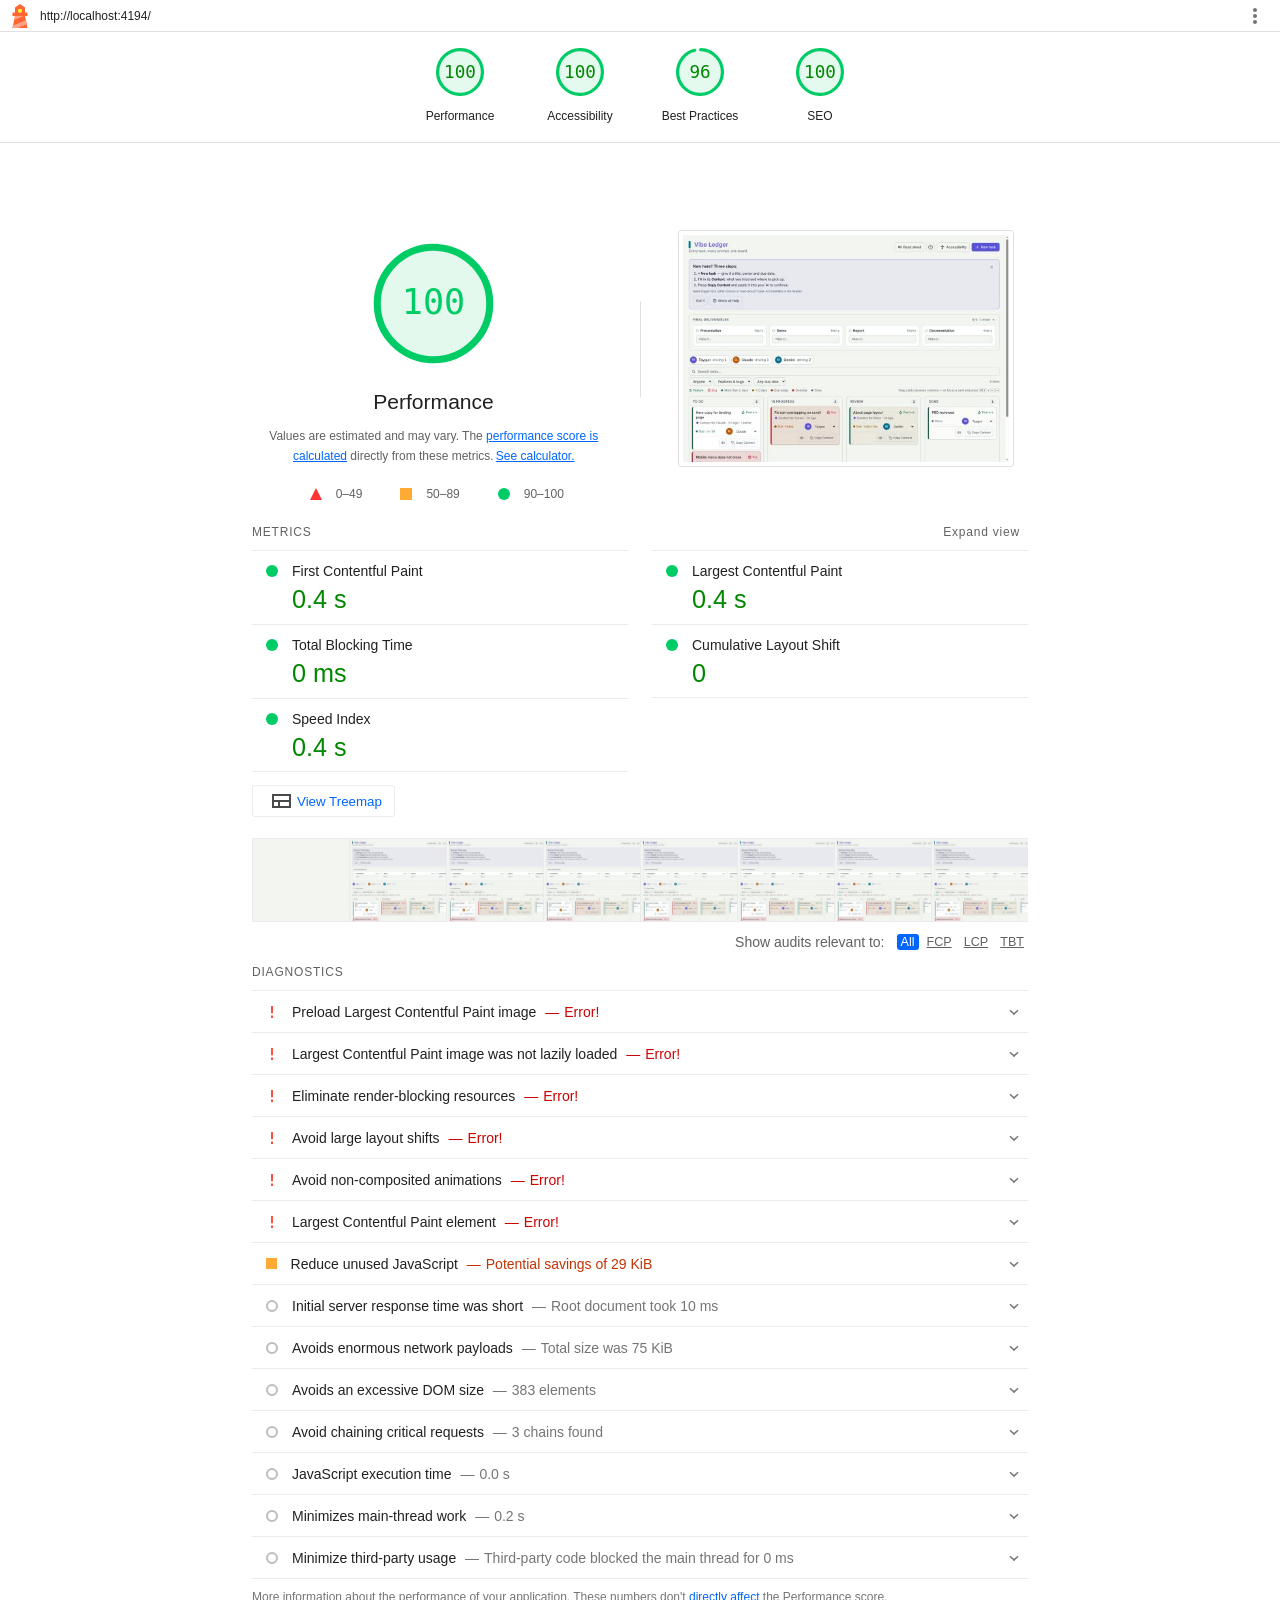
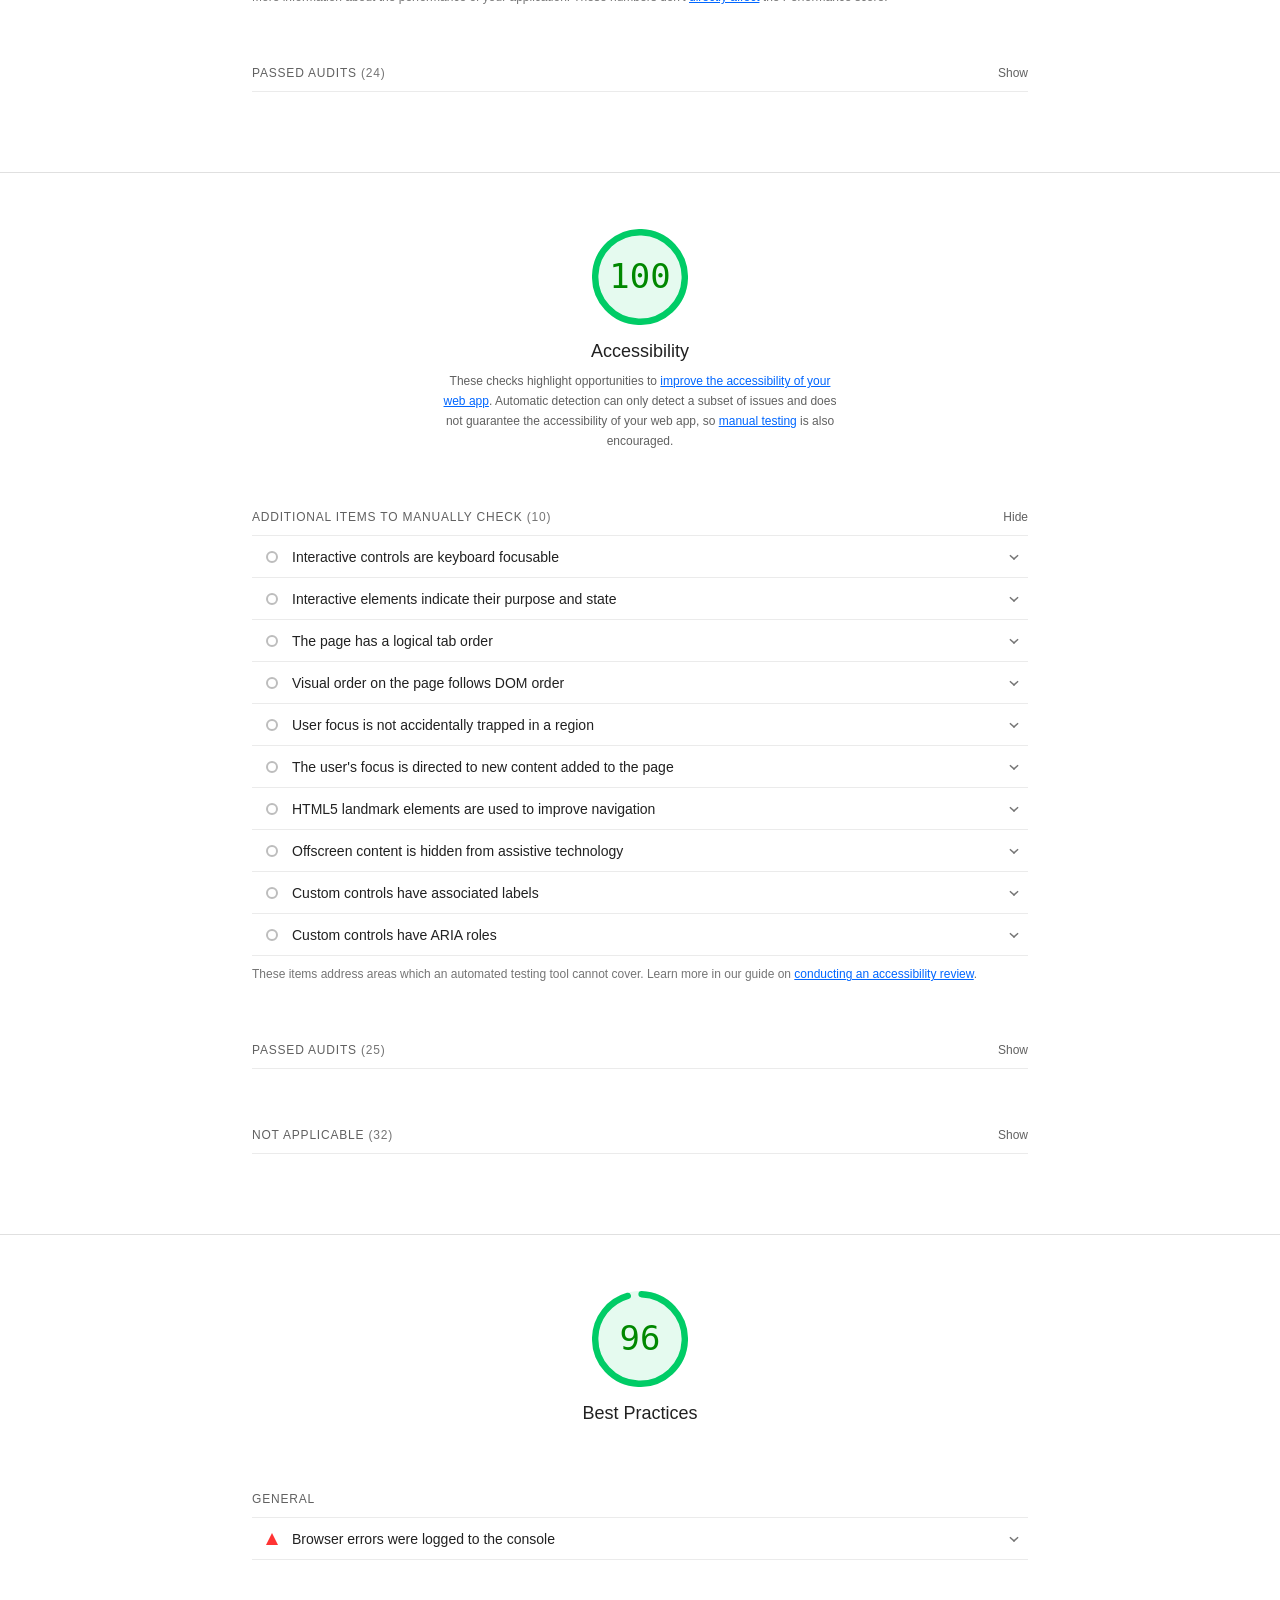
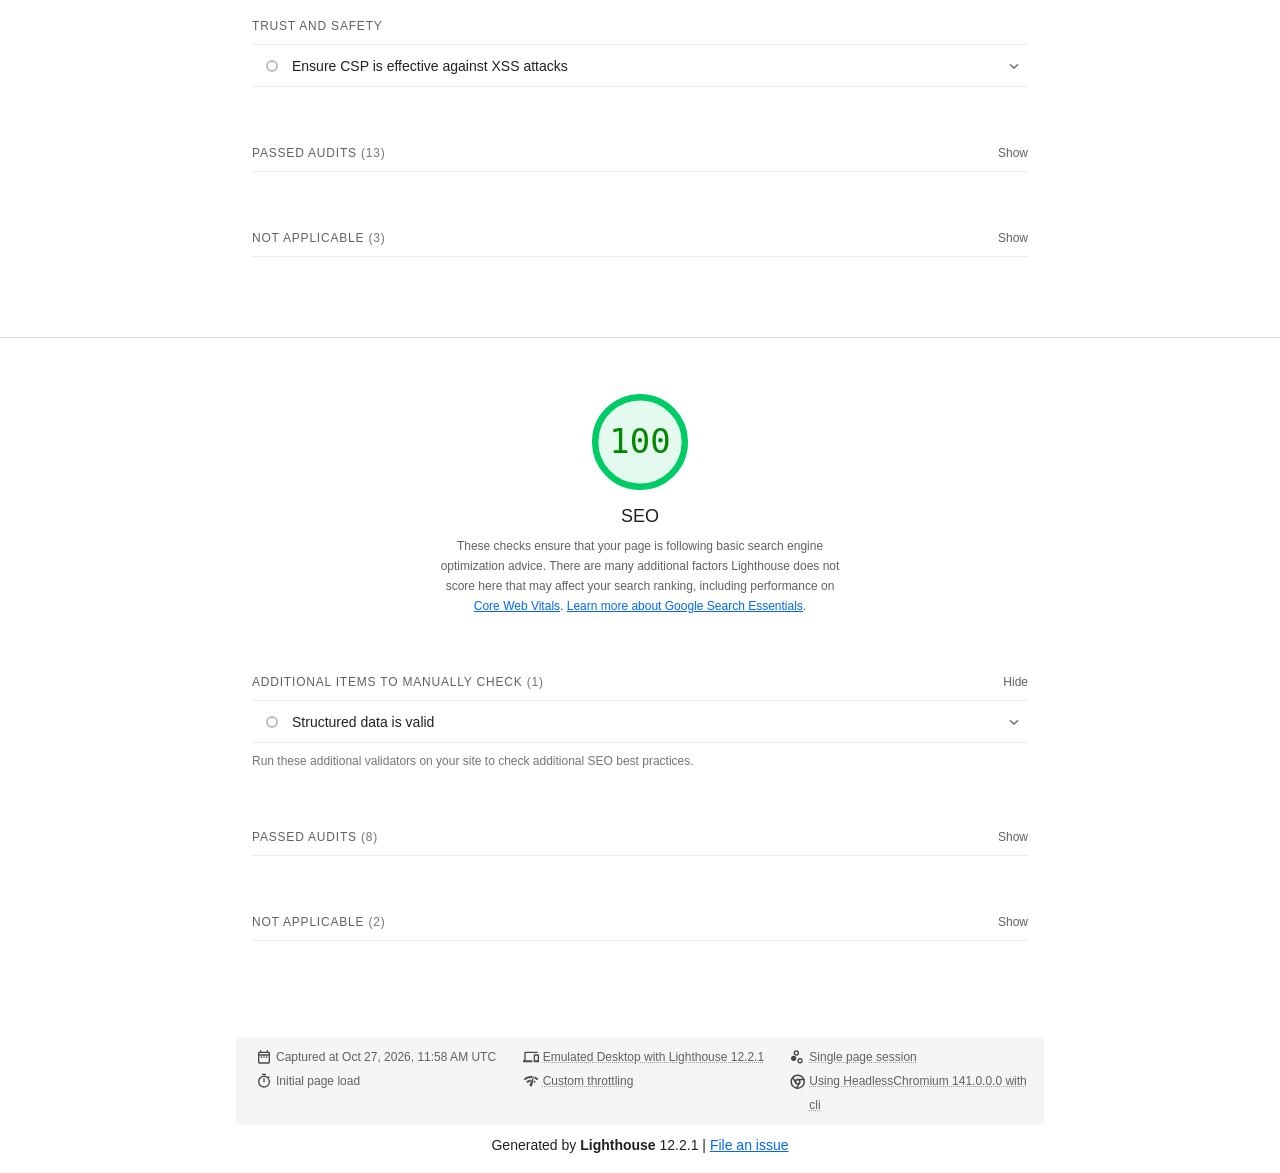
==== docs/evidence/lighthouse-after-desktop.html @ 7d6b4569 "accessibility-mobile" ====
<!--
@license
Copyright 2018 Google LLC
SPDX-License-Identifier: Apache-2.0
-->
<!doctype html>
<html lang="en">
<head>
  <meta charset="utf-8">
  <meta name="viewport" content="width=device-width, initial-scale=1, minimum-scale=1">
  <link rel="icon" href='data:image/svg+xml;utf8,<svg fill="none" xmlns="http://www.w3.org/2000/svg" viewBox="0 0 48 48"><path d="m14 7 10-7 10 7v10h5v7h-5l5 24H9l5-24H9v-7h5V7Z" fill="%23F63"/><path d="M31.561 24H14l-1.689 8.105L31.561 24ZM18.983 48H9l1.022-4.907L35.723 32.27l1.663 7.98L18.983 48Z" fill="%23FFA385"/><path fill="%23FF3" d="M20.5 10h7v7h-7z"/></svg>'>
  <title>Lighthouse Report</title>
  <style>body {margin: 0}</style>
</head>
<body>
  <noscript>Lighthouse report requires JavaScript. Please enable.</noscript>

  <div id="lh-log"></div>

  <script>window.__LIGHTHOUSE_JSON__ = {"lighthouseVersion":"12.2.1","requestedUrl":"http://localhost:4194/","mainDocumentUrl":"http://localhost:4194/","finalDisplayedUrl":"http://localhost:4194/","finalUrl":"http://localhost:4194/","fetchTime":"2026-10-27T11:58:23.371Z","gatherMode":"navigation","runWarnings":[],"userAgent":"Mozilla/5.0 (X11; Linux x86_64) AppleWebKit/537.36 (KHTML, like Gecko) HeadlessChrome/141.0.0.0 Safari/537.36","environment":{"networkUserAgent":"Mozilla/5.0 (Macintosh; Intel Mac OS X 10_15_7) AppleWebKit/537.36 (KHTML, like Gecko) Chrome/119.0.0.0 Safari/537.36","hostUserAgent":"Mozilla/5.0 (X11; Linux x86_64) AppleWebKit/537.36 (KHTML, like Gecko) HeadlessChrome/141.0.0.0 Safari/537.36","benchmarkIndex":2359.5,"credits":{"axe-core":"4.10.2"}},"audits":{"is-on-https":{"id":"is-on-https","title":"Uses HTTPS","description":"All sites should be protected with HTTPS, even ones that don't handle sensitive data. This includes avoiding [mixed content](https://developers.google.com/web/fundamentals/security/prevent-mixed-content/what-is-mixed-content), where some resources are loaded over HTTP despite the initial request being served over HTTPS. HTTPS prevents intruders from tampering with or passively listening in on the communications between your app and your users, and is a prerequisite for HTTP/2 and many new web platform APIs. [Learn more about HTTPS](https://developer.chrome.com/docs/lighthouse/pwa/is-on-https/).","score":1,"scoreDisplayMode":"binary","details":{"type":"table","headings":[],"items":[]}},"redirects-http":{"id":"redirects-http","title":"Redirects HTTP traffic to HTTPS","description":"Make sure that you redirect all HTTP traffic to HTTPS in order to enable secure web features for all your users. [Learn more](https://developer.chrome.com/docs/lighthouse/pwa/redirects-http/).","score":null,"scoreDisplayMode":"notApplicable"},"viewport":{"id":"viewport","title":"Has a `\u003cmeta name=\"viewport\">` tag with `width` or `initial-scale`","description":"A `\u003cmeta name=\"viewport\">` not only optimizes your app for mobile screen sizes, but also prevents [a 300 millisecond delay to user input](https://developer.chrome.com/blog/300ms-tap-delay-gone-away/). [Learn more about using the viewport meta tag](https://developer.chrome.com/docs/lighthouse/pwa/viewport/).","score":1,"scoreDisplayMode":"metricSavings","warnings":[],"metricSavings":{"INP":0},"details":{"type":"debugdata","viewportContent":"width=device-width, initial-scale=1.0, viewport-fit=cover"},"guidanceLevel":3},"first-contentful-paint":{"id":"first-contentful-paint","title":"First Contentful Paint","description":"First Contentful Paint marks the time at which the first text or image is painted. [Learn more about the First Contentful Paint metric](https://developer.chrome.com/docs/lighthouse/performance/first-contentful-paint/).","score":1,"scoreDisplayMode":"numeric","numericValue":394.3997,"numericUnit":"millisecond","displayValue":"0.4 s","scoringOptions":{"p10":934,"median":1600}},"largest-contentful-paint":{"id":"largest-contentful-paint","title":"Largest Contentful Paint","description":"Largest Contentful Paint marks the time at which the largest text or image is painted. [Learn more about the Largest Contentful Paint metric](https://developer.chrome.com/docs/lighthouse/performance/lighthouse-largest-contentful-paint/)","score":1,"scoreDisplayMode":"numeric","numericValue":394.3997,"numericUnit":"millisecond","displayValue":"0.4 s","scoringOptions":{"p10":1200,"median":2400}},"first-meaningful-paint":{"id":"first-meaningful-paint","title":"First Meaningful Paint","description":"First Meaningful Paint measures when the primary content of a page is visible. [Learn more about the First Meaningful Paint metric](https://developer.chrome.com/docs/lighthouse/performance/first-meaningful-paint/).","score":null,"scoreDisplayMode":"notApplicable"},"speed-index":{"id":"speed-index","title":"Speed Index","description":"Speed Index shows how quickly the contents of a page are visibly populated. [Learn more about the Speed Index metric](https://developer.chrome.com/docs/lighthouse/performance/speed-index/).","score":1,"scoreDisplayMode":"numeric","numericValue":437.4322983333542,"numericUnit":"millisecond","displayValue":"0.4 s","scoringOptions":{"p10":1311,"median":2300}},"screenshot-thumbnails":{"id":"screenshot-thumbnails","title":"Screenshot Thumbnails","description":"This is what the load of your site looked like.","score":1,"scoreDisplayMode":"informative","details":{"type":"filmstrip","scale":3000,"items":[{"timing":375,"timestamp":1423140604,"data":"[data-uri]"},{"timing":750,"timestamp":1423515604,"data":"[data-uri]"},{"timing":1125,"timestamp":1423890604,"data":"[data-uri]"},{"timing":1500,"timestamp":1424265604,"data":"[data-uri]"},{"timing":1875,"timestamp":1424640604,"data":"[data-uri]"},{"timing":2250,"timestamp":1425015604,"data":"[data-uri]"},{"timing":2625,"timestamp":1425390604,"data":"[data-uri]"},{"timing":3000,"timestamp":1425765604,"data":"[data-uri]"}]}},"final-screenshot":{"id":"final-screenshot","title":"Final Screenshot","description":"The last screenshot captured of the pageload.","score":1,"scoreDisplayMode":"informative","details":{"type":"screenshot","timing":1068,"timestamp":1423833289,"data":"[data-uri]"}},"total-blocking-time":{"id":"total-blocking-time","title":"Total Blocking Time","description":"Sum of all time periods between FCP and Time to Interactive, when task length exceeded 50ms, expressed in milliseconds. [Learn more about the Total Blocking Time metric](https://developer.chrome.com/docs/lighthouse/performance/lighthouse-total-blocking-time/).","score":1,"scoreDisplayMode":"numeric","numericValue":0,"numericUnit":"millisecond","displayValue":"0 ms","scoringOptions":{"p10":150,"median":350}},"max-potential-fid":{"id":"max-potential-fid","title":"Max Potential First Input Delay","description":"The maximum potential First Input Delay that your users could experience is the duration of the longest task. [Learn more about the Maximum Potential First Input Delay metric](https://developer.chrome.com/docs/lighthouse/performance/lighthouse-max-potential-fid/).","score":1,"scoreDisplayMode":"numeric","numericValue":26,"numericUnit":"millisecond","displayValue":"30 ms"},"cumulative-layout-shift":{"id":"cumulative-layout-shift","title":"Cumulative Layout Shift","description":"Cumulative Layout Shift measures the movement of visible elements within the viewport. [Learn more about the Cumulative Layout Shift metric](https://web.dev/articles/cls).","score":1,"scoreDisplayMode":"numeric","numericValue":0,"numericUnit":"unitless","displayValue":"0","scoringOptions":{"p10":0.1,"median":0.25},"details":{"type":"debugdata","items":[{"cumulativeLayoutShiftMainFrame":0,"newEngineResult":{"cumulativeLayoutShift":0,"cumulativeLayoutShiftMainFrame":0},"newEngineResultDiffered":false}]}},"errors-in-console":{"id":"errors-in-console","title":"Browser errors were logged to the console","description":"Errors logged to the console indicate unresolved problems. They can come from network request failures and other browser concerns. [Learn more about this errors in console diagnostic audit](https://developer.chrome.com/docs/lighthouse/best-practices/errors-in-console/)","score":0,"scoreDisplayMode":"binary","details":{"type":"table","headings":[{"key":"sourceLocation","valueType":"source-location","label":"Source"},{"key":"description","valueType":"code","label":"Description"}],"items":[{"source":"network","description":"Failed to load resource: net::ERR_TUNNEL_CONNECTION_FAILED","sourceLocation":{"type":"source-location","url":"https://fonts.googleapis.com/css2?family=Atkinson+Hyperlegible:wght@400;700&family=Inter:wght@400;500;600&family=JetBrains+Mono:wght@400;500&family=Space+Grotesk:wght@500;600;700&display=swap","urlProvider":"network","line":0,"column":0}}]}},"server-response-time":{"id":"server-response-time","title":"Initial server response time was short","description":"Keep the server response time for the main document short because all other requests depend on it. [Learn more about the Time to First Byte metric](https://developer.chrome.com/docs/lighthouse/performance/time-to-first-byte/).","score":1,"scoreDisplayMode":"informative","numericValue":7.045,"numericUnit":"millisecond","displayValue":"Root document took 10 ms","metricSavings":{"FCP":0,"LCP":0},"details":{"type":"opportunity","headings":[{"key":"url","valueType":"url","label":"URL"},{"key":"responseTime","valueType":"timespanMs","label":"Time Spent"}],"items":[{"url":"http://localhost:4194/","responseTime":7.045}],"overallSavingsMs":0},"guidanceLevel":1},"interactive":{"id":"interactive","title":"Time to Interactive","description":"Time to Interactive is the amount of time it takes for the page to become fully interactive. [Learn more about the Time to Interactive metric](https://developer.chrome.com/docs/lighthouse/performance/interactive/).","score":1,"scoreDisplayMode":"numeric","numericValue":394.3997,"numericUnit":"millisecond","displayValue":"0.4 s"},"user-timings":{"id":"user-timings","title":"User Timing marks and measures","description":"Consider instrumenting your app with the User Timing API to measure your app's real-world performance during key user experiences. [Learn more about User Timing marks](https://developer.chrome.com/docs/lighthouse/performance/user-timings/).","score":null,"scoreDisplayMode":"notApplicable","details":{"type":"table","headings":[],"items":[]},"guidanceLevel":2},"critical-request-chains":{"id":"critical-request-chains","title":"Avoid chaining critical requests","description":"The Critical Request Chains below show you what resources are loaded with a high priority. Consider reducing the length of chains, reducing the download size of resources, or deferring the download of unnecessary resources to improve page load. [Learn how to avoid chaining critical requests](https://developer.chrome.com/docs/lighthouse/performance/critical-request-chains/).","score":1,"scoreDisplayMode":"informative","displayValue":"3 chains found","details":{"type":"criticalrequestchain","chains":{"D8F42834C8E73315641ECCD5BA2F5881":{"request":{"url":"http://localhost:4194/","startTime":1422.775599,"endTime":1422.789361,"responseReceivedTime":1422.7858140000003,"transferSize":1266},"children":{"3549.2":{"request":{"url":"https://fonts.googleapis.com/css2?family=Atkinson+Hyperlegible:wght@400;700&family=Inter:wght@400;500;600&family=JetBrains+Mono:wght@400;500&family=Space+Grotesk:wght@500;600;700&display=swap","startTime":1422.805499,"endTime":1423.059901,"responseReceivedTime":1422.805499,"transferSize":0}},"3549.4":{"request":{"url":"http://localhost:4194/assets/index-B561Xzng.css","startTime":1422.808896,"endTime":1422.831151,"responseReceivedTime":1422.824651,"transferSize":6752}},"3549.3":{"request":{"url":"http://localhost:4194/assets/index-D48cxycb.js","startTime":1422.808444,"endTime":1422.854936,"responseReceivedTime":1422.827088,"transferSize":65701}}}}},"longestChain":{"duration":284.30199999990873,"length":2,"transferSize":0}},"guidanceLevel":1},"redirects":{"id":"redirects","title":"Avoid multiple page redirects","description":"Redirects introduce additional delays before the page can be loaded. [Learn how to avoid page redirects](https://developer.chrome.com/docs/lighthouse/performance/redirects/).","score":1,"scoreDisplayMode":"metricSavings","numericValue":0,"numericUnit":"millisecond","displayValue":"","metricSavings":{"LCP":0,"FCP":0},"details":{"type":"opportunity","headings":[],"items":[],"overallSavingsMs":0},"guidanceLevel":2},"image-aspect-ratio":{"id":"image-aspect-ratio","title":"Displays images with correct aspect ratio","description":"Image display dimensions should match natural aspect ratio. [Learn more about image aspect ratio](https://developer.chrome.com/docs/lighthouse/best-practices/image-aspect-ratio/).","score":1,"scoreDisplayMode":"binary","details":{"type":"table","headings":[],"items":[]}},"image-size-responsive":{"id":"image-size-responsive","title":"Serves images with appropriate resolution","description":"Image natural dimensions should be proportional to the display size and the pixel ratio to maximize image clarity. [Learn how to provide responsive images](https://web.dev/articles/serve-responsive-images).","score":1,"scoreDisplayMode":"binary","details":{"type":"table","headings":[],"items":[]}},"deprecations":{"id":"deprecations","title":"Avoids deprecated APIs","description":"Deprecated APIs will eventually be removed from the browser. [Learn more about deprecated APIs](https://developer.chrome.com/docs/lighthouse/best-practices/deprecations/).","score":1,"scoreDisplayMode":"binary","details":{"type":"table","headings":[],"items":[]}},"third-party-cookies":{"id":"third-party-cookies","title":"Avoids third-party cookies","description":"Chrome is moving towards a new experience that allows users to choose to browse without third-party cookies. [Learn more about third-party cookies](https://developers.google.com/privacy-sandbox/cookies).","score":1,"scoreDisplayMode":"binary","details":{"type":"table","headings":[],"items":[]}},"mainthread-work-breakdown":{"id":"mainthread-work-breakdown","title":"Minimizes main-thread work","description":"Consider reducing the time spent parsing, compiling and executing JS. You may find delivering smaller JS payloads helps with this. [Learn how to minimize main-thread work](https://developer.chrome.com/docs/lighthouse/performance/mainthread-work-breakdown/)","score":1,"scoreDisplayMode":"informative","numericValue":163.331,"numericUnit":"millisecond","displayValue":"0.2 s","metricSavings":{"TBT":0},"details":{"type":"table","headings":[{"key":"groupLabel","valueType":"text","label":"Category"},{"key":"duration","valueType":"ms","granularity":1,"label":"Time Spent"}],"items":[{"group":"other","groupLabel":"Other","duration":64.30300000000005},{"group":"styleLayout","groupLabel":"Style & Layout","duration":51.456},{"group":"scriptEvaluation","groupLabel":"Script Evaluation","duration":40.333999999999946},{"group":"paintCompositeRender","groupLabel":"Rendering","duration":4.231999999999999},{"group":"parseHTML","groupLabel":"Parse HTML & CSS","duration":2.216},{"group":"scriptParseCompile","groupLabel":"Script Parsing & Compilation","duration":0.79}],"sortedBy":["duration"]},"guidanceLevel":1},"bootup-time":{"id":"bootup-time","title":"JavaScript execution time","description":"Consider reducing the time spent parsing, compiling, and executing JS. You may find delivering smaller JS payloads helps with this. [Learn how to reduce Javascript execution time](https://developer.chrome.com/docs/lighthouse/performance/bootup-time/).","score":1,"scoreDisplayMode":"informative","numericValue":8.814000000000002,"numericUnit":"millisecond","displayValue":"0.0 s","metricSavings":{"TBT":0},"details":{"type":"table","headings":[{"key":"url","valueType":"url","label":"URL"},{"key":"total","granularity":1,"valueType":"ms","label":"Total CPU Time"},{"key":"scripting","granularity":1,"valueType":"ms","label":"Script Evaluation"},{"key":"scriptParseCompile","granularity":1,"valueType":"ms","label":"Script Parse"}],"items":[{"url":"http://localhost:4194/","total":71.64,"scripting":7.2280000000000015,"scriptParseCompile":0.348},{"url":"Unattributable","total":52.156000000000034,"scripting":1.238,"scriptParseCompile":0}],"summary":{"wastedMs":8.814000000000002},"sortedBy":["total"]},"guidanceLevel":1},"uses-rel-preconnect":{"id":"uses-rel-preconnect","title":"Preconnect to required origins","description":"Consider adding `preconnect` or `dns-prefetch` resource hints to establish early connections to important third-party origins. [Learn how to preconnect to required origins](https://developer.chrome.com/docs/lighthouse/performance/uses-rel-preconnect/).","score":1,"scoreDisplayMode":"metricSavings","warnings":["A `\u003clink rel=preconnect>` was found for \"https://fonts.gstatic.com\" but was not used by the browser. Only use `preconnect` for important origins that the page will certainly request."],"metricSavings":{"LCP":0,"FCP":0},"guidanceLevel":3},"font-display":{"id":"font-display","title":"All text remains visible during webfont loads","description":"Leverage the `font-display` CSS feature to ensure text is user-visible while webfonts are loading. [Learn more about `font-display`](https://developer.chrome.com/docs/lighthouse/performance/font-display/).","score":1,"scoreDisplayMode":"metricSavings","warnings":[],"details":{"type":"table","headings":[],"items":[]},"guidanceLevel":3},"diagnostics":{"id":"diagnostics","title":"Diagnostics","description":"Collection of useful page vitals.","score":1,"scoreDisplayMode":"informative","details":{"type":"debugdata","items":[{"numRequests":7,"numScripts":1,"numStylesheets":2,"numFonts":0,"numTasks":324,"numTasksOver10ms":4,"numTasksOver25ms":2,"numTasksOver50ms":0,"numTasksOver100ms":0,"numTasksOver500ms":0,"rtt":0.44430000000000003,"throughput":14411636.913136017,"maxRtt":0.44430000000000003,"maxServerLatency":4.399699999999999,"totalByteWeight":76288,"totalTaskTime":163.3309999999998,"mainDocumentTransferSize":1266}]}},"network-requests":{"id":"network-requests","title":"Network Requests","description":"Lists the network requests that were made during page load.","score":1,"scoreDisplayMode":"informative","details":{"type":"table","headings":[{"key":"url","valueType":"url","label":"URL"},{"key":"protocol","valueType":"text","label":"Protocol"},{"key":"networkRequestTime","valueType":"ms","granularity":1,"label":"Network Request Time"},{"key":"networkEndTime","valueType":"ms","granularity":1,"label":"Network End Time"},{"key":"transferSize","valueType":"bytes","displayUnit":"kb","granularity":1,"label":"Transfer Size"},{"key":"resourceSize","valueType":"bytes","displayUnit":"kb","granularity":1,"label":"Resource Size"},{"key":"statusCode","valueType":"text","label":"Status Code"},{"key":"mimeType","valueType":"text","label":"MIME Type"},{"key":"resourceType","valueType":"text","label":"Resource Type"}],"items":[{"url":"http://localhost:4194/","sessionTargetType":"page","protocol":"http/1.1","rendererStartTime":0,"networkRequestTime":6.260000000242144,"networkEndTime":20.02200000011362,"finished":true,"transferSize":1266,"resourceSize":2086,"statusCode":200,"mimeType":"text/html","resourceType":"Document","priority":"VeryHigh","experimentalFromMainFrame":true,"entity":"localhost"},{"url":"https://fonts.googleapis.com/css2?family=Atkinson+Hyperlegible:wght@400;700&family=Inter:wght@400;500;600&family=JetBrains+Mono:wght@400;500&family=Space+Grotesk:wght@500;600;700&display=swap","sessionTargetType":"page","protocol":"","rendererStartTime":36.16000000014901,"networkRequestTime":36.16000000014901,"networkEndTime":290.5620000001509,"finished":true,"transferSize":0,"resourceSize":0,"statusCode":-1,"mimeType":"","resourceType":"Stylesheet","priority":"VeryHigh","experimentalFromMainFrame":true,"entity":"Google Fonts"},{"url":"http://localhost:4194/assets/index-D48cxycb.js","sessionTargetType":"page","protocol":"http/1.1","rendererStartTime":36.92100000008941,"networkRequestTime":39.10499999998137,"networkEndTime":85.59700000006706,"finished":true,"transferSize":65701,"resourceSize":207071,"statusCode":200,"mimeType":"text/javascript","resourceType":"Script","priority":"High","experimentalFromMainFrame":true,"entity":"localhost"},{"url":"http://localhost:4194/assets/index-B561Xzng.css","sessionTargetType":"page","protocol":"http/1.1","rendererStartTime":37.67100000008941,"networkRequestTime":39.5570000000298,"networkEndTime":61.812000000150874,"finished":true,"transferSize":6752,"resourceSize":30639,"statusCode":200,"mimeType":"text/css","resourceType":"Stylesheet","priority":"VeryHigh","experimentalFromMainFrame":true,"entity":"localhost"},{"url":"http://localhost:4194/manifest.webmanifest","sessionTargetType":"page","protocol":"http/1.1","rendererStartTime":382.98500000010245,"networkRequestTime":384.285000000149,"networkEndTime":390.62200000020675,"finished":true,"transferSize":792,"resourceSize":513,"statusCode":200,"mimeType":"application/manifest+json","resourceType":"Manifest","priority":"Medium","experimentalFromMainFrame":true,"entity":"localhost"},{"url":"http://localhost:4194/favicon.svg","sessionTargetType":"page","protocol":"http/1.1","rendererStartTime":394.1050000002142,"networkRequestTime":394.5910000000149,"networkEndTime":400.56700000027195,"finished":true,"transferSize":509,"resourceSize":242,"statusCode":200,"mimeType":"image/svg+xml","resourceType":"Other","priority":"High","experimentalFromMainFrame":true,"entity":"localhost"},{"url":"http://localhost:4194/icon-192.png","sessionTargetType":"page","protocol":"http/1.1","rendererStartTime":400.530999999959,"networkRequestTime":401.4440000001341,"networkEndTime":408.5360000000801,"finished":true,"transferSize":1268,"resourceSize":1003,"statusCode":200,"mimeType":"image/png","resourceType":"Other","priority":"High","experimentalFromMainFrame":true,"entity":"localhost"}],"debugData":{"type":"debugdata","networkStartTimeTs":1422769339}}},"network-rtt":{"id":"network-rtt","title":"Network Round Trip Times","description":"Network round trip times (RTT) have a large impact on performance. If the RTT to an origin is high, it's an indication that servers closer to the user could improve performance. [Learn more about the Round Trip Time](https://hpbn.co/primer-on-latency-and-bandwidth/).","score":1,"scoreDisplayMode":"informative","numericValue":0.44430000000000003,"numericUnit":"millisecond","displayValue":"0 ms","details":{"type":"table","headings":[{"key":"origin","valueType":"text","label":"URL"},{"key":"rtt","valueType":"ms","granularity":1,"label":"Time Spent"}],"items":[{"origin":"http://localhost:4194","rtt":0.44430000000000003}],"sortedBy":["rtt"]}},"network-server-latency":{"id":"network-server-latency","title":"Server Backend Latencies","description":"Server latencies can impact web performance. If the server latency of an origin is high, it's an indication the server is overloaded or has poor backend performance. [Learn more about server response time](https://hpbn.co/primer-on-web-performance/#analyzing-the-resource-waterfall).","score":1,"scoreDisplayMode":"informative","numericValue":4.399699999999999,"numericUnit":"millisecond","displayValue":"0 ms","details":{"type":"table","headings":[{"key":"origin","valueType":"text","label":"URL"},{"key":"serverResponseTime","valueType":"ms","granularity":1,"label":"Time Spent"}],"items":[{"origin":"http://localhost:4194","serverResponseTime":4.399699999999999}],"sortedBy":["serverResponseTime"]}},"main-thread-tasks":{"id":"main-thread-tasks","title":"Tasks","description":"Lists the toplevel main thread tasks that executed during page load.","score":1,"scoreDisplayMode":"informative","details":{"type":"table","headings":[{"key":"startTime","valueType":"ms","granularity":1,"label":"Start Time"},{"key":"duration","valueType":"ms","granularity":1,"label":"End Time"}],"items":[{"duration":22.157,"startTime":28.864},{"duration":5.218,"startTime":303.933},{"duration":26.289,"startTime":309.19},{"duration":46.341,"startTime":336.352},{"duration":10.476,"startTime":387.25},{"duration":6.843,"startTime":458.226}]}},"metrics":{"id":"metrics","title":"Metrics","description":"Collects all available metrics.","score":1,"scoreDisplayMode":"informative","numericValue":394,"numericUnit":"millisecond","details":{"type":"debugdata","items":[{"firstContentfulPaint":394,"largestContentfulPaint":394,"interactive":394,"speedIndex":437,"totalBlockingTime":0,"maxPotentialFID":26,"cumulativeLayoutShift":0,"cumulativeLayoutShiftMainFrame":0,"timeToFirstByte":124,"observedTimeOrigin":0,"observedTimeOriginTs":1422765604,"observedNavigationStart":0,"observedNavigationStartTs":1422765604,"observedFirstPaint":330,"observedFirstPaintTs":1423095997,"observedFirstContentfulPaint":456,"observedFirstContentfulPaintTs":1423221525,"observedFirstContentfulPaintAllFrames":456,"observedFirstContentfulPaintAllFramesTs":1423221525,"observedLargestContentfulPaint":456,"observedLargestContentfulPaintTs":1423221525,"observedLargestContentfulPaintAllFrames":456,"observedLargestContentfulPaintAllFramesTs":1423221525,"observedTraceEnd":2785,"observedTraceEndTs":1425550301,"observedLoad":309,"observedLoadTs":1423074479,"observedDomContentLoaded":309,"observedDomContentLoadedTs":1423074381,"observedCumulativeLayoutShift":0,"observedCumulativeLayoutShiftMainFrame":0,"observedFirstVisualChange":329,"observedFirstVisualChangeTs":1423094604,"observedLastVisualChange":456,"observedLastVisualChangeTs":1423221604,"observedSpeedIndex":424,"observedSpeedIndexTs":1423189116},{"lcpInvalidated":false}]}},"resource-summary":{"id":"resource-summary","title":"Resources Summary","description":"Aggregates all network requests and groups them by type","score":1,"scoreDisplayMode":"informative","details":{"type":"table","headings":[{"key":"label","valueType":"text","label":"Resource Type"},{"key":"requestCount","valueType":"numeric","label":"Requests"},{"key":"transferSize","valueType":"bytes","label":"Transfer Size"}],"items":[{"resourceType":"total","label":"Total","requestCount":7,"transferSize":76288},{"resourceType":"script","label":"Script","requestCount":1,"transferSize":65701},{"resourceType":"stylesheet","label":"Stylesheet","requestCount":2,"transferSize":6752},{"resourceType":"other","label":"Other","requestCount":3,"transferSize":2569},{"resourceType":"document","label":"Document","requestCount":1,"transferSize":1266},{"resourceType":"image","label":"Image","requestCount":0,"transferSize":0},{"resourceType":"media","label":"Media","requestCount":0,"transferSize":0},{"resourceType":"font","label":"Font","requestCount":0,"transferSize":0},{"resourceType":"third-party","label":"Third-party","requestCount":1,"transferSize":0}]}},"third-party-summary":{"id":"third-party-summary","title":"Minimize third-party usage","description":"Third-party code can significantly impact load performance. Limit the number of redundant third-party providers and try to load third-party code after your page has primarily finished loading. [Learn how to minimize third-party impact](https://developers.google.com/web/fundamentals/performance/optimizing-content-efficiency/loading-third-party-javascript/).","score":1,"scoreDisplayMode":"informative","displayValue":"Third-party code blocked the main thread for 0 ms","metricSavings":{"TBT":0},"details":{"type":"table","headings":[{"key":"entity","valueType":"text","label":"Third-Party","subItemsHeading":{"key":"url","valueType":"url"}},{"key":"transferSize","granularity":1,"valueType":"bytes","label":"Transfer Size","subItemsHeading":{"key":"transferSize"}},{"key":"blockingTime","granularity":1,"valueType":"ms","label":"Main-Thread Blocking Time","subItemsHeading":{"key":"blockingTime"}}],"items":[{"mainThreadTime":1.014,"blockingTime":0,"transferSize":0,"tbtImpact":0,"entity":"Google Fonts","subItems":{"type":"subitems","items":[{"url":"https://fonts.googleapis.com/css2?family=Atkinson+Hyperlegible:wght@400;700&family=Inter:wght@400;500;600&family=JetBrains+Mono:wght@400;500&family=Space+Grotesk:wght@500;600;700&display=swap","mainThreadTime":1.014,"blockingTime":0,"transferSize":0,"tbtImpact":0}]}}],"isEntityGrouped":true},"guidanceLevel":1},"third-party-facades":{"id":"third-party-facades","title":"Lazy load third-party resources with facades","description":"Some third-party embeds can be lazy loaded. Consider replacing them with a facade until they are required. [Learn how to defer third-parties with a facade](https://developer.chrome.com/docs/lighthouse/performance/third-party-facades/).","score":null,"scoreDisplayMode":"notApplicable","metricSavings":{"TBT":0},"guidanceLevel":3},"largest-contentful-paint-element":{"id":"largest-contentful-paint-element","title":"Largest Contentful Paint element","description":"This is the largest contentful element painted within the viewport. [Learn more about the Largest Contentful Paint element](https://developer.chrome.com/docs/lighthouse/performance/lighthouse-largest-contentful-paint/)","score":null,"scoreDisplayMode":"error","errorMessage":"Required TraceElements gatherer encountered an error: Dependency \"RootCauses\" failed with exception: Cannot read properties of undefined (reading 'frame_sequence')","errorStack":"Error: Dependency \"RootCauses\" failed with exception: Cannot read properties of undefined (reading 'frame_sequence')\n    at createDependencyError (file:///tmp/claude-0/-home-claude/643c6609-dd71-521d-8c89-28c8e4c2774b/scratchpad/audit/node_modules/lighthouse/core/gather/runner-helpers.js:36:15)\n    at file:///tmp/claude-0/-home-claude/643c6609-dd71-521d-8c89-28c8e4c2774b/scratchpad/audit/node_modules/lighthouse/core/gather/runner-helpers.js:152:38\n    at async file:///tmp/claude-0/-home-claude/643c6609-dd71-521d-8c89-28c8e4c2774b/scratchpad/audit/node_modules/lighthouse/core/gather/runner-helpers.js:154:31\n    at async Promise.all (index 1)\n    at async collectArtifactDependencies (file:///tmp/claude-0/-home-claude/643c6609-dd71-521d-8c89-28c8e4c2774b/scratchpad/audit/node_modules/lighthouse/core/gather/runner-helpers.js:158:29)\n    at async file:///tmp/claude-0/-home-claude/643c6609-dd71-521d-8c89-28c8e4c2774b/scratchpad/audit/node_modules/lighthouse/core/gather/runner-helpers.js:95:11\n    at async collectPhaseArtifacts (file:///tmp/claude-0/-home-claude/643c6609-dd71-521d-8c89-28c8e4c2774b/scratchpad/audit/node_modules/lighthouse/core/gather/runner-helpers.js:123:5)\n    at async _computeNavigationResult (file:///tmp/claude-0/-home-claude/643c6609-dd71-521d-8c89-28c8e4c2774b/scratchpad/audit/node_modules/lighthouse/core/gather/navigation-runner.js:176:5)\n    at async gatherFn (file:///tmp/claude-0/-home-claude/643c6609-dd71-521d-8c89-28c8e4c2774b/scratchpad/audit/node_modules/lighthouse/core/gather/navigation-runner.js:300:23)\n    at async Runner.gather (file:///tmp/claude-0/-home-claude/643c6609-dd71-521d-8c89-28c8e4c2774b/scratchpad/audit/node_modules/lighthouse/core/runner.js:210:25)","guidanceLevel":1},"lcp-lazy-loaded":{"id":"lcp-lazy-loaded","title":"Largest Contentful Paint image was not lazily loaded","description":"Above-the-fold images that are lazily loaded render later in the page lifecycle, which can delay the largest contentful paint. [Learn more about optimal lazy loading](https://web.dev/articles/lcp-lazy-loading).","score":null,"scoreDisplayMode":"error","errorMessage":"Required TraceElements gatherer encountered an error: Dependency \"RootCauses\" failed with exception: Cannot read properties of undefined (reading 'frame_sequence')","errorStack":"Error: Dependency \"RootCauses\" failed with exception: Cannot read properties of undefined (reading 'frame_sequence')\n    at createDependencyError (file:///tmp/claude-0/-home-claude/643c6609-dd71-521d-8c89-28c8e4c2774b/scratchpad/audit/node_modules/lighthouse/core/gather/runner-helpers.js:36:15)\n    at file:///tmp/claude-0/-home-claude/643c6609-dd71-521d-8c89-28c8e4c2774b/scratchpad/audit/node_modules/lighthouse/core/gather/runner-helpers.js:152:38\n    at async file:///tmp/claude-0/-home-claude/643c6609-dd71-521d-8c89-28c8e4c2774b/scratchpad/audit/node_modules/lighthouse/core/gather/runner-helpers.js:154:31\n    at async Promise.all (index 1)\n    at async collectArtifactDependencies (file:///tmp/claude-0/-home-claude/643c6609-dd71-521d-8c89-28c8e4c2774b/scratchpad/audit/node_modules/lighthouse/core/gather/runner-helpers.js:158:29)\n    at async file:///tmp/claude-0/-home-claude/643c6609-dd71-521d-8c89-28c8e4c2774b/scratchpad/audit/node_modules/lighthouse/core/gather/runner-helpers.js:95:11\n    at async collectPhaseArtifacts (file:///tmp/claude-0/-home-claude/643c6609-dd71-521d-8c89-28c8e4c2774b/scratchpad/audit/node_modules/lighthouse/core/gather/runner-helpers.js:123:5)\n    at async _computeNavigationResult (file:///tmp/claude-0/-home-claude/643c6609-dd71-521d-8c89-28c8e4c2774b/scratchpad/audit/node_modules/lighthouse/core/gather/navigation-runner.js:176:5)\n    at async gatherFn (file:///tmp/claude-0/-home-claude/643c6609-dd71-521d-8c89-28c8e4c2774b/scratchpad/audit/node_modules/lighthouse/core/gather/navigation-runner.js:300:23)\n    at async Runner.gather (file:///tmp/claude-0/-home-claude/643c6609-dd71-521d-8c89-28c8e4c2774b/scratchpad/audit/node_modules/lighthouse/core/runner.js:210:25)","guidanceLevel":3},"layout-shifts":{"id":"layout-shifts","title":"Avoid large layout shifts","description":"These are the largest layout shifts observed on the page. Each table item represents a single layout shift, and shows the element that shifted the most. Below each item are possible root causes that led to the layout shift. Some of these layout shifts may not be included in the CLS metric value due to [windowing](https://web.dev/articles/cls#what_is_cls). [Learn how to improve CLS](https://web.dev/articles/optimize-cls)","score":null,"scoreDisplayMode":"error","errorMessage":"Required RootCauses gatherer encountered an error: Cannot read properties of undefined (reading 'frame_sequence')","errorStack":"TypeError: Cannot read properties of undefined (reading 'frame_sequence')\n    at file:///tmp/claude-0/-home-claude/643c6609-dd71-521d-8c89-28c8e4c2774b/scratchpad/audit/node_modules/@paulirish/trace_engine/models/trace/handlers/ScreenshotsHandler.js:29:85\n    at Array.map (\u003canonymous>)\n    at Module.finalize (file:///tmp/claude-0/-home-claude/643c6609-dd71-521d-8c89-28c8e4c2774b/scratchpad/audit/node_modules/@paulirish/trace_engine/models/trace/handlers/ScreenshotsHandler.js:28:67)\n    at #computeTraceParsedData (file:///tmp/claude-0/-home-claude/643c6609-dd71-521d-8c89-28c8e4c2774b/scratchpad/audit/node_modules/@paulirish/trace_engine/models/trace/Processor.js:167:31)\n    at async TraceProcessor.parse (file:///tmp/claude-0/-home-claude/643c6609-dd71-521d-8c89-28c8e4c2774b/scratchpad/audit/node_modules/@paulirish/trace_engine/models/trace/Processor.js:113:13)\n    at async TraceEngineResult.runTraceEngine (file:///tmp/claude-0/-home-claude/643c6609-dd71-521d-8c89-28c8e4c2774b/scratchpad/audit/node_modules/lighthouse/core/computed/trace-engine-result.js:33:5)\n    at async TraceEngineResult.compute_ (file:///tmp/claude-0/-home-claude/643c6609-dd71-521d-8c89-28c8e4c2774b/scratchpad/audit/node_modules/lighthouse/core/computed/trace-engine-result.js:72:20)","guidanceLevel":2},"long-tasks":{"id":"long-tasks","title":"Avoid long main-thread tasks","description":"Lists the longest tasks on the main thread, useful for identifying worst contributors to input delay. [Learn how to avoid long main-thread tasks](https://web.dev/articles/optimize-long-tasks)","score":null,"scoreDisplayMode":"notApplicable","metricSavings":{"TBT":0},"details":{"type":"table","headings":[],"items":[],"debugData":{"type":"debugdata","urls":[],"tasks":[]}},"guidanceLevel":1},"non-composited-animations":{"id":"non-composited-animations","title":"Avoid non-composited animations","description":"Animations which are not composited can be janky and increase CLS. [Learn how to avoid non-composited animations](https://developer.chrome.com/docs/lighthouse/performance/non-composited-animations/)","score":null,"scoreDisplayMode":"error","errorMessage":"Required TraceElements gatherer encountered an error: Dependency \"RootCauses\" failed with exception: Cannot read properties of undefined (reading 'frame_sequence')","errorStack":"Error: Dependency \"RootCauses\" failed with exception: Cannot read properties of undefined (reading 'frame_sequence')\n    at createDependencyError (file:///tmp/claude-0/-home-claude/643c6609-dd71-521d-8c89-28c8e4c2774b/scratchpad/audit/node_modules/lighthouse/core/gather/runner-helpers.js:36:15)\n    at file:///tmp/claude-0/-home-claude/643c6609-dd71-521d-8c89-28c8e4c2774b/scratchpad/audit/node_modules/lighthouse/core/gather/runner-helpers.js:152:38\n    at async file:///tmp/claude-0/-home-claude/643c6609-dd71-521d-8c89-28c8e4c2774b/scratchpad/audit/node_modules/lighthouse/core/gather/runner-helpers.js:154:31\n    at async Promise.all (index 1)\n    at async collectArtifactDependencies (file:///tmp/claude-0/-home-claude/643c6609-dd71-521d-8c89-28c8e4c2774b/scratchpad/audit/node_modules/lighthouse/core/gather/runner-helpers.js:158:29)\n    at async file:///tmp/claude-0/-home-claude/643c6609-dd71-521d-8c89-28c8e4c2774b/scratchpad/audit/node_modules/lighthouse/core/gather/runner-helpers.js:95:11\n    at async collectPhaseArtifacts (file:///tmp/claude-0/-home-claude/643c6609-dd71-521d-8c89-28c8e4c2774b/scratchpad/audit/node_modules/lighthouse/core/gather/runner-helpers.js:123:5)\n    at async _computeNavigationResult (file:///tmp/claude-0/-home-claude/643c6609-dd71-521d-8c89-28c8e4c2774b/scratchpad/audit/node_modules/lighthouse/core/gather/navigation-runner.js:176:5)\n    at async gatherFn (file:///tmp/claude-0/-home-claude/643c6609-dd71-521d-8c89-28c8e4c2774b/scratchpad/audit/node_modules/lighthouse/core/gather/navigation-runner.js:300:23)\n    at async Runner.gather (file:///tmp/claude-0/-home-claude/643c6609-dd71-521d-8c89-28c8e4c2774b/scratchpad/audit/node_modules/lighthouse/core/runner.js:210:25)","guidanceLevel":2},"unsized-images":{"id":"unsized-images","title":"Image elements have explicit `width` and `height`","description":"Set an explicit width and height on image elements to reduce layout shifts and improve CLS. [Learn how to set image dimensions](https://web.dev/articles/optimize-cls#images_without_dimensions)","score":1,"scoreDisplayMode":"metricSavings","metricSavings":{"CLS":0},"details":{"type":"table","headings":[],"items":[]},"guidanceLevel":4},"valid-source-maps":{"id":"valid-source-maps","title":"Page has valid source maps","description":"Source maps translate minified code to the original source code. This helps developers debug in production. In addition, Lighthouse is able to provide further insights. Consider deploying source maps to take advantage of these benefits. [Learn more about source maps](https://developer.chrome.com/docs/devtools/javascript/source-maps/).","score":1,"scoreDisplayMode":"binary","details":{"type":"table","headings":[],"items":[]}},"prioritize-lcp-image":{"id":"prioritize-lcp-image","title":"Preload Largest Contentful Paint image","description":"If the LCP element is dynamically added to the page, you should preload the image in order to improve LCP. [Learn more about preloading LCP elements](https://web.dev/articles/optimize-lcp#optimize_when_the_resource_is_discovered).","score":null,"scoreDisplayMode":"error","errorMessage":"Required TraceElements gatherer encountered an error: Dependency \"RootCauses\" failed with exception: Cannot read properties of undefined (reading 'frame_sequence')","errorStack":"Error: Dependency \"RootCauses\" failed with exception: Cannot read properties of undefined (reading 'frame_sequence')\n    at createDependencyError (file:///tmp/claude-0/-home-claude/643c6609-dd71-521d-8c89-28c8e4c2774b/scratchpad/audit/node_modules/lighthouse/core/gather/runner-helpers.js:36:15)\n    at file:///tmp/claude-0/-home-claude/643c6609-dd71-521d-8c89-28c8e4c2774b/scratchpad/audit/node_modules/lighthouse/core/gather/runner-helpers.js:152:38\n    at async file:///tmp/claude-0/-home-claude/643c6609-dd71-521d-8c89-28c8e4c2774b/scratchpad/audit/node_modules/lighthouse/core/gather/runner-helpers.js:154:31\n    at async Promise.all (index 1)\n    at async collectArtifactDependencies (file:///tmp/claude-0/-home-claude/643c6609-dd71-521d-8c89-28c8e4c2774b/scratchpad/audit/node_modules/lighthouse/core/gather/runner-helpers.js:158:29)\n    at async file:///tmp/claude-0/-home-claude/643c6609-dd71-521d-8c89-28c8e4c2774b/scratchpad/audit/node_modules/lighthouse/core/gather/runner-helpers.js:95:11\n    at async collectPhaseArtifacts (file:///tmp/claude-0/-home-claude/643c6609-dd71-521d-8c89-28c8e4c2774b/scratchpad/audit/node_modules/lighthouse/core/gather/runner-helpers.js:123:5)\n    at async _computeNavigationResult (file:///tmp/claude-0/-home-claude/643c6609-dd71-521d-8c89-28c8e4c2774b/scratchpad/audit/node_modules/lighthouse/core/gather/navigation-runner.js:176:5)\n    at async gatherFn (file:///tmp/claude-0/-home-claude/643c6609-dd71-521d-8c89-28c8e4c2774b/scratchpad/audit/node_modules/lighthouse/core/gather/navigation-runner.js:300:23)\n    at async Runner.gather (file:///tmp/claude-0/-home-claude/643c6609-dd71-521d-8c89-28c8e4c2774b/scratchpad/audit/node_modules/lighthouse/core/runner.js:210:25)","guidanceLevel":4},"csp-xss":{"id":"csp-xss","title":"Ensure CSP is effective against XSS attacks","description":"A strong Content Security Policy (CSP) significantly reduces the risk of cross-site scripting (XSS) attacks. [Learn how to use a CSP to prevent XSS](https://developer.chrome.com/docs/lighthouse/best-practices/csp-xss/)","score":1,"scoreDisplayMode":"informative","details":{"type":"table","headings":[{"key":"description","valueType":"text","subItemsHeading":{"key":"description"},"label":"Description"},{"key":"directive","valueType":"code","subItemsHeading":{"key":"directive"},"label":"Directive"},{"key":"severity","valueType":"text","subItemsHeading":{"key":"severity"},"label":"Severity"}],"items":[{"severity":"High","description":"No CSP found in enforcement mode"}]}},"script-treemap-data":{"id":"script-treemap-data","title":"Script Treemap Data","description":"Used for treemap app","score":1,"scoreDisplayMode":"informative","details":{"type":"treemap-data","nodes":[{"name":"http://localhost:4194/","resourceBytes":649,"children":[{"name":"(inline) // Apply saved …","resourceBytes":649,"unusedBytes":0}]},{"name":"http://localhost:4194/assets/index-D48cxycb.js","resourceBytes":206966,"unusedBytes":93760}]}},"accesskeys":{"id":"accesskeys","title":"`[accesskey]` values are unique","description":"Access keys let users quickly focus a part of the page. For proper navigation, each access key must be unique. [Learn more about access keys](https://dequeuniversity.com/rules/axe/4.10/accesskeys).","score":null,"scoreDisplayMode":"notApplicable"},"aria-allowed-attr":{"id":"aria-allowed-attr","title":"`[aria-*]` attributes match their roles","description":"Each ARIA `role` supports a specific subset of `aria-*` attributes. Mismatching these invalidates the `aria-*` attributes. [Learn how to match ARIA attributes to their roles](https://dequeuniversity.com/rules/axe/4.10/aria-allowed-attr).","score":1,"scoreDisplayMode":"binary","details":{"type":"table","headings":[],"items":[]}},"aria-allowed-role":{"id":"aria-allowed-role","title":"Uses ARIA roles only on compatible elements","description":"Many HTML elements can only be assigned certain ARIA roles. Using ARIA roles where they are not allowed can interfere with the accessibility of the web page. [Learn more about ARIA roles](https://dequeuniversity.com/rules/axe/4.10/aria-allowed-role).","score":1,"scoreDisplayMode":"binary","details":{"type":"table","headings":[],"items":[]}},"aria-command-name":{"id":"aria-command-name","title":"`button`, `link`, and `menuitem` elements have accessible names","description":"When an element doesn't have an accessible name, screen readers announce it with a generic name, making it unusable for users who rely on screen readers. [Learn how to make command elements more accessible](https://dequeuniversity.com/rules/axe/4.10/aria-command-name).","score":null,"scoreDisplayMode":"notApplicable"},"aria-conditional-attr":{"id":"aria-conditional-attr","title":"ARIA attributes are used as specified for the element's role","description":"Some ARIA attributes are only allowed on an element under certain conditions. [Learn more about conditional ARIA attributes](https://dequeuniversity.com/rules/axe/4.10/aria-conditional-attr).","score":1,"scoreDisplayMode":"binary","details":{"type":"table","headings":[],"items":[]}},"aria-deprecated-role":{"id":"aria-deprecated-role","title":"Deprecated ARIA roles were not used","description":"Deprecated ARIA roles may not be processed correctly by assistive technology. [Learn more about deprecated ARIA roles](https://dequeuniversity.com/rules/axe/4.10/aria-deprecated-role).","score":1,"scoreDisplayMode":"binary","details":{"type":"table","headings":[],"items":[]}},"aria-dialog-name":{"id":"aria-dialog-name","title":"Elements with `role=\"dialog\"` or `role=\"alertdialog\"` have accessible names.","description":"ARIA dialog elements without accessible names may prevent screen readers users from discerning the purpose of these elements. [Learn how to make ARIA dialog elements more accessible](https://dequeuniversity.com/rules/axe/4.10/aria-dialog-name).","score":null,"scoreDisplayMode":"notApplicable"},"aria-hidden-body":{"id":"aria-hidden-body","title":"`[aria-hidden=\"true\"]` is not present on the document `\u003cbody>`","description":"Assistive technologies, like screen readers, work inconsistently when `aria-hidden=\"true\"` is set on the document `\u003cbody>`. [Learn how `aria-hidden` affects the document body](https://dequeuniversity.com/rules/axe/4.10/aria-hidden-body).","score":1,"scoreDisplayMode":"binary","details":{"type":"table","headings":[],"items":[]}},"aria-hidden-focus":{"id":"aria-hidden-focus","title":"`[aria-hidden=\"true\"]` elements do not contain focusable descendents","description":"Focusable descendents within an `[aria-hidden=\"true\"]` element prevent those interactive elements from being available to users of assistive technologies like screen readers. [Learn how `aria-hidden` affects focusable elements](https://dequeuniversity.com/rules/axe/4.10/aria-hidden-focus).","score":1,"scoreDisplayMode":"binary","details":{"type":"table","headings":[],"items":[]}},"aria-input-field-name":{"id":"aria-input-field-name","title":"ARIA input fields have accessible names","description":"When an input field doesn't have an accessible name, screen readers announce it with a generic name, making it unusable for users who rely on screen readers. [Learn more about input field labels](https://dequeuniversity.com/rules/axe/4.10/aria-input-field-name).","score":null,"scoreDisplayMode":"notApplicable"},"aria-meter-name":{"id":"aria-meter-name","title":"ARIA `meter` elements have accessible names","description":"When a meter element doesn't have an accessible name, screen readers announce it with a generic name, making it unusable for users who rely on screen readers. [Learn how to name `meter` elements](https://dequeuniversity.com/rules/axe/4.10/aria-meter-name).","score":null,"scoreDisplayMode":"notApplicable"},"aria-progressbar-name":{"id":"aria-progressbar-name","title":"ARIA `progressbar` elements have accessible names","description":"When a `progressbar` element doesn't have an accessible name, screen readers announce it with a generic name, making it unusable for users who rely on screen readers. [Learn how to label `progressbar` elements](https://dequeuniversity.com/rules/axe/4.10/aria-progressbar-name).","score":null,"scoreDisplayMode":"notApplicable"},"aria-prohibited-attr":{"id":"aria-prohibited-attr","title":"Elements use only permitted ARIA attributes","description":"Using ARIA attributes in roles where they are prohibited can mean that important information is not communicated to users of assistive technologies. [Learn more about prohibited ARIA roles](https://dequeuniversity.com/rules/axe/4.10/aria-prohibited-attr).","score":1,"scoreDisplayMode":"binary","details":{"type":"table","headings":[],"items":[]}},"aria-required-attr":{"id":"aria-required-attr","title":"`[role]`s have all required `[aria-*]` attributes","description":"Some ARIA roles have required attributes that describe the state of the element to screen readers. [Learn more about roles and required attributes](https://dequeuniversity.com/rules/axe/4.10/aria-required-attr).","score":1,"scoreDisplayMode":"binary","details":{"type":"table","headings":[],"items":[]}},"aria-required-children":{"id":"aria-required-children","title":"Elements with an ARIA `[role]` that require children to contain a specific `[role]` have all required children.","description":"Some ARIA parent roles must contain specific child roles to perform their intended accessibility functions. [Learn more about roles and required children elements](https://dequeuniversity.com/rules/axe/4.10/aria-required-children).","score":null,"scoreDisplayMode":"notApplicable"},"aria-required-parent":{"id":"aria-required-parent","title":"`[role]`s are contained by their required parent element","description":"Some ARIA child roles must be contained by specific parent roles to properly perform their intended accessibility functions. [Learn more about ARIA roles and required parent element](https://dequeuniversity.com/rules/axe/4.10/aria-required-parent).","score":null,"scoreDisplayMode":"notApplicable"},"aria-roles":{"id":"aria-roles","title":"`[role]` values are valid","description":"ARIA roles must have valid values in order to perform their intended accessibility functions. [Learn more about valid ARIA roles](https://dequeuniversity.com/rules/axe/4.10/aria-roles).","score":1,"scoreDisplayMode":"binary","details":{"type":"table","headings":[],"items":[]}},"aria-text":{"id":"aria-text","title":"Elements with the `role=text` attribute do not have focusable descendents.","description":"Adding `role=text` around a text node split by markup enables VoiceOver to treat it as one phrase, but the element's focusable descendents will not be announced. [Learn more about the `role=text` attribute](https://dequeuniversity.com/rules/axe/4.10/aria-text).","score":null,"scoreDisplayMode":"notApplicable"},"aria-toggle-field-name":{"id":"aria-toggle-field-name","title":"ARIA toggle fields have accessible names","description":"When a toggle field doesn't have an accessible name, screen readers announce it with a generic name, making it unusable for users who rely on screen readers. [Learn more about toggle fields](https://dequeuniversity.com/rules/axe/4.10/aria-toggle-field-name).","score":null,"scoreDisplayMode":"notApplicable"},"aria-tooltip-name":{"id":"aria-tooltip-name","title":"ARIA `tooltip` elements have accessible names","description":"When a tooltip element doesn't have an accessible name, screen readers announce it with a generic name, making it unusable for users who rely on screen readers. [Learn how to name `tooltip` elements](https://dequeuniversity.com/rules/axe/4.10/aria-tooltip-name).","score":null,"scoreDisplayMode":"notApplicable"},"aria-treeitem-name":{"id":"aria-treeitem-name","title":"ARIA `treeitem` elements have accessible names","description":"When a `treeitem` element doesn't have an accessible name, screen readers announce it with a generic name, making it unusable for users who rely on screen readers. [Learn more about labeling `treeitem` elements](https://dequeuniversity.com/rules/axe/4.10/aria-treeitem-name).","score":null,"scoreDisplayMode":"notApplicable"},"aria-valid-attr-value":{"id":"aria-valid-attr-value","title":"`[aria-*]` attributes have valid values","description":"Assistive technologies, like screen readers, can't interpret ARIA attributes with invalid values. [Learn more about valid values for ARIA attributes](https://dequeuniversity.com/rules/axe/4.10/aria-valid-attr-value).","score":1,"scoreDisplayMode":"binary","details":{"type":"table","headings":[],"items":[]}},"aria-valid-attr":{"id":"aria-valid-attr","title":"`[aria-*]` attributes are valid and not misspelled","description":"Assistive technologies, like screen readers, can't interpret ARIA attributes with invalid names. [Learn more about valid ARIA attributes](https://dequeuniversity.com/rules/axe/4.10/aria-valid-attr).","score":1,"scoreDisplayMode":"binary","details":{"type":"table","headings":[],"items":[]}},"button-name":{"id":"button-name","title":"Buttons have an accessible name","description":"When a button doesn't have an accessible name, screen readers announce it as \"button\", making it unusable for users who rely on screen readers. [Learn how to make buttons more accessible](https://dequeuniversity.com/rules/axe/4.10/button-name).","score":1,"scoreDisplayMode":"binary","details":{"type":"table","headings":[],"items":[]}},"bypass":{"id":"bypass","title":"The page contains a heading, skip link, or landmark region","description":"Adding ways to bypass repetitive content lets keyboard users navigate the page more efficiently. [Learn more about bypass blocks](https://dequeuniversity.com/rules/axe/4.10/bypass).","score":null,"scoreDisplayMode":"notApplicable"},"color-contrast":{"id":"color-contrast","title":"Background and foreground colors have a sufficient contrast ratio","description":"Low-contrast text is difficult or impossible for many users to read. [Learn how to provide sufficient color contrast](https://dequeuniversity.com/rules/axe/4.10/color-contrast).","score":1,"scoreDisplayMode":"binary","details":{"type":"table","headings":[],"items":[]}},"definition-list":{"id":"definition-list","title":"`\u003cdl>`'s contain only properly-ordered `\u003cdt>` and `\u003cdd>` groups, `\u003cscript>`, `\u003ctemplate>` or `\u003cdiv>` elements.","description":"When definition lists are not properly marked up, screen readers may produce confusing or inaccurate output. [Learn how to structure definition lists correctly](https://dequeuniversity.com/rules/axe/4.10/definition-list).","score":null,"scoreDisplayMode":"notApplicable"},"dlitem":{"id":"dlitem","title":"Definition list items are wrapped in `\u003cdl>` elements","description":"Definition list items (`\u003cdt>` and `\u003cdd>`) must be wrapped in a parent `\u003cdl>` element to ensure that screen readers can properly announce them. [Learn how to structure definition lists correctly](https://dequeuniversity.com/rules/axe/4.10/dlitem).","score":null,"scoreDisplayMode":"notApplicable"},"document-title":{"id":"document-title","title":"Document has a `\u003ctitle>` element","description":"The title gives screen reader users an overview of the page, and search engine users rely on it heavily to determine if a page is relevant to their search. [Learn more about document titles](https://dequeuniversity.com/rules/axe/4.10/document-title).","score":1,"scoreDisplayMode":"binary","details":{"type":"table","headings":[],"items":[]}},"duplicate-id-aria":{"id":"duplicate-id-aria","title":"ARIA IDs are unique","description":"The value of an ARIA ID must be unique to prevent other instances from being overlooked by assistive technologies. [Learn how to fix duplicate ARIA IDs](https://dequeuniversity.com/rules/axe/4.10/duplicate-id-aria).","score":null,"scoreDisplayMode":"notApplicable"},"empty-heading":{"id":"empty-heading","title":"All heading elements contain content.","description":"A heading with no content or inaccessible text prevent screen reader users from accessing information on the page's structure. [Learn more about headings](https://dequeuniversity.com/rules/axe/4.10/empty-heading).","score":null,"scoreDisplayMode":"notApplicable"},"form-field-multiple-labels":{"id":"form-field-multiple-labels","title":"No form fields have multiple labels","description":"Form fields with multiple labels can be confusingly announced by assistive technologies like screen readers which use either the first, the last, or all of the labels. [Learn how to use form labels](https://dequeuniversity.com/rules/axe/4.10/form-field-multiple-labels).","score":null,"scoreDisplayMode":"notApplicable"},"frame-title":{"id":"frame-title","title":"`\u003cframe>` or `\u003ciframe>` elements have a title","description":"Screen reader users rely on frame titles to describe the contents of frames. [Learn more about frame titles](https://dequeuniversity.com/rules/axe/4.10/frame-title).","score":null,"scoreDisplayMode":"notApplicable"},"heading-order":{"id":"heading-order","title":"Heading elements appear in a sequentially-descending order","description":"Properly ordered headings that do not skip levels convey the semantic structure of the page, making it easier to navigate and understand when using assistive technologies. [Learn more about heading order](https://dequeuniversity.com/rules/axe/4.10/heading-order).","score":1,"scoreDisplayMode":"binary","details":{"type":"table","headings":[],"items":[]}},"html-has-lang":{"id":"html-has-lang","title":"`\u003chtml>` element has a `[lang]` attribute","description":"If a page doesn't specify a `lang` attribute, a screen reader assumes that the page is in the default language that the user chose when setting up the screen reader. If the page isn't actually in the default language, then the screen reader might not announce the page's text correctly. [Learn more about the `lang` attribute](https://dequeuniversity.com/rules/axe/4.10/html-has-lang).","score":1,"scoreDisplayMode":"binary","details":{"type":"table","headings":[],"items":[]}},"html-lang-valid":{"id":"html-lang-valid","title":"`\u003chtml>` element has a valid value for its `[lang]` attribute","description":"Specifying a valid [BCP 47 language](https://www.w3.org/International/questions/qa-choosing-language-tags#question) helps screen readers announce text properly. [Learn how to use the `lang` attribute](https://dequeuniversity.com/rules/axe/4.10/html-lang-valid).","score":1,"scoreDisplayMode":"binary","details":{"type":"table","headings":[],"items":[]}},"html-xml-lang-mismatch":{"id":"html-xml-lang-mismatch","title":"`\u003chtml>` element has an `[xml:lang]` attribute with the same base language as the `[lang]` attribute.","description":"If the webpage does not specify a consistent language, then the screen reader might not announce the page's text correctly. [Learn more about the `lang` attribute](https://dequeuniversity.com/rules/axe/4.10/html-xml-lang-mismatch).","score":null,"scoreDisplayMode":"notApplicable"},"identical-links-same-purpose":{"id":"identical-links-same-purpose","title":"Identical links have the same purpose.","description":"Links with the same destination should have the same description, to help users understand the link's purpose and decide whether to follow it. [Learn more about identical links](https://dequeuniversity.com/rules/axe/4.10/identical-links-same-purpose).","score":null,"scoreDisplayMode":"notApplicable"},"image-alt":{"id":"image-alt","title":"Image elements have `[alt]` attributes","description":"Informative elements should aim for short, descriptive alternate text. Decorative elements can be ignored with an empty alt attribute. [Learn more about the `alt` attribute](https://dequeuniversity.com/rules/axe/4.10/image-alt).","score":null,"scoreDisplayMode":"notApplicable"},"image-redundant-alt":{"id":"image-redundant-alt","title":"Image elements do not have `[alt]` attributes that are redundant text.","description":"Informative elements should aim for short, descriptive alternative text. Alternative text that is exactly the same as the text adjacent to the link or image is potentially confusing for screen reader users, because the text will be read twice. [Learn more about the `alt` attribute](https://dequeuniversity.com/rules/axe/4.10/image-redundant-alt).","score":null,"scoreDisplayMode":"notApplicable"},"input-button-name":{"id":"input-button-name","title":"Input buttons have discernible text.","description":"Adding discernable and accessible text to input buttons may help screen reader users understand the purpose of the input button. [Learn more about input buttons](https://dequeuniversity.com/rules/axe/4.10/input-button-name).","score":null,"scoreDisplayMode":"notApplicable"},"input-image-alt":{"id":"input-image-alt","title":"`\u003cinput type=\"image\">` elements have `[alt]` text","description":"When an image is being used as an `\u003cinput>` button, providing alternative text can help screen reader users understand the purpose of the button. [Learn about input image alt text](https://dequeuniversity.com/rules/axe/4.10/input-image-alt).","score":null,"scoreDisplayMode":"notApplicable"},"label-content-name-mismatch":{"id":"label-content-name-mismatch","title":"Elements with visible text labels do not have matching accessible names.","description":"Visible text labels that do not match the accessible name can result in a confusing experience for screen reader users. [Learn more about accessible names](https://dequeuniversity.com/rules/axe/4.10/label-content-name-mismatch).","score":0,"scoreDisplayMode":"binary","details":{"type":"table","headings":[{"key":"node","valueType":"node","subItemsHeading":{"key":"relatedNode","valueType":"node"},"label":"Failing Elements"}],"items":[{"node":{"type":"node","lhId":"1-0-BUTTON","path":"1,HTML,1,BODY,1,DIV,0,DIV,1,HEADER,0,DIV,1,NAV,1,SPAN,0,BUTTON","selector":"div.flex > nav.flex > span.hidden > button.inline-flex","boundingRect":{"top":31,"bottom":69,"left":877,"right":999,"width":122,"height":38},"snippet":"\u003cbutton type=\"button\" aria-label=\"Read board summary aloud\" aria-pressed=\"false\" class=\"inline-flex items-center justify-center gap-1.5 rounded-lg border border-s…\">","nodeLabel":"Read aloud","explanation":"Fix any of the following:\n  Text inside the element is not included in the accessible name"}}],"debugData":{"type":"debugdata","impact":"serious","tags":["cat.semantics","wcag21a","wcag253","EN-301-549","EN-9.2.5.3","experimental"]}}},"label":{"id":"label","title":"Form elements have associated labels","description":"Labels ensure that form controls are announced properly by assistive technologies, like screen readers. [Learn more about form element labels](https://dequeuniversity.com/rules/axe/4.10/label).","score":1,"scoreDisplayMode":"binary","details":{"type":"table","headings":[],"items":[]}},"landmark-one-main":{"id":"landmark-one-main","title":"Document has a main landmark.","description":"One main landmark helps screen reader users navigate a web page. [Learn more about landmarks](https://dequeuniversity.com/rules/axe/4.10/landmark-one-main).","score":null,"scoreDisplayMode":"notApplicable"},"link-name":{"id":"link-name","title":"Links have a discernible name","description":"Link text (and alternate text for images, when used as links) that is discernible, unique, and focusable improves the navigation experience for screen reader users. [Learn how to make links accessible](https://dequeuniversity.com/rules/axe/4.10/link-name).","score":1,"scoreDisplayMode":"binary","details":{"type":"table","headings":[],"items":[]}},"link-in-text-block":{"id":"link-in-text-block","title":"Links are distinguishable without relying on color.","description":"Low-contrast text is difficult or impossible for many users to read. Link text that is discernible improves the experience for users with low vision. [Learn how to make links distinguishable](https://dequeuniversity.com/rules/axe/4.10/link-in-text-block).","score":null,"scoreDisplayMode":"notApplicable"},"list":{"id":"list","title":"Lists contain only `\u003cli>` elements and script supporting elements (`\u003cscript>` and `\u003ctemplate>`).","description":"Screen readers have a specific way of announcing lists. Ensuring proper list structure aids screen reader output. [Learn more about proper list structure](https://dequeuniversity.com/rules/axe/4.10/list).","score":1,"scoreDisplayMode":"binary","details":{"type":"table","headings":[],"items":[]}},"listitem":{"id":"listitem","title":"List items (`\u003cli>`) are contained within `\u003cul>`, `\u003col>` or `\u003cmenu>` parent elements","description":"Screen readers require list items (`\u003cli>`) to be contained within a parent `\u003cul>`, `\u003col>` or `\u003cmenu>` to be announced properly. [Learn more about proper list structure](https://dequeuniversity.com/rules/axe/4.10/listitem).","score":1,"scoreDisplayMode":"binary","details":{"type":"table","headings":[],"items":[]}},"meta-refresh":{"id":"meta-refresh","title":"The document does not use `\u003cmeta http-equiv=\"refresh\">`","description":"Users do not expect a page to refresh automatically, and doing so will move focus back to the top of the page. This may create a frustrating or confusing experience. [Learn more about the refresh meta tag](https://dequeuniversity.com/rules/axe/4.10/meta-refresh).","score":null,"scoreDisplayMode":"notApplicable"},"meta-viewport":{"id":"meta-viewport","title":"`[user-scalable=\"no\"]` is not used in the `\u003cmeta name=\"viewport\">` element and the `[maximum-scale]` attribute is not less than 5.","description":"Disabling zooming is problematic for users with low vision who rely on screen magnification to properly see the contents of a web page. [Learn more about the viewport meta tag](https://dequeuniversity.com/rules/axe/4.10/meta-viewport).","score":1,"scoreDisplayMode":"binary","details":{"type":"table","headings":[],"items":[]}},"object-alt":{"id":"object-alt","title":"`\u003cobject>` elements have alternate text","description":"Screen readers cannot translate non-text content. Adding alternate text to `\u003cobject>` elements helps screen readers convey meaning to users. [Learn more about alt text for `object` elements](https://dequeuniversity.com/rules/axe/4.10/object-alt).","score":null,"scoreDisplayMode":"notApplicable"},"select-name":{"id":"select-name","title":"Select elements have associated label elements.","description":"Form elements without effective labels can create frustrating experiences for screen reader users. [Learn more about the `select` element](https://dequeuniversity.com/rules/axe/4.10/select-name).","score":1,"scoreDisplayMode":"binary","details":{"type":"table","headings":[],"items":[]}},"skip-link":{"id":"skip-link","title":"Skip links are focusable.","description":"Including a skip link can help users skip to the main content to save time. [Learn more about skip links](https://dequeuniversity.com/rules/axe/4.10/skip-link).","score":null,"scoreDisplayMode":"notApplicable"},"tabindex":{"id":"tabindex","title":"No element has a `[tabindex]` value greater than 0","description":"A value greater than 0 implies an explicit navigation ordering. Although technically valid, this often creates frustrating experiences for users who rely on assistive technologies. [Learn more about the `tabindex` attribute](https://dequeuniversity.com/rules/axe/4.10/tabindex).","score":1,"scoreDisplayMode":"binary","details":{"type":"table","headings":[],"items":[]}},"table-duplicate-name":{"id":"table-duplicate-name","title":"Tables have different content in the summary attribute and `\u003ccaption>`.","description":"The summary attribute should describe the table structure, while `\u003ccaption>` should have the onscreen title. Accurate table mark-up helps users of screen readers. [Learn more about summary and caption](https://dequeuniversity.com/rules/axe/4.10/table-duplicate-name).","score":null,"scoreDisplayMode":"notApplicable"},"table-fake-caption":{"id":"table-fake-caption","title":"Tables use `\u003ccaption>` instead of cells with the `[colspan]` attribute to indicate a caption.","description":"Screen readers have features to make navigating tables easier. Ensuring that tables use the actual caption element instead of cells with the `[colspan]` attribute may improve the experience for screen reader users. [Learn more about captions](https://dequeuniversity.com/rules/axe/4.10/table-fake-caption).","score":null,"scoreDisplayMode":"notApplicable"},"target-size":{"id":"target-size","title":"Touch targets have sufficient size and spacing.","description":"Touch targets with sufficient size and spacing help users who may have difficulty targeting small controls to activate the targets. [Learn more about touch targets](https://dequeuniversity.com/rules/axe/4.10/target-size).","score":1,"scoreDisplayMode":"binary","details":{"type":"table","headings":[],"items":[]}},"td-has-header":{"id":"td-has-header","title":"`\u003ctd>` elements in a large `\u003ctable>` have one or more table headers.","description":"Screen readers have features to make navigating tables easier. Ensuring that `\u003ctd>` elements in a large table (3 or more cells in width and height) have an associated table header may improve the experience for screen reader users. [Learn more about table headers](https://dequeuniversity.com/rules/axe/4.10/td-has-header).","score":null,"scoreDisplayMode":"notApplicable"},"td-headers-attr":{"id":"td-headers-attr","title":"Cells in a `\u003ctable>` element that use the `[headers]` attribute refer to table cells within the same table.","description":"Screen readers have features to make navigating tables easier. Ensuring `\u003ctd>` cells using the `[headers]` attribute only refer to other cells in the same table may improve the experience for screen reader users. [Learn more about the `headers` attribute](https://dequeuniversity.com/rules/axe/4.10/td-headers-attr).","score":null,"scoreDisplayMode":"notApplicable"},"th-has-data-cells":{"id":"th-has-data-cells","title":"`\u003cth>` elements and elements with `[role=\"columnheader\"/\"rowheader\"]` have data cells they describe.","description":"Screen readers have features to make navigating tables easier. Ensuring table headers always refer to some set of cells may improve the experience for screen reader users. [Learn more about table headers](https://dequeuniversity.com/rules/axe/4.10/th-has-data-cells).","score":null,"scoreDisplayMode":"notApplicable"},"valid-lang":{"id":"valid-lang","title":"`[lang]` attributes have a valid value","description":"Specifying a valid [BCP 47 language](https://www.w3.org/International/questions/qa-choosing-language-tags#question) on elements helps ensure that text is pronounced correctly by a screen reader. [Learn how to use the `lang` attribute](https://dequeuniversity.com/rules/axe/4.10/valid-lang).","score":null,"scoreDisplayMode":"notApplicable"},"video-caption":{"id":"video-caption","title":"`\u003cvideo>` elements contain a `\u003ctrack>` element with `[kind=\"captions\"]`","description":"When a video provides a caption it is easier for deaf and hearing impaired users to access its information. [Learn more about video captions](https://dequeuniversity.com/rules/axe/4.10/video-caption).","score":null,"scoreDisplayMode":"notApplicable"},"custom-controls-labels":{"id":"custom-controls-labels","title":"Custom controls have associated labels","description":"Custom interactive controls have associated labels, provided by aria-label or aria-labelledby. [Learn more about custom controls and labels](https://developer.chrome.com/docs/lighthouse/accessibility/custom-controls-labels/).","score":null,"scoreDisplayMode":"manual"},"custom-controls-roles":{"id":"custom-controls-roles","title":"Custom controls have ARIA roles","description":"Custom interactive controls have appropriate ARIA roles. [Learn how to add roles to custom controls](https://developer.chrome.com/docs/lighthouse/accessibility/custom-control-roles/).","score":null,"scoreDisplayMode":"manual"},"focus-traps":{"id":"focus-traps","title":"User focus is not accidentally trapped in a region","description":"A user can tab into and out of any control or region without accidentally trapping their focus. [Learn how to avoid focus traps](https://developer.chrome.com/docs/lighthouse/accessibility/focus-traps/).","score":null,"scoreDisplayMode":"manual"},"focusable-controls":{"id":"focusable-controls","title":"Interactive controls are keyboard focusable","description":"Custom interactive controls are keyboard focusable and display a focus indicator. [Learn how to make custom controls focusable](https://developer.chrome.com/docs/lighthouse/accessibility/focusable-controls/).","score":null,"scoreDisplayMode":"manual"},"interactive-element-affordance":{"id":"interactive-element-affordance","title":"Interactive elements indicate their purpose and state","description":"Interactive elements, such as links and buttons, should indicate their state and be distinguishable from non-interactive elements. [Learn how to decorate interactive elements with affordance hints](https://developer.chrome.com/docs/lighthouse/accessibility/interactive-element-affordance/).","score":null,"scoreDisplayMode":"manual"},"logical-tab-order":{"id":"logical-tab-order","title":"The page has a logical tab order","description":"Tabbing through the page follows the visual layout. Users cannot focus elements that are offscreen. [Learn more about logical tab ordering](https://developer.chrome.com/docs/lighthouse/accessibility/logical-tab-order/).","score":null,"scoreDisplayMode":"manual"},"managed-focus":{"id":"managed-focus","title":"The user's focus is directed to new content added to the page","description":"If new content, such as a dialog, is added to the page, the user's focus is directed to it. [Learn how to direct focus to new content](https://developer.chrome.com/docs/lighthouse/accessibility/managed-focus/).","score":null,"scoreDisplayMode":"manual"},"offscreen-content-hidden":{"id":"offscreen-content-hidden","title":"Offscreen content is hidden from assistive technology","description":"Offscreen content is hidden with display: none or aria-hidden=true. [Learn how to properly hide offscreen content](https://developer.chrome.com/docs/lighthouse/accessibility/offscreen-content-hidden/).","score":null,"scoreDisplayMode":"manual"},"use-landmarks":{"id":"use-landmarks","title":"HTML5 landmark elements are used to improve navigation","description":"Landmark elements (`\u003cmain>`, `\u003cnav>`, etc.) are used to improve the keyboard navigation of the page for assistive technology. [Learn more about landmark elements](https://developer.chrome.com/docs/lighthouse/accessibility/use-landmarks/).","score":null,"scoreDisplayMode":"manual"},"visual-order-follows-dom":{"id":"visual-order-follows-dom","title":"Visual order on the page follows DOM order","description":"DOM order matches the visual order, improving navigation for assistive technology. [Learn more about DOM and visual ordering](https://developer.chrome.com/docs/lighthouse/accessibility/visual-order-follows-dom/).","score":null,"scoreDisplayMode":"manual"},"uses-long-cache-ttl":{"id":"uses-long-cache-ttl","title":"Uses efficient cache policy on static assets","description":"A long cache lifetime can speed up repeat visits to your page. [Learn more about efficient cache policies](https://developer.chrome.com/docs/lighthouse/performance/uses-long-cache-ttl/).","score":1,"scoreDisplayMode":"metricSavings","numericValue":0,"numericUnit":"byte","displayValue":"0 resources found","details":{"type":"table","headings":[],"items":[]},"guidanceLevel":3},"total-byte-weight":{"id":"total-byte-weight","title":"Avoids enormous network payloads","description":"Large network payloads cost users real money and are highly correlated with long load times. [Learn how to reduce payload sizes](https://developer.chrome.com/docs/lighthouse/performance/total-byte-weight/).","score":1,"scoreDisplayMode":"informative","numericValue":76288,"numericUnit":"byte","displayValue":"Total size was 75 KiB","details":{"type":"table","headings":[{"key":"url","valueType":"url","label":"URL"},{"key":"totalBytes","valueType":"bytes","label":"Transfer Size"}],"items":[{"url":"http://localhost:4194/assets/index-D48cxycb.js","totalBytes":65701},{"url":"http://localhost:4194/assets/index-B561Xzng.css","totalBytes":6752},{"url":"http://localhost:4194/icon-192.png","totalBytes":1268},{"url":"http://localhost:4194/","totalBytes":1266},{"url":"http://localhost:4194/manifest.webmanifest","totalBytes":792},{"url":"http://localhost:4194/favicon.svg","totalBytes":509}],"sortedBy":["totalBytes"]},"guidanceLevel":1},"offscreen-images":{"id":"offscreen-images","title":"Defer offscreen images","description":"Consider lazy-loading offscreen and hidden images after all critical resources have finished loading to lower time to interactive. [Learn how to defer offscreen images](https://developer.chrome.com/docs/lighthouse/performance/offscreen-images/).","score":1,"scoreDisplayMode":"metricSavings","numericValue":0,"numericUnit":"millisecond","displayValue":"","warnings":[],"metricSavings":{"FCP":0,"LCP":0},"details":{"type":"opportunity","headings":[],"items":[],"overallSavingsMs":0,"overallSavingsBytes":0,"sortedBy":["wastedBytes"],"debugData":{"type":"debugdata","metricSavings":{"FCP":0,"LCP":0}}},"guidanceLevel":2},"render-blocking-resources":{"id":"render-blocking-resources","title":"Eliminate render-blocking resources","description":"Resources are blocking the first paint of your page. Consider delivering critical JS/CSS inline and deferring all non-critical JS/styles. [Learn how to eliminate render-blocking resources](https://developer.chrome.com/docs/lighthouse/performance/render-blocking-resources/).","score":null,"scoreDisplayMode":"error","errorMessage":"Cannot read properties of undefined (reading 'frame_sequence')","errorStack":"TypeError: Cannot read properties of undefined (reading 'frame_sequence')\n    at file:///tmp/claude-0/-home-claude/643c6609-dd71-521d-8c89-28c8e4c2774b/scratchpad/audit/node_modules/@paulirish/trace_engine/models/trace/handlers/ScreenshotsHandler.js:29:85\n    at Array.map (\u003canonymous>)\n    at Module.finalize (file:///tmp/claude-0/-home-claude/643c6609-dd71-521d-8c89-28c8e4c2774b/scratchpad/audit/node_modules/@paulirish/trace_engine/models/trace/handlers/ScreenshotsHandler.js:28:67)\n    at #computeTraceParsedData (file:///tmp/claude-0/-home-claude/643c6609-dd71-521d-8c89-28c8e4c2774b/scratchpad/audit/node_modules/@paulirish/trace_engine/models/trace/Processor.js:167:31)\n    at async TraceProcessor.parse (file:///tmp/claude-0/-home-claude/643c6609-dd71-521d-8c89-28c8e4c2774b/scratchpad/audit/node_modules/@paulirish/trace_engine/models/trace/Processor.js:113:13)\n    at async TraceEngineResult.runTraceEngine (file:///tmp/claude-0/-home-claude/643c6609-dd71-521d-8c89-28c8e4c2774b/scratchpad/audit/node_modules/lighthouse/core/computed/trace-engine-result.js:33:5)\n    at async TraceEngineResult.compute_ (file:///tmp/claude-0/-home-claude/643c6609-dd71-521d-8c89-28c8e4c2774b/scratchpad/audit/node_modules/lighthouse/core/computed/trace-engine-result.js:72:20)","guidanceLevel":2},"unminified-css":{"id":"unminified-css","title":"Minify CSS","description":"Minifying CSS files can reduce network payload sizes. [Learn how to minify CSS](https://developer.chrome.com/docs/lighthouse/performance/unminified-css/).","score":1,"scoreDisplayMode":"metricSavings","numericValue":0,"numericUnit":"millisecond","displayValue":"","metricSavings":{"FCP":0,"LCP":0},"details":{"type":"opportunity","headings":[],"items":[],"overallSavingsMs":0,"overallSavingsBytes":0,"sortedBy":["wastedBytes"],"debugData":{"type":"debugdata","metricSavings":{"FCP":0,"LCP":0}}},"guidanceLevel":3},"unminified-javascript":{"id":"unminified-javascript","title":"Minify JavaScript","description":"Minifying JavaScript files can reduce payload sizes and script parse time. [Learn how to minify JavaScript](https://developer.chrome.com/docs/lighthouse/performance/unminified-javascript/).","score":1,"scoreDisplayMode":"metricSavings","numericValue":0,"numericUnit":"millisecond","displayValue":"","warnings":[],"metricSavings":{"FCP":0,"LCP":0},"details":{"type":"opportunity","headings":[],"items":[],"overallSavingsMs":0,"overallSavingsBytes":0,"sortedBy":["wastedBytes"],"debugData":{"type":"debugdata","metricSavings":{"FCP":0,"LCP":0}}},"guidanceLevel":3},"unused-css-rules":{"id":"unused-css-rules","title":"Reduce unused CSS","description":"Reduce unused rules from stylesheets and defer CSS not used for above-the-fold content to decrease bytes consumed by network activity. [Learn how to reduce unused CSS](https://developer.chrome.com/docs/lighthouse/performance/unused-css-rules/).","score":1,"scoreDisplayMode":"metricSavings","numericValue":0,"numericUnit":"millisecond","displayValue":"","metricSavings":{"FCP":0,"LCP":0},"details":{"type":"opportunity","headings":[],"items":[],"overallSavingsMs":0,"overallSavingsBytes":0,"sortedBy":["wastedBytes"],"debugData":{"type":"debugdata","metricSavings":{"FCP":0,"LCP":0}}},"guidanceLevel":1},"unused-javascript":{"id":"unused-javascript","title":"Reduce unused JavaScript","description":"Reduce unused JavaScript and defer loading scripts until they are required to decrease bytes consumed by network activity. [Learn how to reduce unused JavaScript](https://developer.chrome.com/docs/lighthouse/performance/unused-javascript/).","score":0.5,"scoreDisplayMode":"metricSavings","numericValue":0,"numericUnit":"millisecond","displayValue":"Potential savings of 29 KiB","metricSavings":{"FCP":0,"LCP":0},"details":{"type":"opportunity","headings":[{"key":"url","valueType":"url","subItemsHeading":{"key":"source","valueType":"code"},"label":"URL"},{"key":"totalBytes","valueType":"bytes","subItemsHeading":{"key":"sourceBytes"},"label":"Transfer Size"},{"key":"wastedBytes","valueType":"bytes","subItemsHeading":{"key":"sourceWastedBytes"},"label":"Potential Savings"}],"items":[{"url":"http://localhost:4194/assets/index-D48cxycb.js","totalBytes":65313,"wastedBytes":29588,"wastedPercent":45.30212691939739}],"overallSavingsMs":0,"overallSavingsBytes":29588,"sortedBy":["wastedBytes"],"debugData":{"type":"debugdata","metricSavings":{"FCP":0,"LCP":0}}},"guidanceLevel":1},"modern-image-formats":{"id":"modern-image-formats","title":"Serve images in next-gen formats","description":"Image formats like WebP and AVIF often provide better compression than PNG or JPEG, which means faster downloads and less data consumption. [Learn more about modern image formats](https://developer.chrome.com/docs/lighthouse/performance/uses-webp-images/).","score":1,"scoreDisplayMode":"metricSavings","numericValue":0,"numericUnit":"millisecond","displayValue":"","warnings":[],"metricSavings":{"FCP":0,"LCP":0},"details":{"type":"opportunity","headings":[],"items":[],"overallSavingsMs":0,"overallSavingsBytes":0,"sortedBy":["wastedBytes"],"debugData":{"type":"debugdata","metricSavings":{"FCP":0,"LCP":0}}},"guidanceLevel":3},"uses-optimized-images":{"id":"uses-optimized-images","title":"Efficiently encode images","description":"Optimized images load faster and consume less cellular data. [Learn how to efficiently encode images](https://developer.chrome.com/docs/lighthouse/performance/uses-optimized-images/).","score":1,"scoreDisplayMode":"metricSavings","numericValue":0,"numericUnit":"millisecond","displayValue":"","warnings":[],"metricSavings":{"FCP":0,"LCP":0},"details":{"type":"opportunity","headings":[],"items":[],"overallSavingsMs":0,"overallSavingsBytes":0,"sortedBy":["wastedBytes"],"debugData":{"type":"debugdata","metricSavings":{"FCP":0,"LCP":0}}},"guidanceLevel":2},"uses-text-compression":{"id":"uses-text-compression","title":"Enable text compression","description":"Text-based resources should be served with compression (gzip, deflate or brotli) to minimize total network bytes. [Learn more about text compression](https://developer.chrome.com/docs/lighthouse/performance/uses-text-compression/).","score":1,"scoreDisplayMode":"metricSavings","numericValue":0,"numericUnit":"millisecond","displayValue":"","metricSavings":{"FCP":0,"LCP":0},"details":{"type":"opportunity","headings":[],"items":[],"overallSavingsMs":0,"overallSavingsBytes":0,"sortedBy":["wastedBytes"],"debugData":{"type":"debugdata","metricSavings":{"FCP":0,"LCP":0}}},"guidanceLevel":3},"uses-responsive-images":{"id":"uses-responsive-images","title":"Properly size images","description":"Serve images that are appropriately-sized to save cellular data and improve load time. [Learn how to size images](https://developer.chrome.com/docs/lighthouse/performance/uses-responsive-images/).","score":1,"scoreDisplayMode":"metricSavings","numericValue":0,"numericUnit":"millisecond","displayValue":"","metricSavings":{"FCP":0,"LCP":0},"details":{"type":"opportunity","headings":[],"items":[],"overallSavingsMs":0,"overallSavingsBytes":0,"sortedBy":["wastedBytes"],"debugData":{"type":"debugdata","metricSavings":{"FCP":0,"LCP":0}}},"guidanceLevel":2},"efficient-animated-content":{"id":"efficient-animated-content","title":"Use video formats for animated content","description":"Large GIFs are inefficient for delivering animated content. Consider using MPEG4/WebM videos for animations and PNG/WebP for static images instead of GIF to save network bytes. [Learn more about efficient video formats](https://developer.chrome.com/docs/lighthouse/performance/efficient-animated-content/)","score":1,"scoreDisplayMode":"metricSavings","numericValue":0,"numericUnit":"millisecond","displayValue":"","metricSavings":{"FCP":0,"LCP":0},"details":{"type":"opportunity","headings":[],"items":[],"overallSavingsMs":0,"overallSavingsBytes":0,"sortedBy":["wastedBytes"],"debugData":{"type":"debugdata","metricSavings":{"FCP":0,"LCP":0}}},"guidanceLevel":3},"duplicated-javascript":{"id":"duplicated-javascript","title":"Remove duplicate modules in JavaScript bundles","description":"Remove large, duplicate JavaScript modules from bundles to reduce unnecessary bytes consumed by network activity. ","score":1,"scoreDisplayMode":"metricSavings","numericValue":0,"numericUnit":"millisecond","displayValue":"","metricSavings":{"FCP":0,"LCP":0},"details":{"type":"opportunity","headings":[],"items":[],"overallSavingsMs":0,"overallSavingsBytes":0,"sortedBy":["wastedBytes"],"debugData":{"type":"debugdata","metricSavings":{"FCP":0,"LCP":0}}},"guidanceLevel":2},"legacy-javascript":{"id":"legacy-javascript","title":"Avoid serving legacy JavaScript to modern browsers","description":"Polyfills and transforms enable legacy browsers to use new JavaScript features. However, many aren't necessary for modern browsers. For your bundled JavaScript, adopt a modern script deployment strategy using module/nomodule feature detection to reduce the amount of code shipped to modern browsers, while retaining support for legacy browsers. [Learn how to use modern JavaScript](https://web.dev/articles/publish-modern-javascript)","score":1,"scoreDisplayMode":"metricSavings","numericValue":0,"numericUnit":"millisecond","displayValue":"","metricSavings":{"FCP":0,"LCP":0},"details":{"type":"opportunity","headings":[],"items":[],"overallSavingsMs":0,"overallSavingsBytes":0,"sortedBy":["wastedBytes"],"debugData":{"type":"debugdata","metricSavings":{"FCP":0,"LCP":0}}},"guidanceLevel":2},"doctype":{"id":"doctype","title":"Page has the HTML doctype","description":"Specifying a doctype prevents the browser from switching to quirks-mode. [Learn more about the doctype declaration](https://developer.chrome.com/docs/lighthouse/best-practices/doctype/).","score":1,"scoreDisplayMode":"binary"},"charset":{"id":"charset","title":"Properly defines charset","description":"A character encoding declaration is required. It can be done with a `\u003cmeta>` tag in the first 1024 bytes of the HTML or in the Content-Type HTTP response header. [Learn more about declaring the character encoding](https://developer.chrome.com/docs/lighthouse/best-practices/charset/).","score":1,"scoreDisplayMode":"binary"},"dom-size":{"id":"dom-size","title":"Avoids an excessive DOM size","description":"A large DOM will increase memory usage, cause longer [style calculations](https://developers.google.com/web/fundamentals/performance/rendering/reduce-the-scope-and-complexity-of-style-calculations), and produce costly [layout reflows](https://developers.google.com/speed/articles/reflow). [Learn how to avoid an excessive DOM size](https://developer.chrome.com/docs/lighthouse/performance/dom-size/).","score":1,"scoreDisplayMode":"informative","numericValue":383,"numericUnit":"element","displayValue":"383 elements","metricSavings":{"TBT":0},"details":{"type":"table","headings":[{"key":"statistic","valueType":"text","label":"Statistic"},{"key":"node","valueType":"node","label":"Element"},{"key":"value","valueType":"numeric","label":"Value"}],"items":[{"statistic":"Total DOM Elements","value":{"type":"numeric","granularity":1,"value":383}},{"node":{"type":"node","lhId":"1-3-SPAN","path":"1,HTML,1,BODY,1,DIV,0,DIV,2,MAIN,4,DIV,0,SECTION,1,UL,0,LI,0,DIV,0,H3,0,BUTTON,0,SPAN","selector":"div.flex > h3.text-sm > button.text-left > span.sr-only","boundingRect":{"top":724,"bottom":725,"left":52,"right":53,"width":1,"height":1},"snippet":"\u003cspan class=\"sr-only\">","nodeLabel":"Edit task:"},"statistic":"Maximum DOM Depth","value":{"type":"numeric","granularity":1,"value":12}},{"node":{"type":"node","lhId":"1-4-DIV","path":"1,HTML,1,BODY,1,DIV,0,DIV,2,MAIN,2,DIV,1,SECTION,1,DIV","selector":"main#board > div.mb-4 > section.flex > div#filter-controls","boundingRect":{"top":590,"bottom":623,"left":24,"right":1311,"width":1287,"height":33},"snippet":"\u003cdiv id=\"filter-controls\" class=\"hidden grid-cols-1 gap-2 sm:grid-cols-3 md:flex md:flex-wrap md:items-cent…\">","nodeLabel":"Owner\nAnyone\nTaygun\nClaude\nGemini\nType\nFeatures & bugs\nFeatures only\nBugs only\n…"},"statistic":"Maximum Child Elements","value":{"type":"numeric","granularity":1,"value":7}}]},"guidanceLevel":1},"geolocation-on-start":{"id":"geolocation-on-start","title":"Avoids requesting the geolocation permission on page load","description":"Users are mistrustful of or confused by sites that request their location without context. Consider tying the request to a user action instead. [Learn more about the geolocation permission](https://developer.chrome.com/docs/lighthouse/best-practices/geolocation-on-start/).","score":1,"scoreDisplayMode":"binary","details":{"type":"table","headings":[],"items":[]}},"inspector-issues":{"id":"inspector-issues","title":"No issues in the `Issues` panel in Chrome Devtools","description":"Issues logged to the `Issues` panel in Chrome Devtools indicate unresolved problems. They can come from network request failures, insufficient security controls, and other browser concerns. Open up the Issues panel in Chrome DevTools for more details on each issue.","score":1,"scoreDisplayMode":"binary","details":{"type":"table","headings":[],"items":[]}},"no-document-write":{"id":"no-document-write","title":"Avoids `document.write()`","description":"For users on slow connections, external scripts dynamically injected via `document.write()` can delay page load by tens of seconds. [Learn how to avoid document.write()](https://developer.chrome.com/docs/lighthouse/best-practices/no-document-write/).","score":1,"scoreDisplayMode":"metricSavings","details":{"type":"table","headings":[],"items":[]},"guidanceLevel":2},"js-libraries":{"id":"js-libraries","title":"Detected JavaScript libraries","description":"All front-end JavaScript libraries detected on the page. [Learn more about this JavaScript library detection diagnostic audit](https://developer.chrome.com/docs/lighthouse/best-practices/js-libraries/).","score":null,"scoreDisplayMode":"notApplicable"},"notification-on-start":{"id":"notification-on-start","title":"Avoids requesting the notification permission on page load","description":"Users are mistrustful of or confused by sites that request to send notifications without context. Consider tying the request to user gestures instead. [Learn more about responsibly getting permission for notifications](https://developer.chrome.com/docs/lighthouse/best-practices/notification-on-start/).","score":1,"scoreDisplayMode":"binary","details":{"type":"table","headings":[],"items":[]}},"paste-preventing-inputs":{"id":"paste-preventing-inputs","title":"Allows users to paste into input fields","description":"Preventing input pasting is a bad practice for the UX, and weakens security by blocking password managers.[Learn more about user-friendly input fields](https://developer.chrome.com/docs/lighthouse/best-practices/paste-preventing-inputs/).","score":1,"scoreDisplayMode":"binary","details":{"type":"table","headings":[],"items":[]}},"uses-http2":{"id":"uses-http2","title":"Use HTTP/2","description":"HTTP/2 offers many benefits over HTTP/1.1, including binary headers and multiplexing. [Learn more about HTTP/2](https://developer.chrome.com/docs/lighthouse/best-practices/uses-http2/).","score":1,"scoreDisplayMode":"metricSavings","numericValue":0,"numericUnit":"millisecond","metricSavings":{"LCP":0,"FCP":0},"details":{"type":"opportunity","headings":[],"items":[],"overallSavingsMs":0},"guidanceLevel":3},"uses-passive-event-listeners":{"id":"uses-passive-event-listeners","title":"Uses passive listeners to improve scrolling performance","description":"Consider marking your touch and wheel event listeners as `passive` to improve your page's scroll performance. [Learn more about adopting passive event listeners](https://developer.chrome.com/docs/lighthouse/best-practices/uses-passive-event-listeners/).","score":1,"scoreDisplayMode":"metricSavings","details":{"type":"table","headings":[],"items":[]},"guidanceLevel":3},"meta-description":{"id":"meta-description","title":"Document has a meta description","description":"Meta descriptions may be included in search results to concisely summarize page content. [Learn more about the meta description](https://developer.chrome.com/docs/lighthouse/seo/meta-description/).","score":1,"scoreDisplayMode":"binary"},"http-status-code":{"id":"http-status-code","title":"Page has successful HTTP status code","description":"Pages with unsuccessful HTTP status codes may not be indexed properly. [Learn more about HTTP status codes](https://developer.chrome.com/docs/lighthouse/seo/http-status-code/).","score":1,"scoreDisplayMode":"binary"},"font-size":{"id":"font-size","title":"Document uses legible font sizes","description":"Font sizes less than 12px are too small to be legible and require mobile visitors to “pinch to zoom” in order to read. Strive to have >60% of page text ≥12px. [Learn more about legible font sizes](https://developer.chrome.com/docs/lighthouse/seo/font-size/).","score":null,"scoreDisplayMode":"notApplicable"},"link-text":{"id":"link-text","title":"Links have descriptive text","description":"Descriptive link text helps search engines understand your content. [Learn how to make links more accessible](https://developer.chrome.com/docs/lighthouse/seo/link-text/).","score":1,"scoreDisplayMode":"binary","details":{"type":"table","headings":[],"items":[]}},"crawlable-anchors":{"id":"crawlable-anchors","title":"Links are crawlable","description":"Search engines may use `href` attributes on links to crawl websites. Ensure that the `href` attribute of anchor elements links to an appropriate destination, so more pages of the site can be discovered. [Learn how to make links crawlable](https://support.google.com/webmasters/answer/9112205)","score":1,"scoreDisplayMode":"binary","details":{"type":"table","headings":[],"items":[]}},"is-crawlable":{"id":"is-crawlable","title":"Page isn’t blocked from indexing","description":"Search engines are unable to include your pages in search results if they don't have permission to crawl them. [Learn more about crawler directives](https://developer.chrome.com/docs/lighthouse/seo/is-crawlable/).","score":1,"scoreDisplayMode":"binary","warnings":[],"details":{"type":"table","headings":[],"items":[]}},"robots-txt":{"id":"robots-txt","title":"robots.txt is valid","description":"If your robots.txt file is malformed, crawlers may not be able to understand how you want your website to be crawled or indexed. [Learn more about robots.txt](https://developer.chrome.com/docs/lighthouse/seo/invalid-robots-txt/).","score":1,"scoreDisplayMode":"binary","details":{"type":"table","headings":[],"items":[]}},"hreflang":{"id":"hreflang","title":"Document has a valid `hreflang`","description":"hreflang links tell search engines what version of a page they should list in search results for a given language or region. [Learn more about `hreflang`](https://developer.chrome.com/docs/lighthouse/seo/hreflang/).","score":1,"scoreDisplayMode":"binary","details":{"type":"table","headings":[],"items":[]}},"canonical":{"id":"canonical","title":"Document has a valid `rel=canonical`","description":"Canonical links suggest which URL to show in search results. [Learn more about canonical links](https://developer.chrome.com/docs/lighthouse/seo/canonical/).","score":null,"scoreDisplayMode":"notApplicable"},"structured-data":{"id":"structured-data","title":"Structured data is valid","description":"Run the [Structured Data Testing Tool](https://search.google.com/structured-data/testing-tool/) and the [Structured Data Linter](http://linter.structured-data.org/) to validate structured data. [Learn more about Structured Data](https://developer.chrome.com/docs/lighthouse/seo/structured-data/).","score":null,"scoreDisplayMode":"manual"},"bf-cache":{"id":"bf-cache","title":"Page didn't prevent back/forward cache restoration","description":"Many navigations are performed by going back to a previous page, or forwards again. The back/forward cache (bfcache) can speed up these return navigations. [Learn more about the bfcache](https://developer.chrome.com/docs/lighthouse/performance/bf-cache/)","score":1,"scoreDisplayMode":"binary","guidanceLevel":4}},"configSettings":{"output":["json","html"],"maxWaitForFcp":30000,"maxWaitForLoad":45000,"pauseAfterFcpMs":1000,"pauseAfterLoadMs":1000,"networkQuietThresholdMs":1000,"cpuQuietThresholdMs":1000,"formFactor":"desktop","throttling":{"rttMs":40,"throughputKbps":10240,"requestLatencyMs":0,"downloadThroughputKbps":0,"uploadThroughputKbps":0,"cpuSlowdownMultiplier":1},"throttlingMethod":"simulate","screenEmulation":{"mobile":false,"width":1350,"height":940,"deviceScaleFactor":1,"disabled":false},"emulatedUserAgent":"Mozilla/5.0 (Macintosh; Intel Mac OS X 10_15_7) AppleWebKit/537.36 (KHTML, like Gecko) Chrome/119.0.0.0 Safari/537.36","auditMode":false,"gatherMode":false,"clearStorageTypes":["file_systems","shader_cache","service_workers","cache_storage"],"disableStorageReset":false,"debugNavigation":false,"channel":"cli","usePassiveGathering":false,"disableFullPageScreenshot":false,"skipAboutBlank":false,"blankPage":"about:blank","ignoreStatusCode":false,"locale":"en-US","blockedUrlPatterns":null,"additionalTraceCategories":null,"extraHeaders":null,"precomputedLanternData":null,"onlyAudits":null,"onlyCategories":["accessibility","best-practices","performance","seo"],"skipAudits":null},"categories":{"performance":{"title":"Performance","supportedModes":["navigation","timespan","snapshot"],"auditRefs":[{"id":"first-contentful-paint","weight":10,"group":"metrics","acronym":"FCP"},{"id":"largest-contentful-paint","weight":25,"group":"metrics","acronym":"LCP"},{"id":"total-blocking-time","weight":30,"group":"metrics","acronym":"TBT"},{"id":"cumulative-layout-shift","weight":25,"group":"metrics","acronym":"CLS"},{"id":"speed-index","weight":10,"group":"metrics","acronym":"SI"},{"id":"interactive","weight":0,"group":"hidden","acronym":"TTI"},{"id":"max-potential-fid","weight":0,"group":"hidden"},{"id":"first-meaningful-paint","weight":0,"acronym":"FMP","group":"hidden"},{"id":"render-blocking-resources","weight":0,"group":"diagnostics"},{"id":"uses-responsive-images","weight":0,"group":"diagnostics"},{"id":"offscreen-images","weight":0,"group":"diagnostics"},{"id":"unminified-css","weight":0,"group":"diagnostics"},{"id":"unminified-javascript","weight":0,"group":"diagnostics"},{"id":"unused-css-rules","weight":0,"group":"diagnostics"},{"id":"unused-javascript","weight":0,"group":"diagnostics"},{"id":"uses-optimized-images","weight":0,"group":"diagnostics"},{"id":"modern-image-formats","weight":0,"group":"diagnostics"},{"id":"uses-text-compression","weight":0,"group":"diagnostics"},{"id":"uses-rel-preconnect","weight":0,"group":"diagnostics"},{"id":"server-response-time","weight":0,"group":"diagnostics"},{"id":"redirects","weight":0,"group":"diagnostics"},{"id":"uses-http2","weight":0,"group":"diagnostics"},{"id":"efficient-animated-content","weight":0,"group":"diagnostics"},{"id":"duplicated-javascript","weight":0,"group":"diagnostics"},{"id":"legacy-javascript","weight":0,"group":"diagnostics"},{"id":"prioritize-lcp-image","weight":0,"group":"diagnostics"},{"id":"total-byte-weight","weight":0,"group":"diagnostics"},{"id":"uses-long-cache-ttl","weight":0,"group":"diagnostics"},{"id":"dom-size","weight":0,"group":"diagnostics"},{"id":"critical-request-chains","weight":0,"group":"diagnostics"},{"id":"user-timings","weight":0,"group":"diagnostics"},{"id":"bootup-time","weight":0,"group":"diagnostics"},{"id":"mainthread-work-breakdown","weight":0,"group":"diagnostics"},{"id":"font-display","weight":0,"group":"diagnostics"},{"id":"third-party-summary","weight":0,"group":"diagnostics"},{"id":"third-party-facades","weight":0,"group":"diagnostics"},{"id":"largest-contentful-paint-element","weight":0,"group":"diagnostics"},{"id":"lcp-lazy-loaded","weight":0,"group":"diagnostics"},{"id":"layout-shifts","weight":0,"group":"diagnostics"},{"id":"uses-passive-event-listeners","weight":0,"group":"diagnostics"},{"id":"no-document-write","weight":0,"group":"diagnostics"},{"id":"long-tasks","weight":0,"group":"diagnostics"},{"id":"non-composited-animations","weight":0,"group":"diagnostics"},{"id":"unsized-images","weight":0,"group":"diagnostics"},{"id":"viewport","weight":0,"group":"diagnostics"},{"id":"bf-cache","weight":0,"group":"diagnostics"},{"id":"network-requests","weight":0,"group":"hidden"},{"id":"network-rtt","weight":0,"group":"hidden"},{"id":"network-server-latency","weight":0,"group":"hidden"},{"id":"main-thread-tasks","weight":0,"group":"hidden"},{"id":"diagnostics","weight":0,"group":"hidden"},{"id":"metrics","weight":0,"group":"hidden"},{"id":"screenshot-thumbnails","weight":0,"group":"hidden"},{"id":"final-screenshot","weight":0,"group":"hidden"},{"id":"script-treemap-data","weight":0,"group":"hidden"},{"id":"resource-summary","weight":0,"group":"hidden"}],"id":"performance","score":1},"accessibility":{"title":"Accessibility","description":"These checks highlight opportunities to [improve the accessibility of your web app](https://developer.chrome.com/docs/lighthouse/accessibility/). Automatic detection can only detect a subset of issues and does not guarantee the accessibility of your web app, so [manual testing](https://web.dev/articles/how-to-review) is also encouraged.","manualDescription":"These items address areas which an automated testing tool cannot cover. Learn more in our guide on [conducting an accessibility review](https://web.dev/articles/how-to-review).","supportedModes":["navigation","snapshot"],"auditRefs":[{"id":"accesskeys","weight":0,"group":"a11y-navigation"},{"id":"aria-allowed-attr","weight":10,"group":"a11y-aria"},{"id":"aria-allowed-role","weight":1,"group":"a11y-aria"},{"id":"aria-command-name","weight":0,"group":"a11y-aria"},{"id":"aria-conditional-attr","weight":7,"group":"a11y-aria"},{"id":"aria-deprecated-role","weight":1,"group":"a11y-aria"},{"id":"aria-dialog-name","weight":0,"group":"a11y-aria"},{"id":"aria-hidden-body","weight":10,"group":"a11y-aria"},{"id":"aria-hidden-focus","weight":7,"group":"a11y-aria"},{"id":"aria-input-field-name","weight":0,"group":"a11y-aria"},{"id":"aria-meter-name","weight":0,"group":"a11y-aria"},{"id":"aria-progressbar-name","weight":0,"group":"a11y-aria"},{"id":"aria-prohibited-attr","weight":7,"group":"a11y-aria"},{"id":"aria-required-attr","weight":10,"group":"a11y-aria"},{"id":"aria-required-children","weight":0,"group":"a11y-aria"},{"id":"aria-required-parent","weight":0,"group":"a11y-aria"},{"id":"aria-roles","weight":7,"group":"a11y-aria"},{"id":"aria-text","weight":0,"group":"a11y-aria"},{"id":"aria-toggle-field-name","weight":0,"group":"a11y-aria"},{"id":"aria-tooltip-name","weight":0,"group":"a11y-aria"},{"id":"aria-treeitem-name","weight":0,"group":"a11y-aria"},{"id":"aria-valid-attr-value","weight":10,"group":"a11y-aria"},{"id":"aria-valid-attr","weight":10,"group":"a11y-aria"},{"id":"button-name","weight":10,"group":"a11y-names-labels"},{"id":"bypass","weight":0,"group":"a11y-navigation"},{"id":"color-contrast","weight":7,"group":"a11y-color-contrast"},{"id":"definition-list","weight":0,"group":"a11y-tables-lists"},{"id":"dlitem","weight":0,"group":"a11y-tables-lists"},{"id":"document-title","weight":7,"group":"a11y-names-labels"},{"id":"duplicate-id-aria","weight":0,"group":"a11y-aria"},{"id":"form-field-multiple-labels","weight":0,"group":"a11y-names-labels"},{"id":"frame-title","weight":0,"group":"a11y-names-labels"},{"id":"heading-order","weight":3,"group":"a11y-navigation"},{"id":"html-has-lang","weight":7,"group":"a11y-language"},{"id":"html-lang-valid","weight":7,"group":"a11y-language"},{"id":"html-xml-lang-mismatch","weight":0,"group":"a11y-language"},{"id":"image-alt","weight":0,"group":"a11y-names-labels"},{"id":"image-redundant-alt","weight":0,"group":"a11y-names-labels"},{"id":"input-button-name","weight":0,"group":"a11y-names-labels"},{"id":"input-image-alt","weight":0,"group":"a11y-names-labels"},{"id":"label","weight":7,"group":"a11y-names-labels"},{"id":"link-in-text-block","weight":0,"group":"a11y-color-contrast"},{"id":"link-name","weight":7,"group":"a11y-names-labels"},{"id":"list","weight":7,"group":"a11y-tables-lists"},{"id":"listitem","weight":7,"group":"a11y-tables-lists"},{"id":"meta-refresh","weight":0,"group":"a11y-best-practices"},{"id":"meta-viewport","weight":10,"group":"a11y-best-practices"},{"id":"object-alt","weight":0,"group":"a11y-names-labels"},{"id":"select-name","weight":7,"group":"a11y-names-labels"},{"id":"skip-link","weight":0,"group":"a11y-names-labels"},{"id":"tabindex","weight":7,"group":"a11y-navigation"},{"id":"table-duplicate-name","weight":0,"group":"a11y-tables-lists"},{"id":"target-size","weight":7,"group":"a11y-best-practices"},{"id":"td-headers-attr","weight":0,"group":"a11y-tables-lists"},{"id":"th-has-data-cells","weight":0,"group":"a11y-tables-lists"},{"id":"valid-lang","weight":0,"group":"a11y-language"},{"id":"video-caption","weight":0,"group":"a11y-audio-video"},{"id":"focusable-controls","weight":0},{"id":"interactive-element-affordance","weight":0},{"id":"logical-tab-order","weight":0},{"id":"visual-order-follows-dom","weight":0},{"id":"focus-traps","weight":0},{"id":"managed-focus","weight":0},{"id":"use-landmarks","weight":0},{"id":"offscreen-content-hidden","weight":0},{"id":"custom-controls-labels","weight":0},{"id":"custom-controls-roles","weight":0},{"id":"empty-heading","weight":0,"group":"hidden"},{"id":"identical-links-same-purpose","weight":0,"group":"hidden"},{"id":"landmark-one-main","weight":0,"group":"hidden"},{"id":"label-content-name-mismatch","weight":0,"group":"hidden"},{"id":"table-fake-caption","weight":0,"group":"hidden"},{"id":"td-has-header","weight":0,"group":"hidden"}],"id":"accessibility","score":1},"best-practices":{"title":"Best Practices","supportedModes":["navigation","timespan","snapshot"],"auditRefs":[{"id":"is-on-https","weight":5,"group":"best-practices-trust-safety"},{"id":"redirects-http","weight":0,"group":"best-practices-trust-safety"},{"id":"geolocation-on-start","weight":1,"group":"best-practices-trust-safety"},{"id":"notification-on-start","weight":1,"group":"best-practices-trust-safety"},{"id":"csp-xss","weight":0,"group":"best-practices-trust-safety"},{"id":"paste-preventing-inputs","weight":3,"group":"best-practices-ux"},{"id":"image-aspect-ratio","weight":1,"group":"best-practices-ux"},{"id":"image-size-responsive","weight":1,"group":"best-practices-ux"},{"id":"viewport","weight":1,"group":"best-practices-ux"},{"id":"font-size","weight":0,"group":"best-practices-ux"},{"id":"doctype","weight":1,"group":"best-practices-browser-compat"},{"id":"charset","weight":1,"group":"best-practices-browser-compat"},{"id":"js-libraries","weight":0,"group":"best-practices-general"},{"id":"deprecations","weight":5,"group":"best-practices-general"},{"id":"third-party-cookies","weight":5,"group":"best-practices-general"},{"id":"errors-in-console","weight":1,"group":"best-practices-general"},{"id":"valid-source-maps","weight":0,"group":"best-practices-general"},{"id":"inspector-issues","weight":1,"group":"best-practices-general"}],"id":"best-practices","score":0.96},"seo":{"title":"SEO","description":"These checks ensure that your page is following basic search engine optimization advice. There are many additional factors Lighthouse does not score here that may affect your search ranking, including performance on [Core Web Vitals](https://web.dev/explore/vitals). [Learn more about Google Search Essentials](https://support.google.com/webmasters/answer/35769).","manualDescription":"Run these additional validators on your site to check additional SEO best practices.","supportedModes":["navigation","snapshot"],"auditRefs":[{"id":"is-crawlable","weight":4.043478260869565,"group":"seo-crawl"},{"id":"document-title","weight":1,"group":"seo-content"},{"id":"meta-description","weight":1,"group":"seo-content"},{"id":"http-status-code","weight":1,"group":"seo-crawl"},{"id":"link-text","weight":1,"group":"seo-content"},{"id":"crawlable-anchors","weight":1,"group":"seo-crawl"},{"id":"robots-txt","weight":1,"group":"seo-crawl"},{"id":"image-alt","weight":0,"group":"seo-content"},{"id":"hreflang","weight":1,"group":"seo-content"},{"id":"canonical","weight":0,"group":"seo-content"},{"id":"structured-data","weight":0}],"id":"seo","score":1}},"categoryGroups":{"metrics":{"title":"Metrics"},"diagnostics":{"title":"Diagnostics","description":"More information about the performance of your application. These numbers don't [directly affect](https://developer.chrome.com/docs/lighthouse/performance/performance-scoring/) the Performance score."},"a11y-best-practices":{"title":"Best practices","description":"These items highlight common accessibility best practices."},"a11y-color-contrast":{"title":"Contrast","description":"These are opportunities to improve the legibility of your content."},"a11y-names-labels":{"title":"Names and labels","description":"These are opportunities to improve the semantics of the controls in your application. This may enhance the experience for users of assistive technology, like a screen reader."},"a11y-navigation":{"title":"Navigation","description":"These are opportunities to improve keyboard navigation in your application."},"a11y-aria":{"title":"ARIA","description":"These are opportunities to improve the usage of ARIA in your application which may enhance the experience for users of assistive technology, like a screen reader."},"a11y-language":{"title":"Internationalization and localization","description":"These are opportunities to improve the interpretation of your content by users in different locales."},"a11y-audio-video":{"title":"Audio and video","description":"These are opportunities to provide alternative content for audio and video. This may improve the experience for users with hearing or vision impairments."},"a11y-tables-lists":{"title":"Tables and lists","description":"These are opportunities to improve the experience of reading tabular or list data using assistive technology, like a screen reader."},"seo-mobile":{"title":"Mobile Friendly","description":"Make sure your pages are mobile friendly so users don’t have to pinch or zoom in order to read the content pages. [Learn how to make pages mobile-friendly](https://developers.google.com/search/mobile-sites/)."},"seo-content":{"title":"Content Best Practices","description":"Format your HTML in a way that enables crawlers to better understand your app’s content."},"seo-crawl":{"title":"Crawling and Indexing","description":"To appear in search results, crawlers need access to your app."},"best-practices-trust-safety":{"title":"Trust and Safety"},"best-practices-ux":{"title":"User Experience"},"best-practices-browser-compat":{"title":"Browser Compatibility"},"best-practices-general":{"title":"General"},"hidden":{"title":""}},"stackPacks":[],"entities":[{"name":"localhost","origins":["http://localhost:4194"],"isFirstParty":true,"isUnrecognized":true},{"name":"Google Fonts","homepage":"https://fonts.google.com/","origins":["https://fonts.googleapis.com"],"category":"cdn"}],"fullPageScreenshot":{"screenshot":{"data":"[data-uri]","width":1350,"height":1156},"nodes":{"1-0-BUTTON":{"id":"","top":31,"bottom":69,"left":892,"right":1014,"width":122,"height":38},"1-1-SPAN":{"id":"","top":25,"bottom":54,"left":24,"right":42,"width":18,"height":29},"1-2-A":{"id":"","top":-1,"bottom":15,"left":-1,"right":31,"width":32,"height":16},"1-3-SPAN":{"id":"","top":724,"bottom":725,"left":52,"right":53,"width":1,"height":1},"1-4-DIV":{"id":"filter-controls","top":590,"bottom":623,"left":24,"right":1326,"width":1302,"height":33},"1-5-LABEL":{"id":"","top":386,"bottom":406,"left":54,"right":158,"width":104,"height":20},"1-6-LABEL":{"id":"","top":386,"bottom":406,"left":374,"right":432,"width":58,"height":20},"1-7-LABEL":{"id":"","top":386,"bottom":406,"left":694,"right":757,"width":63,"height":20},"1-8-LABEL":{"id":"","top":386,"bottom":406,"left":1014,"right":1136,"width":122,"height":20},"1-9-LABEL":{"id":"","top":547,"bottom":548,"left":23,"right":24,"width":1,"height":1},"1-10-LABEL":{"id":"","top":606,"bottom":607,"left":23,"right":24,"width":1,"height":1},"1-11-LABEL":{"id":"","top":606,"bottom":607,"left":23,"right":24,"width":1,"height":1},"1-12-LABEL":{"id":"","top":606,"bottom":607,"left":23,"right":24,"width":1,"height":1},"1-13-LABEL":{"id":"","top":793,"bottom":794,"left":181,"right":182,"width":1,"height":1},"1-14-LABEL":{"id":"","top":840,"bottom":841,"left":312,"right":313,"width":1,"height":1},"1-15-LABEL":{"id":"","top":958,"bottom":959,"left":181,"right":182,"width":1,"height":1},"1-16-LABEL":{"id":"","top":1005,"bottom":1006,"left":312,"right":313,"width":1,"height":1},"1-17-LABEL":{"id":"","top":793,"bottom":794,"left":510,"right":511,"width":1,"height":1},"1-18-LABEL":{"id":"","top":840,"bottom":841,"left":641,"right":642,"width":1,"height":1},"1-19-LABEL":{"id":"","top":793,"bottom":794,"left":840,"right":841,"width":1,"height":1},"1-20-LABEL":{"id":"","top":840,"bottom":841,"left":971,"right":972,"width":1,"height":1},"1-21-LABEL":{"id":"","top":771,"bottom":772,"left":1169,"right":1170,"width":1,"height":1},"1-22-LABEL":{"id":"","top":818,"bottom":819,"left":1300,"right":1301,"width":1,"height":1},"1-23-INPUT":{"id":"anchor-presentation","top":414,"bottom":448,"left":54,"right":336,"width":282,"height":34},"1-24-INPUT":{"id":"anchor-demo","top":414,"bottom":448,"left":374,"right":656,"width":282,"height":34},"1-25-INPUT":{"id":"anchor-report","top":414,"bottom":448,"left":694,"right":976,"width":282,"height":34},"1-26-INPUT":{"id":"anchor-documentation","top":414,"bottom":448,"left":1014,"right":1296,"width":282,"height":34},"1-27-INPUT":{"id":"search","top":548,"bottom":582,"left":24,"right":1326,"width":1302,"height":34},"1-28-SELECT":{"id":"filter-owner","top":590,"bottom":623,"left":24,"right":121,"width":97,"height":33},"1-29-SELECT":{"id":"filter-type","top":590,"bottom":623,"left":129,"right":283,"width":154,"height":33},"1-30-SELECT":{"id":"filter-due","top":590,"bottom":623,"left":291,"right":425,"width":134,"height":33},"1-31-SELECT":{"id":"handoff-t1","top":782,"bottom":805,"left":216,"right":312,"width":96,"height":23},"1-32-SELECT":{"id":"move-t1","top":0,"bottom":0,"left":0,"right":0,"width":0,"height":0},"1-33-SELECT":{"id":"handoff-t5","top":947,"bottom":970,"left":216,"right":312,"width":96,"height":23},"1-34-SELECT":{"id":"move-t5","top":0,"bottom":0,"left":0,"right":0,"width":0,"height":0},"1-35-SELECT":{"id":"handoff-t2","top":782,"bottom":805,"left":545,"right":641,"width":96,"height":23},"1-36-SELECT":{"id":"move-t2","top":0,"bottom":0,"left":0,"right":0,"width":0,"height":0},"1-37-SELECT":{"id":"handoff-t3","top":782,"bottom":805,"left":875,"right":971,"width":96,"height":23},"1-38-SELECT":{"id":"move-t3","top":0,"bottom":0,"left":0,"right":0,"width":0,"height":0},"1-39-SELECT":{"id":"handoff-t4","top":760,"bottom":783,"left":1204,"right":1300,"width":96,"height":23},"1-40-SELECT":{"id":"move-t4","top":0,"bottom":0,"left":0,"right":0,"width":0,"height":0},"1-41-LINK":{"id":"","top":0,"bottom":0,"left":0,"right":0,"width":0,"height":0},"1-42-LINK":{"id":"","top":0,"bottom":0,"left":0,"right":0,"width":0,"height":0},"1-43-LINK":{"id":"","top":0,"bottom":0,"left":0,"right":0,"width":0,"height":0},"1-44-LINK":{"id":"","top":0,"bottom":0,"left":0,"right":0,"width":0,"height":0},"1-45-LINK":{"id":"","top":0,"bottom":0,"left":0,"right":0,"width":0,"height":0},"1-46-LINK":{"id":"","top":0,"bottom":0,"left":0,"right":0,"width":0,"height":0},"1-47-LINK":{"id":"","top":0,"bottom":0,"left":0,"right":0,"width":0,"height":0},"1-48-META":{"id":"","top":0,"bottom":0,"left":0,"right":0,"width":0,"height":0},"1-49-META":{"id":"","top":0,"bottom":0,"left":0,"right":0,"width":0,"height":0},"1-50-META":{"id":"","top":0,"bottom":0,"left":0,"right":0,"width":0,"height":0},"1-51-META":{"id":"","top":0,"bottom":0,"left":0,"right":0,"width":0,"height":0},"1-52-META":{"id":"","top":0,"bottom":0,"left":0,"right":0,"width":0,"height":0},"1-53-META":{"id":"","top":0,"bottom":0,"left":0,"right":0,"width":0,"height":0}}},"timing":{"entries":[{"startTime":1231.41,"name":"lh:config","duration":470.11,"entryType":"measure"},{"startTime":1233.17,"name":"lh:config:resolveArtifactsToDefns","duration":33.78,"entryType":"measure"},{"startTime":1701.71,"name":"lh:runner:gather","duration":6957.66,"entryType":"measure"},{"startTime":1796.28,"name":"lh:driver:connect","duration":13.95,"entryType":"measure"},{"startTime":1810.57,"name":"lh:driver:navigate","duration":11.79,"entryType":"measure"},{"startTime":1822.83,"name":"lh:gather:getBenchmarkIndex","duration":1011.75,"entryType":"measure"},{"startTime":2834.79,"name":"lh:gather:getVersion","duration":1.99,"entryType":"measure"},{"startTime":2837.46,"name":"lh:prepare:navigationMode","duration":36.62,"entryType":"measure"},{"startTime":2855.79,"name":"lh:storage:clearDataForOrigin","duration":7.59,"entryType":"measure"},{"startTime":2863.52,"name":"lh:storage:clearBrowserCaches","duration":7.29,"entryType":"measure"},{"startTime":2872.02,"name":"lh:gather:prepareThrottlingAndNetwork","duration":1.85,"entryType":"measure"},{"startTime":2952.68,"name":"lh:driver:navigate","duration":2789.61,"entryType":"measure"},{"startTime":5959.33,"name":"lh:computed:NetworkRecords","duration":1.02,"entryType":"measure"},{"startTime":5960.77,"name":"lh:gather:getArtifact:DevtoolsLog","duration":0.02,"entryType":"measure"},{"startTime":5960.81,"name":"lh:gather:getArtifact:Trace","duration":0.01,"entryType":"measure"},{"startTime":5960.95,"name":"lh:computed:TraceEngineResult","duration":189.13,"entryType":"measure"},{"startTime":5961.01,"name":"lh:computed:ProcessedTrace","duration":23.06,"entryType":"measure"},{"startTime":6150.29,"name":"lh:gather:getArtifact:Accessibility","duration":412.03,"entryType":"measure"},{"startTime":6562.37,"name":"lh:gather:getArtifact:AnchorElements","duration":23.54,"entryType":"measure"},{"startTime":6585.94,"name":"lh:gather:getArtifact:ConsoleMessages","duration":0.09,"entryType":"measure"},{"startTime":6586.04,"name":"lh:gather:getArtifact:CSSUsage","duration":277.33,"entryType":"measure"},{"startTime":6863.41,"name":"lh:gather:getArtifact:Doctype","duration":1.34,"entryType":"measure"},{"startTime":6864.78,"name":"lh:gather:getArtifact:DOMStats","duration":5.19,"entryType":"measure"},{"startTime":6870,"name":"lh:gather:getArtifact:FontSize","duration":166.64,"entryType":"measure"},{"startTime":7036.67,"name":"lh:gather:getArtifact:Inputs","duration":10.84,"entryType":"measure"},{"startTime":7047.55,"name":"lh:gather:getArtifact:ImageElements","duration":15.18,"entryType":"measure"},{"startTime":7062.81,"name":"lh:gather:getArtifact:InspectorIssues","duration":0.5,"entryType":"measure"},{"startTime":7063.33,"name":"lh:gather:getArtifact:JsUsage","duration":0.06,"entryType":"measure"},{"startTime":7063.42,"name":"lh:gather:getArtifact:LinkElements","duration":4.85,"entryType":"measure"},{"startTime":7067.98,"name":"lh:computed:MainResource","duration":0.25,"entryType":"measure"},{"startTime":7068.3,"name":"lh:gather:getArtifact:MainDocumentContent","duration":2.14,"entryType":"measure"},{"startTime":7070.47,"name":"lh:gather:getArtifact:MetaElements","duration":4.81,"entryType":"measure"},{"startTime":7075.33,"name":"lh:gather:getArtifact:NetworkUserAgent","duration":0.13,"entryType":"measure"},{"startTime":7075.58,"name":"lh:gather:getArtifact:OptimizedImages","duration":0.38,"entryType":"measure"},{"startTime":7076.01,"name":"lh:gather:getArtifact:ResponseCompression","duration":0.57,"entryType":"measure"},{"startTime":7076.6,"name":"lh:gather:getArtifact:RobotsTxt","duration":8.7,"entryType":"measure"},{"startTime":7085.33,"name":"lh:gather:getArtifact:Scripts","duration":0.16,"entryType":"measure"},{"startTime":7085.54,"name":"lh:gather:getArtifact:SourceMaps","duration":0.07,"entryType":"measure"},{"startTime":7085.62,"name":"lh:gather:getArtifact:Stacks","duration":15.95,"entryType":"measure"},{"startTime":7085.71,"name":"lh:gather:collectStacks","duration":15.83,"entryType":"measure"},{"startTime":7101.58,"name":"lh:gather:getArtifact:Stylesheets","duration":9.97,"entryType":"measure"},{"startTime":7111.9,"name":"lh:gather:getArtifact:ViewportDimensions","duration":1.43,"entryType":"measure"},{"startTime":7113.38,"name":"lh:gather:getArtifact:devtoolsLogs","duration":0.08,"entryType":"measure"},{"startTime":7113.49,"name":"lh:gather:getArtifact:traces","duration":0.03,"entryType":"measure"},{"startTime":7113.52,"name":"lh:gather:getArtifact:FullPageScreenshot","duration":1219.35,"entryType":"measure"},{"startTime":8332.92,"name":"lh:gather:getArtifact:BFCacheFailures","duration":305.25,"entryType":"measure"},{"startTime":8659.67,"name":"lh:runner:audit","duration":733.67,"entryType":"measure"},{"startTime":8659.77,"name":"lh:runner:auditing","duration":733.06,"entryType":"measure"},{"startTime":8660.6,"name":"lh:audit:is-on-https","duration":2.04,"entryType":"measure"},{"startTime":8663.42,"name":"lh:audit:redirects-http","duration":0.59,"entryType":"measure"},{"startTime":8664.26,"name":"lh:audit:viewport","duration":4.69,"entryType":"measure"},{"startTime":8664.52,"name":"lh:computed:ViewportMeta","duration":3.92,"entryType":"measure"},{"startTime":8669.24,"name":"lh:audit:first-contentful-paint","duration":15.34,"entryType":"measure"},{"startTime":8669.61,"name":"lh:computed:FirstContentfulPaint","duration":13.39,"entryType":"measure"},{"startTime":8669.75,"name":"lh:computed:ProcessedNavigation","duration":3,"entryType":"measure"},{"startTime":8672.87,"name":"lh:computed:LanternFirstContentfulPaint","duration":10.11,"entryType":"measure"},{"startTime":8673.32,"name":"lh:computed:PageDependencyGraph","duration":3.74,"entryType":"measure"},{"startTime":8677.1,"name":"lh:computed:LoadSimulator","duration":1.51,"entryType":"measure"},{"startTime":8677.17,"name":"lh:computed:NetworkAnalysis","duration":1.2,"entryType":"measure"},{"startTime":8684.76,"name":"lh:audit:largest-contentful-paint","duration":21.62,"entryType":"measure"},{"startTime":8685.16,"name":"lh:computed:LargestContentfulPaint","duration":12.6,"entryType":"measure"},{"startTime":8685.24,"name":"lh:computed:LanternLargestContentfulPaint","duration":12.51,"entryType":"measure"},{"startTime":8706.63,"name":"lh:audit:first-meaningful-paint","duration":0.76,"entryType":"measure"},{"startTime":8707.63,"name":"lh:audit:speed-index","duration":261.1,"entryType":"measure"},{"startTime":8707.96,"name":"lh:computed:SpeedIndex","duration":259.68,"entryType":"measure"},{"startTime":8708.02,"name":"lh:computed:LanternSpeedIndex","duration":259.58,"entryType":"measure"},{"startTime":8708.06,"name":"lh:computed:Speedline","duration":257.18,"entryType":"measure"},{"startTime":8968.77,"name":"lh:audit:screenshot-thumbnails","duration":0.67,"entryType":"measure"},{"startTime":8969.47,"name":"lh:audit:final-screenshot","duration":1.21,"entryType":"measure"},{"startTime":8969.6,"name":"lh:computed:Screenshots","duration":1.01,"entryType":"measure"},{"startTime":8971.19,"name":"lh:audit:total-blocking-time","duration":5.04,"entryType":"measure"},{"startTime":8971.59,"name":"lh:computed:TotalBlockingTime","duration":3.72,"entryType":"measure"},{"startTime":8971.67,"name":"lh:computed:LanternTotalBlockingTime","duration":3.62,"entryType":"measure"},{"startTime":8971.75,"name":"lh:computed:LanternInteractive","duration":1.71,"entryType":"measure"},{"startTime":8976.52,"name":"lh:audit:max-potential-fid","duration":3.68,"entryType":"measure"},{"startTime":8976.95,"name":"lh:computed:MaxPotentialFID","duration":1.95,"entryType":"measure"},{"startTime":8977.02,"name":"lh:computed:LanternMaxPotentialFID","duration":1.86,"entryType":"measure"},{"startTime":8980.45,"name":"lh:audit:cumulative-layout-shift","duration":10.28,"entryType":"measure"},{"startTime":8980.77,"name":"lh:computed:CumulativeLayoutShift","duration":9.09,"entryType":"measure"},{"startTime":8991.02,"name":"lh:audit:errors-in-console","duration":1.72,"entryType":"measure"},{"startTime":8991.53,"name":"lh:computed:JSBundles","duration":0.11,"entryType":"measure"},{"startTime":8993.03,"name":"lh:audit:server-response-time","duration":1.72,"entryType":"measure"},{"startTime":8994.99,"name":"lh:audit:interactive","duration":1.32,"entryType":"measure"},{"startTime":8995.4,"name":"lh:computed:Interactive","duration":0.1,"entryType":"measure"},{"startTime":8996.54,"name":"lh:audit:user-timings","duration":1.89,"entryType":"measure"},{"startTime":8996.88,"name":"lh:computed:UserTimings","duration":0.8,"entryType":"measure"},{"startTime":8998.66,"name":"lh:audit:critical-request-chains","duration":4.32,"entryType":"measure"},{"startTime":8999.06,"name":"lh:computed:CriticalRequestChains","duration":0.72,"entryType":"measure"},{"startTime":9003.54,"name":"lh:audit:redirects","duration":2.84,"entryType":"measure"},{"startTime":9006.96,"name":"lh:audit:image-aspect-ratio","duration":1.84,"entryType":"measure"},{"startTime":9009.33,"name":"lh:audit:image-size-responsive","duration":1.96,"entryType":"measure"},{"startTime":9011.78,"name":"lh:audit:deprecations","duration":1.5,"entryType":"measure"},{"startTime":9013.57,"name":"lh:audit:third-party-cookies","duration":1.21,"entryType":"measure"},{"startTime":9015.08,"name":"lh:audit:mainthread-work-breakdown","duration":8.35,"entryType":"measure"},{"startTime":9015.68,"name":"lh:computed:MainThreadTasks","duration":6.17,"entryType":"measure"},{"startTime":9023.73,"name":"lh:audit:bootup-time","duration":4.81,"entryType":"measure"},{"startTime":9025.11,"name":"lh:computed:TBTImpactTasks","duration":1.79,"entryType":"measure"},{"startTime":9028.8,"name":"lh:audit:uses-rel-preconnect","duration":2.14,"entryType":"measure"},{"startTime":9031.28,"name":"lh:audit:font-display","duration":1.81,"entryType":"measure"},{"startTime":9033.16,"name":"lh:audit:diagnostics","duration":0.56,"entryType":"measure"},{"startTime":9033.73,"name":"lh:audit:network-requests","duration":2.61,"entryType":"measure"},{"startTime":9034.02,"name":"lh:computed:EntityClassification","duration":1.84,"entryType":"measure"},{"startTime":9036.63,"name":"lh:audit:network-rtt","duration":1.2,"entryType":"measure"},{"startTime":9038.22,"name":"lh:audit:network-server-latency","duration":1.19,"entryType":"measure"},{"startTime":9039.43,"name":"lh:audit:main-thread-tasks","duration":0.24,"entryType":"measure"},{"startTime":9039.68,"name":"lh:audit:metrics","duration":2.72,"entryType":"measure"},{"startTime":9039.81,"name":"lh:computed:TimingSummary","duration":2.37,"entryType":"measure"},{"startTime":9040.17,"name":"lh:computed:FirstContentfulPaintAllFrames","duration":0.09,"entryType":"measure"},{"startTime":9040.3,"name":"lh:computed:LargestContentfulPaintAllFrames","duration":0.06,"entryType":"measure"},{"startTime":9040.42,"name":"lh:computed:LCPBreakdown","duration":1.06,"entryType":"measure"},{"startTime":9040.53,"name":"lh:computed:TimeToFirstByte","duration":0.16,"entryType":"measure"},{"startTime":9040.7,"name":"lh:computed:LCPImageRecord","duration":0.75,"entryType":"measure"},{"startTime":9042.41,"name":"lh:audit:resource-summary","duration":1.37,"entryType":"measure"},{"startTime":9042.6,"name":"lh:computed:ResourceSummary","duration":0.41,"entryType":"measure"},{"startTime":9044.17,"name":"lh:audit:third-party-summary","duration":2.74,"entryType":"measure"},{"startTime":9047.26,"name":"lh:audit:third-party-facades","duration":1.85,"entryType":"measure"},{"startTime":9049.4,"name":"lh:audit:largest-contentful-paint-element","duration":1.22,"entryType":"measure"},{"startTime":9050.91,"name":"lh:audit:lcp-lazy-loaded","duration":0.98,"entryType":"measure"},{"startTime":9052.14,"name":"lh:audit:layout-shifts","duration":0.87,"entryType":"measure"},{"startTime":9053.28,"name":"lh:audit:long-tasks","duration":9.76,"entryType":"measure"},{"startTime":9063.32,"name":"lh:audit:non-composited-animations","duration":0.74,"entryType":"measure"},{"startTime":9064.39,"name":"lh:audit:unsized-images","duration":1.14,"entryType":"measure"},{"startTime":9065.83,"name":"lh:audit:valid-source-maps","duration":1.61,"entryType":"measure"},{"startTime":9067.67,"name":"lh:audit:prioritize-lcp-image","duration":0.79,"entryType":"measure"},{"startTime":9068.67,"name":"lh:audit:csp-xss","duration":1.22,"entryType":"measure"},{"startTime":9069.91,"name":"lh:audit:script-treemap-data","duration":11.7,"entryType":"measure"},{"startTime":9070.34,"name":"lh:computed:ModuleDuplication","duration":0.22,"entryType":"measure"},{"startTime":9070.6,"name":"lh:computed:UnusedJavascriptSummary","duration":0.34,"entryType":"measure"},{"startTime":9071.05,"name":"lh:computed:UnusedJavascriptSummary","duration":10.51,"entryType":"measure"},{"startTime":9082.02,"name":"lh:audit:accesskeys","duration":1.19,"entryType":"measure"},{"startTime":9083.51,"name":"lh:audit:aria-allowed-attr","duration":3.94,"entryType":"measure"},{"startTime":9087.74,"name":"lh:audit:aria-allowed-role","duration":11.16,"entryType":"measure"},{"startTime":9099.24,"name":"lh:audit:aria-command-name","duration":1.08,"entryType":"measure"},{"startTime":9100.61,"name":"lh:audit:aria-conditional-attr","duration":3.82,"entryType":"measure"},{"startTime":9104.7,"name":"lh:audit:aria-deprecated-role","duration":3.81,"entryType":"measure"},{"startTime":9109,"name":"lh:audit:aria-dialog-name","duration":1.29,"entryType":"measure"},{"startTime":9110.56,"name":"lh:audit:aria-hidden-body","duration":2.69,"entryType":"measure"},{"startTime":9113.46,"name":"lh:audit:aria-hidden-focus","duration":2.64,"entryType":"measure"},{"startTime":9116.45,"name":"lh:audit:aria-input-field-name","duration":1.58,"entryType":"measure"},{"startTime":9118.32,"name":"lh:audit:aria-meter-name","duration":0.71,"entryType":"measure"},{"startTime":9119.28,"name":"lh:audit:aria-progressbar-name","duration":0.81,"entryType":"measure"},{"startTime":9120.31,"name":"lh:audit:aria-prohibited-attr","duration":2.32,"entryType":"measure"},{"startTime":9122.81,"name":"lh:audit:aria-required-attr","duration":2.33,"entryType":"measure"},{"startTime":9125.42,"name":"lh:audit:aria-required-children","duration":1.13,"entryType":"measure"},{"startTime":9126.73,"name":"lh:audit:aria-required-parent","duration":0.96,"entryType":"measure"},{"startTime":9127.86,"name":"lh:audit:aria-roles","duration":2.47,"entryType":"measure"},{"startTime":9130.51,"name":"lh:audit:aria-text","duration":1.2,"entryType":"measure"},{"startTime":9131.92,"name":"lh:audit:aria-toggle-field-name","duration":1.14,"entryType":"measure"},{"startTime":9133.3,"name":"lh:audit:aria-tooltip-name","duration":9.33,"entryType":"measure"},{"startTime":9142.82,"name":"lh:audit:aria-treeitem-name","duration":1.15,"entryType":"measure"},{"startTime":9144.23,"name":"lh:audit:aria-valid-attr-value","duration":3.31,"entryType":"measure"},{"startTime":9147.7,"name":"lh:audit:aria-valid-attr","duration":2.29,"entryType":"measure"},{"startTime":9150.26,"name":"lh:audit:button-name","duration":2.03,"entryType":"measure"},{"startTime":9152.46,"name":"lh:audit:bypass","duration":2.08,"entryType":"measure"},{"startTime":9154.71,"name":"lh:audit:color-contrast","duration":1.98,"entryType":"measure"},{"startTime":9156.86,"name":"lh:audit:definition-list","duration":1.07,"entryType":"measure"},{"startTime":9158.14,"name":"lh:audit:dlitem","duration":1.06,"entryType":"measure"},{"startTime":9159.37,"name":"lh:audit:document-title","duration":10.82,"entryType":"measure"},{"startTime":9170.37,"name":"lh:audit:duplicate-id-aria","duration":2.41,"entryType":"measure"},{"startTime":9172.95,"name":"lh:audit:empty-heading","duration":2.03,"entryType":"measure"},{"startTime":9175.23,"name":"lh:audit:form-field-multiple-labels","duration":1.98,"entryType":"measure"},{"startTime":9177.38,"name":"lh:audit:frame-title","duration":1.09,"entryType":"measure"},{"startTime":9178.63,"name":"lh:audit:heading-order","duration":2.09,"entryType":"measure"},{"startTime":9180.9,"name":"lh:audit:html-has-lang","duration":2.25,"entryType":"measure"},{"startTime":9183.39,"name":"lh:audit:html-lang-valid","duration":2.01,"entryType":"measure"},{"startTime":9185.58,"name":"lh:audit:html-xml-lang-mismatch","duration":1.71,"entryType":"measure"},{"startTime":9187.51,"name":"lh:audit:identical-links-same-purpose","duration":2.24,"entryType":"measure"},{"startTime":9189.92,"name":"lh:audit:image-alt","duration":1.4,"entryType":"measure"},{"startTime":9191.51,"name":"lh:audit:image-redundant-alt","duration":9.87,"entryType":"measure"},{"startTime":9201.55,"name":"lh:audit:input-button-name","duration":1.32,"entryType":"measure"},{"startTime":9203.04,"name":"lh:audit:input-image-alt","duration":1.58,"entryType":"measure"},{"startTime":9204.83,"name":"lh:audit:label-content-name-mismatch","duration":2.43,"entryType":"measure"},{"startTime":9207.44,"name":"lh:audit:label","duration":2.06,"entryType":"measure"},{"startTime":9209.65,"name":"lh:audit:landmark-one-main","duration":2.03,"entryType":"measure"},{"startTime":9211.85,"name":"lh:audit:link-name","duration":1.98,"entryType":"measure"},{"startTime":9214.05,"name":"lh:audit:link-in-text-block","duration":1.42,"entryType":"measure"},{"startTime":9215.64,"name":"lh:audit:list","duration":2.43,"entryType":"measure"},{"startTime":9218.3,"name":"lh:audit:listitem","duration":2.09,"entryType":"measure"},{"startTime":9220.57,"name":"lh:audit:meta-refresh","duration":11.88,"entryType":"measure"},{"startTime":9232.64,"name":"lh:audit:meta-viewport","duration":2.21,"entryType":"measure"},{"startTime":9235.02,"name":"lh:audit:object-alt","duration":1.49,"entryType":"measure"},{"startTime":9236.68,"name":"lh:audit:select-name","duration":2.12,"entryType":"measure"},{"startTime":9238.95,"name":"lh:audit:skip-link","duration":1.55,"entryType":"measure"},{"startTime":9240.66,"name":"lh:audit:tabindex","duration":2.11,"entryType":"measure"},{"startTime":9242.94,"name":"lh:audit:table-duplicate-name","duration":2.12,"entryType":"measure"},{"startTime":9245.8,"name":"lh:audit:table-fake-caption","duration":3.71,"entryType":"measure"},{"startTime":9249.8,"name":"lh:audit:target-size","duration":2.17,"entryType":"measure"},{"startTime":9252.18,"name":"lh:audit:td-has-header","duration":2.04,"entryType":"measure"},{"startTime":9254.49,"name":"lh:audit:td-headers-attr","duration":14.28,"entryType":"measure"},{"startTime":9268.98,"name":"lh:audit:th-has-data-cells","duration":2.16,"entryType":"measure"},{"startTime":9271.34,"name":"lh:audit:valid-lang","duration":2.3,"entryType":"measure"},{"startTime":9273.81,"name":"lh:audit:video-caption","duration":2.24,"entryType":"measure"},{"startTime":9276.09,"name":"lh:audit:custom-controls-labels","duration":0.14,"entryType":"measure"},{"startTime":9276.24,"name":"lh:audit:custom-controls-roles","duration":0.01,"entryType":"measure"},{"startTime":9276.26,"name":"lh:audit:focus-traps","duration":0.01,"entryType":"measure"},{"startTime":9276.28,"name":"lh:audit:focusable-controls","duration":0.01,"entryType":"measure"},{"startTime":9276.3,"name":"lh:audit:interactive-element-affordance","duration":0.01,"entryType":"measure"},{"startTime":9276.31,"name":"lh:audit:logical-tab-order","duration":0.01,"entryType":"measure"},{"startTime":9276.32,"name":"lh:audit:managed-focus","duration":0.01,"entryType":"measure"},{"startTime":9276.34,"name":"lh:audit:offscreen-content-hidden","duration":0.01,"entryType":"measure"},{"startTime":9276.35,"name":"lh:audit:use-landmarks","duration":0.01,"entryType":"measure"},{"startTime":9276.37,"name":"lh:audit:visual-order-follows-dom","duration":0.01,"entryType":"measure"},{"startTime":9276.57,"name":"lh:audit:uses-long-cache-ttl","duration":2.13,"entryType":"measure"},{"startTime":9278.89,"name":"lh:audit:total-byte-weight","duration":1.09,"entryType":"measure"},{"startTime":9280.17,"name":"lh:audit:offscreen-images","duration":2.84,"entryType":"measure"},{"startTime":9283.17,"name":"lh:audit:render-blocking-resources","duration":2.11,"entryType":"measure"},{"startTime":9283.65,"name":"lh:computed:UnusedCSS","duration":0.77,"entryType":"measure"},{"startTime":9284.46,"name":"lh:computed:NavigationInsights","duration":0.11,"entryType":"measure"},{"startTime":9285.43,"name":"lh:audit:unminified-css","duration":7.07,"entryType":"measure"},{"startTime":9292.67,"name":"lh:audit:unminified-javascript","duration":31.7,"entryType":"measure"},{"startTime":9324.52,"name":"lh:audit:unused-css-rules","duration":1.78,"entryType":"measure"},{"startTime":9326.43,"name":"lh:audit:unused-javascript","duration":2.62,"entryType":"measure"},{"startTime":9329.29,"name":"lh:audit:modern-image-formats","duration":2.31,"entryType":"measure"},{"startTime":9331.74,"name":"lh:audit:uses-optimized-images","duration":1.8,"entryType":"measure"},{"startTime":9333.7,"name":"lh:audit:uses-text-compression","duration":1.68,"entryType":"measure"},{"startTime":9335.52,"name":"lh:audit:uses-responsive-images","duration":2.59,"entryType":"measure"},{"startTime":9335.8,"name":"lh:computed:ImageRecords","duration":0.27,"entryType":"measure"},{"startTime":9338.4,"name":"lh:audit:efficient-animated-content","duration":2.01,"entryType":"measure"},{"startTime":9340.53,"name":"lh:audit:duplicated-javascript","duration":2.12,"entryType":"measure"},{"startTime":9342.82,"name":"lh:audit:legacy-javascript","duration":23.08,"entryType":"measure"},{"startTime":9366.27,"name":"lh:audit:doctype","duration":0.63,"entryType":"measure"},{"startTime":9367.16,"name":"lh:audit:charset","duration":0.94,"entryType":"measure"},{"startTime":9368.35,"name":"lh:audit:dom-size","duration":1.42,"entryType":"measure"},{"startTime":9370.07,"name":"lh:audit:geolocation-on-start","duration":0.81,"entryType":"measure"},{"startTime":9371.11,"name":"lh:audit:inspector-issues","duration":0.77,"entryType":"measure"},{"startTime":9372.05,"name":"lh:audit:no-document-write","duration":0.72,"entryType":"measure"},{"startTime":9372.91,"name":"lh:audit:js-libraries","duration":0.51,"entryType":"measure"},{"startTime":9373.6,"name":"lh:audit:notification-on-start","duration":0.73,"entryType":"measure"},{"startTime":9374.49,"name":"lh:audit:paste-preventing-inputs","duration":0.63,"entryType":"measure"},{"startTime":9375.29,"name":"lh:audit:uses-http2","duration":2.22,"entryType":"measure"},{"startTime":9381.24,"name":"lh:audit:uses-passive-event-listeners","duration":0.69,"entryType":"measure"},{"startTime":9382.22,"name":"lh:audit:meta-description","duration":0.54,"entryType":"measure"},{"startTime":9382.94,"name":"lh:audit:http-status-code","duration":0.62,"entryType":"measure"},{"startTime":9383.81,"name":"lh:audit:font-size","duration":0.95,"entryType":"measure"},{"startTime":9384.92,"name":"lh:audit:link-text","duration":0.73,"entryType":"measure"},{"startTime":9385.91,"name":"lh:audit:crawlable-anchors","duration":0.84,"entryType":"measure"},{"startTime":9386.92,"name":"lh:audit:is-crawlable","duration":1.58,"entryType":"measure"},{"startTime":9388.68,"name":"lh:audit:robots-txt","duration":0.82,"entryType":"measure"},{"startTime":9389.72,"name":"lh:audit:hreflang","duration":0.75,"entryType":"measure"},{"startTime":9390.67,"name":"lh:audit:canonical","duration":0.73,"entryType":"measure"},{"startTime":9391.55,"name":"lh:audit:structured-data","duration":0.33,"entryType":"measure"},{"startTime":9392.04,"name":"lh:audit:bf-cache","duration":0.77,"entryType":"measure"},{"startTime":9392.84,"name":"lh:runner:generate","duration":0.48,"entryType":"measure"}],"total":7691.33},"i18n":{"rendererFormattedStrings":{"calculatorLink":"See calculator.","collapseView":"Collapse view","crcInitialNavigation":"Initial Navigation","crcLongestDurationLabel":"Maximum critical path latency:","dropdownCopyJSON":"Copy JSON","dropdownDarkTheme":"Toggle Dark Theme","dropdownPrintExpanded":"Print Expanded","dropdownPrintSummary":"Print Summary","dropdownSaveGist":"Save as Gist","dropdownSaveHTML":"Save as HTML","dropdownSaveJSON":"Save as JSON","dropdownViewer":"Open in Viewer","dropdownViewUnthrottledTrace":"View Unthrottled Trace","errorLabel":"Error!","errorMissingAuditInfo":"Report error: no audit information","expandView":"Expand view","firstPartyChipLabel":"1st party","footerIssue":"File an issue","hide":"Hide","labDataTitle":"Lab Data","lsPerformanceCategoryDescription":"[Lighthouse](https://developers.google.com/web/tools/lighthouse/) analysis of the current page on an emulated mobile network. Values are estimated and may vary.","manualAuditsGroupTitle":"Additional items to manually check","notApplicableAuditsGroupTitle":"Not applicable","openInANewTabTooltip":"Open in a new tab","opportunityResourceColumnLabel":"Opportunity","opportunitySavingsColumnLabel":"Estimated Savings","passedAuditsGroupTitle":"Passed audits","runtimeAnalysisWindow":"Initial page load","runtimeAnalysisWindowSnapshot":"Point-in-time snapshot","runtimeAnalysisWindowTimespan":"User interactions timespan","runtimeCustom":"Custom throttling","runtimeDesktopEmulation":"Emulated Desktop","runtimeMobileEmulation":"Emulated Moto G Power","runtimeNoEmulation":"No emulation","runtimeSettingsAxeVersion":"Axe version","runtimeSettingsBenchmark":"Unthrottled CPU/Memory Power","runtimeSettingsCPUThrottling":"CPU throttling","runtimeSettingsDevice":"Device","runtimeSettingsNetworkThrottling":"Network throttling","runtimeSettingsScreenEmulation":"Screen emulation","runtimeSettingsUANetwork":"User agent (network)","runtimeSingleLoad":"Single page session","runtimeSingleLoadTooltip":"This data is taken from a single page session, as opposed to field data summarizing many sessions.","runtimeSlow4g":"Slow 4G throttling","runtimeUnknown":"Unknown","show":"Show","showRelevantAudits":"Show audits relevant to:","snippetCollapseButtonLabel":"Collapse snippet","snippetExpandButtonLabel":"Expand snippet","thirdPartyResourcesLabel":"Show 3rd-party resources","throttlingProvided":"Provided by environment","toplevelWarningsMessage":"There were issues affecting this run of Lighthouse:","unattributable":"Unattributable","varianceDisclaimer":"Values are estimated and may vary. The [performance score is calculated](https://developer.chrome.com/docs/lighthouse/performance/performance-scoring/) directly from these metrics.","viewTraceLabel":"View Trace","viewTreemapLabel":"View Treemap","warningAuditsGroupTitle":"Passed audits but with warnings","warningHeader":"Warnings: "},"icuMessagePaths":{"core/audits/is-on-https.js | title":["audits[is-on-https].title"],"core/audits/is-on-https.js | description":["audits[is-on-https].description"],"core/audits/redirects-http.js | title":["audits[redirects-http].title"],"core/audits/redirects-http.js | description":["audits[redirects-http].description"],"core/audits/viewport.js | title":["audits.viewport.title"],"core/audits/viewport.js | description":["audits.viewport.description"],"core/lib/i18n/i18n.js | firstContentfulPaintMetric":["audits[first-contentful-paint].title"],"core/audits/metrics/first-contentful-paint.js | description":["audits[first-contentful-paint].description"],"core/lib/i18n/i18n.js | seconds":[{"values":{"timeInMs":394.3997},"path":"audits[first-contentful-paint].displayValue"},{"values":{"timeInMs":394.3997},"path":"audits[largest-contentful-paint].displayValue"},{"values":{"timeInMs":437.4322983333542},"path":"audits[speed-index].displayValue"},{"values":{"timeInMs":394.3997},"path":"audits.interactive.displayValue"},{"values":{"timeInMs":163.331},"path":"audits[mainthread-work-breakdown].displayValue"},{"values":{"timeInMs":8.814000000000002},"path":"audits[bootup-time].displayValue"}],"core/lib/i18n/i18n.js | largestContentfulPaintMetric":["audits[largest-contentful-paint].title"],"core/audits/metrics/largest-contentful-paint.js | description":["audits[largest-contentful-paint].description"],"core/lib/i18n/i18n.js | firstMeaningfulPaintMetric":["audits[first-meaningful-paint].title"],"core/audits/metrics/first-meaningful-paint.js | description":["audits[first-meaningful-paint].description"],"core/lib/i18n/i18n.js | speedIndexMetric":["audits[speed-index].title"],"core/audits/metrics/speed-index.js | description":["audits[speed-index].description"],"core/lib/i18n/i18n.js | totalBlockingTimeMetric":["audits[total-blocking-time].title"],"core/audits/metrics/total-blocking-time.js | description":["audits[total-blocking-time].description"],"core/lib/i18n/i18n.js | ms":[{"values":{"timeInMs":0},"path":"audits[total-blocking-time].displayValue"},{"values":{"timeInMs":26},"path":"audits[max-potential-fid].displayValue"},{"values":{"timeInMs":0.44430000000000003},"path":"audits[network-rtt].displayValue"},{"values":{"timeInMs":4.399699999999999},"path":"audits[network-server-latency].displayValue"}],"core/lib/i18n/i18n.js | maxPotentialFIDMetric":["audits[max-potential-fid].title"],"core/audits/metrics/max-potential-fid.js | description":["audits[max-potential-fid].description"],"core/lib/i18n/i18n.js | cumulativeLayoutShiftMetric":["audits[cumulative-layout-shift].title"],"core/audits/metrics/cumulative-layout-shift.js | description":["audits[cumulative-layout-shift].description"],"core/audits/errors-in-console.js | failureTitle":["audits[errors-in-console].title"],"core/audits/errors-in-console.js | description":["audits[errors-in-console].description"],"core/lib/i18n/i18n.js | columnSource":["audits[errors-in-console].details.headings[0].label"],"core/lib/i18n/i18n.js | columnDescription":["audits[errors-in-console].details.headings[1].label","audits[csp-xss].details.headings[0].label"],"core/audits/server-response-time.js | title":["audits[server-response-time].title"],"core/audits/server-response-time.js | description":["audits[server-response-time].description"],"core/audits/server-response-time.js | displayValue":[{"values":{"timeInMs":7.045},"path":"audits[server-response-time].displayValue"}],"core/lib/i18n/i18n.js | columnURL":["audits[server-response-time].details.headings[0].label","audits[bootup-time].details.headings[0].label","audits[network-rtt].details.headings[0].label","audits[network-server-latency].details.headings[0].label","audits[total-byte-weight].details.headings[0].label","audits[unused-javascript].details.headings[0].label"],"core/lib/i18n/i18n.js | columnTimeSpent":["audits[server-response-time].details.headings[1].label","audits[mainthread-work-breakdown].details.headings[1].label","audits[network-rtt].details.headings[1].label","audits[network-server-latency].details.headings[1].label"],"core/lib/i18n/i18n.js | interactiveMetric":["audits.interactive.title"],"core/audits/metrics/interactive.js | description":["audits.interactive.description"],"core/audits/user-timings.js | title":["audits[user-timings].title"],"core/audits/user-timings.js | description":["audits[user-timings].description"],"core/audits/critical-request-chains.js | title":["audits[critical-request-chains].title"],"core/audits/critical-request-chains.js | description":["audits[critical-request-chains].description"],"core/audits/critical-request-chains.js | displayValue":[{"values":{"itemCount":3},"path":"audits[critical-request-chains].displayValue"}],"core/audits/redirects.js | title":["audits.redirects.title"],"core/audits/redirects.js | description":["audits.redirects.description"],"core/audits/image-aspect-ratio.js | title":["audits[image-aspect-ratio].title"],"core/audits/image-aspect-ratio.js | description":["audits[image-aspect-ratio].description"],"core/audits/image-size-responsive.js | title":["audits[image-size-responsive].title"],"core/audits/image-size-responsive.js | description":["audits[image-size-responsive].description"],"core/audits/deprecations.js | title":["audits.deprecations.title"],"core/audits/deprecations.js | description":["audits.deprecations.description"],"core/audits/third-party-cookies.js | title":["audits[third-party-cookies].title"],"core/audits/third-party-cookies.js | description":["audits[third-party-cookies].description"],"core/audits/mainthread-work-breakdown.js | title":["audits[mainthread-work-breakdown].title"],"core/audits/mainthread-work-breakdown.js | description":["audits[mainthread-work-breakdown].description"],"core/audits/mainthread-work-breakdown.js | columnCategory":["audits[mainthread-work-breakdown].details.headings[0].label"],"core/audits/bootup-time.js | title":["audits[bootup-time].title"],"core/audits/bootup-time.js | description":["audits[bootup-time].description"],"core/audits/bootup-time.js | columnTotal":["audits[bootup-time].details.headings[1].label"],"core/audits/bootup-time.js | columnScriptEval":["audits[bootup-time].details.headings[2].label"],"core/audits/bootup-time.js | columnScriptParse":["audits[bootup-time].details.headings[3].label"],"core/audits/uses-rel-preconnect.js | title":["audits[uses-rel-preconnect].title"],"core/audits/uses-rel-preconnect.js | description":["audits[uses-rel-preconnect].description"],"core/audits/uses-rel-preconnect.js | unusedWarning":[{"values":{"securityOrigin":"https://fonts.gstatic.com"},"path":"audits[uses-rel-preconnect].warnings[0]"}],"core/audits/font-display.js | title":["audits[font-display].title"],"core/audits/font-display.js | description":["audits[font-display].description"],"core/audits/network-rtt.js | title":["audits[network-rtt].title"],"core/audits/network-rtt.js | description":["audits[network-rtt].description"],"core/audits/network-server-latency.js | title":["audits[network-server-latency].title"],"core/audits/network-server-latency.js | description":["audits[network-server-latency].description"],"core/lib/i18n/i18n.js | columnResourceType":["audits[resource-summary].details.headings[0].label"],"core/lib/i18n/i18n.js | columnRequests":["audits[resource-summary].details.headings[1].label"],"core/lib/i18n/i18n.js | columnTransferSize":["audits[resource-summary].details.headings[2].label","audits[third-party-summary].details.headings[1].label","audits[total-byte-weight].details.headings[1].label","audits[unused-javascript].details.headings[1].label"],"core/lib/i18n/i18n.js | totalResourceType":["audits[resource-summary].details.items[0].label"],"core/lib/i18n/i18n.js | scriptResourceType":["audits[resource-summary].details.items[1].label"],"core/lib/i18n/i18n.js | stylesheetResourceType":["audits[resource-summary].details.items[2].label"],"core/lib/i18n/i18n.js | otherResourceType":["audits[resource-summary].details.items[3].label"],"core/lib/i18n/i18n.js | documentResourceType":["audits[resource-summary].details.items[4].label"],"core/lib/i18n/i18n.js | imageResourceType":["audits[resource-summary].details.items[5].label"],"core/lib/i18n/i18n.js | mediaResourceType":["audits[resource-summary].details.items[6].label"],"core/lib/i18n/i18n.js | fontResourceType":["audits[resource-summary].details.items[7].label"],"core/lib/i18n/i18n.js | thirdPartyResourceType":["audits[resource-summary].details.items[8].label"],"core/audits/third-party-summary.js | title":["audits[third-party-summary].title"],"core/audits/third-party-summary.js | description":["audits[third-party-summary].description"],"core/audits/third-party-summary.js | displayValue":[{"values":{"timeInMs":0},"path":"audits[third-party-summary].displayValue"}],"core/audits/third-party-summary.js | columnThirdParty":["audits[third-party-summary].details.headings[0].label"],"core/lib/i18n/i18n.js | columnBlockingTime":["audits[third-party-summary].details.headings[2].label"],"core/audits/third-party-facades.js | title":["audits[third-party-facades].title"],"core/audits/third-party-facades.js | description":["audits[third-party-facades].description"],"core/audits/largest-contentful-paint-element.js | title":["audits[largest-contentful-paint-element].title"],"core/audits/largest-contentful-paint-element.js | description":["audits[largest-contentful-paint-element].description"],"core/lib/lh-error.js | erroredRequiredArtifact":[{"values":{"errorCode":"ERRORED_REQUIRED_ARTIFACT","artifactName":"TraceElements","errorMessage":"Dependency \"RootCauses\" failed with exception: Cannot read properties of undefined (reading 'frame_sequence')"},"path":"audits[largest-contentful-paint-element].errorMessage"},{"values":{"errorCode":"ERRORED_REQUIRED_ARTIFACT","artifactName":"TraceElements","errorMessage":"Dependency \"RootCauses\" failed with exception: Cannot read properties of undefined (reading 'frame_sequence')"},"path":"audits[lcp-lazy-loaded].errorMessage"},{"values":{"errorCode":"ERRORED_REQUIRED_ARTIFACT","artifactName":"RootCauses","errorMessage":"Cannot read properties of undefined (reading 'frame_sequence')"},"path":"audits[layout-shifts].errorMessage"},{"values":{"errorCode":"ERRORED_REQUIRED_ARTIFACT","artifactName":"TraceElements","errorMessage":"Dependency \"RootCauses\" failed with exception: Cannot read properties of undefined (reading 'frame_sequence')"},"path":"audits[non-composited-animations].errorMessage"},{"values":{"errorCode":"ERRORED_REQUIRED_ARTIFACT","artifactName":"TraceElements","errorMessage":"Dependency \"RootCauses\" failed with exception: Cannot read properties of undefined (reading 'frame_sequence')"},"path":"audits[prioritize-lcp-image].errorMessage"}],"core/audits/lcp-lazy-loaded.js | title":["audits[lcp-lazy-loaded].title"],"core/audits/lcp-lazy-loaded.js | description":["audits[lcp-lazy-loaded].description"],"core/audits/layout-shifts.js | title":["audits[layout-shifts].title"],"core/audits/layout-shifts.js | description":["audits[layout-shifts].description"],"core/audits/long-tasks.js | title":["audits[long-tasks].title"],"core/audits/long-tasks.js | description":["audits[long-tasks].description"],"core/audits/non-composited-animations.js | title":["audits[non-composited-animations].title"],"core/audits/non-composited-animations.js | description":["audits[non-composited-animations].description"],"core/audits/unsized-images.js | title":["audits[unsized-images].title"],"core/audits/unsized-images.js | description":["audits[unsized-images].description"],"core/audits/valid-source-maps.js | title":["audits[valid-source-maps].title"],"core/audits/valid-source-maps.js | description":["audits[valid-source-maps].description"],"core/audits/prioritize-lcp-image.js | title":["audits[prioritize-lcp-image].title"],"core/audits/prioritize-lcp-image.js | description":["audits[prioritize-lcp-image].description"],"core/audits/csp-xss.js | title":["audits[csp-xss].title"],"core/audits/csp-xss.js | description":["audits[csp-xss].description"],"core/audits/csp-xss.js | columnDirective":["audits[csp-xss].details.headings[1].label"],"core/audits/csp-xss.js | columnSeverity":["audits[csp-xss].details.headings[2].label"],"core/lib/i18n/i18n.js | itemSeverityHigh":["audits[csp-xss].details.items[0].severity"],"core/audits/csp-xss.js | noCsp":["audits[csp-xss].details.items[0].description"],"core/audits/accessibility/accesskeys.js | title":["audits.accesskeys.title"],"core/audits/accessibility/accesskeys.js | description":["audits.accesskeys.description"],"core/audits/accessibility/aria-allowed-attr.js | title":["audits[aria-allowed-attr].title"],"core/audits/accessibility/aria-allowed-attr.js | description":["audits[aria-allowed-attr].description"],"core/audits/accessibility/aria-allowed-role.js | title":["audits[aria-allowed-role].title"],"core/audits/accessibility/aria-allowed-role.js | description":["audits[aria-allowed-role].description"],"core/audits/accessibility/aria-command-name.js | title":["audits[aria-command-name].title"],"core/audits/accessibility/aria-command-name.js | description":["audits[aria-command-name].description"],"core/audits/accessibility/aria-conditional-attr.js | title":["audits[aria-conditional-attr].title"],"core/audits/accessibility/aria-conditional-attr.js | description":["audits[aria-conditional-attr].description"],"core/audits/accessibility/aria-deprecated-role.js | title":["audits[aria-deprecated-role].title"],"core/audits/accessibility/aria-deprecated-role.js | description":["audits[aria-deprecated-role].description"],"core/audits/accessibility/aria-dialog-name.js | title":["audits[aria-dialog-name].title"],"core/audits/accessibility/aria-dialog-name.js | description":["audits[aria-dialog-name].description"],"core/audits/accessibility/aria-hidden-body.js | title":["audits[aria-hidden-body].title"],"core/audits/accessibility/aria-hidden-body.js | description":["audits[aria-hidden-body].description"],"core/audits/accessibility/aria-hidden-focus.js | title":["audits[aria-hidden-focus].title"],"core/audits/accessibility/aria-hidden-focus.js | description":["audits[aria-hidden-focus].description"],"core/audits/accessibility/aria-input-field-name.js | title":["audits[aria-input-field-name].title"],"core/audits/accessibility/aria-input-field-name.js | description":["audits[aria-input-field-name].description"],"core/audits/accessibility/aria-meter-name.js | title":["audits[aria-meter-name].title"],"core/audits/accessibility/aria-meter-name.js | description":["audits[aria-meter-name].description"],"core/audits/accessibility/aria-progressbar-name.js | title":["audits[aria-progressbar-name].title"],"core/audits/accessibility/aria-progressbar-name.js | description":["audits[aria-progressbar-name].description"],"core/audits/accessibility/aria-prohibited-attr.js | title":["audits[aria-prohibited-attr].title"],"core/audits/accessibility/aria-prohibited-attr.js | description":["audits[aria-prohibited-attr].description"],"core/audits/accessibility/aria-required-attr.js | title":["audits[aria-required-attr].title"],"core/audits/accessibility/aria-required-attr.js | description":["audits[aria-required-attr].description"],"core/audits/accessibility/aria-required-children.js | title":["audits[aria-required-children].title"],"core/audits/accessibility/aria-required-children.js | description":["audits[aria-required-children].description"],"core/audits/accessibility/aria-required-parent.js | title":["audits[aria-required-parent].title"],"core/audits/accessibility/aria-required-parent.js | description":["audits[aria-required-parent].description"],"core/audits/accessibility/aria-roles.js | title":["audits[aria-roles].title"],"core/audits/accessibility/aria-roles.js | description":["audits[aria-roles].description"],"core/audits/accessibility/aria-text.js | title":["audits[aria-text].title"],"core/audits/accessibility/aria-text.js | description":["audits[aria-text].description"],"core/audits/accessibility/aria-toggle-field-name.js | title":["audits[aria-toggle-field-name].title"],"core/audits/accessibility/aria-toggle-field-name.js | description":["audits[aria-toggle-field-name].description"],"core/audits/accessibility/aria-tooltip-name.js | title":["audits[aria-tooltip-name].title"],"core/audits/accessibility/aria-tooltip-name.js | description":["audits[aria-tooltip-name].description"],"core/audits/accessibility/aria-treeitem-name.js | title":["audits[aria-treeitem-name].title"],"core/audits/accessibility/aria-treeitem-name.js | description":["audits[aria-treeitem-name].description"],"core/audits/accessibility/aria-valid-attr-value.js | title":["audits[aria-valid-attr-value].title"],"core/audits/accessibility/aria-valid-attr-value.js | description":["audits[aria-valid-attr-value].description"],"core/audits/accessibility/aria-valid-attr.js | title":["audits[aria-valid-attr].title"],"core/audits/accessibility/aria-valid-attr.js | description":["audits[aria-valid-attr].description"],"core/audits/accessibility/button-name.js | title":["audits[button-name].title"],"core/audits/accessibility/button-name.js | description":["audits[button-name].description"],"core/audits/accessibility/bypass.js | title":["audits.bypass.title"],"core/audits/accessibility/bypass.js | description":["audits.bypass.description"],"core/audits/accessibility/color-contrast.js | title":["audits[color-contrast].title"],"core/audits/accessibility/color-contrast.js | description":["audits[color-contrast].description"],"core/audits/accessibility/definition-list.js | title":["audits[definition-list].title"],"core/audits/accessibility/definition-list.js | description":["audits[definition-list].description"],"core/audits/accessibility/dlitem.js | title":["audits.dlitem.title"],"core/audits/accessibility/dlitem.js | description":["audits.dlitem.description"],"core/audits/accessibility/document-title.js | title":["audits[document-title].title"],"core/audits/accessibility/document-title.js | description":["audits[document-title].description"],"core/audits/accessibility/duplicate-id-aria.js | title":["audits[duplicate-id-aria].title"],"core/audits/accessibility/duplicate-id-aria.js | description":["audits[duplicate-id-aria].description"],"core/audits/accessibility/empty-heading.js | title":["audits[empty-heading].title"],"core/audits/accessibility/empty-heading.js | description":["audits[empty-heading].description"],"core/audits/accessibility/form-field-multiple-labels.js | title":["audits[form-field-multiple-labels].title"],"core/audits/accessibility/form-field-multiple-labels.js | description":["audits[form-field-multiple-labels].description"],"core/audits/accessibility/frame-title.js | title":["audits[frame-title].title"],"core/audits/accessibility/frame-title.js | description":["audits[frame-title].description"],"core/audits/accessibility/heading-order.js | title":["audits[heading-order].title"],"core/audits/accessibility/heading-order.js | description":["audits[heading-order].description"],"core/audits/accessibility/html-has-lang.js | title":["audits[html-has-lang].title"],"core/audits/accessibility/html-has-lang.js | description":["audits[html-has-lang].description"],"core/audits/accessibility/html-lang-valid.js | title":["audits[html-lang-valid].title"],"core/audits/accessibility/html-lang-valid.js | description":["audits[html-lang-valid].description"],"core/audits/accessibility/html-xml-lang-mismatch.js | title":["audits[html-xml-lang-mismatch].title"],"core/audits/accessibility/html-xml-lang-mismatch.js | description":["audits[html-xml-lang-mismatch].description"],"core/audits/accessibility/identical-links-same-purpose.js | title":["audits[identical-links-same-purpose].title"],"core/audits/accessibility/identical-links-same-purpose.js | description":["audits[identical-links-same-purpose].description"],"core/audits/accessibility/image-alt.js | title":["audits[image-alt].title"],"core/audits/accessibility/image-alt.js | description":["audits[image-alt].description"],"core/audits/accessibility/image-redundant-alt.js | title":["audits[image-redundant-alt].title"],"core/audits/accessibility/image-redundant-alt.js | description":["audits[image-redundant-alt].description"],"core/audits/accessibility/input-button-name.js | title":["audits[input-button-name].title"],"core/audits/accessibility/input-button-name.js | description":["audits[input-button-name].description"],"core/audits/accessibility/input-image-alt.js | title":["audits[input-image-alt].title"],"core/audits/accessibility/input-image-alt.js | description":["audits[input-image-alt].description"],"core/audits/accessibility/label-content-name-mismatch.js | failureTitle":["audits[label-content-name-mismatch].title"],"core/audits/accessibility/label-content-name-mismatch.js | description":["audits[label-content-name-mismatch].description"],"core/lib/i18n/i18n.js | columnFailingElem":["audits[label-content-name-mismatch].details.headings[0].label"],"core/audits/accessibility/label.js | title":["audits.label.title"],"core/audits/accessibility/label.js | description":["audits.label.description"],"core/audits/accessibility/landmark-one-main.js | title":["audits[landmark-one-main].title"],"core/audits/accessibility/landmark-one-main.js | description":["audits[landmark-one-main].description"],"core/audits/accessibility/link-name.js | title":["audits[link-name].title"],"core/audits/accessibility/link-name.js | description":["audits[link-name].description"],"core/audits/accessibility/link-in-text-block.js | title":["audits[link-in-text-block].title"],"core/audits/accessibility/link-in-text-block.js | description":["audits[link-in-text-block].description"],"core/audits/accessibility/list.js | title":["audits.list.title"],"core/audits/accessibility/list.js | description":["audits.list.description"],"core/audits/accessibility/listitem.js | title":["audits.listitem.title"],"core/audits/accessibility/listitem.js | description":["audits.listitem.description"],"core/audits/accessibility/meta-refresh.js | title":["audits[meta-refresh].title"],"core/audits/accessibility/meta-refresh.js | description":["audits[meta-refresh].description"],"core/audits/accessibility/meta-viewport.js | title":["audits[meta-viewport].title"],"core/audits/accessibility/meta-viewport.js | description":["audits[meta-viewport].description"],"core/audits/accessibility/object-alt.js | title":["audits[object-alt].title"],"core/audits/accessibility/object-alt.js | description":["audits[object-alt].description"],"core/audits/accessibility/select-name.js | title":["audits[select-name].title"],"core/audits/accessibility/select-name.js | description":["audits[select-name].description"],"core/audits/accessibility/skip-link.js | title":["audits[skip-link].title"],"core/audits/accessibility/skip-link.js | description":["audits[skip-link].description"],"core/audits/accessibility/tabindex.js | title":["audits.tabindex.title"],"core/audits/accessibility/tabindex.js | description":["audits.tabindex.description"],"core/audits/accessibility/table-duplicate-name.js | title":["audits[table-duplicate-name].title"],"core/audits/accessibility/table-duplicate-name.js | description":["audits[table-duplicate-name].description"],"core/audits/accessibility/table-fake-caption.js | title":["audits[table-fake-caption].title"],"core/audits/accessibility/table-fake-caption.js | description":["audits[table-fake-caption].description"],"core/audits/accessibility/target-size.js | title":["audits[target-size].title"],"core/audits/accessibility/target-size.js | description":["audits[target-size].description"],"core/audits/accessibility/td-has-header.js | title":["audits[td-has-header].title"],"core/audits/accessibility/td-has-header.js | description":["audits[td-has-header].description"],"core/audits/accessibility/td-headers-attr.js | title":["audits[td-headers-attr].title"],"core/audits/accessibility/td-headers-attr.js | description":["audits[td-headers-attr].description"],"core/audits/accessibility/th-has-data-cells.js | title":["audits[th-has-data-cells].title"],"core/audits/accessibility/th-has-data-cells.js | description":["audits[th-has-data-cells].description"],"core/audits/accessibility/valid-lang.js | title":["audits[valid-lang].title"],"core/audits/accessibility/valid-lang.js | description":["audits[valid-lang].description"],"core/audits/accessibility/video-caption.js | title":["audits[video-caption].title"],"core/audits/accessibility/video-caption.js | description":["audits[video-caption].description"],"core/audits/byte-efficiency/uses-long-cache-ttl.js | title":["audits[uses-long-cache-ttl].title"],"core/audits/byte-efficiency/uses-long-cache-ttl.js | description":["audits[uses-long-cache-ttl].description"],"core/audits/byte-efficiency/uses-long-cache-ttl.js | displayValue":[{"values":{"itemCount":0},"path":"audits[uses-long-cache-ttl].displayValue"}],"core/audits/byte-efficiency/total-byte-weight.js | title":["audits[total-byte-weight].title"],"core/audits/byte-efficiency/total-byte-weight.js | description":["audits[total-byte-weight].description"],"core/audits/byte-efficiency/total-byte-weight.js | displayValue":[{"values":{"totalBytes":76288},"path":"audits[total-byte-weight].displayValue"}],"core/audits/byte-efficiency/offscreen-images.js | title":["audits[offscreen-images].title"],"core/audits/byte-efficiency/offscreen-images.js | description":["audits[offscreen-images].description"],"core/audits/byte-efficiency/render-blocking-resources.js | title":["audits[render-blocking-resources].title"],"core/audits/byte-efficiency/render-blocking-resources.js | description":["audits[render-blocking-resources].description"],"core/audits/byte-efficiency/unminified-css.js | title":["audits[unminified-css].title"],"core/audits/byte-efficiency/unminified-css.js | description":["audits[unminified-css].description"],"core/audits/byte-efficiency/unminified-javascript.js | title":["audits[unminified-javascript].title"],"core/audits/byte-efficiency/unminified-javascript.js | description":["audits[unminified-javascript].description"],"core/audits/byte-efficiency/unused-css-rules.js | title":["audits[unused-css-rules].title"],"core/audits/byte-efficiency/unused-css-rules.js | description":["audits[unused-css-rules].description"],"core/audits/byte-efficiency/unused-javascript.js | title":["audits[unused-javascript].title"],"core/audits/byte-efficiency/unused-javascript.js | description":["audits[unused-javascript].description"],"core/lib/i18n/i18n.js | displayValueByteSavings":[{"values":{"wastedBytes":29588},"path":"audits[unused-javascript].displayValue"}],"core/lib/i18n/i18n.js | columnWastedBytes":["audits[unused-javascript].details.headings[2].label"],"core/audits/byte-efficiency/modern-image-formats.js | title":["audits[modern-image-formats].title"],"core/audits/byte-efficiency/modern-image-formats.js | description":["audits[modern-image-formats].description"],"core/audits/byte-efficiency/uses-optimized-images.js | title":["audits[uses-optimized-images].title"],"core/audits/byte-efficiency/uses-optimized-images.js | description":["audits[uses-optimized-images].description"],"core/audits/byte-efficiency/uses-text-compression.js | title":["audits[uses-text-compression].title"],"core/audits/byte-efficiency/uses-text-compression.js | description":["audits[uses-text-compression].description"],"core/audits/byte-efficiency/uses-responsive-images.js | title":["audits[uses-responsive-images].title"],"core/audits/byte-efficiency/uses-responsive-images.js | description":["audits[uses-responsive-images].description"],"core/audits/byte-efficiency/efficient-animated-content.js | title":["audits[efficient-animated-content].title"],"core/audits/byte-efficiency/efficient-animated-content.js | description":["audits[efficient-animated-content].description"],"core/audits/byte-efficiency/duplicated-javascript.js | title":["audits[duplicated-javascript].title"],"core/audits/byte-efficiency/duplicated-javascript.js | description":["audits[duplicated-javascript].description"],"core/audits/byte-efficiency/legacy-javascript.js | title":["audits[legacy-javascript].title"],"core/audits/byte-efficiency/legacy-javascript.js | description":["audits[legacy-javascript].description"],"core/audits/dobetterweb/doctype.js | title":["audits.doctype.title"],"core/audits/dobetterweb/doctype.js | description":["audits.doctype.description"],"core/audits/dobetterweb/charset.js | title":["audits.charset.title"],"core/audits/dobetterweb/charset.js | description":["audits.charset.description"],"core/audits/dobetterweb/dom-size.js | title":["audits[dom-size].title"],"core/audits/dobetterweb/dom-size.js | description":["audits[dom-size].description"],"core/audits/dobetterweb/dom-size.js | displayValue":[{"values":{"itemCount":383},"path":"audits[dom-size].displayValue"}],"core/audits/dobetterweb/dom-size.js | columnStatistic":["audits[dom-size].details.headings[0].label"],"core/lib/i18n/i18n.js | columnElement":["audits[dom-size].details.headings[1].label"],"core/audits/dobetterweb/dom-size.js | columnValue":["audits[dom-size].details.headings[2].label"],"core/audits/dobetterweb/dom-size.js | statisticDOMElements":["audits[dom-size].details.items[0].statistic"],"core/audits/dobetterweb/dom-size.js | statisticDOMDepth":["audits[dom-size].details.items[1].statistic"],"core/audits/dobetterweb/dom-size.js | statisticDOMWidth":["audits[dom-size].details.items[2].statistic"],"core/audits/dobetterweb/geolocation-on-start.js | title":["audits[geolocation-on-start].title"],"core/audits/dobetterweb/geolocation-on-start.js | description":["audits[geolocation-on-start].description"],"core/audits/dobetterweb/inspector-issues.js | title":["audits[inspector-issues].title"],"core/audits/dobetterweb/inspector-issues.js | description":["audits[inspector-issues].description"],"core/audits/dobetterweb/no-document-write.js | title":["audits[no-document-write].title"],"core/audits/dobetterweb/no-document-write.js | description":["audits[no-document-write].description"],"core/audits/dobetterweb/js-libraries.js | title":["audits[js-libraries].title"],"core/audits/dobetterweb/js-libraries.js | description":["audits[js-libraries].description"],"core/audits/dobetterweb/notification-on-start.js | title":["audits[notification-on-start].title"],"core/audits/dobetterweb/notification-on-start.js | description":["audits[notification-on-start].description"],"core/audits/dobetterweb/paste-preventing-inputs.js | title":["audits[paste-preventing-inputs].title"],"core/audits/dobetterweb/paste-preventing-inputs.js | description":["audits[paste-preventing-inputs].description"],"core/audits/dobetterweb/uses-http2.js | title":["audits[uses-http2].title"],"core/audits/dobetterweb/uses-http2.js | description":["audits[uses-http2].description"],"core/audits/dobetterweb/uses-passive-event-listeners.js | title":["audits[uses-passive-event-listeners].title"],"core/audits/dobetterweb/uses-passive-event-listeners.js | description":["audits[uses-passive-event-listeners].description"],"core/audits/seo/meta-description.js | title":["audits[meta-description].title"],"core/audits/seo/meta-description.js | description":["audits[meta-description].description"],"core/audits/seo/http-status-code.js | title":["audits[http-status-code].title"],"core/audits/seo/http-status-code.js | description":["audits[http-status-code].description"],"core/audits/seo/font-size.js | title":["audits[font-size].title"],"core/audits/seo/font-size.js | description":["audits[font-size].description"],"core/audits/seo/link-text.js | title":["audits[link-text].title"],"core/audits/seo/link-text.js | description":["audits[link-text].description"],"core/audits/seo/crawlable-anchors.js | title":["audits[crawlable-anchors].title"],"core/audits/seo/crawlable-anchors.js | description":["audits[crawlable-anchors].description"],"core/audits/seo/is-crawlable.js | title":["audits[is-crawlable].title"],"core/audits/seo/is-crawlable.js | description":["audits[is-crawlable].description"],"core/audits/seo/robots-txt.js | title":["audits[robots-txt].title"],"core/audits/seo/robots-txt.js | description":["audits[robots-txt].description"],"core/audits/seo/hreflang.js | title":["audits.hreflang.title"],"core/audits/seo/hreflang.js | description":["audits.hreflang.description"],"core/audits/seo/canonical.js | title":["audits.canonical.title"],"core/audits/seo/canonical.js | description":["audits.canonical.description"],"core/audits/seo/manual/structured-data.js | title":["audits[structured-data].title"],"core/audits/seo/manual/structured-data.js | description":["audits[structured-data].description"],"core/audits/bf-cache.js | title":["audits[bf-cache].title"],"core/audits/bf-cache.js | description":["audits[bf-cache].description"],"core/config/default-config.js | performanceCategoryTitle":["categories.performance.title"],"core/config/default-config.js | a11yCategoryTitle":["categories.accessibility.title"],"core/config/default-config.js | a11yCategoryDescription":["categories.accessibility.description"],"core/config/default-config.js | a11yCategoryManualDescription":["categories.accessibility.manualDescription"],"core/config/default-config.js | bestPracticesCategoryTitle":["categories[best-practices].title"],"core/config/default-config.js | seoCategoryTitle":["categories.seo.title"],"core/config/default-config.js | seoCategoryDescription":["categories.seo.description"],"core/config/default-config.js | seoCategoryManualDescription":["categories.seo.manualDescription"],"core/config/default-config.js | metricGroupTitle":["categoryGroups.metrics.title"],"core/config/default-config.js | diagnosticsGroupTitle":["categoryGroups.diagnostics.title"],"core/config/default-config.js | diagnosticsGroupDescription":["categoryGroups.diagnostics.description"],"core/config/default-config.js | a11yBestPracticesGroupTitle":["categoryGroups[a11y-best-practices].title"],"core/config/default-config.js | a11yBestPracticesGroupDescription":["categoryGroups[a11y-best-practices].description"],"core/config/default-config.js | a11yColorContrastGroupTitle":["categoryGroups[a11y-color-contrast].title"],"core/config/default-config.js | a11yColorContrastGroupDescription":["categoryGroups[a11y-color-contrast].description"],"core/config/default-config.js | a11yNamesLabelsGroupTitle":["categoryGroups[a11y-names-labels].title"],"core/config/default-config.js | a11yNamesLabelsGroupDescription":["categoryGroups[a11y-names-labels].description"],"core/config/default-config.js | a11yNavigationGroupTitle":["categoryGroups[a11y-navigation].title"],"core/config/default-config.js | a11yNavigationGroupDescription":["categoryGroups[a11y-navigation].description"],"core/config/default-config.js | a11yAriaGroupTitle":["categoryGroups[a11y-aria].title"],"core/config/default-config.js | a11yAriaGroupDescription":["categoryGroups[a11y-aria].description"],"core/config/default-config.js | a11yLanguageGroupTitle":["categoryGroups[a11y-language].title"],"core/config/default-config.js | a11yLanguageGroupDescription":["categoryGroups[a11y-language].description"],"core/config/default-config.js | a11yAudioVideoGroupTitle":["categoryGroups[a11y-audio-video].title"],"core/config/default-config.js | a11yAudioVideoGroupDescription":["categoryGroups[a11y-audio-video].description"],"core/config/default-config.js | a11yTablesListsVideoGroupTitle":["categoryGroups[a11y-tables-lists].title"],"core/config/default-config.js | a11yTablesListsVideoGroupDescription":["categoryGroups[a11y-tables-lists].description"],"core/config/default-config.js | seoMobileGroupTitle":["categoryGroups[seo-mobile].title"],"core/config/default-config.js | seoMobileGroupDescription":["categoryGroups[seo-mobile].description"],"core/config/default-config.js | seoContentGroupTitle":["categoryGroups[seo-content].title"],"core/config/default-config.js | seoContentGroupDescription":["categoryGroups[seo-content].description"],"core/config/default-config.js | seoCrawlingGroupTitle":["categoryGroups[seo-crawl].title"],"core/config/default-config.js | seoCrawlingGroupDescription":["categoryGroups[seo-crawl].description"],"core/config/default-config.js | bestPracticesTrustSafetyGroupTitle":["categoryGroups[best-practices-trust-safety].title"],"core/config/default-config.js | bestPracticesUXGroupTitle":["categoryGroups[best-practices-ux].title"],"core/config/default-config.js | bestPracticesBrowserCompatGroupTitle":["categoryGroups[best-practices-browser-compat].title"],"core/config/default-config.js | bestPracticesGeneralGroupTitle":["categoryGroups[best-practices-general].title"]}}};</script>
  <script>"use strict";(()=>{var Ne=.8999999999999999,Ie=.5,He=.49999999999999994;function Ue(o){let e=Math.sign(o);o=Math.abs(o);let t=.254829592,n=-.284496736,r=1.421413741,i=-1.453152027,a=1.061405429,s=1/(1+.3275911*o),c=s*(t+s*(n+s*(r+s*(i+s*a))));return e*(1-c*Math.exp(-o*o))}function be({median:o,p10:e},t){if(o<=0)throw new Error("median must be greater than zero");if(e<=0)throw new Error("p10 must be greater than zero");if(e>=o)throw new Error("p10 must be less than the median");if(t<=0)return 1;let n=.9061938024368232,r=Math.max(Number.MIN_VALUE,t/o),i=Math.log(r),a=Math.max(Number.MIN_VALUE,e/o),l=-Math.log(a),s=i*n/l,c=(1-Ue(s))/2,d;return t<=e?d=Math.max(.9,Math.min(1,c)):t<=o?d=Math.max(Ie,Math.min(Ne,c)):d=Math.max(0,Math.min(He,c)),d}var $="\u2026",Oe="\xA0",_e=.9,Ve={PASS:{label:"pass",minScore:_e},AVERAGE:{label:"average",minScore:.5},FAIL:{label:"fail"},ERROR:{label:"error"}},Ge=["com","co","gov","edu","ac","org","go","gob","or","net","in","ne","nic","gouv","web","spb","blog","jus","kiev","mil","wi","qc","ca","bel","on"],k=class o{static get RATINGS(){return Ve}static get PASS_THRESHOLD(){return _e}static get MS_DISPLAY_VALUE(){return`%10d${Oe}ms`}static getFinalDisplayedUrl(e){if(e.finalDisplayedUrl)return e.finalDisplayedUrl;if(e.finalUrl)return e.finalUrl;throw new Error("Could not determine final displayed URL")}static getMainDocumentUrl(e){return e.mainDocumentUrl||e.finalUrl}static getFullPageScreenshot(e){return e.fullPageScreenshot?e.fullPageScreenshot:e.audits["full-page-screenshot"]?.details}static getEntityFromUrl(e,t){return t&&t.find(r=>r.origins.find(i=>e.startsWith(i)))||o.getPseudoRootDomain(e)}static splitMarkdownCodeSpans(e){let t=[],n=e.split(/`(.*?)`/g);for(let r=0;r<n.length;r++){let i=n[r];if(!i)continue;let a=r%2!==0;t.push({isCode:a,text:i})}return t}static splitMarkdownLink(e){let t=[],n=e.split(/\[([^\]]+?)\]\((https?:\/\/.*?)\)/g);for(;n.length;){let[r,i,a]=n.splice(0,3);r&&t.push({isLink:!1,text:r}),i&&a&&t.push({isLink:!0,text:i,linkHref:a})}return t}static truncate(e,t,n="\u2026"){if(e.length<=t)return e;let i=new Intl.Segmenter(void 0,{granularity:"grapheme"}).segment(e)[Symbol.iterator](),a=0;for(let l=0;l<=t-n.length;l++){let s=i.next();if(s.done)return e;a=s.value.index}for(let l=0;l<n.length;l++)if(i.next().done)return e;return e.slice(0,a)+n}static getURLDisplayName(e,t){t=t||{numPathParts:void 0,preserveQuery:void 0,preserveHost:void 0};let n=t.numPathParts!==void 0?t.numPathParts:2,r=t.preserveQuery!==void 0?t.preserveQuery:!0,i=t.preserveHost||!1,a;if(e.protocol==="about:"||e.protocol==="data:")a=e.href;else{a=e.pathname;let s=a.split("/").filter(c=>c.length);n&&s.length>n&&(a=$+s.slice(-1*n).join("/")),i&&(a=`${e.host}/${a.replace(/^\//,"")}`),r&&(a=`${a}${e.search}`)}let l=64;if(e.protocol!=="data:"&&(a=a.slice(0,200),a=a.replace(/([a-f0-9]{7})[a-f0-9]{13}[a-f0-9]*/g,`$1${$}`),a=a.replace(/([a-zA-Z0-9-_]{9})(?=.*[a-z])(?=.*[A-Z])(?=.*[0-9])[a-zA-Z0-9-_]{10,}/g,`$1${$}`),a=a.replace(/(\d{3})\d{6,}/g,`$1${$}`),a=a.replace(/\u2026+/g,$),a.length>l&&a.includes("?")&&(a=a.replace(/\?([^=]*)(=)?.*/,`?$1$2${$}`),a.length>l&&(a=a.replace(/\?.*/,`?${$}`)))),a.length>l){let s=a.lastIndexOf(".");s>=0?a=a.slice(0,l-1-(a.length-s))+`${$}${a.slice(s)}`:a=a.slice(0,l-1)+$}return a}static getChromeExtensionOrigin(e){let t=new URL(e);return t.protocol+"//"+t.host}static parseURL(e){let t=new URL(e);return{file:o.getURLDisplayName(t),hostname:t.hostname,origin:t.protocol==="chrome-extension:"?o.getChromeExtensionOrigin(e):t.origin}}static createOrReturnURL(e){return e instanceof URL?e:new URL(e)}static getPseudoTld(e){let t=e.split(".").slice(-2);return Ge.includes(t[0])?`.${t.join(".")}`:`.${t[t.length-1]}`}static getPseudoRootDomain(e){let t=o.createOrReturnURL(e).hostname,r=o.getPseudoTld(t).split(".");return t.split(".").slice(-r.length).join(".")}static filterRelevantLines(e,t,n){if(t.length===0)return e.slice(0,n*2+1);let r=3,i=new Set;return t=t.sort((a,l)=>(a.lineNumber||0)-(l.lineNumber||0)),t.forEach(({lineNumber:a})=>{let l=a-n,s=a+n;for(;l<1;)l++,s++;i.has(l-r-1)&&(l-=r);for(let c=l;c<=s;c++){let d=c;i.add(d)}}),e.filter(a=>i.has(a.lineNumber))}static computeLogNormalScore(e,t){let n=be(e,t);return n>.9&&(n+=.05*(n-.9)),Math.floor(n*100)/100}};function Be(o){let e=o.createFragment(),t=o.createElement("style");t.append(`
    .lh-3p-filter {
      color: var(--color-gray-600);
      float: right;
      padding: 6px var(--stackpack-padding-horizontal);
    }
    .lh-3p-filter-label, .lh-3p-filter-input {
      vertical-align: middle;
      user-select: none;
    }
    .lh-3p-filter-input:disabled + .lh-3p-ui-string {
      text-decoration: line-through;
    }
  `),e.append(t);let n=o.createElement("div","lh-3p-filter"),r=o.createElement("label","lh-3p-filter-label"),i=o.createElement("input","lh-3p-filter-input");i.setAttribute("type","checkbox"),i.setAttribute("checked","");let a=o.createElement("span","lh-3p-ui-string");a.append("Show 3rd party resources");let l=o.createElement("span","lh-3p-filter-count");return r.append(" ",i," ",a," (",l,") "),n.append(" ",r," "),e.append(n),e}function je(o){let e=o.createFragment(),t=o.createElement("div","lh-audit"),n=o.createElement("details","lh-expandable-details"),r=o.createElement("summary"),i=o.createElement("div","lh-audit__header lh-expandable-details__summary"),a=o.createElement("span","lh-audit__score-icon"),l=o.createElement("span","lh-audit__title-and-text"),s=o.createElement("span","lh-audit__title"),c=o.createElement("span","lh-audit__display-text");l.append(" ",s," ",c," ");let d=o.createElement("div","lh-chevron-container");i.append(" ",a," ",l," ",d," "),r.append(" ",i," ");let p=o.createElement("div","lh-audit__description"),h=o.createElement("div","lh-audit__stackpacks");return n.append(" ",r," ",p," ",h," "),t.append(" ",n," "),e.append(t),e}function We(o){let e=o.createFragment(),t=o.createElement("div","lh-category-header"),n=o.createElement("div","lh-score__gauge");n.setAttribute("role","heading"),n.setAttribute("aria-level","2");let r=o.createElement("div","lh-category-header__description");return t.append(" ",n," ",r," "),e.append(t),e}function Ke(o){let e=o.createFragment(),t=o.createElementNS("http://www.w3.org/2000/svg","svg","lh-chevron");t.setAttribute("viewBox","0 0 100 100");let n=o.createElementNS("http://www.w3.org/2000/svg","g","lh-chevron__lines"),r=o.createElementNS("http://www.w3.org/2000/svg","path","lh-chevron__line lh-chevron__line-left");r.setAttribute("d","M10 50h40");let i=o.createElementNS("http://www.w3.org/2000/svg","path","lh-chevron__line lh-chevron__line-right");return i.setAttribute("d","M90 50H50"),n.append(" ",r," ",i," "),t.append(" ",n," "),e.append(t),e}function qe(o){let e=o.createFragment(),t=o.createElement("div","lh-audit-group"),n=o.createElement("details","lh-clump"),r=o.createElement("summary"),i=o.createElement("div","lh-audit-group__summary"),a=o.createElement("div","lh-audit-group__header"),l=o.createElement("span","lh-audit-group__title"),s=o.createElement("span","lh-audit-group__itemcount");a.append(" ",l," ",s," "," "," ");let c=o.createElement("div","lh-clump-toggle"),d=o.createElement("span","lh-clump-toggletext--show"),p=o.createElement("span","lh-clump-toggletext--hide");return c.append(" ",d," ",p," "),i.append(" ",a," ",c," "),r.append(" ",i," "),n.append(" ",r," "),t.append(" "," ",n," "),e.append(t),e}function Je(o){let e=o.createFragment(),t=o.createElement("div","lh-crc-container"),n=o.createElement("style");n.append(`
      .lh-crc .lh-tree-marker {
        width: 12px;
        height: 26px;
        display: block;
        float: left;
        background-position: top left;
      }
      .lh-crc .lh-horiz-down {
        background: url('data:image/svg+xml;utf8,<svg width="16" height="26" viewBox="0 0 16 26" xmlns="http://www.w3.org/2000/svg"><g fill="%23D8D8D8" fill-rule="evenodd"><path d="M16 12v2H-2v-2z"/><path d="M9 12v14H7V12z"/>\u003c/g>\u003c/svg>');
      }
      .lh-crc .lh-right {
        background: url('data:image/svg+xml;utf8,<svg width="16" height="26" viewBox="0 0 16 26" xmlns="http://www.w3.org/2000/svg"><path d="M16 12v2H0v-2z" fill="%23D8D8D8" fill-rule="evenodd"/>\u003c/svg>');
      }
      .lh-crc .lh-up-right {
        background: url('data:image/svg+xml;utf8,<svg width="16" height="26" viewBox="0 0 16 26" xmlns="http://www.w3.org/2000/svg"><path d="M7 0h2v14H7zm2 12h7v2H9z" fill="%23D8D8D8" fill-rule="evenodd"/>\u003c/svg>');
      }
      .lh-crc .lh-vert-right {
        background: url('data:image/svg+xml;utf8,<svg width="16" height="26" viewBox="0 0 16 26" xmlns="http://www.w3.org/2000/svg"><path d="M7 0h2v27H7zm2 12h7v2H9z" fill="%23D8D8D8" fill-rule="evenodd"/>\u003c/svg>');
      }
      .lh-crc .lh-vert {
        background: url('data:image/svg+xml;utf8,<svg width="16" height="26" viewBox="0 0 16 26" xmlns="http://www.w3.org/2000/svg"><path d="M7 0h2v26H7z" fill="%23D8D8D8" fill-rule="evenodd"/>\u003c/svg>');
      }
      .lh-crc .lh-crc-tree {
        font-size: 14px;
        width: 100%;
        overflow-x: auto;
      }
      .lh-crc .lh-crc-node {
        height: 26px;
        line-height: 26px;
        white-space: nowrap;
      }
      .lh-crc .lh-crc-node__tree-value {
        margin-left: 10px;
      }
      .lh-crc .lh-crc-node__tree-value div {
        display: inline;
      }
      .lh-crc .lh-crc-node__chain-duration {
        font-weight: 700;
      }
      .lh-crc .lh-crc-initial-nav {
        color: #595959;
        font-style: italic;
      }
      .lh-crc__summary-value {
        margin-bottom: 10px;
      }
    `);let r=o.createElement("div"),i=o.createElement("div","lh-crc__summary-value"),a=o.createElement("span","lh-crc__longest_duration_label"),l=o.createElement("b","lh-crc__longest_duration");i.append(" ",a," ",l," "),r.append(" ",i," ");let s=o.createElement("div","lh-crc"),c=o.createElement("div","lh-crc-initial-nav");return s.append(" ",c," "," "),t.append(" ",n," ",r," ",s," "),e.append(t),e}function Ze(o){let e=o.createFragment(),t=o.createElement("div","lh-crc-node"),n=o.createElement("span","lh-crc-node__tree-marker"),r=o.createElement("span","lh-crc-node__tree-value");return t.append(" ",n," ",r," "),e.append(t),e}function Qe(o){let e=o.createFragment(),t=o.createElement("div","lh-element-screenshot"),n=o.createElement("div","lh-element-screenshot__content"),r=o.createElement("div","lh-element-screenshot__image"),i=o.createElement("div","lh-element-screenshot__mask"),a=o.createElementNS("http://www.w3.org/2000/svg","svg");a.setAttribute("height","0"),a.setAttribute("width","0");let l=o.createElementNS("http://www.w3.org/2000/svg","defs"),s=o.createElementNS("http://www.w3.org/2000/svg","clipPath");s.setAttribute("clipPathUnits","objectBoundingBox"),l.append(" ",s," "," "),a.append(" ",l," "),i.append(" ",a," ");let c=o.createElement("div","lh-element-screenshot__element-marker");return r.append(" ",i," ",c," "),n.append(" ",r," "),t.append(" ",n," "),e.append(t),e}function Ye(o){let e=o.createFragment(),t=o.createElement("div","lh-exp-gauge-component"),n=o.createElement("div","lh-exp-gauge__wrapper");n.setAttribute("target","_blank");let r=o.createElement("div","lh-exp-gauge__svg-wrapper"),i=o.createElementNS("http://www.w3.org/2000/svg","svg","lh-exp-gauge"),a=o.createElementNS("http://www.w3.org/2000/svg","g","lh-exp-gauge__inner"),l=o.createElementNS("http://www.w3.org/2000/svg","circle","lh-exp-gauge__bg"),s=o.createElementNS("http://www.w3.org/2000/svg","circle","lh-exp-gauge__base lh-exp-gauge--faded"),c=o.createElementNS("http://www.w3.org/2000/svg","circle","lh-exp-gauge__arc"),d=o.createElementNS("http://www.w3.org/2000/svg","text","lh-exp-gauge__percentage");a.append(" ",l," ",s," ",c," ",d," ");let p=o.createElementNS("http://www.w3.org/2000/svg","g","lh-exp-gauge__outer"),h=o.createElementNS("http://www.w3.org/2000/svg","circle","lh-cover");p.append(" ",h," ");let u=o.createElementNS("http://www.w3.org/2000/svg","text","lh-exp-gauge__label");return u.setAttribute("text-anchor","middle"),u.setAttribute("x","0"),u.setAttribute("y","60"),i.append(" ",a," ",p," ",u," "),r.append(" ",i," "),n.append(" ",r," "),t.append(" ",n," "),e.append(t),e}function Xe(o){let e=o.createFragment(),t=o.createElement("style");t.append(`
    .lh-footer {
      padding: var(--footer-padding-vertical) calc(var(--default-padding) * 2);
      max-width: var(--report-content-max-width);
      margin: 0 auto;
    }
    .lh-footer .lh-generated {
      text-align: center;
    }
  `),e.append(t);let n=o.createElement("footer","lh-footer"),r=o.createElement("ul","lh-meta__items");r.append(" ");let i=o.createElement("div","lh-generated"),a=o.createElement("b");a.append("Lighthouse");let l=o.createElement("span","lh-footer__version"),s=o.createElement("a","lh-footer__version_issue");return s.setAttribute("href","https://github.com/GoogleChrome/Lighthouse/issues"),s.setAttribute("target","_blank"),s.setAttribute("rel","noopener"),s.append("File an issue"),i.append(" "," Generated by ",a," ",l," | ",s," "),n.append(" ",r," ",i," "),e.append(n),e}function et(o){let e=o.createFragment(),t=o.createElement("a","lh-fraction__wrapper"),n=o.createElement("div","lh-fraction__content-wrapper"),r=o.createElement("div","lh-fraction__content"),i=o.createElement("div","lh-fraction__background");r.append(" ",i," "),n.append(" ",r," ");let a=o.createElement("div","lh-fraction__label");return t.append(" ",n," ",a," "),e.append(t),e}function tt(o){let e=o.createFragment(),t=o.createElement("a","lh-gauge__wrapper"),n=o.createElement("div","lh-gauge__svg-wrapper"),r=o.createElementNS("http://www.w3.org/2000/svg","svg","lh-gauge");r.setAttribute("viewBox","0 0 120 120");let i=o.createElementNS("http://www.w3.org/2000/svg","circle","lh-gauge-base");i.setAttribute("r","56"),i.setAttribute("cx","60"),i.setAttribute("cy","60"),i.setAttribute("stroke-width","8");let a=o.createElementNS("http://www.w3.org/2000/svg","circle","lh-gauge-arc");a.setAttribute("r","56"),a.setAttribute("cx","60"),a.setAttribute("cy","60"),a.setAttribute("stroke-width","8"),r.append(" ",i," ",a," "),n.append(" ",r," ");let l=o.createElement("div","lh-gauge__percentage"),s=o.createElement("div","lh-gauge__label");return t.append(" "," ",n," ",l," "," ",s," "),e.append(t),e}function nt(o){let e=o.createFragment(),t=o.createElement("style");t.append(`
    /* CSS Fireworks. Originally by Eddie Lin
       https://codepen.io/paulirish/pen/yEVMbP
    */
    .lh-pyro {
      display: none;
      z-index: 1;
      pointer-events: none;
    }
    .lh-score100 .lh-pyro {
      display: block;
    }
    .lh-score100 .lh-lighthouse stop:first-child {
      stop-color: hsla(200, 12%, 95%, 0);
    }
    .lh-score100 .lh-lighthouse stop:last-child {
      stop-color: hsla(65, 81%, 76%, 1);
    }

    .lh-pyro > .lh-pyro-before, .lh-pyro > .lh-pyro-after {
      position: absolute;
      width: 5px;
      height: 5px;
      border-radius: 2.5px;
      box-shadow: 0 0 #fff, 0 0 #fff, 0 0 #fff, 0 0 #fff, 0 0 #fff, 0 0 #fff, 0 0 #fff, 0 0 #fff, 0 0 #fff, 0 0 #fff, 0 0 #fff, 0 0 #fff, 0 0 #fff, 0 0 #fff, 0 0 #fff, 0 0 #fff, 0 0 #fff, 0 0 #fff, 0 0 #fff, 0 0 #fff, 0 0 #fff, 0 0 #fff, 0 0 #fff, 0 0 #fff, 0 0 #fff, 0 0 #fff, 0 0 #fff, 0 0 #fff, 0 0 #fff, 0 0 #fff, 0 0 #fff, 0 0 #fff, 0 0 #fff, 0 0 #fff, 0 0 #fff, 0 0 #fff, 0 0 #fff, 0 0 #fff, 0 0 #fff, 0 0 #fff, 0 0 #fff, 0 0 #fff, 0 0 #fff, 0 0 #fff, 0 0 #fff, 0 0 #fff, 0 0 #fff, 0 0 #fff, 0 0 #fff, 0 0 #fff, 0 0 #fff;
      animation: 1s bang ease-out infinite backwards,  1s gravity ease-in infinite backwards,  5s position linear infinite backwards;
      animation-delay: 1s, 1s, 1s;
    }

    .lh-pyro > .lh-pyro-after {
      animation-delay: 2.25s, 2.25s, 2.25s;
      animation-duration: 1.25s, 1.25s, 6.25s;
    }

    @keyframes bang {
      to {
        opacity: 1;
        box-shadow: -70px -115.67px #47ebbc, -28px -99.67px #eb47a4, 58px -31.67px #7eeb47, 13px -141.67px #eb47c5, -19px 6.33px #7347eb, -2px -74.67px #ebd247, 24px -151.67px #eb47e0, 57px -138.67px #b4eb47, -51px -104.67px #479eeb, 62px 8.33px #ebcf47, -93px 0.33px #d547eb, -16px -118.67px #47bfeb, 53px -84.67px #47eb83, 66px -57.67px #eb47bf, -93px -65.67px #91eb47, 30px -13.67px #86eb47, -2px -59.67px #83eb47, -44px 1.33px #eb47eb, 61px -58.67px #47eb73, 5px -22.67px #47e8eb, -66px -28.67px #ebe247, 42px -123.67px #eb5547, -75px 26.33px #7beb47, 15px -52.67px #a147eb, 36px -51.67px #eb8347, -38px -12.67px #eb5547, -46px -59.67px #47eb81, 78px -114.67px #eb47ba, 15px -156.67px #eb47bf, -36px 1.33px #eb4783, -72px -86.67px #eba147, 31px -46.67px #ebe247, -68px 29.33px #47e2eb, -55px 19.33px #ebe047, -56px 27.33px #4776eb, -13px -91.67px #eb5547, -47px -138.67px #47ebc7, -18px -96.67px #eb47ac, 11px -88.67px #4783eb, -67px -28.67px #47baeb, 53px 10.33px #ba47eb, 11px 19.33px #5247eb, -5px -11.67px #eb4791, -68px -4.67px #47eba7, 95px -37.67px #eb478b, -67px -162.67px #eb5d47, -54px -120.67px #eb6847, 49px -12.67px #ebe047, 88px 8.33px #47ebda, 97px 33.33px #eb8147, 6px -71.67px #ebbc47;
      }
    }
    @keyframes gravity {
      from {
        opacity: 1;
      }
      to {
        transform: translateY(80px);
        opacity: 0;
      }
    }
    @keyframes position {
      0%, 19.9% {
        margin-top: 4%;
        margin-left: 47%;
      }
      20%, 39.9% {
        margin-top: 7%;
        margin-left: 30%;
      }
      40%, 59.9% {
        margin-top: 6%;
        margin-left: 70%;
      }
      60%, 79.9% {
        margin-top: 3%;
        margin-left: 20%;
      }
      80%, 99.9% {
        margin-top: 3%;
        margin-left: 80%;
      }
    }
  `),e.append(t);let n=o.createElement("div","lh-header-container"),r=o.createElement("div","lh-scores-wrapper-placeholder");return n.append(" ",r," "),e.append(n),e}function rt(o){let e=o.createFragment(),t=o.createElement("div","lh-metric"),n=o.createElement("div","lh-metric__innerwrap"),r=o.createElement("div","lh-metric__icon"),i=o.createElement("span","lh-metric__title"),a=o.createElement("div","lh-metric__value"),l=o.createElement("div","lh-metric__description");return n.append(" ",r," ",i," ",a," ",l," "),t.append(" ",n," "),e.append(t),e}function ot(o){let e=o.createFragment(),t=o.createElement("div","lh-scorescale"),n=o.createElement("span","lh-scorescale-range lh-scorescale-range--fail");n.append("0\u201349");let r=o.createElement("span","lh-scorescale-range lh-scorescale-range--average");r.append("50\u201389");let i=o.createElement("span","lh-scorescale-range lh-scorescale-range--pass");return i.append("90\u2013100"),t.append(" ",n," ",r," ",i," "),e.append(t),e}function it(o){let e=o.createFragment(),t=o.createElement("style");t.append(`
    .lh-scores-container {
      display: flex;
      flex-direction: column;
      padding: var(--default-padding) 0;
      position: relative;
      width: 100%;
    }

    .lh-sticky-header {
      --gauge-circle-size: var(--gauge-circle-size-sm);
      --plugin-badge-size: 16px;
      --plugin-icon-size: 75%;
      --gauge-wrapper-width: 60px;
      --gauge-percentage-font-size: 13px;
      position: fixed;
      left: 0;
      right: 0;
      top: var(--topbar-height);
      font-weight: 500;
      display: none;
      justify-content: center;
      background-color: var(--sticky-header-background-color);
      border-bottom: 1px solid var(--color-gray-200);
      padding-top: var(--score-container-padding);
      padding-bottom: 4px;
      z-index: 2;
      pointer-events: none;
    }

    .lh-devtools .lh-sticky-header {
      /* The report within DevTools is placed in a container with overflow, which changes the placement of this header unless we change \`position\` to \`sticky.\` */
      position: sticky;
    }

    .lh-sticky-header--visible {
      display: grid;
      grid-auto-flow: column;
      pointer-events: auto;
    }

    /* Disable the gauge arc animation for the sticky header, so toggling display: none
       does not play the animation. */
    .lh-sticky-header .lh-gauge-arc {
      animation: none;
    }

    .lh-sticky-header .lh-gauge__label,
    .lh-sticky-header .lh-fraction__label {
      display: none;
    }

    .lh-highlighter {
      width: var(--gauge-wrapper-width);
      height: 1px;
      background-color: var(--highlighter-background-color);
      /* Position at bottom of first gauge in sticky header. */
      position: absolute;
      grid-column: 1;
      bottom: -1px;
      left: 0px;
      right: 0px;
    }
  `),e.append(t);let n=o.createElement("div","lh-scores-wrapper"),r=o.createElement("div","lh-scores-container"),i=o.createElement("div","lh-pyro"),a=o.createElement("div","lh-pyro-before"),l=o.createElement("div","lh-pyro-after");return i.append(" ",a," ",l," "),r.append(" ",i," "),n.append(" ",r," "),e.append(n),e}function at(o){let e=o.createFragment(),t=o.createElement("div","lh-snippet"),n=o.createElement("style");return n.append(`
          :root {
            --snippet-highlight-light: #fbf1f2;
            --snippet-highlight-dark: #ffd6d8;
          }

         .lh-snippet__header {
          position: relative;
          overflow: hidden;
          padding: 10px;
          border-bottom: none;
          color: var(--snippet-color);
          background-color: var(--snippet-background-color);
          border: 1px solid var(--report-border-color-secondary);
        }
        .lh-snippet__title {
          font-weight: bold;
          float: left;
        }
        .lh-snippet__node {
          float: left;
          margin-left: 4px;
        }
        .lh-snippet__toggle-expand {
          padding: 1px 7px;
          margin-top: -1px;
          margin-right: -7px;
          float: right;
          background: transparent;
          border: none;
          cursor: pointer;
          font-size: 14px;
          color: #0c50c7;
        }

        .lh-snippet__snippet {
          overflow: auto;
          border: 1px solid var(--report-border-color-secondary);
        }
        /* Container needed so that all children grow to the width of the scroll container */
        .lh-snippet__snippet-inner {
          display: inline-block;
          min-width: 100%;
        }

        .lh-snippet:not(.lh-snippet--expanded) .lh-snippet__show-if-expanded {
          display: none;
        }
        .lh-snippet.lh-snippet--expanded .lh-snippet__show-if-collapsed {
          display: none;
        }

        .lh-snippet__line {
          background: white;
          white-space: pre;
          display: flex;
        }
        .lh-snippet__line:not(.lh-snippet__line--message):first-child {
          padding-top: 4px;
        }
        .lh-snippet__line:not(.lh-snippet__line--message):last-child {
          padding-bottom: 4px;
        }
        .lh-snippet__line--content-highlighted {
          background: var(--snippet-highlight-dark);
        }
        .lh-snippet__line--message {
          background: var(--snippet-highlight-light);
        }
        .lh-snippet__line--message .lh-snippet__line-number {
          padding-top: 10px;
          padding-bottom: 10px;
        }
        .lh-snippet__line--message code {
          padding: 10px;
          padding-left: 5px;
          color: var(--color-fail);
          font-family: var(--report-font-family);
        }
        .lh-snippet__line--message code {
          white-space: normal;
        }
        .lh-snippet__line-icon {
          padding-top: 10px;
          display: none;
        }
        .lh-snippet__line--message .lh-snippet__line-icon {
          display: block;
        }
        .lh-snippet__line-icon:before {
          content: "";
          display: inline-block;
          vertical-align: middle;
          margin-right: 4px;
          width: var(--score-icon-size);
          height: var(--score-icon-size);
          background-image: var(--fail-icon-url);
        }
        .lh-snippet__line-number {
          flex-shrink: 0;
          width: 40px;
          text-align: right;
          font-family: monospace;
          padding-right: 5px;
          margin-right: 5px;
          color: var(--color-gray-600);
          user-select: none;
        }
    `),t.append(" ",n," "),e.append(t),e}function lt(o){let e=o.createFragment(),t=o.createElement("div","lh-snippet__snippet"),n=o.createElement("div","lh-snippet__snippet-inner");return t.append(" ",n," "),e.append(t),e}function st(o){let e=o.createFragment(),t=o.createElement("div","lh-snippet__header"),n=o.createElement("div","lh-snippet__title"),r=o.createElement("div","lh-snippet__node"),i=o.createElement("button","lh-snippet__toggle-expand"),a=o.createElement("span","lh-snippet__btn-label-collapse lh-snippet__show-if-expanded"),l=o.createElement("span","lh-snippet__btn-label-expand lh-snippet__show-if-collapsed");return i.append(" ",a," ",l," "),t.append(" ",n," ",r," ",i," "),e.append(t),e}function ct(o){let e=o.createFragment(),t=o.createElement("div","lh-snippet__line"),n=o.createElement("div","lh-snippet__line-number"),r=o.createElement("div","lh-snippet__line-icon"),i=o.createElement("code");return t.append(" ",n," ",r," ",i," "),e.append(t),e}function dt(o){let e=o.createFragment(),t=o.createElement("style");return t.append(`/**
 * @license
 * Copyright 2017 Google LLC
 * SPDX-License-Identifier: Apache-2.0
 */

/*
  Naming convention:

  If a variable is used for a specific component: --{component}-{property name}-{modifier}

  Both {component} and {property name} should be kebab-case. If the target is the entire page,
  use 'report' for the component. The property name should not be abbreviated. Use the
  property name the variable is intended for - if it's used for multiple, a common descriptor
  is fine (ex: 'size' for a variable applied to 'width' and 'height'). If a variable is shared
  across multiple components, either create more variables or just drop the "{component}-"
  part of the name. Append any modifiers at the end (ex: 'big', 'dark').

  For colors: --color-{hue}-{intensity}

  {intensity} is the Material Design tag - 700, A700, etc.
*/
.lh-vars {
  /* Palette using Material Design Colors
   * https://www.materialui.co/colors */
  --color-amber-50: #FFF8E1;
  --color-blue-200: #90CAF9;
  --color-blue-900: #0D47A1;
  --color-blue-A700: #2962FF;
  --color-blue-primary: #06f;
  --color-cyan-500: #00BCD4;
  --color-gray-100: #F5F5F5;
  --color-gray-300: #CFCFCF;
  --color-gray-200: #E0E0E0;
  --color-gray-400: #BDBDBD;
  --color-gray-50: #FAFAFA;
  --color-gray-500: #9E9E9E;
  --color-gray-600: #757575;
  --color-gray-700: #616161;
  --color-gray-800: #424242;
  --color-gray-900: #212121;
  --color-gray: #000000;
  --color-green-700: #080;
  --color-green: #0c6;
  --color-lime-400: #D3E156;
  --color-orange-50: #FFF3E0;
  --color-orange-700: #C33300;
  --color-orange: #fa3;
  --color-red-700: #c00;
  --color-red: #f33;
  --color-teal-600: #00897B;
  --color-white: #FFFFFF;

  /* Context-specific colors */
  --color-average-secondary: var(--color-orange-700);
  --color-average: var(--color-orange);
  --color-fail-secondary: var(--color-red-700);
  --color-fail: var(--color-red);
  --color-hover: var(--color-gray-50);
  --color-informative: var(--color-blue-900);
  --color-pass-secondary: var(--color-green-700);
  --color-pass: var(--color-green);
  --color-not-applicable: var(--color-gray-600);

  /* Component variables */
  --audit-description-padding-left: calc(var(--score-icon-size) + var(--score-icon-margin-left) + var(--score-icon-margin-right));
  --audit-explanation-line-height: 16px;
  --audit-group-margin-bottom: calc(var(--default-padding) * 6);
  --audit-group-padding-vertical: 8px;
  --audit-margin-horizontal: 5px;
  --audit-padding-vertical: 8px;
  --category-padding: calc(var(--default-padding) * 6) var(--edge-gap-padding) calc(var(--default-padding) * 4);
  --chevron-line-stroke: var(--color-gray-600);
  --chevron-size: 12px;
  --default-padding: 8px;
  --edge-gap-padding: calc(var(--default-padding) * 4);
  --env-item-background-color: var(--color-gray-100);
  --env-item-font-size: 28px;
  --env-item-line-height: 36px;
  --env-item-padding: 10px 0px;
  --env-name-min-width: 220px;
  --footer-padding-vertical: 16px;
  --gauge-circle-size-big: 96px;
  --gauge-circle-size: 48px;
  --gauge-circle-size-sm: 32px;
  --gauge-label-font-size-big: 18px;
  --gauge-label-font-size: var(--report-font-size-secondary);
  --gauge-label-line-height-big: 24px;
  --gauge-label-line-height: var(--report-line-height-secondary);
  --gauge-percentage-font-size-big: 38px;
  --gauge-percentage-font-size: var(--report-font-size-secondary);
  --gauge-wrapper-width: 120px;
  --header-line-height: 24px;
  --highlighter-background-color: var(--report-text-color);
  --icon-square-size: calc(var(--score-icon-size) * 0.88);
  --image-preview-size: 48px;
  --link-color: var(--color-blue-primary);
  --locale-selector-background-color: var(--color-white);
  --metric-toggle-lines-fill: #7F7F7F;
  --metric-value-font-size: calc(var(--report-font-size) * 1.8);
  --metrics-toggle-background-color: var(--color-gray-200);
  --plugin-badge-background-color: var(--color-white);
  --plugin-badge-size-big: calc(var(--gauge-circle-size-big) / 2.7);
  --plugin-badge-size: calc(var(--gauge-circle-size) / 2.7);
  --plugin-icon-size: 65%;
  --report-background-color: #fff;
  --report-border-color-secondary: #ebebeb;
  --report-font-family-monospace: 'Roboto Mono', 'Menlo', 'dejavu sans mono', 'Consolas', 'Lucida Console', monospace;
  --report-font-family: Roboto, Helvetica, Arial, sans-serif;
  --report-font-size: 14px;
  --report-font-size-secondary: 12px;
  --report-icon-size: var(--score-icon-background-size);
  --report-line-height: 24px;
  --report-line-height-secondary: 20px;
  --report-monospace-font-size: calc(var(--report-font-size) * 0.85);
  --report-text-color-secondary: var(--color-gray-800);
  --report-text-color: var(--color-gray-900);
  --report-content-max-width: calc(60 * var(--report-font-size)); /* defaults to 840px */
  --report-content-min-width: 360px;
  --report-content-max-width-minus-edge-gap: calc(var(--report-content-max-width) - var(--edge-gap-padding) * 2);
  --score-container-padding: 8px;
  --score-icon-background-size: 24px;
  --score-icon-margin-left: 6px;
  --score-icon-margin-right: 14px;
  --score-icon-margin: 0 var(--score-icon-margin-right) 0 var(--score-icon-margin-left);
  --score-icon-size: 12px;
  --score-icon-size-big: 16px;
  --screenshot-overlay-background: rgba(0, 0, 0, 0.3);
  --section-padding-vertical: calc(var(--default-padding) * 6);
  --snippet-background-color: var(--color-gray-50);
  --snippet-color: #0938C2;
  --stackpack-padding-horizontal: 10px;
  --sticky-header-background-color: var(--report-background-color);
  --sticky-header-buffer: var(--topbar-height);
  --sticky-header-height: calc(var(--gauge-circle-size-sm) + var(--score-container-padding) * 2 + 1em);
  --table-group-header-background-color: #EEF1F4;
  --table-group-header-text-color: var(--color-gray-700);
  --table-higlight-background-color: #F5F7FA;
  --tools-icon-color: var(--color-gray-600);
  --topbar-background-color: var(--color-white);
  --topbar-height: 32px;
  --topbar-logo-size: 24px;
  --topbar-padding: 0 8px;
  --toplevel-warning-background-color: hsla(30, 100%, 75%, 10%);
  --toplevel-warning-message-text-color: var(--color-average-secondary);
  --toplevel-warning-padding: 18px;
  --toplevel-warning-text-color: var(--report-text-color);

  /* SVGs */
  --plugin-icon-url-dark: url('data:image/svg+xml;utf8,<svg xmlns="http://www.w3.org/2000/svg" width="24px" height="24px" viewBox="0 0 24 24" fill="%23FFFFFF"><path d="M0 0h24v24H0z" fill="none"/><path d="M20.5 11H19V7c0-1.1-.9-2-2-2h-4V3.5C13 2.12 11.88 1 10.5 1S8 2.12 8 3.5V5H4c-1.1 0-1.99.9-1.99 2v3.8H3.5c1.49 0 2.7 1.21 2.7 2.7s-1.21 2.7-2.7 2.7H2V20c0 1.1.9 2 2 2h3.8v-1.5c0-1.49 1.21-2.7 2.7-2.7 1.49 0 2.7 1.21 2.7 2.7V22H17c1.1 0 2-.9 2-2v-4h1.5c1.38 0 2.5-1.12 2.5-2.5S21.88 11 20.5 11z"/>\u003c/svg>');
  --plugin-icon-url: url('data:image/svg+xml;utf8,<svg xmlns="http://www.w3.org/2000/svg" width="24px" height="24px" viewBox="0 0 24 24" fill="%23757575"><path d="M0 0h24v24H0z" fill="none"/><path d="M20.5 11H19V7c0-1.1-.9-2-2-2h-4V3.5C13 2.12 11.88 1 10.5 1S8 2.12 8 3.5V5H4c-1.1 0-1.99.9-1.99 2v3.8H3.5c1.49 0 2.7 1.21 2.7 2.7s-1.21 2.7-2.7 2.7H2V20c0 1.1.9 2 2 2h3.8v-1.5c0-1.49 1.21-2.7 2.7-2.7 1.49 0 2.7 1.21 2.7 2.7V22H17c1.1 0 2-.9 2-2v-4h1.5c1.38 0 2.5-1.12 2.5-2.5S21.88 11 20.5 11z"/>\u003c/svg>');

  --pass-icon-url: url('data:image/svg+xml;utf8,<svg xmlns="http://www.w3.org/2000/svg" viewBox="0 0 48 48"><title>check\u003c/title><path fill="%23178239" d="M24 4C12.95 4 4 12.95 4 24c0 11.04 8.95 20 20 20 11.04 0 20-8.96 20-20 0-11.05-8.96-20-20-20zm-4 30L10 24l2.83-2.83L20 28.34l15.17-15.17L38 16 20 34z"/>\u003c/svg>');
  --average-icon-url: url('data:image/svg+xml;utf8,<svg xmlns="http://www.w3.org/2000/svg" viewBox="0 0 48 48"><title>info\u003c/title><path fill="%23E67700" d="M24 4C12.95 4 4 12.95 4 24s8.95 20 20 20 20-8.95 20-20S35.05 4 24 4zm2 30h-4V22h4v12zm0-16h-4v-4h4v4z"/>\u003c/svg>');
  --fail-icon-url: url('data:image/svg+xml;utf8,<svg xmlns="http://www.w3.org/2000/svg" viewBox="0 0 48 48"><title>warn\u003c/title><path fill="%23C7221F" d="M2 42h44L24 4 2 42zm24-6h-4v-4h4v4zm0-8h-4v-8h4v8z"/>\u003c/svg>');
  --error-icon-url: url('data:image/svg+xml;utf8,<svg xmlns="http://www.w3.org/2000/svg" viewBox="0 0 3 15"><title>error\u003c/title><path d="M0 15H 3V 12H 0V" fill="%23FF4E42"/><path d="M0 9H 3V 0H 0V" fill="%23FF4E42"/>\u003c/svg>');

  --swap-locale-icon-url: url('data:image/svg+xml;utf8,<svg xmlns="http://www.w3.org/2000/svg" height="24px" viewBox="0 0 24 24" width="24px" fill="#000000"><path d="M0 0h24v24H0V0z" fill="none"/><path d="M12.87 15.07l-2.54-2.51.03-.03c1.74-1.94 2.98-4.17 3.71-6.53H17V4h-7V2H8v2H1v1.99h11.17C11.5 7.92 10.44 9.75 9 11.35 8.07 10.32 7.3 9.19 6.69 8h-2c.73 1.63 1.73 3.17 2.98 4.56l-5.09 5.02L4 19l5-5 3.11 3.11.76-2.04zM18.5 10h-2L12 22h2l1.12-3h4.75L21 22h2l-4.5-12zm-2.62 7l1.62-4.33L19.12 17h-3.24z"/>\u003c/svg>');
}

@media not print {
  .lh-dark {
    /* Pallete */
    --color-gray-200: var(--color-gray-800);
    --color-gray-300: #616161;
    --color-gray-400: var(--color-gray-600);
    --color-gray-700: var(--color-gray-400);
    --color-gray-50: #757575;
    --color-gray-600: var(--color-gray-500);
    --color-green-700: var(--color-green);
    --color-orange-700: var(--color-orange);
    --color-red-700: var(--color-red);
    --color-teal-600: var(--color-cyan-500);

    /* Context-specific colors */
    --color-hover: rgba(0, 0, 0, 0.2);
    --color-informative: var(--color-blue-200);

    /* Component variables */
    --env-item-background-color: #393535;
    --link-color: var(--color-blue-200);
    --locale-selector-background-color: var(--color-gray-200);
    --plugin-badge-background-color: var(--color-gray-800);
    --report-background-color: var(--color-gray-900);
    --report-border-color-secondary: var(--color-gray-200);
    --report-text-color-secondary: var(--color-gray-400);
    --report-text-color: var(--color-gray-100);
    --snippet-color: var(--color-cyan-500);
    --topbar-background-color: var(--color-gray);
    --toplevel-warning-background-color: hsl(33deg 14% 18%);
    --toplevel-warning-message-text-color: var(--color-orange-700);
    --toplevel-warning-text-color: var(--color-gray-100);
    --table-group-header-background-color: rgba(186, 196, 206, 0.15);
    --table-group-header-text-color: var(--color-gray-100);
    --table-higlight-background-color: rgba(186, 196, 206, 0.09);

    /* SVGs */
    --plugin-icon-url: var(--plugin-icon-url-dark);
  }
}

@media only screen and (max-width: 480px) {
  .lh-vars {
    --audit-group-margin-bottom: 20px;
    --edge-gap-padding: var(--default-padding);
    --env-name-min-width: 120px;
    --gauge-circle-size-big: 96px;
    --gauge-circle-size: 72px;
    --gauge-label-font-size-big: 22px;
    --gauge-label-font-size: 14px;
    --gauge-label-line-height-big: 26px;
    --gauge-label-line-height: 20px;
    --gauge-percentage-font-size-big: 34px;
    --gauge-percentage-font-size: 26px;
    --gauge-wrapper-width: 112px;
    --header-padding: 16px 0 16px 0;
    --image-preview-size: 24px;
    --plugin-icon-size: 75%;
    --report-font-size: 14px;
    --report-line-height: 20px;
    --score-icon-margin-left: 2px;
    --score-icon-size: 10px;
    --topbar-height: 28px;
    --topbar-logo-size: 20px;
  }
}

.lh-vars.lh-devtools {
  --audit-explanation-line-height: 14px;
  --audit-group-margin-bottom: 20px;
  --audit-group-padding-vertical: 12px;
  --audit-padding-vertical: 4px;
  --category-padding: 12px;
  --default-padding: 12px;
  --env-name-min-width: 120px;
  --footer-padding-vertical: 8px;
  --gauge-circle-size-big: 72px;
  --gauge-circle-size: 64px;
  --gauge-label-font-size-big: 22px;
  --gauge-label-font-size: 14px;
  --gauge-label-line-height-big: 26px;
  --gauge-label-line-height: 20px;
  --gauge-percentage-font-size-big: 34px;
  --gauge-percentage-font-size: 26px;
  --gauge-wrapper-width: 97px;
  --header-line-height: 20px;
  --header-padding: 16px 0 16px 0;
  --screenshot-overlay-background: transparent;
  --plugin-icon-size: 75%;
  --report-font-family-monospace: 'Menlo', 'dejavu sans mono', 'Consolas', 'Lucida Console', monospace;
  --report-font-family: '.SFNSDisplay-Regular', 'Helvetica Neue', 'Lucida Grande', sans-serif;
  --report-font-size: 12px;
  --report-line-height: 20px;
  --score-icon-margin-left: 2px;
  --score-icon-size: 10px;
  --section-padding-vertical: 8px;
}

.lh-container:has(.lh-sticky-header) {
  --sticky-header-buffer: calc(var(--topbar-height) + var(--sticky-header-height));
}

.lh-container:not(.lh-topbar + .lh-container) {
  --topbar-height: 0;
  --sticky-header-height: 0;
  --sticky-header-buffer: 0;
}

.lh-max-viewport {
  display: flex;
  flex-direction: column;
  min-height: 100vh;
  width: 100%;
}

.lh-devtools.lh-root {
  height: 100%;
}
.lh-devtools.lh-root img {
  /* Override devtools default 'min-width: 0' so svg without size in a flexbox isn't collapsed. */
  min-width: auto;
}
.lh-devtools .lh-container {
  overflow-y: scroll;
  height: calc(100% - var(--topbar-height));
  /** The .lh-container is the scroll parent in DevTools so we exclude the topbar from the sticky header buffer. */
  --sticky-header-buffer: 0;
}
.lh-devtools .lh-container:has(.lh-sticky-header) {
  /** The .lh-container is the scroll parent in DevTools so we exclude the topbar from the sticky header buffer. */
  --sticky-header-buffer: var(--sticky-header-height);
}
@media print {
  .lh-devtools .lh-container {
    overflow: unset;
  }
}
.lh-devtools .lh-sticky-header {
  /* This is normally the height of the topbar, but we want it to stick to the top of our scroll container .lh-container\` */
  top: 0;
}
.lh-devtools .lh-element-screenshot__overlay {
  position: absolute;
}

@keyframes fadeIn {
  0% { opacity: 0;}
  100% { opacity: 0.6;}
}

.lh-root *, .lh-root *::before, .lh-root *::after {
  box-sizing: border-box;
}

.lh-root {
  font-family: var(--report-font-family);
  font-size: var(--report-font-size);
  margin: 0;
  line-height: var(--report-line-height);
  background: var(--report-background-color);
  color: var(--report-text-color);
}

.lh-root :focus-visible {
    outline: -webkit-focus-ring-color auto 3px;
}
.lh-root summary:focus {
    outline: none;
    box-shadow: 0 0 0 1px hsl(217, 89%, 61%);
}

.lh-root [hidden] {
  display: none !important;
}

.lh-root pre {
  margin: 0;
}

.lh-root pre,
.lh-root code {
  font-family: var(--report-font-family-monospace);
}

.lh-root details > summary {
  cursor: pointer;
}

.lh-hidden {
  display: none !important;
}

.lh-container {
  /*
  Text wrapping in the report is so much FUN!
  We have a \`word-break: break-word;\` globally here to prevent a few common scenarios, namely
  long non-breakable text (usually URLs) found in:
    1. The footer
    2. .lh-node (outerHTML)
    3. .lh-code

  With that sorted, the next challenge is appropriate column sizing and text wrapping inside our
  .lh-details tables. Even more fun.
    * We don't want table headers ("Potential Savings (ms)") to wrap or their column values, but
    we'd be happy for the URL column to wrap if the URLs are particularly long.
    * We want the narrow columns to remain narrow, providing the most column width for URL
    * We don't want the table to extend past 100% width.
    * Long URLs in the URL column can wrap. Util.getURLDisplayName maxes them out at 64 characters,
      but they do not get any overflow:ellipsis treatment.
  */
  word-break: break-word;
}

.lh-audit-group a,
.lh-category-header__description a,
.lh-audit__description a,
.lh-warnings a,
.lh-footer a,
.lh-table-column--link a {
  color: var(--link-color);
}

.lh-audit__description, .lh-audit__stackpack {
  --inner-audit-padding-right: var(--stackpack-padding-horizontal);
  padding-left: var(--audit-description-padding-left);
  padding-right: var(--inner-audit-padding-right);
  padding-top: 8px;
  padding-bottom: 8px;
}

.lh-details {
  margin-top: var(--default-padding);
  margin-bottom: var(--default-padding);
  margin-left: var(--audit-description-padding-left);
  /* whatever the .lh-details side margins are */
  width: 100%;
}

.lh-audit__stackpack {
  display: flex;
  align-items: center;
}

.lh-audit__stackpack__img {
  max-width: 30px;
  margin-right: var(--default-padding)
}

/* Report header */

.lh-report-icon {
  display: flex;
  align-items: center;
  padding: 10px 12px;
  cursor: pointer;
}
.lh-report-icon[disabled] {
  opacity: 0.3;
  pointer-events: none;
}

.lh-report-icon::before {
  content: "";
  margin: 4px;
  background-repeat: no-repeat;
  width: var(--report-icon-size);
  height: var(--report-icon-size);
  opacity: 0.7;
  display: inline-block;
  vertical-align: middle;
}
.lh-report-icon:hover::before {
  opacity: 1;
}
.lh-dark .lh-report-icon::before {
  filter: invert(1);
}
.lh-report-icon--print::before {
  background-image: url('data:image/svg+xml;utf8,<svg xmlns="http://www.w3.org/2000/svg" width="24" height="24" viewBox="0 0 24 24"><path d="M19 8H5c-1.66 0-3 1.34-3 3v6h4v4h12v-4h4v-6c0-1.66-1.34-3-3-3zm-3 11H8v-5h8v5zm3-7c-.55 0-1-.45-1-1s.45-1 1-1 1 .45 1 1-.45 1-1 1zm-1-9H6v4h12V3z"/><path fill="none" d="M0 0h24v24H0z"/>\u003c/svg>');
}
.lh-report-icon--copy::before {
  background-image: url('data:image/svg+xml;utf8,<svg height="24" viewBox="0 0 24 24" width="24" xmlns="http://www.w3.org/2000/svg"><path d="M0 0h24v24H0z" fill="none"/><path d="M16 1H4c-1.1 0-2 .9-2 2v14h2V3h12V1zm3 4H8c-1.1 0-2 .9-2 2v14c0 1.1.9 2 2 2h11c1.1 0 2-.9 2-2V7c0-1.1-.9-2-2-2zm0 16H8V7h11v14z"/>\u003c/svg>');
}
.lh-report-icon--open::before {
  background-image: url('data:image/svg+xml;utf8,<svg height="24" viewBox="0 0 24 24" width="24" xmlns="http://www.w3.org/2000/svg"><path d="M0 0h24v24H0z" fill="none"/><path d="M19 4H5c-1.11 0-2 .9-2 2v12c0 1.1.89 2 2 2h4v-2H5V8h14v10h-4v2h4c1.1 0 2-.9 2-2V6c0-1.1-.89-2-2-2zm-7 6l-4 4h3v6h2v-6h3l-4-4z"/>\u003c/svg>');
}
.lh-report-icon--download::before {
  background-image: url('data:image/svg+xml;utf8,<svg height="24" viewBox="0 0 24 24" width="24" xmlns="http://www.w3.org/2000/svg"><path d="M19 9h-4V3H9v6H5l7 7 7-7zM5 18v2h14v-2H5z"/><path d="M0 0h24v24H0z" fill="none"/>\u003c/svg>');
}
.lh-report-icon--dark::before {
  background-image:url('data:image/svg+xml;utf8,<svg xmlns="http://www.w3.org/2000/svg" height="24" viewBox="0 0 100 125"><path d="M50 23.587c-16.27 0-22.799 12.574-22.799 21.417 0 12.917 10.117 22.451 12.436 32.471h20.726c2.32-10.02 12.436-19.554 12.436-32.471 0-8.843-6.528-21.417-22.799-21.417zM39.637 87.161c0 3.001 1.18 4.181 4.181 4.181h.426l.41 1.231C45.278 94.449 46.042 95 48.019 95h3.963c1.978 0 2.74-.551 3.365-2.427l.409-1.231h.427c3.002 0 4.18-1.18 4.18-4.181V80.91H39.637v6.251zM50 18.265c1.26 0 2.072-.814 2.072-2.073v-9.12C52.072 5.813 51.26 5 50 5c-1.259 0-2.072.813-2.072 2.073v9.12c0 1.259.813 2.072 2.072 2.072zM68.313 23.727c.994.774 2.135.634 2.91-.357l5.614-7.187c.776-.992.636-2.135-.356-2.909-.992-.776-2.135-.636-2.91.357l-5.613 7.186c-.778.993-.636 2.135.355 2.91zM91.157 36.373c-.306-1.222-1.291-1.815-2.513-1.51l-8.85 2.207c-1.222.305-1.814 1.29-1.51 2.512.305 1.223 1.291 1.814 2.513 1.51l8.849-2.206c1.223-.305 1.816-1.291 1.511-2.513zM86.757 60.48l-8.331-3.709c-1.15-.512-2.225-.099-2.736 1.052-.512 1.151-.1 2.224 1.051 2.737l8.33 3.707c1.15.514 2.225.101 2.736-1.05.513-1.149.1-2.223-1.05-2.737zM28.779 23.37c.775.992 1.917 1.131 2.909.357.992-.776 1.132-1.917.357-2.91l-5.615-7.186c-.775-.992-1.917-1.132-2.909-.357s-1.131 1.917-.356 2.909l5.614 7.187zM21.715 39.583c.305-1.223-.288-2.208-1.51-2.513l-8.849-2.207c-1.222-.303-2.208.289-2.513 1.511-.303 1.222.288 2.207 1.511 2.512l8.848 2.206c1.222.304 2.208-.287 2.513-1.509zM21.575 56.771l-8.331 3.711c-1.151.511-1.563 1.586-1.05 2.735.511 1.151 1.586 1.563 2.736 1.052l8.331-3.711c1.151-.511 1.563-1.586 1.05-2.735-.512-1.15-1.585-1.562-2.736-1.052z"/>\u003c/svg>');
}
.lh-report-icon--treemap::before {
  background-image: url('data:image/svg+xml;utf8,<svg xmlns="http://www.w3.org/2000/svg" height="24px" viewBox="0 0 24 24" width="24px" fill="black"><path d="M3 5v14h19V5H3zm2 2h15v4H5V7zm0 10v-4h4v4H5zm6 0v-4h9v4h-9z"/>\u003c/svg>');
}
.lh-report-icon--date::before {
  background-image: url('data:image/svg+xml;utf8,<svg xmlns="http://www.w3.org/2000/svg" viewBox="0 0 24 24"><path d="M7 11h2v2H7v-2zm14-5v14a2 2 0 01-2 2H5a2 2 0 01-2-2V6c0-1.1.9-2 2-2h1V2h2v2h8V2h2v2h1a2 2 0 012 2zM5 8h14V6H5v2zm14 12V10H5v10h14zm-4-7h2v-2h-2v2zm-4 0h2v-2h-2v2z"/>\u003c/svg>');
}
.lh-report-icon--devices::before {
  background-image: url('data:image/svg+xml;utf8,<svg xmlns="http://www.w3.org/2000/svg" viewBox="0 0 24 24"><path d="M4 6h18V4H4a2 2 0 00-2 2v11H0v3h14v-3H4V6zm19 2h-6a1 1 0 00-1 1v10c0 .6.5 1 1 1h6c.6 0 1-.5 1-1V9c0-.6-.5-1-1-1zm-1 9h-4v-7h4v7z"/>\u003c/svg>');
}
.lh-report-icon--world::before {
  background-image: url('data:image/svg+xml;utf8,<svg xmlns="http://www.w3.org/2000/svg" viewBox="0 0 24 24"><path d="M12 2a10 10 0 1 0 0 20 10 10 0 0 0 0-20zm7 6h-3c-.3-1.3-.8-2.5-1.4-3.6A8 8 0 0 1 18.9 8zm-7-4a14 14 0 0 1 2 4h-4a14 14 0 0 1 2-4zM4.3 14a8.2 8.2 0 0 1 0-4h3.3a16.5 16.5 0 0 0 0 4H4.3zm.8 2h3a14 14 0 0 0 1.3 3.6A8 8 0 0 1 5.1 16zm3-8H5a8 8 0 0 1 4.3-3.6L8 8zM12 20a14 14 0 0 1-2-4h4a14 14 0 0 1-2 4zm2.3-6H9.7a14.7 14.7 0 0 1 0-4h4.6a14.6 14.6 0 0 1 0 4zm.3 5.6c.6-1.2 1-2.4 1.4-3.6h3a8 8 0 0 1-4.4 3.6zm1.8-5.6a16.5 16.5 0 0 0 0-4h3.3a8.2 8.2 0 0 1 0 4h-3.3z"/>\u003c/svg>');
}
.lh-report-icon--stopwatch::before {
  background-image: url('data:image/svg+xml;utf8,<svg xmlns="http://www.w3.org/2000/svg" viewBox="0 0 24 24"><path d="M15 1H9v2h6V1zm-4 13h2V8h-2v6zm8.1-6.6L20.5 6l-1.4-1.4L17.7 6A9 9 0 0 0 3 13a9 9 0 1 0 16-5.6zm-7 12.6a7 7 0 1 1 0-14 7 7 0 0 1 0 14z"/>\u003c/svg>');
}
.lh-report-icon--networkspeed::before {
  background-image: url('data:image/svg+xml;utf8,<svg xmlns="http://www.w3.org/2000/svg" viewBox="0 0 24 24"><path d="M15.9 5c-.2 0-.3 0-.4.2v.2L10.1 17a2 2 0 0 0-.2 1 2 2 0 0 0 4 .4l2.4-12.9c0-.3-.2-.5-.5-.5zM1 9l2 2c2.9-2.9 6.8-4 10.5-3.6l1.2-2.7C10 3.8 4.7 5.3 1 9zm20 2 2-2a15.4 15.4 0 0 0-5.6-3.6L17 8.2c1.5.7 2.9 1.6 4.1 2.8zm-4 4 2-2a9.9 9.9 0 0 0-2.7-1.9l-.5 3 1.2.9zM5 13l2 2a7.1 7.1 0 0 1 4-2l1.3-2.9C9.7 10.1 7 11 5 13z"/>\u003c/svg>');
}
.lh-report-icon--samples-one::before {
  background-image: url('data:image/svg+xml;utf8,<svg xmlns="http://www.w3.org/2000/svg" viewBox="0 0 24 24"><circle cx="7" cy="14" r="3"/><path d="M7 18a4 4 0 1 1 0-8 4 4 0 0 1 0 8zm0-6c-1.1 0-2 .9-2 2s.9 2 2 2 2-.9 2-2-.9-2-2-2zm4-2a4 4 0 1 1 0-8 4 4 0 0 1 0 8zm0-6c-1.1 0-2 .9-2 2s.9 2 2 2 2-.9 2-2-.9-2-2-2zm5.6 17.6a4 4 0 1 1 0-8 4 4 0 0 1 0 8zm0-6c-1.1 0-2 .9-2 2s.9 2 2 2 2-.9 2-2-.9-2-2-2z"/>\u003c/svg>');
}
.lh-report-icon--samples-many::before {
  background-image: url('data:image/svg+xml;utf8,<svg xmlns="http://www.w3.org/2000/svg" viewBox="0 0 24 24"><path d="M7 18a4 4 0 1 1 0-8 4 4 0 0 1 0 8zm0-6c-1.1 0-2 .9-2 2s.9 2 2 2 2-.9 2-2-.9-2-2-2zm4-2a4 4 0 1 1 0-8 4 4 0 0 1 0 8zm0-6c-1.1 0-2 .9-2 2s.9 2 2 2 2-.9 2-2-.9-2-2-2zm5.6 17.6a4 4 0 1 1 0-8 4 4 0 0 1 0 8zm0-6c-1.1 0-2 .9-2 2s.9 2 2 2 2-.9 2-2-.9-2-2-2z"/><circle cx="7" cy="14" r="3"/><circle cx="11" cy="6" r="3"/>\u003c/svg>');
}
.lh-report-icon--chrome::before {
  background-image: url('data:image/svg+xml;utf8,<svg xmlns="http://www.w3.org/2000/svg" viewBox="-50 -50 562 562"><path d="M256 25.6v25.6a204 204 0 0 1 144.8 60 204 204 0 0 1 60 144.8 204 204 0 0 1-60 144.8 204 204 0 0 1-144.8 60 204 204 0 0 1-144.8-60 204 204 0 0 1-60-144.8 204 204 0 0 1 60-144.8 204 204 0 0 1 144.8-60V0a256 256 0 1 0 0 512 256 256 0 0 0 0-512v25.6z"/><path d="M256 179.2v25.6a51.3 51.3 0 0 1 0 102.4 51.3 51.3 0 0 1 0-102.4v-51.2a102.3 102.3 0 1 0-.1 204.7 102.3 102.3 0 0 0 .1-204.7v25.6z"/><path d="M256 204.8h217.6a25.6 25.6 0 0 0 0-51.2H256a25.6 25.6 0 0 0 0 51.2m44.3 76.8L191.5 470.1a25.6 25.6 0 1 0 44.4 25.6l108.8-188.5a25.6 25.6 0 1 0-44.4-25.6m-88.6 0L102.9 93.2a25.7 25.7 0 0 0-35-9.4 25.7 25.7 0 0 0-9.4 35l108.8 188.5a25.7 25.7 0 0 0 35 9.4 25.9 25.9 0 0 0 9.4-35.1"/>\u003c/svg>');
}
.lh-report-icon--external::before {
  background-image: url('data:image/svg+xml;utf8,<svg xmlns="http://www.w3.org/2000/svg"><path d="M3.15 11.9a1.01 1.01 0 0 1-.743-.307 1.01 1.01 0 0 1-.306-.743v-7.7c0-.292.102-.54.306-.744a1.01 1.01 0 0 1 .744-.306H7v1.05H3.15v7.7h7.7V7h1.05v3.85c0 .291-.103.54-.307.743a1.01 1.01 0 0 1-.743.307h-7.7Zm2.494-2.8-.743-.744 5.206-5.206H8.401V2.1h3.5v3.5h-1.05V3.893L5.644 9.1Z"/>\u003c/svg>');
}

.lh-buttons {
  display: flex;
  flex-wrap: wrap;
  margin: var(--default-padding) 0;
}
.lh-button {
  height: 32px;
  border: 1px solid var(--report-border-color-secondary);
  border-radius: 3px;
  color: var(--link-color);
  background-color: var(--report-background-color);
  margin: 5px;
}

.lh-button:first-of-type {
  margin-left: 0;
}

/* Node */
.lh-node__snippet {
  font-family: var(--report-font-family-monospace);
  color: var(--snippet-color);
  font-size: var(--report-monospace-font-size);
  line-height: 20px;
}

/* Score */

.lh-audit__score-icon {
  width: var(--score-icon-size);
  height: var(--score-icon-size);
  margin: var(--score-icon-margin);
}

.lh-audit--pass .lh-audit__display-text {
  color: var(--color-pass-secondary);
}
.lh-audit--pass .lh-audit__score-icon,
.lh-scorescale-range--pass::before {
  border-radius: 100%;
  background: var(--color-pass);
}

.lh-audit--average .lh-audit__display-text {
  color: var(--color-average-secondary);
}
.lh-audit--average .lh-audit__score-icon,
.lh-scorescale-range--average::before {
  background: var(--color-average);
  width: var(--icon-square-size);
  height: var(--icon-square-size);
}

.lh-audit--fail .lh-audit__display-text {
  color: var(--color-fail-secondary);
}
.lh-audit--fail .lh-audit__score-icon,
.lh-audit--error .lh-audit__score-icon,
.lh-scorescale-range--fail::before {
  border-left: calc(var(--score-icon-size) / 2) solid transparent;
  border-right: calc(var(--score-icon-size) / 2) solid transparent;
  border-bottom: var(--score-icon-size) solid var(--color-fail);
}

.lh-audit--error .lh-audit__score-icon,
.lh-metric--error .lh-metric__icon {
  background-image: var(--error-icon-url);
  background-repeat: no-repeat;
  background-position: center;
  border: none;
}

.lh-gauge__wrapper--fail .lh-gauge--error {
  background-image: var(--error-icon-url);
  background-repeat: no-repeat;
  background-position: center;
  transform: scale(0.5);
  top: var(--score-container-padding);
}

.lh-audit--manual .lh-audit__display-text,
.lh-audit--notapplicable .lh-audit__display-text {
  color: var(--color-gray-600);
}
.lh-audit--manual .lh-audit__score-icon,
.lh-audit--notapplicable .lh-audit__score-icon {
  border: calc(0.2 * var(--score-icon-size)) solid var(--color-gray-400);
  border-radius: 100%;
  background: none;
}

.lh-audit--informative .lh-audit__display-text {
  color: var(--color-gray-600);
}

.lh-audit--informative .lh-audit__score-icon {
  border: calc(0.2 * var(--score-icon-size)) solid var(--color-gray-400);
  border-radius: 100%;
}

.lh-audit__description,
.lh-audit__stackpack {
  color: var(--report-text-color-secondary);
}
.lh-audit__adorn {
  border: 1px solid var(--color-gray-500);
  border-radius: 3px;
  margin: 0 3px;
  padding: 0 2px;
  line-height: 1.1;
  display: inline-block;
  font-size: 90%;
  color: var(--report-text-color-secondary);
}

.lh-category-header__description  {
  text-align: center;
  color: var(--color-gray-700);
  margin: 0px auto;
  max-width: 400px;
}


.lh-audit__display-text,
.lh-chevron-container {
  margin: 0 var(--audit-margin-horizontal);
}
.lh-chevron-container {
  margin-right: 0;
}

.lh-audit__title-and-text {
  flex: 1;
}

.lh-audit__title-and-text code {
  color: var(--snippet-color);
  font-size: var(--report-monospace-font-size);
}

/* Prepend display text with em dash separator. */
.lh-audit__display-text:not(:empty):before {
  content: '\u2014';
  margin-right: var(--audit-margin-horizontal);
}

/* Expandable Details (Audit Groups, Audits) */
.lh-audit__header {
  display: flex;
  align-items: center;
  padding: var(--default-padding);
}


.lh-metricfilter {
  display: grid;
  justify-content: end;
  align-items: center;
  grid-auto-flow: column;
  gap: 4px;
  color: var(--color-gray-700);
}

.lh-metricfilter__radio {
  /*
   * Instead of hiding, position offscreen so it's still accessible to screen readers
   * https://bugs.chromium.org/p/chromium/issues/detail?id=1439785
   */
  position: fixed;
  left: -9999px;
}
.lh-metricfilter input[type='radio']:focus-visible + label {
  outline: -webkit-focus-ring-color auto 1px;
}

.lh-metricfilter__label {
  display: inline-flex;
  padding: 0 4px;
  height: 16px;
  text-decoration: underline;
  align-items: center;
  cursor: pointer;
  font-size: 90%;
}

.lh-metricfilter__label--active {
  background: var(--color-blue-primary);
  color: var(--color-white);
  border-radius: 3px;
  text-decoration: none;
}
/* Give the 'All' choice a more muted display */
.lh-metricfilter__label--active[for="metric-All"] {
  background-color: var(--color-blue-200) !important;
  color: black !important;
}

.lh-metricfilter__text {
  margin-right: 8px;
}

/* If audits are filtered, hide the itemcount for Passed Audits\u2026 */
.lh-category--filtered .lh-audit-group .lh-audit-group__itemcount {
  display: none;
}


.lh-audit__header:hover {
  background-color: var(--color-hover);
}

/* We want to hide the browser's default arrow marker on summary elements. Admittedly, it's complicated. */
.lh-root details > summary {
  /* Blink 89+ and Firefox will hide the arrow when display is changed from (new) default of \`list-item\` to block.  https://chromestatus.com/feature/6730096436051968*/
  display: block;
}
/* Safari and Blink <=88 require using the -webkit-details-marker selector */
.lh-root details > summary::-webkit-details-marker {
  display: none;
}

/* Perf Metric */

.lh-metrics-container {
  display: grid;
  grid-auto-rows: 1fr;
  grid-template-columns: 1fr 1fr;
  grid-column-gap: var(--report-line-height);
  margin-bottom: var(--default-padding);
}

.lh-metric {
  border-top: 1px solid var(--report-border-color-secondary);
}

.lh-category:not(.lh--hoisted-meta) .lh-metric:nth-last-child(-n+2) {
  border-bottom: 1px solid var(--report-border-color-secondary);
}

.lh-metric__innerwrap {
  display: grid;
  /**
   * Icon -- Metric Name
   *      -- Metric Value
   */
  grid-template-columns: calc(var(--score-icon-size) + var(--score-icon-margin-left) + var(--score-icon-margin-right)) 1fr;
  align-items: center;
  padding: var(--default-padding);
}

.lh-metric__details {
  order: -1;
}

.lh-metric__title {
  flex: 1;
}

.lh-calclink {
  padding-left: calc(1ex / 3);
}

.lh-metric__description {
  display: none;
  grid-column-start: 2;
  grid-column-end: 4;
  color: var(--report-text-color-secondary);
}

.lh-metric__value {
  font-size: var(--metric-value-font-size);
  margin: calc(var(--default-padding) / 2) 0;
  white-space: nowrap; /* No wrapping between metric value and the icon */
  grid-column-start: 2;
}


@media screen and (max-width: 535px) {
  .lh-metrics-container {
    display: block;
  }

  .lh-metric {
    border-bottom: none !important;
  }
  .lh-category:not(.lh--hoisted-meta) .lh-metric:nth-last-child(1) {
    border-bottom: 1px solid var(--report-border-color-secondary) !important;
  }

  /* Change the grid to 3 columns for narrow viewport. */
  .lh-metric__innerwrap {
  /**
   * Icon -- Metric Name -- Metric Value
   */
    grid-template-columns: calc(var(--score-icon-size) + var(--score-icon-margin-left) + var(--score-icon-margin-right)) 2fr 1fr;
  }
  .lh-metric__value {
    justify-self: end;
    grid-column-start: unset;
  }
}

/* No-JS toggle switch */
/* Keep this selector sync'd w/ \`magicSelector\` in report-ui-features-test.js */
 .lh-metrics-toggle__input:checked ~ .lh-metrics-container .lh-metric__description {
  display: block;
}

/* TODO get rid of the SVGS and clean up these some more */
.lh-metrics-toggle__input {
  opacity: 0;
  position: absolute;
  right: 0;
  top: 0px;
}

.lh-metrics-toggle__input + div > label > .lh-metrics-toggle__labeltext--hide,
.lh-metrics-toggle__input:checked + div > label > .lh-metrics-toggle__labeltext--show {
  display: none;
}
.lh-metrics-toggle__input:checked + div > label > .lh-metrics-toggle__labeltext--hide {
  display: inline;
}
.lh-metrics-toggle__input:focus + div > label {
  outline: -webkit-focus-ring-color auto 3px;
}

.lh-metrics-toggle__label {
  cursor: pointer;
  font-size: var(--report-font-size-secondary);
  line-height: var(--report-line-height-secondary);
  color: var(--color-gray-700);
}

/* Pushes the metric description toggle button to the right. */
.lh-audit-group--metrics .lh-audit-group__header {
  display: flex;
  justify-content: space-between;
}

.lh-metric__icon,
.lh-scorescale-range::before {
  content: '';
  width: var(--score-icon-size);
  height: var(--score-icon-size);
  display: inline-block;
  margin: var(--score-icon-margin);
}

.lh-metric--pass .lh-metric__value {
  color: var(--color-pass-secondary);
}
.lh-metric--pass .lh-metric__icon {
  border-radius: 100%;
  background: var(--color-pass);
}

.lh-metric--average .lh-metric__value {
  color: var(--color-average-secondary);
}
.lh-metric--average .lh-metric__icon {
  background: var(--color-average);
  width: var(--icon-square-size);
  height: var(--icon-square-size);
}

.lh-metric--fail .lh-metric__value {
  color: var(--color-fail-secondary);
}
.lh-metric--fail .lh-metric__icon {
  border-left: calc(var(--score-icon-size) / 2) solid transparent;
  border-right: calc(var(--score-icon-size) / 2) solid transparent;
  border-bottom: var(--score-icon-size) solid var(--color-fail);
}

.lh-metric--error .lh-metric__value,
.lh-metric--error .lh-metric__description {
  color: var(--color-fail-secondary);
}

/* Filmstrip */

.lh-filmstrip-container {
  /* smaller gap between metrics and filmstrip */
  margin: -8px auto 0 auto;
}

.lh-filmstrip {
  display: flex;
  justify-content: space-between;
  justify-items: center;
  margin-bottom: var(--default-padding);
  width: 100%;
}

.lh-filmstrip__frame {
  overflow: hidden;
  line-height: 0;
}

.lh-filmstrip__thumbnail {
  border: 1px solid var(--report-border-color-secondary);
  max-height: 150px;
  max-width: 120px;
}

/* Audit */

.lh-audit {
  border-bottom: 1px solid var(--report-border-color-secondary);
}

/* Apply border-top to just the first audit. */
.lh-audit {
  border-top: 1px solid var(--report-border-color-secondary);
}
.lh-audit ~ .lh-audit {
  border-top: none;
}


.lh-audit--error .lh-audit__display-text {
  color: var(--color-fail-secondary);
}

/* Audit Group */

.lh-audit-group {
  margin-bottom: var(--audit-group-margin-bottom);
  position: relative;
}
.lh-audit-group--metrics {
  margin-bottom: calc(var(--audit-group-margin-bottom) / 2);
}

.lh-audit-group--metrics .lh-audit-group__summary {
  margin-top: 0;
  margin-bottom: 0;
}

.lh-audit-group__summary {
  display: flex;
  justify-content: space-between;
  align-items: center;
}

.lh-audit-group__header .lh-chevron {
  margin-top: calc((var(--report-line-height) - 5px) / 2);
}

.lh-audit-group__header {
  letter-spacing: 0.8px;
  padding: var(--default-padding);
  padding-left: 0;
}

.lh-audit-group__header, .lh-audit-group__summary {
  font-size: var(--report-font-size-secondary);
  line-height: var(--report-line-height-secondary);
  color: var(--color-gray-700);
}

.lh-audit-group__title {
  text-transform: uppercase;
  font-weight: 500;
}

.lh-audit-group__itemcount {
  color: var(--color-gray-600);
}

.lh-audit-group__footer {
  color: var(--color-gray-600);
  display: block;
  margin-top: var(--default-padding);
}

.lh-details,
.lh-category-header__description,
.lh-audit-group__footer {
  font-size: var(--report-font-size-secondary);
  line-height: var(--report-line-height-secondary);
}

.lh-audit-explanation {
  margin: var(--audit-padding-vertical) 0 calc(var(--audit-padding-vertical) / 2) var(--audit-margin-horizontal);
  line-height: var(--audit-explanation-line-height);
  display: inline-block;
}

.lh-audit--fail .lh-audit-explanation {
  color: var(--color-fail-secondary);
}

/* Report */
.lh-list > :not(:last-child) {
  margin-bottom: calc(var(--default-padding) * 2);
}

.lh-header-container {
  display: block;
  margin: 0 auto;
  position: relative;
  word-wrap: break-word;
}

.lh-header-container .lh-scores-wrapper {
  border-bottom: 1px solid var(--color-gray-200);
}


.lh-report {
  min-width: var(--report-content-min-width);
}

.lh-exception {
  font-size: large;
}

.lh-code {
  white-space: normal;
  margin-top: 0;
  font-size: var(--report-monospace-font-size);
}

.lh-warnings {
  --item-margin: calc(var(--report-line-height) / 6);
  color: var(--color-average-secondary);
  margin: var(--audit-padding-vertical) 0;
  padding: var(--default-padding)
    var(--default-padding)
    var(--default-padding)
    calc(var(--audit-description-padding-left));
  background-color: var(--toplevel-warning-background-color);
}
.lh-warnings span {
  font-weight: bold;
}

.lh-warnings--toplevel {
  --item-margin: calc(var(--header-line-height) / 4);
  color: var(--toplevel-warning-text-color);
  margin-left: auto;
  margin-right: auto;
  max-width: var(--report-content-max-width-minus-edge-gap);
  padding: var(--toplevel-warning-padding);
  border-radius: 8px;
}

.lh-warnings__msg {
  color: var(--toplevel-warning-message-text-color);
  margin: 0;
}

.lh-warnings ul {
  margin: 0;
}
.lh-warnings li {
  margin: var(--item-margin) 0;
}
.lh-warnings li:last-of-type {
  margin-bottom: 0;
}

.lh-scores-header {
  display: flex;
  flex-wrap: wrap;
  justify-content: center;
}
.lh-scores-header__solo {
  padding: 0;
  border: 0;
}

/* Gauge */

.lh-gauge__wrapper--pass {
  color: var(--color-pass-secondary);
  fill: var(--color-pass);
  stroke: var(--color-pass);
}

.lh-gauge__wrapper--average {
  color: var(--color-average-secondary);
  fill: var(--color-average);
  stroke: var(--color-average);
}

.lh-gauge__wrapper--fail {
  color: var(--color-fail-secondary);
  fill: var(--color-fail);
  stroke: var(--color-fail);
}

.lh-gauge__wrapper--not-applicable {
  color: var(--color-not-applicable);
  fill: var(--color-not-applicable);
  stroke: var(--color-not-applicable);
}

.lh-fraction__wrapper .lh-fraction__content::before {
  content: '';
  height: var(--score-icon-size);
  width: var(--score-icon-size);
  margin: var(--score-icon-margin);
  display: inline-block;
}
.lh-fraction__wrapper--pass .lh-fraction__content {
  color: var(--color-pass-secondary);
}
.lh-fraction__wrapper--pass .lh-fraction__background {
  background-color: var(--color-pass);
}
.lh-fraction__wrapper--pass .lh-fraction__content::before {
  background-color: var(--color-pass);
  border-radius: 50%;
}
.lh-fraction__wrapper--average .lh-fraction__content {
  color: var(--color-average-secondary);
}
.lh-fraction__wrapper--average .lh-fraction__background,
.lh-fraction__wrapper--average .lh-fraction__content::before {
  background-color: var(--color-average);
}
.lh-fraction__wrapper--fail .lh-fraction__content {
  color: var(--color-fail);
}
.lh-fraction__wrapper--fail .lh-fraction__background {
  background-color: var(--color-fail);
}
.lh-fraction__wrapper--fail .lh-fraction__content::before {
  border-left: calc(var(--score-icon-size) / 2) solid transparent;
  border-right: calc(var(--score-icon-size) / 2) solid transparent;
  border-bottom: var(--score-icon-size) solid var(--color-fail);
}
.lh-fraction__wrapper--null .lh-fraction__content {
  color: var(--color-gray-700);
}
.lh-fraction__wrapper--null .lh-fraction__background {
  background-color: var(--color-gray-700);
}
.lh-fraction__wrapper--null .lh-fraction__content::before {
  border-radius: 50%;
  border: calc(0.2 * var(--score-icon-size)) solid var(--color-gray-700);
}

.lh-fraction__background {
  position: absolute;
  height: 100%;
  width: 100%;
  border-radius: calc(var(--gauge-circle-size) / 2);
  opacity: 0.1;
  z-index: -1;
}

.lh-fraction__content-wrapper {
  height: var(--gauge-circle-size);
  display: flex;
  align-items: center;
}

.lh-fraction__content {
  display: flex;
  position: relative;
  align-items: center;
  justify-content: center;
  font-size: calc(0.3 * var(--gauge-circle-size));
  line-height: calc(0.4 * var(--gauge-circle-size));
  width: max-content;
  min-width: calc(1.5 * var(--gauge-circle-size));
  padding: calc(0.1 * var(--gauge-circle-size)) calc(0.2 * var(--gauge-circle-size));
  --score-icon-size: calc(0.21 * var(--gauge-circle-size));
  --score-icon-margin: 0 calc(0.15 * var(--gauge-circle-size)) 0 0;
}

.lh-gauge {
  stroke-linecap: round;
  width: var(--gauge-circle-size);
  height: var(--gauge-circle-size);
}

.lh-category .lh-gauge {
  --gauge-circle-size: var(--gauge-circle-size-big);
}

.lh-gauge-base {
  opacity: 0.1;
}

.lh-gauge-arc {
  fill: none;
  transform-origin: 50% 50%;
  animation: load-gauge var(--transition-length) ease both;
  animation-delay: 250ms;
}

.lh-gauge__svg-wrapper {
  position: relative;
  height: var(--gauge-circle-size);
}
.lh-category .lh-gauge__svg-wrapper,
.lh-category .lh-fraction__wrapper {
  --gauge-circle-size: var(--gauge-circle-size-big);
}

/* The plugin badge overlay */
.lh-gauge__wrapper--plugin .lh-gauge__svg-wrapper::before {
  width: var(--plugin-badge-size);
  height: var(--plugin-badge-size);
  background-color: var(--plugin-badge-background-color);
  background-image: var(--plugin-icon-url);
  background-repeat: no-repeat;
  background-size: var(--plugin-icon-size);
  background-position: 58% 50%;
  content: "";
  position: absolute;
  right: -6px;
  bottom: 0px;
  display: block;
  z-index: 100;
  box-shadow: 0 0 4px rgba(0,0,0,.2);
  border-radius: 25%;
}
.lh-category .lh-gauge__wrapper--plugin .lh-gauge__svg-wrapper::before {
  width: var(--plugin-badge-size-big);
  height: var(--plugin-badge-size-big);
}

@keyframes load-gauge {
  from { stroke-dasharray: 0 352; }
}

.lh-gauge__percentage {
  width: 100%;
  height: var(--gauge-circle-size);
  line-height: var(--gauge-circle-size);
  position: absolute;
  font-family: var(--report-font-family-monospace);
  font-size: calc(var(--gauge-circle-size) * 0.34 + 1.3px);
  text-align: center;
  top: var(--score-container-padding);
}

.lh-category .lh-gauge__percentage {
  --gauge-circle-size: var(--gauge-circle-size-big);
  --gauge-percentage-font-size: var(--gauge-percentage-font-size-big);
}

.lh-gauge__wrapper,
.lh-fraction__wrapper {
  position: relative;
  display: flex;
  align-items: center;
  flex-direction: column;
  text-decoration: none;
  padding: var(--score-container-padding);

  --transition-length: 1s;

  /* Contain the layout style paint & layers during animation*/
  contain: content;
  will-change: opacity; /* Only using for layer promotion */
}

.lh-gauge__label,
.lh-fraction__label {
  font-size: var(--gauge-label-font-size);
  font-weight: 500;
  line-height: var(--gauge-label-line-height);
  margin-top: 10px;
  text-align: center;
  color: var(--report-text-color);
  word-break: keep-all;
}

/* TODO(#8185) use more BEM (.lh-gauge__label--big) instead of relying on descendant selector */
.lh-category .lh-gauge__label,
.lh-category .lh-fraction__label {
  --gauge-label-font-size: var(--gauge-label-font-size-big);
  --gauge-label-line-height: var(--gauge-label-line-height-big);
  margin-top: 14px;
}

.lh-scores-header .lh-gauge__wrapper,
.lh-scores-header .lh-fraction__wrapper,
.lh-sticky-header .lh-gauge__wrapper,
.lh-sticky-header .lh-fraction__wrapper {
  width: var(--gauge-wrapper-width);
}

.lh-scorescale {
  display: inline-flex;

  gap: calc(var(--default-padding) * 4);
  margin: 16px auto 0 auto;
  font-size: var(--report-font-size-secondary);
  color: var(--color-gray-700);

}

.lh-scorescale-range {
  display: flex;
  align-items: center;
  font-family: var(--report-font-family-monospace);
  white-space: nowrap;
}

.lh-category-header__finalscreenshot .lh-scorescale {
  border: 0;
  display: flex;
  justify-content: center;
}

.lh-category-header__finalscreenshot .lh-scorescale-range {
  font-family: unset;
  font-size: 12px;
}

.lh-scorescale-wrap {
  display: contents;
}

/* Hide category score gauages if it's a single category report */
.lh-header--solo-category .lh-scores-wrapper {
  display: none;
}


.lh-categories {
  width: 100%;
}

.lh-category {
  padding: var(--category-padding);
  max-width: var(--report-content-max-width);
  margin: 0 auto;

  scroll-margin-top: calc(var(--sticky-header-buffer) - 1em);
}

.lh-category-wrapper {
  border-bottom: 1px solid var(--color-gray-200);
}
.lh-category-wrapper:last-of-type {
  border-bottom: 0;
}

.lh-category-header {
  margin-bottom: var(--section-padding-vertical);
}

.lh-category-header .lh-score__gauge {
  max-width: 400px;
  width: auto;
  margin: 0px auto;
}

.lh-category-header__finalscreenshot {
  display: grid;
  grid-template: none / 1fr 1px 1fr;
  justify-items: center;
  align-items: center;
  gap: var(--report-line-height);
  min-height: 288px;
  margin-bottom: var(--default-padding);
}

.lh-final-ss-image {
  /* constrain the size of the image to not be too large */
  max-height: calc(var(--gauge-circle-size-big) * 2.8);
  max-width: calc(var(--gauge-circle-size-big) * 3.5);
  border: 1px solid var(--color-gray-200);
  padding: 4px;
  border-radius: 3px;
  display: block;
}

.lh-category-headercol--separator {
  background: var(--color-gray-200);
  width: 1px;
  height: var(--gauge-circle-size-big);
}

@media screen and (max-width: 780px) {
  .lh-category-header__finalscreenshot {
    grid-template: 1fr 1fr / none
  }
  .lh-category-headercol--separator {
    display: none;
  }
}


/* 964 fits the min-width of the filmstrip */
@media screen and (max-width: 964px) {
  .lh-report {
    margin-left: 0;
    width: 100%;
  }
}

@media print {
  body {
    -webkit-print-color-adjust: exact; /* print background colors */
  }
  .lh-container {
    display: block;
  }
  .lh-report {
    margin-left: 0;
    padding-top: 0;
  }
  .lh-categories {
    margin-top: 0;
  }
}

.lh-table {
  position: relative;
  border-collapse: separate;
  border-spacing: 0;
  /* Can't assign padding to table, so shorten the width instead. */
  width: calc(100% - var(--audit-description-padding-left) - var(--stackpack-padding-horizontal));
  border: 1px solid var(--report-border-color-secondary);
}

.lh-table thead th {
  position: sticky;
  top: var(--sticky-header-buffer);
  z-index: 1;
  background-color: var(--report-background-color);
  border-bottom: 1px solid var(--report-border-color-secondary);
  font-weight: normal;
  color: var(--color-gray-600);
  /* See text-wrapping comment on .lh-container. */
  word-break: normal;
}

.lh-row--group {
  background-color: var(--table-group-header-background-color);
}

.lh-row--group td {
  font-weight: bold;
  font-size: 1.05em;
  color: var(--table-group-header-text-color);
}

.lh-row--group td:first-child {
  display: block;
  min-width: max-content;
  font-weight: normal;
}

.lh-row--group .lh-text {
  color: inherit;
  text-decoration: none;
  display: inline-block;
}

.lh-row--group a.lh-link:hover {
  text-decoration: underline;
}

.lh-row--group .lh-audit__adorn {
  text-transform: capitalize;
  font-weight: normal;
  padding: 2px 3px 1px 3px;
}

.lh-row--group .lh-audit__adorn1p {
  color: var(--link-color);
  border-color: var(--link-color);
}

.lh-row--group .lh-report-icon--external::before {
  content: "";
  background-repeat: no-repeat;
  width: 14px;
  height: 16px;
  opacity: 0.7;
  display: inline-block;
  vertical-align: middle;
}

.lh-row--group .lh-report-icon--external {
  visibility: hidden;
}

.lh-row--group:hover .lh-report-icon--external {
  visibility: visible;
}

.lh-dark .lh-report-icon--external::before {
  filter: invert(1);
}

/** Manages indentation of two-level and three-level nested adjacent rows */

.lh-row--group ~ [data-entity]:not(.lh-row--group) td:first-child {
  padding-left: 20px;
}

.lh-row--group ~ [data-entity]:not(.lh-row--group) ~ .lh-sub-item-row td:first-child {
  padding-left: 40px;
}

.lh-row--even {
  background-color: var(--table-group-header-background-color);
}
.lh-row--hidden {
  display: none;
}

.lh-table th,
.lh-table td {
  padding: var(--default-padding);
}

.lh-table tr {
  vertical-align: middle;
}

.lh-table tr:hover {
  background-color: var(--table-higlight-background-color);
}

/* Looks unnecessary, but mostly for keeping the <th>s left-aligned */
.lh-table-column--text,
.lh-table-column--source-location,
.lh-table-column--url,
/* .lh-table-column--thumbnail, */
/* .lh-table-column--empty,*/
.lh-table-column--code,
.lh-table-column--node {
  text-align: left;
}

.lh-table-column--code {
  min-width: 100px;
}

.lh-table-column--bytes,
.lh-table-column--timespanMs,
.lh-table-column--ms,
.lh-table-column--numeric {
  text-align: right;
  word-break: normal;
}



.lh-table .lh-table-column--thumbnail {
  width: var(--image-preview-size);
}

.lh-table-column--url {
  min-width: 250px;
}

.lh-table-column--text {
  min-width: 80px;
}

/* Keep columns narrow if they follow the URL column */
/* 12% was determined to be a decent narrow width, but wide enough for column headings */
.lh-table-column--url + th.lh-table-column--bytes,
.lh-table-column--url + .lh-table-column--bytes + th.lh-table-column--bytes,
.lh-table-column--url + .lh-table-column--ms,
.lh-table-column--url + .lh-table-column--ms + th.lh-table-column--bytes,
.lh-table-column--url + .lh-table-column--bytes + th.lh-table-column--timespanMs {
  width: 12%;
}

.lh-text__url-host {
  display: inline;
}

.lh-text__url-host {
  margin-left: calc(var(--report-font-size) / 2);
  opacity: 0.6;
  font-size: 90%
}

.lh-thumbnail {
  object-fit: cover;
  width: var(--image-preview-size);
  height: var(--image-preview-size);
  display: block;
}

.lh-unknown pre {
  overflow: scroll;
  border: solid 1px var(--color-gray-200);
}

.lh-text__url > a {
  color: inherit;
  text-decoration: none;
}

.lh-text__url > a:hover {
  text-decoration: underline dotted #999;
}

.lh-sub-item-row {
  margin-left: 20px;
  margin-bottom: 0;
  color: var(--color-gray-700);
}

.lh-sub-item-row td {
  padding-top: 4px;
  padding-bottom: 4px;
  padding-left: 20px;
}

.lh-sub-item-row .lh-element-screenshot {
  zoom: 0.6;
}

/* Chevron
   https://codepen.io/paulirish/pen/LmzEmK
 */
.lh-chevron {
  --chevron-angle: 42deg;
  /* Edge doesn't support transform: rotate(calc(...)), so we define it here */
  --chevron-angle-right: -42deg;
  width: var(--chevron-size);
  height: var(--chevron-size);
  margin-top: calc((var(--report-line-height) - 12px) / 2);
}

.lh-chevron__lines {
  transition: transform 0.4s;
  transform: translateY(var(--report-line-height));
}
.lh-chevron__line {
 stroke: var(--chevron-line-stroke);
 stroke-width: var(--chevron-size);
 stroke-linecap: square;
 transform-origin: 50%;
 transform: rotate(var(--chevron-angle));
 transition: transform 300ms, stroke 300ms;
}

.lh-expandable-details .lh-chevron__line-right,
.lh-expandable-details[open] .lh-chevron__line-left {
 transform: rotate(var(--chevron-angle-right));
}

.lh-expandable-details[open] .lh-chevron__line-right {
  transform: rotate(var(--chevron-angle));
}


.lh-expandable-details[open]  .lh-chevron__lines {
 transform: translateY(calc(var(--chevron-size) * -1));
}

.lh-expandable-details[open] {
  animation: 300ms openDetails forwards;
  padding-bottom: var(--default-padding);
}

@keyframes openDetails {
  from {
    outline: 1px solid var(--report-background-color);
  }
  to {
   outline: 1px solid;
   box-shadow: 0 2px 4px rgba(0, 0, 0, .24);
  }
}

@media screen and (max-width: 780px) {
  /* no black outline if we're not confident the entire table can be displayed within bounds */
  .lh-expandable-details[open] {
    animation: none;
  }
}

.lh-expandable-details[open] summary, details.lh-clump > summary {
  border-bottom: 1px solid var(--report-border-color-secondary);
}
details.lh-clump[open] > summary {
  border-bottom-width: 0;
}



details .lh-clump-toggletext--hide,
details[open] .lh-clump-toggletext--show { display: none; }
details[open] .lh-clump-toggletext--hide { display: block;}


/* Tooltip */
.lh-tooltip-boundary {
  position: relative;
}

.lh-tooltip {
  position: absolute;
  display: none; /* Don't retain these layers when not needed */
  opacity: 0;
  background: #ffffff;
  white-space: pre-line; /* Render newlines in the text */
  min-width: 246px;
  max-width: 275px;
  padding: 15px;
  border-radius: 5px;
  text-align: initial;
  line-height: 1.4;
}
/* shrink tooltips to not be cutoff on left edge of narrow viewports
   45vw is chosen to be ~= width of the left column of metrics
*/
@media screen and (max-width: 535px) {
  .lh-tooltip {
    min-width: 45vw;
    padding: 3vw;
  }
}

.lh-tooltip-boundary:hover .lh-tooltip {
  display: block;
  animation: fadeInTooltip 250ms;
  animation-fill-mode: forwards;
  animation-delay: 850ms;
  bottom: 100%;
  z-index: 1;
  will-change: opacity;
  right: 0;
  pointer-events: none;
}

.lh-tooltip::before {
  content: "";
  border: solid transparent;
  border-bottom-color: #fff;
  border-width: 10px;
  position: absolute;
  bottom: -20px;
  right: 6px;
  transform: rotate(180deg);
  pointer-events: none;
}

@keyframes fadeInTooltip {
  0% { opacity: 0; }
  75% { opacity: 1; }
  100% { opacity: 1;  filter: drop-shadow(1px 0px 1px #aaa) drop-shadow(0px 2px 4px hsla(206, 6%, 25%, 0.15)); pointer-events: auto; }
}

/* Element screenshot */
.lh-element-screenshot {
  float: left;
  margin-right: 20px;
}
.lh-element-screenshot__content {
  overflow: hidden;
  min-width: 110px;
  display: flex;
  justify-content: center;
  background-color: var(--report-background-color);
}
.lh-element-screenshot__image {
  position: relative;
  /* Set by ElementScreenshotRenderer.installFullPageScreenshotCssVariable */
  background-image: var(--element-screenshot-url);
  outline: 2px solid #777;
  background-color: white;
  background-repeat: no-repeat;
}
.lh-element-screenshot__mask {
  position: absolute;
  background: #555;
  opacity: 0.8;
}
.lh-element-screenshot__element-marker {
  position: absolute;
  outline: 2px solid var(--color-lime-400);
}
.lh-element-screenshot__overlay {
  position: fixed;
  top: 0;
  left: 0;
  right: 0;
  bottom: 0;
  z-index: 2000; /* .lh-topbar is 1000 */
  background: var(--screenshot-overlay-background);
  display: flex;
  align-items: center;
  justify-content: center;
  cursor: zoom-out;
}

.lh-element-screenshot__overlay .lh-element-screenshot {
  margin-right: 0; /* clearing margin used in thumbnail case */
  outline: 1px solid var(--color-gray-700);
}

.lh-screenshot-overlay--enabled .lh-element-screenshot {
  cursor: zoom-out;
}
.lh-screenshot-overlay--enabled .lh-node .lh-element-screenshot {
  cursor: zoom-in;
}


.lh-meta__items {
  --meta-icon-size: calc(var(--report-icon-size) * 0.667);
  padding: var(--default-padding);
  display: grid;
  grid-template-columns: 1fr 1fr 1fr;
  background-color: var(--env-item-background-color);
  border-radius: 3px;
  margin: 0 0 var(--default-padding) 0;
  font-size: 12px;
  column-gap: var(--default-padding);
  color: var(--color-gray-700);
}

.lh-meta__item {
  display: block;
  list-style-type: none;
  position: relative;
  padding: 0 0 0 calc(var(--meta-icon-size) + var(--default-padding) * 2);
  cursor: unset; /* disable pointer cursor from report-icon */
}

.lh-meta__item.lh-tooltip-boundary {
  text-decoration: dotted underline var(--color-gray-500);
  cursor: help;
}

.lh-meta__item.lh-report-icon::before {
  position: absolute;
  left: var(--default-padding);
  width: var(--meta-icon-size);
  height: var(--meta-icon-size);
}

.lh-meta__item.lh-report-icon:hover::before {
  opacity: 0.7;
}

.lh-meta__item .lh-tooltip {
  color: var(--color-gray-800);
}

.lh-meta__item .lh-tooltip::before {
  right: auto; /* Set the tooltip arrow to the leftside */
  left: 6px;
}

/* Change the grid for narrow viewport. */
@media screen and (max-width: 640px) {
  .lh-meta__items {
    grid-template-columns: 1fr 1fr;
  }
}
@media screen and (max-width: 535px) {
  .lh-meta__items {
    display: block;
  }
}

/* Explodey gauge */

.lh-exp-gauge-component {
  margin-bottom: 10px;
}

.lh-exp-gauge-component circle {
  stroke: currentcolor;
  r: var(--radius);
}

.lh-exp-gauge-component text {
  font-size: calc(var(--radius) * 0.2);
}

.lh-exp-gauge-component .lh-exp-gauge {
  margin: 0 auto;
  width: 225px;
  stroke-width: var(--stroke-width);
  stroke-linecap: round;

  /* for better rendering perf */
  contain: strict;
  height: 225px;
  will-change: transform;
}
.lh-exp-gauge-component .lh-exp-gauge--faded {
  opacity: 0.1;
}
.lh-exp-gauge-component .lh-exp-gauge__wrapper {
  font-family: var(--report-font-family-monospace);
  text-align: center;
  text-decoration: none;
  transition: .3s;
}
.lh-exp-gauge-component .lh-exp-gauge__wrapper--pass {
  color: var(--color-pass);
}
.lh-exp-gauge-component .lh-exp-gauge__wrapper--average {
  color: var(--color-average);
}
.lh-exp-gauge-component .lh-exp-gauge__wrapper--fail {
  color: var(--color-fail);
}
.lh-exp-gauge-component .state--expanded {
  transition: color .3s;
}
.lh-exp-gauge-component .state--highlight {
  color: var(--color-highlight);
}
.lh-exp-gauge-component .lh-exp-gauge__svg-wrapper {
  display: flex;
  flex-direction: column-reverse;
}

.lh-exp-gauge-component .lh-exp-gauge__label {
  fill: var(--report-text-color);
  font-family: var(--report-font-family);
  font-size: 12px;
}

.lh-exp-gauge-component .lh-exp-gauge__cutout {
  opacity: .999;
  transition: opacity .3s;
}
.lh-exp-gauge-component .state--highlight .lh-exp-gauge__cutout {
  opacity: 0;
}

.lh-exp-gauge-component .lh-exp-gauge__inner {
  color: inherit;
}
.lh-exp-gauge-component .lh-exp-gauge__base {
  fill: currentcolor;
}


.lh-exp-gauge-component .lh-exp-gauge__arc {
  fill: none;
  transition: opacity .3s;
}
.lh-exp-gauge-component .lh-exp-gauge__arc--metric {
  color: var(--metric-color);
  stroke-dashoffset: var(--metric-offset);
  opacity: 0.3;
}
.lh-exp-gauge-component .lh-exp-gauge-hovertarget {
  color: currentcolor;
  opacity: 0.001;
  stroke-linecap: butt;
  stroke-width: 24;
  /* hack. move the hover target out of the center. ideally i tweak the r instead but that rquires considerably more math. */
  transform: scale(1.15);
}
.lh-exp-gauge-component .lh-exp-gauge__arc--metric.lh-exp-gauge--miniarc {
  opacity: 0;
  stroke-dasharray: 0 calc(var(--circle-meas) * var(--radius));
  transition: 0s .005s;
}
.lh-exp-gauge-component .state--expanded .lh-exp-gauge__arc--metric.lh-exp-gauge--miniarc {
  opacity: .999;
  stroke-dasharray: var(--metric-array);
  transition: 0.3s; /*  calc(.005s + var(--i)*.05s); entrace animation */
}
.lh-exp-gauge-component .state--expanded .lh-exp-gauge__inner .lh-exp-gauge__arc {
  opacity: 0;
}


.lh-exp-gauge-component .lh-exp-gauge__percentage {
  text-anchor: middle;
  dominant-baseline: middle;
  opacity: .999;
  font-size: calc(var(--radius) * 0.625);
  transition: opacity .3s ease-in;
}
.lh-exp-gauge-component .state--highlight .lh-exp-gauge__percentage {
  opacity: 0;
}

.lh-exp-gauge-component .lh-exp-gauge__wrapper--fail .lh-exp-gauge__percentage {
  fill: var(--color-fail);
}
.lh-exp-gauge-component .lh-exp-gauge__wrapper--average .lh-exp-gauge__percentage {
  fill: var(--color-average);
}
.lh-exp-gauge-component .lh-exp-gauge__wrapper--pass .lh-exp-gauge__percentage {
  fill: var(--color-pass);
}

.lh-exp-gauge-component .lh-cover {
  fill: none;
  opacity: .001;
  pointer-events: none;
}
.lh-exp-gauge-component .state--expanded .lh-cover {
  pointer-events: auto;
}

.lh-exp-gauge-component .metric {
  transform: scale(var(--scale-initial));
  opacity: 0;
  transition: transform .1s .2s ease-out,  opacity .3s ease-out;
  pointer-events: none;
}
.lh-exp-gauge-component .metric text {
  pointer-events: none;
}
.lh-exp-gauge-component .metric__value {
  fill: currentcolor;
  opacity: 0;
  transition: opacity 0.2s;
}
.lh-exp-gauge-component .state--expanded .metric {
  transform: scale(1);
  opacity: .999;
  transition: transform .3s ease-out,  opacity .3s ease-in,  stroke-width .1s ease-out;
  transition-delay: calc(var(--i)*.05s);
  pointer-events: auto;
}
.lh-exp-gauge-component .state--highlight .metric {
  opacity: .3;
}
.lh-exp-gauge-component .state--highlight .metric--highlight {
  opacity: .999;
  stroke-width: calc(1.5*var(--stroke-width));
}
.lh-exp-gauge-component .state--highlight .metric--highlight .metric__value {
  opacity: 0.999;
}


/*
 the initial first load peek
*/
.lh-exp-gauge-component .lh-exp-gauge__bg {  /* needed for the use zindex stacking w/ transparency */
  fill: var(--report-background-color);
  stroke: var(--report-background-color);
}
.lh-exp-gauge-component .state--peek .metric {
  transition-delay: 0ms;
  animation: peek var(--peek-dur) cubic-bezier(0.46, 0.03, 0.52, 0.96);
  animation-fill-mode: forwards;
}
.lh-exp-gauge-component .state--peek .lh-exp-gauge__inner .lh-exp-gauge__arc {
  opacity: 1;
}
.lh-exp-gauge-component .state--peek .lh-exp-gauge__arc.lh-exp-gauge--faded {
  opacity: 0.3; /* just a tad stronger cuz its fighting with a big solid arg */
}
/* do i need to set expanded and override this? */
.lh-exp-gauge-component .state--peek .lh-exp-gauge__arc--metric.lh-exp-gauge--miniarc {
  transition: opacity 0.3s;
}
.lh-exp-gauge-component .state--peek {
  color: unset;
}
.lh-exp-gauge-component .state--peek .metric__label {
  display: none;
}

.lh-exp-gauge-component .metric__label {
  fill: var(--report-text-color);
}

@keyframes peek {
  /* biggest it should go is 0.92. smallest is 0.8 */
  0% {
    transform: scale(0.8);
    opacity: 0.8;
  }

  50% {
    transform: scale(0.92);
    opacity: 1;
  }

  100% {
    transform: scale(0.8);
    opacity: 0.8;
  }
}

.lh-exp-gauge-component .wrapper {
  width: 620px;
}

/*# sourceURL=report-styles.css */
`),e.append(t),e}function pt(o){let e=o.createFragment(),t=o.createElement("style");t.append(`
    .lh-topbar {
      position: sticky;
      top: 0;
      left: 0;
      right: 0;
      z-index: 1000;
      display: flex;
      align-items: center;
      height: var(--topbar-height);
      padding: var(--topbar-padding);
      font-size: var(--report-font-size-secondary);
      background-color: var(--topbar-background-color);
      border-bottom: 1px solid var(--color-gray-200);
    }

    .lh-topbar__logo {
      width: var(--topbar-logo-size);
      height: var(--topbar-logo-size);
      user-select: none;
      flex: none;
    }

    .lh-topbar__url {
      margin: var(--topbar-padding);
      text-decoration: none;
      color: var(--report-text-color);
      text-overflow: ellipsis;
      overflow: hidden;
      white-space: nowrap;
    }

    .lh-tools {
      display: flex;
      align-items: center;
      margin-left: auto;
      will-change: transform;
      min-width: var(--report-icon-size);
    }
    .lh-tools__button {
      width: var(--report-icon-size);
      min-width: 24px;
      height: var(--report-icon-size);
      cursor: pointer;
      margin-right: 5px;
      /* This is actually a button element, but we want to style it like a transparent div. */
      display: flex;
      background: none;
      color: inherit;
      border: none;
      padding: 0;
      font: inherit;
      outline: inherit;
    }
    .lh-tools__button svg {
      fill: var(--tools-icon-color);
    }
    .lh-dark .lh-tools__button svg {
      filter: invert(1);
    }
    .lh-tools__button.lh-active + .lh-tools__dropdown {
      opacity: 1;
      clip: rect(-1px, 194px, 270px, -3px);
      visibility: visible;
    }
    .lh-tools__dropdown {
      position: absolute;
      background-color: var(--report-background-color);
      border: 1px solid var(--report-border-color);
      border-radius: 3px;
      padding: calc(var(--default-padding) / 2) 0;
      cursor: pointer;
      top: 36px;
      right: 0;
      box-shadow: 1px 1px 3px #ccc;
      min-width: 125px;
      clip: rect(0, 164px, 0, 0);
      visibility: hidden;
      opacity: 0;
      transition: all 200ms cubic-bezier(0,0,0.2,1);
    }
    .lh-tools__dropdown a {
      color: currentColor;
      text-decoration: none;
      white-space: nowrap;
      padding: 0 6px;
      line-height: 2;
    }
    .lh-tools__dropdown a:hover,
    .lh-tools__dropdown a:focus {
      background-color: var(--color-gray-200);
      outline: none;
    }
    /* save-gist option hidden in report. */
    .lh-tools__dropdown a[data-action='save-gist'] {
      display: none;
    }

    .lh-locale-selector {
      width: 100%;
      color: var(--report-text-color);
      background-color: var(--locale-selector-background-color);
      padding: 2px;
    }
    .lh-tools-locale {
      display: flex;
      align-items: center;
      flex-direction: row-reverse;
    }
    .lh-tools-locale__selector-wrapper {
      transition: opacity 0.15s;
      opacity: 0;
      max-width: 200px;
    }
    .lh-button.lh-tool-locale__button {
      height: var(--topbar-height);
      color: var(--tools-icon-color);
      padding: calc(var(--default-padding) / 2);
    }
    .lh-tool-locale__button.lh-active + .lh-tools-locale__selector-wrapper {
      opacity: 1;
      clip: rect(-1px, 194px, 242px, -3px);
      visibility: visible;
      margin: 0 4px;
    }

    @media screen and (max-width: 964px) {
      .lh-tools__dropdown {
        right: 0;
        left: initial;
      }
    }
    @media print {
      .lh-topbar {
        position: static;
        margin-left: 0;
      }

      .lh-tools__dropdown {
        display: none;
      }
    }
  `),e.append(t);let n=o.createElement("div","lh-topbar"),r=o.createElementNS("http://www.w3.org/2000/svg","svg","lh-topbar__logo");r.setAttribute("role","img"),r.setAttribute("title","Lighthouse logo"),r.setAttribute("fill","none"),r.setAttribute("xmlns","http://www.w3.org/2000/svg"),r.setAttribute("viewBox","0 0 48 48");let i=o.createElementNS("http://www.w3.org/2000/svg","path");i.setAttribute("d","m14 7 10-7 10 7v10h5v7h-5l5 24H9l5-24H9v-7h5V7Z"),i.setAttribute("fill","#F63");let a=o.createElementNS("http://www.w3.org/2000/svg","path");a.setAttribute("d","M31.561 24H14l-1.689 8.105L31.561 24ZM18.983 48H9l1.022-4.907L35.723 32.27l1.663 7.98L18.983 48Z"),a.setAttribute("fill","#FFA385");let l=o.createElementNS("http://www.w3.org/2000/svg","path");l.setAttribute("fill","#FF3"),l.setAttribute("d","M20.5 10h7v7h-7z"),r.append(" ",i," ",a," ",l," ");let s=o.createElement("a","lh-topbar__url");s.setAttribute("href",""),s.setAttribute("target","_blank"),s.setAttribute("rel","noopener");let c=o.createElement("div","lh-tools"),d=o.createElement("div","lh-tools-locale lh-hidden"),p=o.createElement("button","lh-button lh-tool-locale__button");p.setAttribute("id","lh-button__swap-locales"),p.setAttribute("title","Show Language Picker"),p.setAttribute("aria-label","Toggle language picker"),p.setAttribute("aria-haspopup","menu"),p.setAttribute("aria-expanded","false"),p.setAttribute("aria-controls","lh-tools-locale__selector-wrapper");let h=o.createElementNS("http://www.w3.org/2000/svg","svg");h.setAttribute("width","20px"),h.setAttribute("height","20px"),h.setAttribute("viewBox","0 0 24 24"),h.setAttribute("fill","currentColor");let u=o.createElementNS("http://www.w3.org/2000/svg","path");u.setAttribute("d","M0 0h24v24H0V0z"),u.setAttribute("fill","none");let v=o.createElementNS("http://www.w3.org/2000/svg","path");v.setAttribute("d","M12.87 15.07l-2.54-2.51.03-.03c1.74-1.94 2.98-4.17 3.71-6.53H17V4h-7V2H8v2H1v1.99h11.17C11.5 7.92 10.44 9.75 9 11.35 8.07 10.32 7.3 9.19 6.69 8h-2c.73 1.63 1.73 3.17 2.98 4.56l-5.09 5.02L4 19l5-5 3.11 3.11.76-2.04zM18.5 10h-2L12 22h2l1.12-3h4.75L21 22h2l-4.5-12zm-2.62 7l1.62-4.33L19.12 17h-3.24z"),h.append(u,v),p.append(" ",h," ");let b=o.createElement("div","lh-tools-locale__selector-wrapper");b.setAttribute("id","lh-tools-locale__selector-wrapper"),b.setAttribute("role","menu"),b.setAttribute("aria-labelledby","lh-button__swap-locales"),b.setAttribute("aria-hidden","true"),b.append(" "," "),d.append(" ",p," ",b," ");let m=o.createElement("button","lh-tools__button");m.setAttribute("id","lh-tools-button"),m.setAttribute("title","Tools menu"),m.setAttribute("aria-label","Toggle report tools menu"),m.setAttribute("aria-haspopup","menu"),m.setAttribute("aria-expanded","false"),m.setAttribute("aria-controls","lh-tools-dropdown");let x=o.createElementNS("http://www.w3.org/2000/svg","svg");x.setAttribute("width","100%"),x.setAttribute("height","100%"),x.setAttribute("viewBox","0 0 24 24");let T=o.createElementNS("http://www.w3.org/2000/svg","path");T.setAttribute("d","M0 0h24v24H0z"),T.setAttribute("fill","none");let L=o.createElementNS("http://www.w3.org/2000/svg","path");L.setAttribute("d","M12 8c1.1 0 2-.9 2-2s-.9-2-2-2-2 .9-2 2 .9 2 2 2zm0 2c-1.1 0-2 .9-2 2s.9 2 2 2 2-.9 2-2-.9-2-2-2zm0 6c-1.1 0-2 .9-2 2s.9 2 2 2 2-.9 2-2-.9-2-2-2z"),x.append(" ",T," ",L," "),m.append(" ",x," ");let F=o.createElement("div","lh-tools__dropdown");F.setAttribute("id","lh-tools-dropdown"),F.setAttribute("role","menu"),F.setAttribute("aria-labelledby","lh-tools-button");let f=o.createElement("a","lh-report-icon lh-report-icon--print");f.setAttribute("role","menuitem"),f.setAttribute("tabindex","-1"),f.setAttribute("href","#"),f.setAttribute("data-i18n","dropdownPrintSummary"),f.setAttribute("data-action","print-summary");let _=o.createElement("a","lh-report-icon lh-report-icon--print");_.setAttribute("role","menuitem"),_.setAttribute("tabindex","-1"),_.setAttribute("href","#"),_.setAttribute("data-i18n","dropdownPrintExpanded"),_.setAttribute("data-action","print-expanded");let y=o.createElement("a","lh-report-icon lh-report-icon--copy");y.setAttribute("role","menuitem"),y.setAttribute("tabindex","-1"),y.setAttribute("href","#"),y.setAttribute("data-i18n","dropdownCopyJSON"),y.setAttribute("data-action","copy");let S=o.createElement("a","lh-report-icon lh-report-icon--download lh-hidden");S.setAttribute("role","menuitem"),S.setAttribute("tabindex","-1"),S.setAttribute("href","#"),S.setAttribute("data-i18n","dropdownSaveHTML"),S.setAttribute("data-action","save-html");let M=o.createElement("a","lh-report-icon lh-report-icon--download");M.setAttribute("role","menuitem"),M.setAttribute("tabindex","-1"),M.setAttribute("href","#"),M.setAttribute("data-i18n","dropdownSaveJSON"),M.setAttribute("data-action","save-json");let z=o.createElement("a","lh-report-icon lh-report-icon--open");z.setAttribute("role","menuitem"),z.setAttribute("tabindex","-1"),z.setAttribute("href","#"),z.setAttribute("data-i18n","dropdownViewer"),z.setAttribute("data-action","open-viewer");let D=o.createElement("a","lh-report-icon lh-report-icon--open");D.setAttribute("role","menuitem"),D.setAttribute("tabindex","-1"),D.setAttribute("href","#"),D.setAttribute("data-i18n","dropdownSaveGist"),D.setAttribute("data-action","save-gist");let R=o.createElement("a","lh-report-icon lh-report-icon--open lh-hidden");R.setAttribute("role","menuitem"),R.setAttribute("tabindex","-1"),R.setAttribute("href","#"),R.setAttribute("data-i18n","dropdownViewUnthrottledTrace"),R.setAttribute("data-action","view-unthrottled-trace");let N=o.createElement("a","lh-report-icon lh-report-icon--dark");return N.setAttribute("role","menuitem"),N.setAttribute("tabindex","-1"),N.setAttribute("href","#"),N.setAttribute("data-i18n","dropdownDarkTheme"),N.setAttribute("data-action","toggle-dark"),F.append(" ",f," ",_," ",y," "," ",S," ",M," ",z," ",D," "," ",R," ",N," "),c.append(" ",d," ",m," ",F," "),n.append(" "," ",r," ",s," ",c," "),e.append(n),e}function ht(o){let e=o.createFragment(),t=o.createElement("div","lh-warnings lh-warnings--toplevel"),n=o.createElement("p","lh-warnings__msg"),r=o.createElement("ul");return t.append(" ",n," ",r," "),e.append(t),e}function we(o,e){switch(e){case"3pFilter":return Be(o);case"audit":return je(o);case"categoryHeader":return We(o);case"chevron":return Ke(o);case"clump":return qe(o);case"crc":return Je(o);case"crcChain":return Ze(o);case"elementScreenshot":return Qe(o);case"explodeyGauge":return Ye(o);case"footer":return Xe(o);case"fraction":return et(o);case"gauge":return tt(o);case"heading":return nt(o);case"metric":return rt(o);case"scorescale":return ot(o);case"scoresWrapper":return it(o);case"snippet":return at(o);case"snippetContent":return lt(o);case"snippetHeader":return st(o);case"snippetLine":return ct(o);case"styles":return dt(o);case"topbar":return pt(o);case"warningsToplevel":return ht(o)}throw new Error("unexpected component: "+e)}var te=class{constructor(e,t){this._document=e,this._lighthouseChannel="unknown",this._componentCache=new Map,this.rootEl=t}createElement(e,t){let n=this._document.createElement(e);if(t)for(let r of t.split(/\s+/))r&&n.classList.add(r);return n}createElementNS(e,t,n){let r=this._document.createElementNS(e,t);if(n)for(let i of n.split(/\s+/))i&&r.classList.add(i);return r}createSVGElement(e,t){return this._document.createElementNS("http://www.w3.org/2000/svg",e,t)}createFragment(){return this._document.createDocumentFragment()}createTextNode(e){return this._document.createTextNode(e)}createChildOf(e,t,n){let r=this.createElement(t,n);return e.append(r),r}createComponent(e){let t=this._componentCache.get(e);if(t){let r=t.cloneNode(!0);return this.findAll("style",r).forEach(i=>i.remove()),r}return t=we(this,e),this._componentCache.set(e,t),t.cloneNode(!0)}clearComponentCache(){this._componentCache.clear()}convertMarkdownLinkSnippets(e,t={}){let n=this.createElement("span");for(let r of k.splitMarkdownLink(e)){let i=r.text.includes("`")?this.convertMarkdownCodeSnippets(r.text):r.text;if(!r.isLink){n.append(i);continue}let a=new URL(r.linkHref);(["https://developers.google.com","https://web.dev","https://developer.chrome.com"].includes(a.origin)||t.alwaysAppendUtmSource)&&(a.searchParams.set("utm_source","lighthouse"),a.searchParams.set("utm_medium",this._lighthouseChannel));let s=this.createElement("a");s.rel="noopener",s.target="_blank",s.append(i),this.safelySetHref(s,a.href),n.append(s)}return n}safelySetHref(e,t){if(t=t||"",t.startsWith("#")){e.href=t;return}let n=["https:","http:"],r;try{r=new URL(t)}catch{}r&&n.includes(r.protocol)&&(e.href=r.href)}safelySetBlobHref(e,t){if(t.type!=="text/html"&&t.type!=="application/json")throw new Error("Unsupported blob type");let n=URL.createObjectURL(t);e.href=n}convertMarkdownCodeSnippets(e){let t=this.createElement("span");for(let n of k.splitMarkdownCodeSpans(e))if(n.isCode){let r=this.createElement("code");r.textContent=n.text,t.append(r)}else t.append(this._document.createTextNode(n.text));return t}setLighthouseChannel(e){this._lighthouseChannel=e}document(){return this._document}isDevTools(){return!!this._document.querySelector(".lh-devtools")}find(e,t=this.rootEl??this._document){let n=this.maybeFind(e,t);if(n===null)throw new Error(`query ${e} not found`);return n}maybeFind(e,t){return t.querySelector(e)}findAll(e,t){return Array.from(t.querySelectorAll(e))}fireEventOn(e,t=this._document,n){let r=new CustomEvent(e,n?{detail:n}:void 0);t.dispatchEvent(r)}saveFile(e,t){let n=this.createElement("a");n.download=t,this.safelySetBlobHref(n,e),this._document.body.append(n),n.click(),this._document.body.removeChild(n),setTimeout(()=>URL.revokeObjectURL(n.href),500)}};var ye=0,g=class o{static i18n=null;static strings={};static reportJson=null;static apply(e){o.strings={...xe,...e.providedStrings},o.i18n=e.i18n,o.reportJson=e.reportJson}static getUniqueSuffix(){return ye++}static resetUniqueSuffix(){ye=0}};var Ee="data:image/jpeg;base64,";function ke(o){o.configSettings.locale||(o.configSettings.locale="en"),o.configSettings.formFactor||(o.configSettings.formFactor=o.configSettings.emulatedFormFactor),o.finalDisplayedUrl=k.getFinalDisplayedUrl(o),o.mainDocumentUrl=k.getMainDocumentUrl(o);for(let n of Object.values(o.audits))if((n.scoreDisplayMode==="not_applicable"||n.scoreDisplayMode==="not-applicable")&&(n.scoreDisplayMode="notApplicable"),n.scoreDisplayMode==="informative"&&(n.score=1),n.details){if((n.details.type===void 0||n.details.type==="diagnostic")&&(n.details.type="debugdata"),n.details.type==="filmstrip")for(let r of n.details.items)r.data.startsWith(Ee)||(r.data=Ee+r.data);if(n.details.type==="table")for(let r of n.details.headings){let{itemType:i,text:a}=r;i!==void 0&&(r.valueType=i,delete r.itemType),a!==void 0&&(r.label=a,delete r.text);let l=r.subItemsHeading?.itemType;r.subItemsHeading&&l!==void 0&&(r.subItemsHeading.valueType=l,delete r.subItemsHeading.itemType)}if(n.id==="third-party-summary"&&(n.details.type==="opportunity"||n.details.type==="table")){let{headings:r,items:i}=n.details;if(r[0].valueType==="link"){r[0].valueType="text";for(let a of i)typeof a.entity=="object"&&a.entity.type==="link"&&(a.entity=a.entity.text);n.details.isEntityGrouped=!0}}}let[e]=o.lighthouseVersion.split(".").map(Number),t=o.categories.performance;if(t){if(e<9){o.categoryGroups||(o.categoryGroups={}),o.categoryGroups.hidden={title:""};for(let n of t.auditRefs)n.group?n.group==="load-opportunities"&&(n.group="diagnostics"):n.group="hidden"}else if(e<12)for(let n of t.auditRefs)n.group||(n.group="diagnostics")}if(e<12&&t){let n=new Map;for(let r of t.auditRefs){let i=r.relevantAudits;if(!(!i||!r.acronym))for(let a of i){let l=n.get(a)||[];l.push(r.acronym),n.set(a,l)}}for(let[r,i]of n){if(!i.length)continue;let a=o.audits[r];if(a&&!a.metricSavings){a.metricSavings={};for(let l of i)a.metricSavings[l]=0}}}if(o.environment||(o.environment={benchmarkIndex:0,networkUserAgent:o.userAgent,hostUserAgent:o.userAgent}),o.configSettings.screenEmulation||(o.configSettings.screenEmulation={width:-1,height:-1,deviceScaleFactor:-1,mobile:/mobile/i.test(o.environment.hostUserAgent),disabled:!1}),o.i18n||(o.i18n={}),o.audits["full-page-screenshot"]){let n=o.audits["full-page-screenshot"].details;n?o.fullPageScreenshot={screenshot:n.screenshot,nodes:n.nodes}:o.fullPageScreenshot=null,delete o.audits["full-page-screenshot"]}}var O=k.RATINGS,E=class o{static prepareReportResult(e){let t=JSON.parse(JSON.stringify(e));ke(t);for(let r of Object.values(t.audits))r.details&&(r.details.type==="opportunity"||r.details.type==="table")&&!r.details.isEntityGrouped&&t.entities&&o.classifyEntities(t.entities,r.details);if(typeof t.categories!="object")throw new Error("No categories provided.");let n=new Map;for(let r of Object.values(t.categories))r.auditRefs.forEach(i=>{i.acronym&&n.set(i.acronym,i)}),r.auditRefs.forEach(i=>{let a=t.audits[i.id];i.result=a;let l=Object.keys(i.result.metricSavings||{});if(l.length){i.relevantMetrics=[];for(let s of l){let c=n.get(s);c&&i.relevantMetrics.push(c)}}t.stackPacks&&t.stackPacks.forEach(s=>{s.descriptions[i.id]&&(i.stackPacks=i.stackPacks||[],i.stackPacks.push({title:s.title,iconDataURL:s.iconDataURL,description:s.descriptions[i.id]}))})});return t}static getUrlLocatorFn(e){let t=e.find(r=>r.valueType==="url")?.key;if(t&&typeof t=="string")return r=>{let i=r[t];if(typeof i=="string")return i};let n=e.find(r=>r.valueType==="source-location")?.key;if(n)return r=>{let i=r[n];if(typeof i=="object"&&i.type==="source-location")return i.url}}static classifyEntities(e,t){let{items:n,headings:r}=t;if(!n.length||n.some(a=>a.entity))return;let i=o.getUrlLocatorFn(r);if(i)for(let a of n){let l=i(a);if(!l)continue;let s="";try{s=k.parseURL(l).origin}catch{}if(!s)continue;let c=e.find(d=>d.origins.includes(s));c&&(a.entity=c.name)}}static getTableItemSortComparator(e){return(t,n)=>{for(let r of e){let i=t[r],a=n[r];if((typeof i!=typeof a||!["number","string"].includes(typeof i))&&console.warn(`Warning: Attempting to sort unsupported value type: ${r}.`),typeof i=="number"&&typeof a=="number"&&i!==a)return a-i;if(typeof i=="string"&&typeof a=="string"&&i!==a)return i.localeCompare(a)}return 0}}static getEmulationDescriptions(e){let t,n,r,i=e.throttling,a=g.i18n,l=g.strings;switch(e.throttlingMethod){case"provided":r=n=t=l.throttlingProvided;break;case"devtools":{let{cpuSlowdownMultiplier:h,requestLatencyMs:u}=i;t=`${a.formatNumber(h)}x slowdown (DevTools)`,n=`${a.formatMilliseconds(u)} HTTP RTT, ${a.formatKbps(i.downloadThroughputKbps)} down, ${a.formatKbps(i.uploadThroughputKbps)} up (DevTools)`,r=u===150*3.75&&i.downloadThroughputKbps===1.6*1024*.9&&i.uploadThroughputKbps===750*.9?l.runtimeSlow4g:l.runtimeCustom;break}case"simulate":{let{cpuSlowdownMultiplier:h,rttMs:u,throughputKbps:v}=i;t=`${a.formatNumber(h)}x slowdown (Simulated)`,n=`${a.formatMilliseconds(u)} TCP RTT, ${a.formatKbps(v)} throughput (Simulated)`,r=u===150&&v===1.6*1024?l.runtimeSlow4g:l.runtimeCustom;break}default:r=t=n=l.runtimeUnknown}let s=e.channel==="devtools"?!1:e.screenEmulation.disabled,c=e.channel==="devtools"?e.formFactor==="mobile":e.screenEmulation.mobile,d=l.runtimeMobileEmulation;s?d=l.runtimeNoEmulation:c||(d=l.runtimeDesktopEmulation);let p=s?void 0:`${e.screenEmulation.width}x${e.screenEmulation.height}, DPR ${e.screenEmulation.deviceScaleFactor}`;return{deviceEmulation:d,screenEmulation:p,cpuThrottling:t,networkThrottling:n,summary:r}}static showAsPassed(e){switch(e.scoreDisplayMode){case"manual":case"notApplicable":return!0;case"error":case"informative":return!1;case"numeric":case"binary":default:return Number(e.score)>=O.PASS.minScore}}static calculateRating(e,t){if(t==="manual"||t==="notApplicable")return O.PASS.label;if(t==="error")return O.ERROR.label;if(e===null)return O.FAIL.label;let n=O.FAIL.label;return e>=O.PASS.minScore?n=O.PASS.label:e>=O.AVERAGE.minScore&&(n=O.AVERAGE.label),n}static calculateCategoryFraction(e){let t=0,n=0,r=0,i=0;for(let a of e.auditRefs){let l=o.showAsPassed(a.result);if(!(a.group==="hidden"||a.result.scoreDisplayMode==="manual"||a.result.scoreDisplayMode==="notApplicable")){if(a.result.scoreDisplayMode==="informative"){l||++r;continue}++t,i+=a.weight,l&&n++}}return{numPassed:n,numPassableAudits:t,numInformative:r,totalWeight:i}}static isPluginCategory(e){return e.startsWith("lighthouse-plugin-")}static shouldDisplayAsFraction(e){return e==="timespan"||e==="snapshot"}},xe={varianceDisclaimer:"Values are estimated and may vary. The [performance score is calculated](https://developer.chrome.com/docs/lighthouse/performance/performance-scoring/) directly from these metrics.",calculatorLink:"See calculator.",showRelevantAudits:"Show audits relevant to:",opportunityResourceColumnLabel:"Opportunity",opportunitySavingsColumnLabel:"Estimated Savings",errorMissingAuditInfo:"Report error: no audit information",errorLabel:"Error!",warningHeader:"Warnings: ",warningAuditsGroupTitle:"Passed audits but with warnings",passedAuditsGroupTitle:"Passed audits",notApplicableAuditsGroupTitle:"Not applicable",manualAuditsGroupTitle:"Additional items to manually check",toplevelWarningsMessage:"There were issues affecting this run of Lighthouse:",crcInitialNavigation:"Initial Navigation",crcLongestDurationLabel:"Maximum critical path latency:",snippetExpandButtonLabel:"Expand snippet",snippetCollapseButtonLabel:"Collapse snippet",lsPerformanceCategoryDescription:"[Lighthouse](https://developers.google.com/web/tools/lighthouse/) analysis of the current page on an emulated mobile network. Values are estimated and may vary.",labDataTitle:"Lab Data",thirdPartyResourcesLabel:"Show 3rd-party resources",viewTreemapLabel:"View Treemap",viewTraceLabel:"View Trace",dropdownPrintSummary:"Print Summary",dropdownPrintExpanded:"Print Expanded",dropdownCopyJSON:"Copy JSON",dropdownSaveHTML:"Save as HTML",dropdownSaveJSON:"Save as JSON",dropdownViewer:"Open in Viewer",dropdownSaveGist:"Save as Gist",dropdownDarkTheme:"Toggle Dark Theme",dropdownViewUnthrottledTrace:"View Unthrottled Trace",runtimeSettingsDevice:"Device",runtimeSettingsNetworkThrottling:"Network throttling",runtimeSettingsCPUThrottling:"CPU throttling",runtimeSettingsUANetwork:"User agent (network)",runtimeSettingsBenchmark:"Unthrottled CPU/Memory Power",runtimeSettingsAxeVersion:"Axe version",runtimeSettingsScreenEmulation:"Screen emulation",footerIssue:"File an issue",runtimeNoEmulation:"No emulation",runtimeMobileEmulation:"Emulated Moto G Power",runtimeDesktopEmulation:"Emulated Desktop",runtimeUnknown:"Unknown",runtimeSingleLoad:"Single page session",runtimeAnalysisWindow:"Initial page load",runtimeAnalysisWindowTimespan:"User interactions timespan",runtimeAnalysisWindowSnapshot:"Point-in-time snapshot",runtimeSingleLoadTooltip:"This data is taken from a single page session, as opposed to field data summarizing many sessions.",throttlingProvided:"Provided by environment",show:"Show",hide:"Hide",expandView:"Expand view",collapseView:"Collapse view",runtimeSlow4g:"Slow 4G throttling",runtimeCustom:"Custom throttling",firstPartyChipLabel:"1st party",openInANewTabTooltip:"Open in a new tab",unattributable:"Unattributable"};var G=class{constructor(e,t){this.dom=e,this.detailsRenderer=t}get _clumpTitles(){return{warning:g.strings.warningAuditsGroupTitle,manual:g.strings.manualAuditsGroupTitle,passed:g.strings.passedAuditsGroupTitle,notApplicable:g.strings.notApplicableAuditsGroupTitle}}renderAudit(e){let t=g.strings,n=this.dom.createComponent("audit"),r=this.dom.find("div.lh-audit",n);r.id=e.result.id;let i=e.result.scoreDisplayMode;e.result.displayValue&&(this.dom.find(".lh-audit__display-text",r).textContent=e.result.displayValue);let a=this.dom.find(".lh-audit__title",r);a.append(this.dom.convertMarkdownCodeSnippets(e.result.title));let l=this.dom.find(".lh-audit__description",r);l.append(this.dom.convertMarkdownLinkSnippets(e.result.description));for(let h of e.relevantMetrics||[]){let u=this.dom.createChildOf(l,"span","lh-audit__adorn");u.title=`Relevant to ${h.result.title}`,u.textContent=h.acronym||h.id}e.stackPacks&&e.stackPacks.forEach(h=>{let u=this.dom.createElement("img","lh-audit__stackpack__img");u.src=h.iconDataURL,u.alt=h.title;let v=this.dom.convertMarkdownLinkSnippets(h.description,{alwaysAppendUtmSource:!0}),b=this.dom.createElement("div","lh-audit__stackpack");b.append(u,v),this.dom.find(".lh-audit__stackpacks",r).append(b)});let s=this.dom.find("details",r);if(e.result.details){let h=this.detailsRenderer.render(e.result.details);h&&(h.classList.add("lh-details"),s.append(h))}if(this.dom.find(".lh-chevron-container",r).append(this._createChevron()),this._setRatingClass(r,e.result.score,i),e.result.scoreDisplayMode==="error"){r.classList.add("lh-audit--error");let h=this.dom.find(".lh-audit__display-text",r);h.textContent=t.errorLabel,h.classList.add("lh-tooltip-boundary");let u=this.dom.createChildOf(h,"div","lh-tooltip lh-tooltip--error");u.textContent=e.result.errorMessage||t.errorMissingAuditInfo}else if(e.result.explanation){let h=this.dom.createChildOf(a,"div","lh-audit-explanation");h.textContent=e.result.explanation}let c=e.result.warnings;if(!c||c.length===0)return r;let d=this.dom.find("summary",s),p=this.dom.createChildOf(d,"div","lh-warnings");if(this.dom.createChildOf(p,"span").textContent=t.warningHeader,c.length===1)p.append(this.dom.createTextNode(c.join("")));else{let h=this.dom.createChildOf(p,"ul");for(let u of c){let v=this.dom.createChildOf(h,"li");v.textContent=u}}return r}injectFinalScreenshot(e,t,n){let r=t["final-screenshot"];if(!r||r.scoreDisplayMode==="error"||!r.details||r.details.type!=="screenshot")return null;let i=this.dom.createElement("img","lh-final-ss-image"),a=r.details.data;i.src=a,i.alt=r.title;let l=this.dom.find(".lh-category .lh-category-header",e),s=this.dom.createElement("div","lh-category-headercol"),c=this.dom.createElement("div","lh-category-headercol lh-category-headercol--separator"),d=this.dom.createElement("div","lh-category-headercol");s.append(...l.childNodes),s.append(n),d.append(i),l.append(s,c,d),l.classList.add("lh-category-header__finalscreenshot")}_createChevron(){let e=this.dom.createComponent("chevron");return this.dom.find("svg.lh-chevron",e)}_setRatingClass(e,t,n){let r=E.calculateRating(t,n);return e.classList.add(`lh-audit--${n.toLowerCase()}`),n!=="informative"&&e.classList.add(`lh-audit--${r}`),e}renderCategoryHeader(e,t,n){let r=this.dom.createComponent("categoryHeader"),i=this.dom.find(".lh-score__gauge",r),a=this.renderCategoryScore(e,t,n);if(i.append(a),e.description){let l=this.dom.convertMarkdownLinkSnippets(e.description);this.dom.find(".lh-category-header__description",r).append(l)}return r}renderAuditGroup(e){let t=this.dom.createElement("div","lh-audit-group"),n=this.dom.createElement("div","lh-audit-group__header");this.dom.createChildOf(n,"span","lh-audit-group__title").textContent=e.title,t.append(n);let r=null;return e.description&&(r=this.dom.convertMarkdownLinkSnippets(e.description),r.classList.add("lh-audit-group__description","lh-audit-group__footer"),t.append(r)),[t,r]}_renderGroupedAudits(e,t){let n=new Map,r="NotAGroup";n.set(r,[]);for(let a of e){let l=a.group||r,s=n.get(l)||[];s.push(a),n.set(l,s)}let i=[];for(let[a,l]of n){if(a===r){for(let p of l)i.push(this.renderAudit(p));continue}let s=t[a],[c,d]=this.renderAuditGroup(s);for(let p of l)c.insertBefore(this.renderAudit(p),d);c.classList.add(`lh-audit-group--${a}`),i.push(c)}return i}renderUnexpandableClump(e,t){let n=this.dom.createElement("div");return this._renderGroupedAudits(e,t).forEach(i=>n.append(i)),n}renderClump(e,{auditRefsOrEls:t,description:n,openByDefault:r}){let i=this.dom.createComponent("clump"),a=this.dom.find(".lh-clump",i);r&&a.setAttribute("open","");let l=this.dom.find(".lh-audit-group__header",a),s=this._clumpTitles[e];this.dom.find(".lh-audit-group__title",l).textContent=s;let c=this.dom.find(".lh-audit-group__itemcount",a);c.textContent=`(${t.length})`;let d=t.map(h=>h instanceof HTMLElement?h:this.renderAudit(h));a.append(...d);let p=this.dom.find(".lh-audit-group",i);if(n){let h=this.dom.convertMarkdownLinkSnippets(n);h.classList.add("lh-audit-group__description","lh-audit-group__footer"),p.append(h)}return this.dom.find(".lh-clump-toggletext--show",p).textContent=g.strings.show,this.dom.find(".lh-clump-toggletext--hide",p).textContent=g.strings.hide,a.classList.add(`lh-clump--${e.toLowerCase()}`),p}renderCategoryScore(e,t,n){let r;if(n&&E.shouldDisplayAsFraction(n.gatherMode)?r=this.renderCategoryFraction(e):r=this.renderScoreGauge(e,t),n?.omitLabel&&this.dom.find(".lh-gauge__label,.lh-fraction__label",r).remove(),n?.onPageAnchorRendered){let i=this.dom.find("a",r);n.onPageAnchorRendered(i)}return r}renderScoreGauge(e,t){let n=this.dom.createComponent("gauge"),r=this.dom.find("a.lh-gauge__wrapper",n);E.isPluginCategory(e.id)&&r.classList.add("lh-gauge__wrapper--plugin");let i=Number(e.score),a=this.dom.find(".lh-gauge",n),l=this.dom.find("circle.lh-gauge-arc",a);l&&this._setGaugeArc(l,i);let s=Math.round(i*100),c=this.dom.find("div.lh-gauge__percentage",n);return c.textContent=s.toString(),e.score===null&&(c.classList.add("lh-gauge--error"),c.textContent="",c.title=g.strings.errorLabel),e.auditRefs.length===0||this.hasApplicableAudits(e)?r.classList.add(`lh-gauge__wrapper--${E.calculateRating(e.score)}`):(r.classList.add("lh-gauge__wrapper--not-applicable"),c.textContent="-",c.title=g.strings.notApplicableAuditsGroupTitle),this.dom.find(".lh-gauge__label",n).textContent=e.title,n}renderCategoryFraction(e){let t=this.dom.createComponent("fraction"),n=this.dom.find("a.lh-fraction__wrapper",t),{numPassed:r,numPassableAudits:i,totalWeight:a}=E.calculateCategoryFraction(e),l=r/i,s=this.dom.find(".lh-fraction__content",t),c=this.dom.createElement("span");c.textContent=`${r}/${i}`,s.append(c);let d=E.calculateRating(l);return a===0&&(d="null"),n.classList.add(`lh-fraction__wrapper--${d}`),this.dom.find(".lh-fraction__label",t).textContent=e.title,t}hasApplicableAudits(e){return e.auditRefs.some(t=>t.result.scoreDisplayMode!=="notApplicable")}_setGaugeArc(e,t){let n=2*Math.PI*Number(e.getAttribute("r")),r=Number(e.getAttribute("stroke-width")),i=.25*r/n;e.style.transform=`rotate(${-90+i*360}deg)`;let a=t*n-r/2;t===0&&(e.style.opacity="0"),t===1&&(a=n),e.style.strokeDasharray=`${Math.max(a,0)} ${n}`}_auditHasWarning(e){return!!e.result.warnings?.length}_getClumpIdForAuditRef(e){let t=e.result.scoreDisplayMode;return t==="manual"||t==="notApplicable"?t:E.showAsPassed(e.result)?this._auditHasWarning(e)?"warning":"passed":"failed"}render(e,t={},n){let r=this.dom.createElement("div","lh-category");r.id=e.id,r.append(this.renderCategoryHeader(e,t,n));let i=new Map;i.set("failed",[]),i.set("warning",[]),i.set("manual",[]),i.set("passed",[]),i.set("notApplicable",[]);for(let l of e.auditRefs){if(l.group==="hidden")continue;let s=this._getClumpIdForAuditRef(l),c=i.get(s);c.push(l),i.set(s,c)}for(let l of i.values())l.sort((s,c)=>c.weight-s.weight);let a=i.get("failed")?.length;for(let[l,s]of i){if(s.length===0)continue;if(l==="failed"){let h=this.renderUnexpandableClump(s,t);h.classList.add("lh-clump--failed"),r.append(h);continue}let c=l==="manual"?e.manualDescription:void 0,d=l==="warning"||l==="manual"&&a===0,p=this.renderClump(l,{auditRefsOrEls:s,description:c,openByDefault:d});r.append(p)}return r}};var X=class{static initTree(e){let t=0,n=Object.keys(e);return n.length>0&&(t=e[n[0]].request.startTime),{tree:e,startTime:t,transferSize:0}}static createSegment(e,t,n,r,i,a){let l=e[t],s=Object.keys(e),c=s.indexOf(t)===s.length-1,d=!!l.children&&Object.keys(l.children).length>0,p=Array.isArray(i)?i.slice(0):[];return typeof a<"u"&&p.push(!a),{node:l,isLastChild:c,hasChildren:d,startTime:n,transferSize:r+l.request.transferSize,treeMarkers:p}}static createChainNode(e,t,n){let r=e.createComponent("crcChain");e.find(".lh-crc-node",r).setAttribute("title",t.node.request.url);let i=e.find(".lh-crc-node__tree-marker",r);t.treeMarkers.forEach(p=>{let h=p?"lh-tree-marker lh-vert":"lh-tree-marker";i.append(e.createElement("span",h),e.createElement("span","lh-tree-marker"))});let a=t.isLastChild?"lh-tree-marker lh-up-right":"lh-tree-marker lh-vert-right",l=t.hasChildren?"lh-tree-marker lh-horiz-down":"lh-tree-marker lh-right";i.append(e.createElement("span",a),e.createElement("span","lh-tree-marker lh-right"),e.createElement("span",l));let s=t.node.request.url,c=n.renderTextURL(s),d=e.find(".lh-crc-node__tree-value",r);if(d.append(c),!t.hasChildren){let{startTime:p,endTime:h,transferSize:u}=t.node.request,v=e.createElement("span","lh-crc-node__chain-duration");v.textContent=" - "+g.i18n.formatMilliseconds((h-p)*1e3)+", ";let b=e.createElement("span","lh-crc-node__chain-duration");b.textContent=g.i18n.formatBytesToKiB(u,.01),d.append(v,b)}return r}static buildTree(e,t,n,r,i,a){if(r.append(K.createChainNode(e,n,a)),n.node.children)for(let l of Object.keys(n.node.children)){let s=K.createSegment(n.node.children,l,n.startTime,n.transferSize,n.treeMarkers,n.isLastChild);K.buildTree(e,t,s,r,i,a)}}static render(e,t,n){let r=e.createComponent("crc"),i=e.find(".lh-crc",r);e.find(".lh-crc-initial-nav",r).textContent=g.strings.crcInitialNavigation,e.find(".lh-crc__longest_duration_label",r).textContent=g.strings.crcLongestDurationLabel,e.find(".lh-crc__longest_duration",r).textContent=g.i18n.formatMilliseconds(t.longestChain.duration);let a=K.initTree(t.chains);for(let l of Object.keys(a.tree)){let s=K.createSegment(a.tree,l,a.startTime,a.transferSize);K.buildTree(e,r,s,i,t,n)}return e.find(".lh-crc-container",r)}},K=X;function ut(o,e){return e.left<=o.width&&0<=e.right&&e.top<=o.height&&0<=e.bottom}function Se(o,e,t){return o<e?e:o>t?t:o}function gt(o){return{x:o.left+o.width/2,y:o.top+o.height/2}}var V=class o{static getScreenshotPositions(e,t,n){let r=gt(e),i=Se(r.x-t.width/2,0,n.width-t.width),a=Se(r.y-t.height/2,0,n.height-t.height);return{screenshot:{left:i,top:a},clip:{left:e.left-i,top:e.top-a}}}static renderClipPathInScreenshot(e,t,n,r,i){let a=e.find("clipPath",t),l=`clip-${g.getUniqueSuffix()}`;a.id=l,t.style.clipPath=`url(#${l})`;let s=n.top/i.height,c=s+r.height/i.height,d=n.left/i.width,p=d+r.width/i.width,h=[`0,0             1,0            1,${s}          0,${s}`,`0,${c}     1,${c}    1,1               0,1`,`0,${s}        ${d},${s} ${d},${c} 0,${c}`,`${p},${s} 1,${s}       1,${c}       ${p},${c}`];for(let u of h){let v=e.createElementNS("http://www.w3.org/2000/svg","polygon");v.setAttribute("points",u),a.append(v)}}static installFullPageScreenshot(e,t){e.style.setProperty("--element-screenshot-url",`url('${t.data}')`)}static installOverlayFeature(e){let{dom:t,rootEl:n,overlayContainerEl:r,fullPageScreenshot:i}=e,a="lh-screenshot-overlay--enabled";n.classList.contains(a)||(n.classList.add(a),n.addEventListener("click",l=>{let s=l.target;if(!s)return;let c=s.closest(".lh-node > .lh-element-screenshot");if(!c)return;let d=t.createElement("div","lh-element-screenshot__overlay");r.append(d);let p={width:d.clientWidth*.95,height:d.clientHeight*.8},h={width:Number(c.dataset.rectWidth),height:Number(c.dataset.rectHeight),left:Number(c.dataset.rectLeft),right:Number(c.dataset.rectLeft)+Number(c.dataset.rectWidth),top:Number(c.dataset.rectTop),bottom:Number(c.dataset.rectTop)+Number(c.dataset.rectHeight)},u=o.render(t,i.screenshot,h,p);if(!u){d.remove();return}d.append(u),d.addEventListener("click",()=>d.remove())}))}static _computeZoomFactor(e,t){let r={x:t.width/e.width,y:t.height/e.height},i=.75*Math.min(r.x,r.y);return Math.min(1,i)}static render(e,t,n,r){if(!ut(t,n))return null;let i=e.createComponent("elementScreenshot"),a=e.find("div.lh-element-screenshot",i);a.dataset.rectWidth=n.width.toString(),a.dataset.rectHeight=n.height.toString(),a.dataset.rectLeft=n.left.toString(),a.dataset.rectTop=n.top.toString();let l=this._computeZoomFactor(n,r),s={width:r.width/l,height:r.height/l};s.width=Math.min(t.width,s.width),s.height=Math.min(t.height,s.height);let c={width:s.width*l,height:s.height*l},d=o.getScreenshotPositions(n,s,{width:t.width,height:t.height}),p=e.find("div.lh-element-screenshot__image",a);p.style.width=c.width+"px",p.style.height=c.height+"px",p.style.backgroundPositionY=-(d.screenshot.top*l)+"px",p.style.backgroundPositionX=-(d.screenshot.left*l)+"px",p.style.backgroundSize=`${t.width*l}px ${t.height*l}px`;let h=e.find("div.lh-element-screenshot__element-marker",a);h.style.width=n.width*l+"px",h.style.height=n.height*l+"px",h.style.left=d.clip.left*l+"px",h.style.top=d.clip.top*l+"px";let u=e.find("div.lh-element-screenshot__mask",a);return u.style.width=c.width+"px",u.style.height=c.height+"px",o.renderClipPathInScreenshot(e,u,d.clip,n,s),a}};var mt=["http://","https://","data:"],ft=["bytes","numeric","ms","timespanMs"],ee=class{constructor(e,t={}){this._dom=e,this._fullPageScreenshot=t.fullPageScreenshot,this._entities=t.entities}render(e){switch(e.type){case"filmstrip":return this._renderFilmstrip(e);case"list":return this._renderList(e);case"table":case"opportunity":return this._renderTable(e);case"criticalrequestchain":return X.render(this._dom,e,this);case"screenshot":case"debugdata":case"treemap-data":return null;default:return this._renderUnknown(e.type,e)}}_renderBytes(e){let t=g.i18n.formatBytesToKiB(e.value,e.granularity||.1),n=this._renderText(t);return n.title=g.i18n.formatBytes(e.value),n}_renderMilliseconds(e){let t;return e.displayUnit==="duration"?t=g.i18n.formatDuration(e.value):t=g.i18n.formatMilliseconds(e.value,e.granularity||10),this._renderText(t)}renderTextURL(e){let t=e,n,r,i;try{let l=k.parseURL(t);n=l.file==="/"?l.origin:l.file,r=l.file==="/"||l.hostname===""?"":`(${l.hostname})`,i=t}catch{n=t}let a=this._dom.createElement("div","lh-text__url");if(a.append(this._renderLink({text:n,url:t})),r){let l=this._renderText(r);l.classList.add("lh-text__url-host"),a.append(l)}return i&&(a.title=t,a.dataset.url=t),a}_renderLink(e){let t=this._dom.createElement("a");if(this._dom.safelySetHref(t,e.url),!t.href){let n=this._renderText(e.text);return n.classList.add("lh-link"),n}return t.rel="noopener",t.target="_blank",t.textContent=e.text,t.classList.add("lh-link"),t}_renderText(e){let t=this._dom.createElement("div","lh-text");return t.textContent=e,t}_renderNumeric(e){let t=g.i18n.formatNumber(e.value,e.granularity||.1),n=this._dom.createElement("div","lh-numeric");return n.textContent=t,n}_renderThumbnail(e){let t=this._dom.createElement("img","lh-thumbnail"),n=e;return t.src=n,t.title=n,t.alt="",t}_renderUnknown(e,t){console.error(`Unknown details type: ${e}`,t);let n=this._dom.createElement("details","lh-unknown");return this._dom.createChildOf(n,"summary").textContent=`We don't know how to render audit details of type \`${e}\`. The Lighthouse version that collected this data is likely newer than the Lighthouse version of the report renderer. Expand for the raw JSON.`,this._dom.createChildOf(n,"pre").textContent=JSON.stringify(t,null,2),n}_renderTableValue(e,t){if(e==null)return null;if(typeof e=="object")switch(e.type){case"code":return this._renderCode(e.value);case"link":return this._renderLink(e);case"node":return this.renderNode(e);case"numeric":return this._renderNumeric(e);case"source-location":return this.renderSourceLocation(e);case"url":return this.renderTextURL(e.value);default:return this._renderUnknown(e.type,e)}switch(t.valueType){case"bytes":{let n=Number(e);return this._renderBytes({value:n,granularity:t.granularity})}case"code":{let n=String(e);return this._renderCode(n)}case"ms":{let n={value:Number(e),granularity:t.granularity,displayUnit:t.displayUnit};return this._renderMilliseconds(n)}case"numeric":{let n=Number(e);return this._renderNumeric({value:n,granularity:t.granularity})}case"text":{let n=String(e);return this._renderText(n)}case"thumbnail":{let n=String(e);return this._renderThumbnail(n)}case"timespanMs":{let n=Number(e);return this._renderMilliseconds({value:n})}case"url":{let n=String(e);return mt.some(r=>n.startsWith(r))?this.renderTextURL(n):this._renderCode(n)}default:return this._renderUnknown(t.valueType,e)}}_getDerivedSubItemsHeading(e){return e.subItemsHeading?{key:e.subItemsHeading.key||"",valueType:e.subItemsHeading.valueType||e.valueType,granularity:e.subItemsHeading.granularity||e.granularity,displayUnit:e.subItemsHeading.displayUnit||e.displayUnit,label:""}:null}_renderTableRow(e,t){let n=this._dom.createElement("tr");for(let r of t){if(!r||!r.key){this._dom.createChildOf(n,"td","lh-table-column--empty");continue}let i=e[r.key],a;if(i!=null&&(a=this._renderTableValue(i,r)),a){let l=`lh-table-column--${r.valueType}`;this._dom.createChildOf(n,"td",l).append(a)}else this._dom.createChildOf(n,"td","lh-table-column--empty")}return n}_renderTableRowsFromItem(e,t){let n=this._dom.createFragment();if(n.append(this._renderTableRow(e,t)),!e.subItems)return n;let r=t.map(this._getDerivedSubItemsHeading);if(!r.some(Boolean))return n;for(let i of e.subItems.items){let a=this._renderTableRow(i,r);a.classList.add("lh-sub-item-row"),n.append(a)}return n}_adornEntityGroupRow(e){let t=e.dataset.entity;if(!t)return;let n=this._entities?.find(i=>i.name===t);if(!n)return;let r=this._dom.find("td",e);if(n.category){let i=this._dom.createElement("span");i.classList.add("lh-audit__adorn"),i.textContent=n.category,r.append(" ",i)}if(n.isFirstParty){let i=this._dom.createElement("span");i.classList.add("lh-audit__adorn","lh-audit__adorn1p"),i.textContent=g.strings.firstPartyChipLabel,r.append(" ",i)}if(n.homepage){let i=this._dom.createElement("a");i.href=n.homepage,i.target="_blank",i.title=g.strings.openInANewTabTooltip,i.classList.add("lh-report-icon--external"),r.append(" ",i)}}_renderEntityGroupRow(e,t){let n={...t[0]};n.valueType="text";let r=[n,...t.slice(1)],i=this._dom.createFragment();return i.append(this._renderTableRow(e,r)),this._dom.find("tr",i).classList.add("lh-row--group"),i}_getEntityGroupItems(e){let{items:t,headings:n,sortedBy:r}=e;if(!t.length||e.isEntityGrouped||!t.some(d=>d.entity))return[];let i=new Set(e.skipSumming||[]),a=[];for(let d of n)!d.key||i.has(d.key)||ft.includes(d.valueType)&&a.push(d.key);let l=n[0].key;if(!l)return[];let s=new Map;for(let d of t){let p=typeof d.entity=="string"?d.entity:void 0,h=s.get(p)||{[l]:p||g.strings.unattributable,entity:p};for(let u of a)h[u]=Number(h[u]||0)+Number(d[u]||0);s.set(p,h)}let c=[...s.values()];return r&&c.sort(E.getTableItemSortComparator(r)),c}_renderTable(e){if(!e.items.length)return this._dom.createElement("span");let t=this._dom.createElement("table","lh-table"),n=this._dom.createChildOf(t,"thead"),r=this._dom.createChildOf(n,"tr");for(let l of e.headings){let c=`lh-table-column--${l.valueType||"text"}`,d=this._dom.createElement("div","lh-text");d.textContent=l.label,this._dom.createChildOf(r,"th",c).append(d)}let i=this._getEntityGroupItems(e),a=this._dom.createChildOf(t,"tbody");if(i.length)for(let l of i){let s=typeof l.entity=="string"?l.entity:void 0,c=this._renderEntityGroupRow(l,e.headings);for(let p of e.items.filter(h=>h.entity===s))c.append(this._renderTableRowsFromItem(p,e.headings));let d=this._dom.findAll("tr",c);s&&d.length&&(d.forEach(p=>p.dataset.entity=s),this._adornEntityGroupRow(d[0])),a.append(c)}else{let l=!0;for(let s of e.items){let c=this._renderTableRowsFromItem(s,e.headings),d=this._dom.findAll("tr",c),p=d[0];if(typeof s.entity=="string"&&(p.dataset.entity=s.entity),e.isEntityGrouped&&s.entity)p.classList.add("lh-row--group"),this._adornEntityGroupRow(p);else for(let h of d)h.classList.add(l?"lh-row--even":"lh-row--odd");l=!l,a.append(c)}}return t}_renderList(e){let t=this._dom.createElement("div","lh-list");return e.items.forEach(n=>{let r=this.render(n);r&&t.append(r)}),t}renderNode(e){let t=this._dom.createElement("span","lh-node");if(e.nodeLabel){let a=this._dom.createElement("div");a.textContent=e.nodeLabel,t.append(a)}if(e.snippet){let a=this._dom.createElement("div");a.classList.add("lh-node__snippet"),a.textContent=e.snippet,t.append(a)}if(e.selector&&(t.title=e.selector),e.path&&t.setAttribute("data-path",e.path),e.selector&&t.setAttribute("data-selector",e.selector),e.snippet&&t.setAttribute("data-snippet",e.snippet),!this._fullPageScreenshot)return t;let n=e.lhId&&this._fullPageScreenshot.nodes[e.lhId];if(!n||n.width===0||n.height===0)return t;let r={width:147,height:100},i=V.render(this._dom,this._fullPageScreenshot.screenshot,n,r);return i&&t.prepend(i),t}renderSourceLocation(e){if(!e.url)return null;let t=`${e.url}:${e.line+1}:${e.column}`,n;e.original&&(n=`${e.original.file||"<unmapped>"}:${e.original.line+1}:${e.original.column}`);let r;if(e.urlProvider==="network"&&n)r=this._renderLink({url:e.url,text:n}),r.title=`maps to generated location ${t}`;else if(e.urlProvider==="network"&&!n)r=this.renderTextURL(e.url),this._dom.find(".lh-link",r).textContent+=`:${e.line+1}:${e.column}`;else if(e.urlProvider==="comment"&&n)r=this._renderText(`${n} (from source map)`),r.title=`${t} (from sourceURL)`;else if(e.urlProvider==="comment"&&!n)r=this._renderText(`${t} (from sourceURL)`);else return null;return r.classList.add("lh-source-location"),r.setAttribute("data-source-url",e.url),r.setAttribute("data-source-line",String(e.line)),r.setAttribute("data-source-column",String(e.column)),r}_renderFilmstrip(e){let t=this._dom.createElement("div","lh-filmstrip");for(let n of e.items){let r=this._dom.createChildOf(t,"div","lh-filmstrip__frame"),i=this._dom.createChildOf(r,"img","lh-filmstrip__thumbnail");i.src=n.data,i.alt="Screenshot"}return t}_renderCode(e){let t=this._dom.createElement("pre","lh-code");return t.textContent=e,t}};var ce="\xA0";var ne=class{constructor(e){e==="en-XA"&&(e="de"),this._locale=e,this._cachedNumberFormatters=new Map}_formatNumberWithGranularity(e,t,n={}){if(t!==void 0){let a=-Math.log10(t);Number.isInteger(a)||(console.warn(`granularity of ${t} is invalid. Using 1 instead`),t=1),t<1&&(n={...n},n.minimumFractionDigits=n.maximumFractionDigits=Math.ceil(a)),e=Math.round(e/t)*t,Object.is(e,-0)&&(e=0)}else Math.abs(e)<5e-4&&(e=0);let r,i=[n.minimumFractionDigits,n.maximumFractionDigits,n.style,n.unit,n.unitDisplay,this._locale].join("");return r=this._cachedNumberFormatters.get(i),r||(r=new Intl.NumberFormat(this._locale,n),this._cachedNumberFormatters.set(i,r)),r.format(e).replace(" ",ce)}formatNumber(e,t){return this._formatNumberWithGranularity(e,t)}formatInteger(e){return this._formatNumberWithGranularity(e,1)}formatPercent(e){return new Intl.NumberFormat(this._locale,{style:"percent"}).format(e)}formatBytesToKiB(e,t=void 0){return this._formatNumberWithGranularity(e/1024,t)+`${ce}KiB`}formatBytesToMiB(e,t=void 0){return this._formatNumberWithGranularity(e/1048576,t)+`${ce}MiB`}formatBytes(e,t=1){return this._formatNumberWithGranularity(e,t,{style:"unit",unit:"byte",unitDisplay:"long"})}formatBytesWithBestUnit(e,t=.1){return e>=1048576?this.formatBytesToMiB(e,t):e>=1024?this.formatBytesToKiB(e,t):this._formatNumberWithGranularity(e,t,{style:"unit",unit:"byte",unitDisplay:"narrow"})}formatKbps(e,t=void 0){return this._formatNumberWithGranularity(e,t,{style:"unit",unit:"kilobit-per-second",unitDisplay:"short"})}formatMilliseconds(e,t=void 0){return this._formatNumberWithGranularity(e,t,{style:"unit",unit:"millisecond",unitDisplay:"short"})}formatSeconds(e,t=void 0){return this._formatNumberWithGranularity(e/1e3,t,{style:"unit",unit:"second",unitDisplay:"narrow"})}formatDateTime(e){let t={month:"short",day:"numeric",year:"numeric",hour:"numeric",minute:"numeric",timeZoneName:"short"},n;try{n=new Intl.DateTimeFormat(this._locale,t)}catch{t.timeZone="UTC",n=new Intl.DateTimeFormat(this._locale,t)}return n.format(new Date(e))}formatDuration(e){let t=e/1e3;if(Math.round(t)===0)return"None";let n=[],r={day:60*60*24,hour:60*60,minute:60,second:1};return Object.keys(r).forEach(i=>{let a=r[i],l=Math.floor(t/a);if(l>0){t-=l*a;let s=this._formatNumberWithGranularity(l,1,{style:"unit",unit:i,unitDisplay:"narrow"});n.push(s)}}),n.join(" ")}};function Ae(o){let e=o.createComponent("explodeyGauge");return o.find(".lh-exp-gauge-component",e)}function Ce(o,e,t){let n=o.find("div.lh-exp-gauge__wrapper",e);n.className="",n.classList.add("lh-exp-gauge__wrapper",`lh-exp-gauge__wrapper--${E.calculateRating(t.score)}`),bt(o,n,t)}function vt(o,e,t){t=t||o/32;let n=o/t,r=.5*t,i=n+r+t,a=2*Math.PI*n,l=Math.acos(1-.5*Math.pow(.5*t/n,2))*n,s=2*Math.PI*i,c=Math.acos(1-.5*Math.pow(.5*t/i,2))*i;return{radiusInner:n,radiusOuter:i,circumferenceInner:a,circumferenceOuter:s,getArcLength:()=>Math.max(0,Number(e*a)),getMetricArcLength:(d,p=!1)=>{let h=p?0:2*c;return Math.max(0,Number(d*s-r-h))},endDiffInner:l,endDiffOuter:c,strokeWidth:t,strokeGap:r}}function bt(o,e,t){let i=Number(t.score),{radiusInner:a,radiusOuter:l,circumferenceInner:s,circumferenceOuter:c,getArcLength:d,getMetricArcLength:p,endDiffInner:h,endDiffOuter:u,strokeWidth:v,strokeGap:b}=vt(128,i),m=o.find("svg.lh-exp-gauge",e);o.find(".lh-exp-gauge__label",m).textContent=t.title,m.setAttribute("viewBox",[-64,-64/2,128,128/2].join(" ")),m.style.setProperty("--stroke-width",`${v}px`),m.style.setProperty("--circle-meas",(2*Math.PI).toFixed(4));let x=o.find("g.lh-exp-gauge__outer",e),T=o.find("g.lh-exp-gauge__inner",e),L=o.find("circle.lh-cover",x),F=o.find("circle.lh-exp-gauge__arc",T),f=o.find("text.lh-exp-gauge__percentage",T);x.style.setProperty("--scale-initial",String(a/l)),x.style.setProperty("--radius",`${l}px`),L.style.setProperty("--radius",`${.5*(a+l)}px`),L.setAttribute("stroke-width",String(b)),m.style.setProperty("--radius",`${a}px`),F.setAttribute("stroke-dasharray",`${d()} ${(s-d()).toFixed(4)}`),F.setAttribute("stroke-dashoffset",String(.25*s-h)),f.textContent=Math.round(i*100).toString();let _=l+v,y=l-v,S=t.auditRefs.filter(w=>w.group==="metrics"&&w.weight),M=S.reduce((w,A)=>w+=A.weight,0),z=.25*c-u-.5*b,D=-.5*Math.PI;x.querySelectorAll(".metric").forEach(w=>{S.map(I=>`metric--${I.id}`).find(I=>w.classList.contains(I))||w.remove()}),S.forEach((w,A)=>{let C=w.acronym??w.id,I=!x.querySelector(`.metric--${C}`),P=o.maybeFind(`g.metric--${C}`,x)||o.createSVGElement("g"),B=o.maybeFind(`.metric--${C} circle.lh-exp-gauge--faded`,x)||o.createSVGElement("circle"),Z=o.maybeFind(`.metric--${C} circle.lh-exp-gauge--miniarc`,x)||o.createSVGElement("circle"),j=o.maybeFind(`.metric--${C} circle.lh-exp-gauge-hovertarget`,x)||o.createSVGElement("circle"),H=o.maybeFind(`.metric--${C} text.metric__label`,x)||o.createSVGElement("text"),U=o.maybeFind(`.metric--${C} text.metric__value`,x)||o.createSVGElement("text");P.classList.add("metric",`metric--${C}`),B.classList.add("lh-exp-gauge__arc","lh-exp-gauge__arc--metric","lh-exp-gauge--faded"),Z.classList.add("lh-exp-gauge__arc","lh-exp-gauge__arc--metric","lh-exp-gauge--miniarc"),j.classList.add("lh-exp-gauge__arc","lh-exp-gauge__arc--metric","lh-exp-gauge-hovertarget");let W=w.weight/M,he=p(W),ue=w.result.score?w.result.score*W:0,ge=p(ue),Re=W*c,me=p(W,!0),fe=E.calculateRating(w.result.score,w.result.scoreDisplayMode);P.style.setProperty("--metric-rating",fe),P.style.setProperty("--metric-color",`var(--color-${fe})`),P.style.setProperty("--metric-offset",`${z}`),P.style.setProperty("--i",A.toString()),B.setAttribute("stroke-dasharray",`${he} ${c-he}`),Z.style.setProperty("--metric-array",`${ge} ${c-ge}`),j.setAttribute("stroke-dasharray",`${me} ${c-me-u}`),H.classList.add("metric__label"),U.classList.add("metric__value"),H.textContent=C,U.textContent=`+${Math.round(ue*100)}`;let ve=D+W*Math.PI,Q=Math.cos(ve),Y=Math.sin(ve);switch(!0){case Q>0:U.setAttribute("text-anchor","end");break;case Q<0:H.setAttribute("text-anchor","end");break;case Q===0:H.setAttribute("text-anchor","middle"),U.setAttribute("text-anchor","middle");break}switch(!0){case Y>0:H.setAttribute("dominant-baseline","hanging");break;case Y<0:U.setAttribute("dominant-baseline","hanging");break;case Y===0:H.setAttribute("dominant-baseline","middle"),U.setAttribute("dominant-baseline","middle");break}H.setAttribute("x",(_*Q).toFixed(2)),H.setAttribute("y",(_*Y).toFixed(2)),U.setAttribute("x",(y*Q).toFixed(2)),U.setAttribute("y",(y*Y).toFixed(2)),I&&(P.appendChild(B),P.appendChild(Z),P.appendChild(j),P.appendChild(H),P.appendChild(U),x.appendChild(P)),z-=Re,D+=W*2*Math.PI});let R=x.querySelector(".lh-exp-gauge-underhovertarget")||o.createSVGElement("circle");R.classList.add("lh-exp-gauge__arc","lh-exp-gauge__arc--metric","lh-exp-gauge-hovertarget","lh-exp-gauge-underhovertarget");let N=p(1,!0);if(R.setAttribute("stroke-dasharray",`${N} ${c-N-u}`),R.isConnected||x.prepend(R),m.dataset.listenersSetup)return;m.dataset.listenersSetup=!0,J(m),m.addEventListener("pointerover",w=>{if(w.target===m&&m.classList.contains("state--expanded")){m.classList.remove("state--expanded"),m.classList.contains("state--highlight")&&(m.classList.remove("state--highlight"),o.find(".metric--highlight",m).classList.remove("metric--highlight"));return}if(!(w.target instanceof Element))return;let A=w.target.parentNode;if(A instanceof SVGElement){if(A&&A===T){m.classList.contains("state--expanded")?m.classList.contains("state--highlight")&&(m.classList.remove("state--highlight"),o.find(".metric--highlight",m).classList.remove("metric--highlight")):m.classList.add("state--expanded");return}if(A&&A.classList&&A.classList.contains("metric")){let C=A.style.getPropertyValue("--metric-rating");if(e.style.setProperty("--color-highlight",`var(--color-${C}-secondary)`),!m.classList.contains("state--highlight"))m.classList.add("state--highlight"),A.classList.add("metric--highlight");else{let I=o.find(".metric--highlight",m);A!==I&&(I.classList.remove("metric--highlight"),A.classList.add("metric--highlight"))}}}}),m.addEventListener("mouseleave",()=>{m.classList.remove("state--highlight"),m.querySelector(".metric--highlight")?.classList.remove("metric--highlight")});async function J(w){if(await new Promise(H=>setTimeout(H,1e3)),w.classList.contains("state--expanded"))return;let A=o.find(".lh-exp-gauge__inner",w),C=`uniq-${Math.random()}`;A.setAttribute("id",C);let I=o.createSVGElement("use");I.setAttribute("href",`#${C}`),w.appendChild(I);let P=2.5;w.style.setProperty("--peek-dur",`${P}s`),w.classList.add("state--peek","state--expanded");let B=()=>{w.classList.remove("state--peek","state--expanded"),I.remove()},Z=setTimeout(()=>{w.removeEventListener("mouseenter",j),B()},P*1e3*1.5);function j(){clearTimeout(Z),B()}w.addEventListener("mouseenter",j,{once:!0})}}var re=class extends G{_renderMetric(e){let t=this.dom.createComponent("metric"),n=this.dom.find(".lh-metric",t);n.id=e.result.id;let r=E.calculateRating(e.result.score,e.result.scoreDisplayMode);n.classList.add(`lh-metric--${r}`);let i=this.dom.find(".lh-metric__title",t);i.textContent=e.result.title;let a=this.dom.find(".lh-metric__value",t);a.textContent=e.result.displayValue||"";let l=this.dom.find(".lh-metric__description",t);if(l.append(this.dom.convertMarkdownLinkSnippets(e.result.description)),e.result.scoreDisplayMode==="error"){l.textContent="",a.textContent="Error!";let s=this.dom.createChildOf(l,"span");s.textContent=e.result.errorMessage||"Report error: no metric information"}else e.result.scoreDisplayMode==="notApplicable"&&(a.textContent="--");return n}_getScoringCalculatorHref(e){let t=e.filter(p=>p.group==="metrics"),n=e.find(p=>p.id==="interactive"),r=e.find(p=>p.id==="first-cpu-idle"),i=e.find(p=>p.id==="first-meaningful-paint");n&&t.push(n),r&&t.push(r),i&&typeof i.result.score=="number"&&t.push(i);let a=p=>Math.round(p*100)/100,s=[...t.map(p=>{let h;return typeof p.result.numericValue=="number"?(h=p.id==="cumulative-layout-shift"?a(p.result.numericValue):Math.round(p.result.numericValue),h=h.toString()):h="null",[p.acronym||p.id,h]})];g.reportJson&&(s.push(["device",g.reportJson.configSettings.formFactor]),s.push(["version",g.reportJson.lighthouseVersion]));let c=new URLSearchParams(s),d=new URL("https://googlechrome.github.io/lighthouse/scorecalc/");return d.hash=c.toString(),d.href}overallImpact(e,t){if(!e.result.metricSavings)return{overallImpact:0,overallLinearImpact:0};let n=0,r=0;for(let[i,a]of Object.entries(e.result.metricSavings)){if(a===void 0)continue;let l=t.find(u=>u.acronym===i);if(!l||l.result.score===null)continue;let s=l.result.numericValue;if(!s)continue;let c=a/s*l.weight;r+=c;let d=l.result.scoringOptions;if(!d)continue;let h=(k.computeLogNormalScore(d,s-a)-l.result.score)*l.weight;n+=h}return{overallImpact:n,overallLinearImpact:r}}render(e,t,n){let r=g.strings,i=this.dom.createElement("div","lh-category");i.id=e.id,i.append(this.renderCategoryHeader(e,t,n));let a=e.auditRefs.filter(f=>f.group==="metrics");if(a.length){let[f,_]=this.renderAuditGroup(t.metrics),y=this.dom.createElement("input","lh-metrics-toggle__input"),S=`lh-metrics-toggle${g.getUniqueSuffix()}`;y.setAttribute("aria-label","Toggle the display of metric descriptions"),y.type="checkbox",y.id=S,f.prepend(y);let M=this.dom.find(".lh-audit-group__header",f),z=this.dom.createChildOf(M,"label","lh-metrics-toggle__label");z.htmlFor=S;let D=this.dom.createChildOf(z,"span","lh-metrics-toggle__labeltext--show"),R=this.dom.createChildOf(z,"span","lh-metrics-toggle__labeltext--hide");D.textContent=g.strings.expandView,R.textContent=g.strings.collapseView;let N=this.dom.createElement("div","lh-metrics-container");if(f.insertBefore(N,_),a.forEach(J=>{N.append(this._renderMetric(J))}),i.querySelector(".lh-gauge__wrapper")){let J=this.dom.find(".lh-category-header__description",i),w=this.dom.createChildOf(J,"div","lh-metrics__disclaimer"),A=this.dom.convertMarkdownLinkSnippets(r.varianceDisclaimer);w.append(A);let C=this.dom.createChildOf(w,"a","lh-calclink");C.target="_blank",C.textContent=r.calculatorLink,this.dom.safelySetHref(C,this._getScoringCalculatorHref(e.auditRefs))}f.classList.add("lh-audit-group--metrics"),i.append(f)}let l=this.dom.createChildOf(i,"div","lh-filmstrip-container"),c=e.auditRefs.find(f=>f.id==="screenshot-thumbnails")?.result;if(c?.details){l.id=c.id;let f=this.detailsRenderer.render(c.details);f&&l.append(f)}let d=e.auditRefs.filter(f=>f.group==="diagnostics").map(f=>{let{overallImpact:_,overallLinearImpact:y}=this.overallImpact(f,a),S=f.result.guidanceLevel||1,M=this.renderAudit(f);return{auditRef:f,auditEl:M,overallImpact:_,overallLinearImpact:y,guidanceLevel:S}}),p=d.filter(f=>!E.showAsPassed(f.auditRef.result)),h=d.filter(f=>E.showAsPassed(f.auditRef.result)),[u,v]=this.renderAuditGroup(t.diagnostics);u.classList.add("lh-audit-group--diagnostics");function b(f){for(let _ of d)if(f==="All")_.auditEl.hidden=!1;else{let y=_.auditRef.result.metricSavings?.[f]===void 0;_.auditEl.hidden=y}p.sort((_,y)=>{let S=_.auditRef.result.score||0,M=y.auditRef.result.score||0;if(S!==M)return S-M;if(f!=="All"){let z=_.auditRef.result.metricSavings?.[f]??-1,D=y.auditRef.result.metricSavings?.[f]??-1;if(z!==D)return D-z}return _.overallImpact!==y.overallImpact?y.overallImpact*y.guidanceLevel-_.overallImpact*_.guidanceLevel:_.overallImpact===0&&y.overallImpact===0&&_.overallLinearImpact!==y.overallLinearImpact?y.overallLinearImpact*y.guidanceLevel-_.overallLinearImpact*_.guidanceLevel:y.guidanceLevel-_.guidanceLevel});for(let _ of p)u.insertBefore(_.auditEl,v)}let m=new Set;for(let f of p){let _=f.auditRef.result.metricSavings||{};for(let[y,S]of Object.entries(_))typeof S=="number"&&m.add(y)}let x=a.filter(f=>f.acronym&&m.has(f.acronym));if(x.length&&this.renderMetricAuditFilter(x,i,b),b("All"),p.length&&i.append(u),!h.length)return i;let T={auditRefsOrEls:h.map(f=>f.auditEl),groupDefinitions:t},L=this.renderClump("passed",T);if(i.append(L),(!n||n?.gatherMode==="navigation")&&e.score!==null){let f=Ae(this.dom);Ce(this.dom,f,e),this.dom.find(".lh-score__gauge",i).replaceWith(f)}return i}renderMetricAuditFilter(e,t,n){let r=this.dom.createElement("div","lh-metricfilter"),i=this.dom.createChildOf(r,"span","lh-metricfilter__text");i.textContent=g.strings.showRelevantAudits;let a=[{acronym:"All",id:"All"},...e],l=g.getUniqueSuffix();for(let s of a){let c=`metric-${s.acronym}-${l}`,d=this.dom.createChildOf(r,"input","lh-metricfilter__radio");d.type="radio",d.name=`metricsfilter-${l}`,d.id=c;let p=this.dom.createChildOf(r,"label","lh-metricfilter__label");p.htmlFor=c,p.title="result"in s?s.result.title:"",p.textContent=s.acronym||s.id,s.acronym==="All"&&(d.checked=!0,p.classList.add("lh-metricfilter__label--active")),t.append(r),d.addEventListener("input",h=>{for(let v of t.querySelectorAll("label.lh-metricfilter__label"))v.classList.toggle("lh-metricfilter__label--active",v.htmlFor===c);t.classList.toggle("lh-category--filtered",s.acronym!=="All"),n(s.acronym||"All");let u=t.querySelectorAll("div.lh-audit-group, details.lh-audit-group");for(let v of u){v.hidden=!1;let b=Array.from(v.querySelectorAll("div.lh-audit")),m=!!b.length&&b.every(x=>x.hidden);v.hidden=m}})}}};var oe=class{constructor(e){this._dom=e,this._opts={}}renderReport(e,t,n){if(!this._dom.rootEl&&t){console.warn("Please adopt the new report API in renderer/api.js.");let i=t.closest(".lh-root");i?this._dom.rootEl=i:(t.classList.add("lh-root","lh-vars"),this._dom.rootEl=t)}else this._dom.rootEl&&t&&(this._dom.rootEl=t);n&&(this._opts=n),this._dom.setLighthouseChannel(e.configSettings.channel||"unknown");let r=E.prepareReportResult(e);return this._dom.rootEl.textContent="",this._dom.rootEl.append(this._renderReport(r)),this._opts.occupyEntireViewport&&this._dom.rootEl.classList.add("lh-max-viewport"),this._dom.rootEl}_renderReportTopbar(e){let t=this._dom.createComponent("topbar"),n=this._dom.find("a.lh-topbar__url",t);return n.textContent=e.finalDisplayedUrl,n.title=e.finalDisplayedUrl,this._dom.safelySetHref(n,e.finalDisplayedUrl),t}_renderReportHeader(){let e=this._dom.createComponent("heading"),t=this._dom.createComponent("scoresWrapper");return this._dom.find(".lh-scores-wrapper-placeholder",e).replaceWith(t),e}_renderReportFooter(e){let t=this._dom.createComponent("footer");return this._renderMetaBlock(e,t),this._dom.find(".lh-footer__version_issue",t).textContent=g.strings.footerIssue,this._dom.find(".lh-footer__version",t).textContent=e.lighthouseVersion,t}_renderMetaBlock(e,t){let n=E.getEmulationDescriptions(e.configSettings||{}),r=e.userAgent.match(/(\w*Chrome\/[\d.]+)/),i=Array.isArray(r)?r[1].replace("/"," ").replace("Chrome","Chromium"):"Chromium",a=e.configSettings.channel,l=e.environment.benchmarkIndex.toFixed(0),s=e.environment.credits?.["axe-core"],c=[`${g.strings.runtimeSettingsBenchmark}: ${l}`,`${g.strings.runtimeSettingsCPUThrottling}: ${n.cpuThrottling}`];n.screenEmulation&&c.push(`${g.strings.runtimeSettingsScreenEmulation}: ${n.screenEmulation}`),s&&c.push(`${g.strings.runtimeSettingsAxeVersion}: ${s}`);let d=g.strings.runtimeAnalysisWindow;e.gatherMode==="timespan"?d=g.strings.runtimeAnalysisWindowTimespan:e.gatherMode==="snapshot"&&(d=g.strings.runtimeAnalysisWindowSnapshot);let p=[["date",`Captured at ${g.i18n.formatDateTime(e.fetchTime)}`],["devices",`${n.deviceEmulation} with Lighthouse ${e.lighthouseVersion}`,c.join(`
`)],["samples-one",g.strings.runtimeSingleLoad,g.strings.runtimeSingleLoadTooltip],["stopwatch",d],["networkspeed",`${n.summary}`,`${g.strings.runtimeSettingsNetworkThrottling}: ${n.networkThrottling}`],["chrome",`Using ${i}`+(a?` with ${a}`:""),`${g.strings.runtimeSettingsUANetwork}: "${e.environment.networkUserAgent}"`]],h=this._dom.find(".lh-meta__items",t);for(let[u,v,b]of p){let m=this._dom.createChildOf(h,"li","lh-meta__item");if(m.textContent=v,b){m.classList.add("lh-tooltip-boundary");let x=this._dom.createChildOf(m,"div","lh-tooltip");x.textContent=b}m.classList.add("lh-report-icon",`lh-report-icon--${u}`)}}_renderReportWarnings(e){if(!e.runWarnings||e.runWarnings.length===0)return this._dom.createElement("div");let t=this._dom.createComponent("warningsToplevel"),n=this._dom.find(".lh-warnings__msg",t);n.textContent=g.strings.toplevelWarningsMessage;let r=[];for(let i of e.runWarnings){let a=this._dom.createElement("li");a.append(this._dom.convertMarkdownLinkSnippets(i)),r.push(a)}return this._dom.find("ul",t).append(...r),t}_renderScoreGauges(e,t,n){let r=[],i=[];for(let a of Object.values(e.categories)){let s=(n[a.id]||t).renderCategoryScore(a,e.categoryGroups||{},{gatherMode:e.gatherMode}),c=this._dom.find("a.lh-gauge__wrapper, a.lh-fraction__wrapper",s);c&&(this._dom.safelySetHref(c,`#${a.id}`),c.addEventListener("click",d=>{if(!c.matches('[href^="#"]'))return;let p=c.getAttribute("href"),h=this._dom.rootEl;if(!p||!h)return;let u=this._dom.find(p,h);d.preventDefault(),u.scrollIntoView()}),this._opts.onPageAnchorRendered?.(c)),E.isPluginCategory(a.id)?i.push(s):r.push(s)}return[...r,...i]}_renderReport(e){g.apply({providedStrings:e.i18n.rendererFormattedStrings,i18n:new ne(e.configSettings.locale),reportJson:e});let t=new ee(this._dom,{fullPageScreenshot:e.fullPageScreenshot??void 0,entities:e.entities}),n=new G(this._dom,t),r={performance:new re(this._dom,t)},i=this._dom.createElement("div");i.append(this._renderReportHeader());let a=this._dom.createElement("div","lh-container"),l=this._dom.createElement("div","lh-report");l.append(this._renderReportWarnings(e));let s;Object.keys(e.categories).length===1?i.classList.add("lh-header--solo-category"):s=this._dom.createElement("div","lh-scores-header");let d=this._dom.createElement("div");if(d.classList.add("lh-scorescale-wrap"),d.append(this._dom.createComponent("scorescale")),s){let v=this._dom.find(".lh-scores-container",i);s.append(...this._renderScoreGauges(e,n,r)),v.append(s,d);let b=this._dom.createElement("div","lh-sticky-header");b.append(...this._renderScoreGauges(e,n,r)),a.append(b)}let p=this._dom.createElement("div","lh-categories");l.append(p);let h={gatherMode:e.gatherMode};for(let v of Object.values(e.categories)){let b=r[v.id]||n;b.dom.createChildOf(p,"div","lh-category-wrapper").append(b.render(v,e.categoryGroups,h))}n.injectFinalScreenshot(p,e.audits,d);let u=this._dom.createFragment();return this._opts.omitGlobalStyles||u.append(this._dom.createComponent("styles")),this._opts.omitTopbar||u.append(this._renderReportTopbar(e)),u.append(a),l.append(this._renderReportFooter(e)),a.append(i,l),e.fullPageScreenshot&&V.installFullPageScreenshot(this._dom.rootEl,e.fullPageScreenshot.screenshot),u}};function q(o,e){let t=o.rootEl;typeof e>"u"?t.classList.toggle("lh-dark"):t.classList.toggle("lh-dark",e)}var _t=typeof btoa<"u"?btoa:o=>Buffer.from(o).toString("base64"),wt=typeof atob<"u"?atob:o=>Buffer.from(o,"base64").toString();async function yt(o,e){let t=new TextEncoder().encode(o);if(e.gzip)if(typeof CompressionStream<"u"){let i=new CompressionStream("gzip"),a=i.writable.getWriter();a.write(t),a.close();let l=await new Response(i.readable).arrayBuffer();t=new Uint8Array(l)}else t=window.pako.gzip(o);let n="",r=5e3;for(let i=0;i<t.length;i+=r)n+=String.fromCharCode(...t.subarray(i,i+r));return _t(n)}function xt(o,e){let t=wt(o),n=Uint8Array.from(t,r=>r.charCodeAt(0));return e.gzip?window.pako.ungzip(n,{to:"string"}):new TextDecoder().decode(n)}var Le={toBase64:yt,fromBase64:xt};function de(){let o=window.location.host.endsWith(".vercel.app"),e=new URLSearchParams(window.location.search).has("dev");return o?`https://${window.location.host}/gh-pages`:e?"http://localhost:7333":"https://googlechrome.github.io/lighthouse"}function pe(o){let e=o.generatedTime,t=o.fetchTime||e;return`${o.lighthouseVersion}-${o.finalDisplayedUrl}-${t}`}function Et(o,e,t){let n=new URL(e).origin;window.addEventListener("message",function i(a){a.origin===n&&r&&a.data.opened&&(r.postMessage(o,n),window.removeEventListener("message",i))});let r=window.open(e,t)}async function ze(o,e,t){let n=new URL(e),r=!!window.CompressionStream;n.hash=await Le.toBase64(JSON.stringify(o),{gzip:r}),r&&n.searchParams.set("gzip","1"),window.open(n.toString(),t)}async function Me(o){let e="viewer-"+pe(o),t=de()+"/viewer/";await ze({lhr:o},t,e)}async function Te(o){let e="viewer-"+pe(o),t=de()+"/viewer/";Et({lhr:o},t,e)}function Fe(o){if(!o.audits["script-treemap-data"].details)throw new Error("no script treemap data found");let t={lhr:{mainDocumentUrl:o.mainDocumentUrl,finalUrl:o.finalUrl,finalDisplayedUrl:o.finalDisplayedUrl,audits:{"script-treemap-data":o.audits["script-treemap-data"]},configSettings:{locale:o.configSettings.locale}}},n=de()+"/treemap/",r="treemap-"+pe(o);ze(t,n,r)}var ie=class{constructor(e){this._dom=e,this._toggleEl,this._menuEl,this.onDocumentKeyDown=this.onDocumentKeyDown.bind(this),this.onToggleClick=this.onToggleClick.bind(this),this.onToggleKeydown=this.onToggleKeydown.bind(this),this.onMenuFocusOut=this.onMenuFocusOut.bind(this),this.onMenuKeydown=this.onMenuKeydown.bind(this),this._getNextMenuItem=this._getNextMenuItem.bind(this),this._getNextSelectableNode=this._getNextSelectableNode.bind(this),this._getPreviousMenuItem=this._getPreviousMenuItem.bind(this)}setup(e){this._toggleEl=this._dom.find(".lh-topbar button.lh-tools__button",this._dom.rootEl),this._toggleEl.addEventListener("click",this.onToggleClick),this._toggleEl.addEventListener("keydown",this.onToggleKeydown),this._menuEl=this._dom.find(".lh-topbar div.lh-tools__dropdown",this._dom.rootEl),this._menuEl.addEventListener("keydown",this.onMenuKeydown),this._menuEl.addEventListener("click",e)}close(){this._toggleEl.classList.remove("lh-active"),this._toggleEl.setAttribute("aria-expanded","false"),this._menuEl.contains(this._dom.document().activeElement)&&this._toggleEl.focus(),this._menuEl.removeEventListener("focusout",this.onMenuFocusOut),this._dom.document().removeEventListener("keydown",this.onDocumentKeyDown)}open(e){this._toggleEl.classList.contains("lh-active")?e.focus():this._menuEl.addEventListener("transitionend",()=>{e.focus()},{once:!0}),this._toggleEl.classList.add("lh-active"),this._toggleEl.setAttribute("aria-expanded","true"),this._menuEl.addEventListener("focusout",this.onMenuFocusOut),this._dom.document().addEventListener("keydown",this.onDocumentKeyDown)}onToggleClick(e){e.preventDefault(),e.stopImmediatePropagation(),this._toggleEl.classList.contains("lh-active")?this.close():this.open(this._getNextMenuItem())}onToggleKeydown(e){switch(e.code){case"ArrowUp":e.preventDefault(),this.open(this._getPreviousMenuItem());break;case"ArrowDown":case"Enter":case" ":e.preventDefault(),this.open(this._getNextMenuItem());break;default:}}onMenuKeydown(e){let t=e.target;switch(e.code){case"ArrowUp":e.preventDefault(),this._getPreviousMenuItem(t).focus();break;case"ArrowDown":e.preventDefault(),this._getNextMenuItem(t).focus();break;case"Home":e.preventDefault(),this._getNextMenuItem().focus();break;case"End":e.preventDefault(),this._getPreviousMenuItem().focus();break;default:}}onDocumentKeyDown(e){e.keyCode===27&&this.close()}onMenuFocusOut(e){let t=e.relatedTarget;this._menuEl.contains(t)||this.close()}_getNextSelectableNode(e,t){let n=e.filter(i=>i instanceof HTMLElement).filter(i=>!(i.hasAttribute("disabled")||window.getComputedStyle(i).display==="none")),r=t?n.indexOf(t)+1:0;return r>=n.length&&(r=0),n[r]}_getNextMenuItem(e){let t=Array.from(this._menuEl.childNodes);return this._getNextSelectableNode(t,e)}_getPreviousMenuItem(e){let t=Array.from(this._menuEl.childNodes).reverse();return this._getNextSelectableNode(t,e)}};var ae=class{constructor(e,t){this.lhr,this._reportUIFeatures=e,this._dom=t,this._dropDownMenu=new ie(this._dom),this._copyAttempt=!1,this.topbarEl,this.categoriesEl,this.stickyHeaderEl,this.highlightEl,this.onDropDownMenuClick=this.onDropDownMenuClick.bind(this),this.onKeyUp=this.onKeyUp.bind(this),this.onCopy=this.onCopy.bind(this),this.collapseAllDetails=this.collapseAllDetails.bind(this)}enable(e){this.lhr=e,this._dom.rootEl.addEventListener("keyup",this.onKeyUp),this._dom.document().addEventListener("copy",this.onCopy),this._dropDownMenu.setup(this.onDropDownMenuClick),this._setUpCollapseDetailsAfterPrinting(),this._dom.find(".lh-topbar__logo",this._dom.rootEl).addEventListener("click",()=>q(this._dom)),this._setupStickyHeader()}onDropDownMenuClick(e){e.preventDefault();let t=e.target;if(!(!t||!t.hasAttribute("data-action"))){switch(t.getAttribute("data-action")){case"copy":this.onCopyButtonClick();break;case"print-summary":this.collapseAllDetails(),this._print();break;case"print-expanded":this.expandAllDetails(),this._print();break;case"save-json":{let n=JSON.stringify(this.lhr,null,2);this._reportUIFeatures._saveFile(new Blob([n],{type:"application/json"}));break}case"save-html":{let n=this._reportUIFeatures.getReportHtml();try{this._reportUIFeatures._saveFile(new Blob([n],{type:"text/html"}))}catch(r){this._dom.fireEventOn("lh-log",this._dom.document(),{cmd:"error",msg:"Could not export as HTML. "+r.message})}break}case"open-viewer":{this._dom.isDevTools()?Me(this.lhr):Te(this.lhr);break}case"save-gist":{this._reportUIFeatures.saveAsGist();break}case"toggle-dark":{q(this._dom);break}case"view-unthrottled-trace":this._reportUIFeatures._opts.onViewTrace?.()}this._dropDownMenu.close()}}onCopy(e){this._copyAttempt&&e.clipboardData&&(e.preventDefault(),e.clipboardData.setData("text/plain",JSON.stringify(this.lhr,null,2)),this._dom.fireEventOn("lh-log",this._dom.document(),{cmd:"log",msg:"Report JSON copied to clipboard"})),this._copyAttempt=!1}onCopyButtonClick(){this._dom.fireEventOn("lh-analytics",this._dom.document(),{cmd:"send",fields:{hitType:"event",eventCategory:"report",eventAction:"copy"}});try{this._dom.document().queryCommandSupported("copy")&&(this._copyAttempt=!0,this._dom.document().execCommand("copy")||(this._copyAttempt=!1,this._dom.fireEventOn("lh-log",this._dom.document(),{cmd:"warn",msg:"Your browser does not support copy to clipboard."})))}catch(e){this._copyAttempt=!1,this._dom.fireEventOn("lh-log",this._dom.document(),{cmd:"log",msg:e.message})}}onKeyUp(e){(e.ctrlKey||e.metaKey)&&e.keyCode===80&&this._dropDownMenu.close()}expandAllDetails(){this._dom.findAll(".lh-categories details",this._dom.rootEl).map(t=>t.open=!0)}collapseAllDetails(){this._dom.findAll(".lh-categories details",this._dom.rootEl).map(t=>t.open=!1)}_print(){this._reportUIFeatures._opts.onPrintOverride?this._reportUIFeatures._opts.onPrintOverride(this._dom.rootEl):self.print()}resetUIState(){this._dropDownMenu.close()}_getScrollParent(e){let{overflowY:t}=window.getComputedStyle(e);return t!=="visible"&&t!=="hidden"?e:e.parentElement?this._getScrollParent(e.parentElement):document}_setUpCollapseDetailsAfterPrinting(){"onbeforeprint"in self?self.addEventListener("afterprint",this.collapseAllDetails):self.matchMedia("print").addListener(t=>{t.matches?this.expandAllDetails():this.collapseAllDetails()})}_setupStickyHeader(){this.topbarEl=this._dom.find("div.lh-topbar",this._dom.rootEl),this.categoriesEl=this._dom.find("div.lh-categories",this._dom.rootEl),window.requestAnimationFrame(()=>window.requestAnimationFrame(()=>{try{this.stickyHeaderEl=this._dom.find("div.lh-sticky-header",this._dom.rootEl)}catch{return}this.highlightEl=this._dom.createChildOf(this.stickyHeaderEl,"div","lh-highlighter");let e=this._getScrollParent(this._dom.find(".lh-container",this._dom.rootEl));e.addEventListener("scroll",()=>this._updateStickyHeader());let t=e instanceof window.Document?document.documentElement:e;new window.ResizeObserver(()=>this._updateStickyHeader()).observe(t)}))}_updateStickyHeader(){if(!this.stickyHeaderEl)return;let e=this.topbarEl.getBoundingClientRect().bottom,t=this.categoriesEl.getBoundingClientRect().top,n=e>=t,i=Array.from(this._dom.rootEl.querySelectorAll(".lh-category")).filter(p=>p.getBoundingClientRect().top-window.innerHeight/2<0),a=i.length>0?i.length-1:0,l=this.stickyHeaderEl.querySelectorAll(".lh-gauge__wrapper, .lh-fraction__wrapper"),s=l[a],c=l[0].getBoundingClientRect().left,d=s.getBoundingClientRect().left-c;this.highlightEl.style.transform=`translate(${d}px)`,this.stickyHeaderEl.classList.toggle("lh-sticky-header--visible",n)}};function kt(o,e){let t=e?new Date(e):new Date,n=t.toLocaleTimeString("en-US",{hour12:!1}),r=t.toLocaleDateString("en-US",{year:"numeric",month:"2-digit",day:"2-digit"}).split("/");r.unshift(r.pop());let i=r.join("-");return`${o}_${i}_${n}`.replace(/[/?<>\\:*|"]/g,"-")}function De(o){let e=new URL(o.finalDisplayedUrl).hostname;return kt(e,o.fetchTime)}function St(o){return Array.from(o.tBodies[0].rows)}var le=class{constructor(e,t={}){this.json,this._dom=e,this._opts=t,this._topbar=t.omitTopbar?null:new ae(this,e),this.onMediaQueryChange=this.onMediaQueryChange.bind(this)}initFeatures(e){this.json=e,this._fullPageScreenshot=k.getFullPageScreenshot(e),this._topbar&&(this._topbar.enable(e),this._topbar.resetUIState()),this._setupMediaQueryListeners(),this._setupThirdPartyFilter(),this._setupElementScreenshotOverlay(this._dom.rootEl);let t=this._dom.isDevTools()||this._opts.disableDarkMode||this._opts.disableAutoDarkModeAndFireworks;!t&&window.matchMedia("(prefers-color-scheme: dark)").matches&&q(this._dom,!0);let r=["performance","accessibility","best-practices","seo"].every(s=>{let c=e.categories[s];return c&&c.score===1}),i=this._opts.disableFireworks||this._opts.disableAutoDarkModeAndFireworks;if(r&&!i&&(this._enableFireworks(),t||q(this._dom,!0)),e.categories.performance&&e.categories.performance.auditRefs.some(s=>!!(s.group==="metrics"&&e.audits[s.id].errorMessage))){let s=this._dom.find("input.lh-metrics-toggle__input",this._dom.rootEl);s.checked=!0}this.json.audits["script-treemap-data"]&&this.json.audits["script-treemap-data"].details&&this.addButton({text:g.strings.viewTreemapLabel,icon:"treemap",onClick:()=>Fe(this.json)}),this._opts.onViewTrace&&(e.configSettings.throttlingMethod==="simulate"?this._dom.find('a[data-action="view-unthrottled-trace"]',this._dom.rootEl).classList.remove("lh-hidden"):this.addButton({text:g.strings.viewTraceLabel,onClick:()=>this._opts.onViewTrace?.()})),this._opts.getStandaloneReportHTML&&this._dom.find('a[data-action="save-html"]',this._dom.rootEl).classList.remove("lh-hidden");for(let s of this._dom.findAll("[data-i18n]",this._dom.rootEl)){let d=s.getAttribute("data-i18n");s.textContent=g.strings[d]}}addButton(e){let t=this._dom.rootEl.querySelector(".lh-audit-group--metrics");if(!t)return;let n=t.querySelector(".lh-buttons");n||(n=this._dom.createChildOf(t,"div","lh-buttons"));let r=["lh-button"];e.icon&&(r.push("lh-report-icon"),r.push(`lh-report-icon--${e.icon}`));let i=this._dom.createChildOf(n,"button",r.join(" "));return i.textContent=e.text,i.addEventListener("click",e.onClick),i}resetUIState(){this._topbar&&this._topbar.resetUIState()}getReportHtml(){if(!this._opts.getStandaloneReportHTML)throw new Error("`getStandaloneReportHTML` is not set");return this.resetUIState(),this._opts.getStandaloneReportHTML()}saveAsGist(){throw new Error("Cannot save as gist from base report")}_enableFireworks(){this._dom.find(".lh-scores-container",this._dom.rootEl).classList.add("lh-score100")}_setupMediaQueryListeners(){let e=self.matchMedia("(max-width: 500px)");e.addListener(this.onMediaQueryChange),this.onMediaQueryChange(e)}_resetUIState(){this._topbar&&this._topbar.resetUIState()}onMediaQueryChange(e){this._dom.rootEl.classList.toggle("lh-narrow",e.matches)}_setupThirdPartyFilter(){let e=["uses-rel-preconnect","third-party-facades"],t=["legacy-javascript"];Array.from(this._dom.rootEl.querySelectorAll("table.lh-table")).filter(i=>i.querySelector("td.lh-table-column--url, td.lh-table-column--source-location")).filter(i=>{let a=i.closest(".lh-audit");if(!a)throw new Error(".lh-table not within audit");return!e.includes(a.id)}).forEach(i=>{let a=St(i),l=a.filter(m=>!m.classList.contains("lh-sub-item-row")),s=this._getThirdPartyRows(l,k.getFinalDisplayedUrl(this.json)),c=a.some(m=>m.classList.contains("lh-row--even")),d=this._dom.createComponent("3pFilter"),p=this._dom.find("input",d);p.addEventListener("change",m=>{let x=m.target instanceof HTMLInputElement&&!m.target.checked,T=!0,L=l[0];for(;L;){let F=x&&s.includes(L);do L.classList.toggle("lh-row--hidden",F),c&&(L.classList.toggle("lh-row--even",!F&&T),L.classList.toggle("lh-row--odd",!F&&!T)),L=L.nextElementSibling;while(L&&L.classList.contains("lh-sub-item-row"));F||(T=!T)}});let h=s.filter(m=>!m.classList.contains("lh-row--group")).length;this._dom.find(".lh-3p-filter-count",d).textContent=`${h}`,this._dom.find(".lh-3p-ui-string",d).textContent=g.strings.thirdPartyResourcesLabel;let u=s.length===l.length,v=!s.length;if((u||v)&&(this._dom.find("div.lh-3p-filter",d).hidden=!0),!i.parentNode)return;i.parentNode.insertBefore(d,i);let b=i.closest(".lh-audit");if(!b)throw new Error(".lh-table not within audit");t.includes(b.id)&&!u&&p.click()})}_setupElementScreenshotOverlay(e){this._fullPageScreenshot&&V.installOverlayFeature({dom:this._dom,rootEl:e,overlayContainerEl:e,fullPageScreenshot:this._fullPageScreenshot})}_getThirdPartyRows(e,t){let n=k.getEntityFromUrl(t,this.json.entities),r=this.json.entities?.find(a=>a.isFirstParty===!0)?.name,i=[];for(let a of e){if(r){if(!a.dataset.entity||a.dataset.entity===r)continue}else{let l=a.querySelector("div.lh-text__url");if(!l)continue;let s=l.dataset.url;if(!s||!(k.getEntityFromUrl(s,this.json.entities)!==n))continue}i.push(a)}return i}_saveFile(e){let t=e.type.match("json")?".json":".html",n=De({finalDisplayedUrl:k.getFinalDisplayedUrl(this.json),fetchTime:this.json.fetchTime})+t;this._opts.onSaveFileOverride?this._opts.onSaveFileOverride(e,n):this._dom.saveFile(e,n)}};function Pe(o,e={}){let t=document.createElement("article");t.classList.add("lh-root","lh-vars");let n=new te(t.ownerDocument,t);return new oe(n).renderReport(o,t,e),new le(n,e).initFeatures(o),t}var se=class{constructor(e){this.el=e;let t=document.createElement("style");if(t.textContent=`
      #lh-log {
        position: fixed;
        background-color: #323232;
        color: #fff;
        min-height: 48px;
        min-width: 288px;
        padding: 16px 24px;
        box-shadow: 0 2px 5px 0 rgba(0, 0, 0, 0.26);
        border-radius: 2px;
        margin: 12px;
        font-size: 14px;
        cursor: default;
        transition: transform 0.3s, opacity 0.3s;
        transform: translateY(100px);
        opacity: 0;
        bottom: 0;
        left: 0;
        z-index: 3;
        display: flex;
        flex-direction: row;
        justify-content: center;
        align-items: center;
      }
      
      #lh-log.lh-show {
        opacity: 1;
        transform: translateY(0);
      }
    `,!this.el.parentNode)throw new Error("element needs to be in the DOM");this.el.parentNode.insertBefore(t,this.el),this._id=void 0}log(e,t=!0){this._id&&clearTimeout(this._id),this.el.textContent=e,this.el.classList.add("lh-show"),t&&(this._id=setTimeout(()=>{this.el.classList.remove("lh-show")},7e3))}warn(e){this.log("Warning: "+e)}error(e){this.log(e),setTimeout(()=>{throw new Error(e)},0)}hide(){this._id&&clearTimeout(this._id),this.el.classList.remove("lh-show")}};function At(){let o=window.__LIGHTHOUSE_JSON__,e=Pe(o,{occupyEntireViewport:!0,getStandaloneReportHTML(){return document.documentElement.outerHTML}});document.body.append(e),document.addEventListener("lh-analytics",t=>{window.ga&&ga(t.detail.cmd,t.detail.fields)}),document.addEventListener("lh-log",t=>{let n=document.querySelector("div#lh-log");if(!n)return;let r=new se(n),i=t.detail;switch(i.cmd){case"log":r.log(i.msg);break;case"warn":r.warn(i.msg);break;case"error":r.error(i.msg);break;case"hide":r.hide();break}})}window.__initLighthouseReport__=At;})();
/**
 * @license
 * Copyright 2017 Google LLC
 * SPDX-License-Identifier: Apache-2.0
 */
/**
 * @license
 * Copyright 2023 Google LLC
 * SPDX-License-Identifier: Apache-2.0
 */
/**
 * @license
 * Copyright 2020 Google LLC
 * SPDX-License-Identifier: Apache-2.0
 */
/**
 * @license Copyright 2023 The Lighthouse Authors. All Rights Reserved.
 * Licensed under the Apache License, Version 2.0 (the "License"); you may not use this file except in compliance with the License. You may obtain a copy of the License at http://www.apache.org/licenses/LICENSE-2.0
 * Unless required by applicable law or agreed to in writing, software distributed under the License is distributed on an "AS IS" BASIS, WITHOUT WARRANTIES OR CONDITIONS OF ANY KIND, either express or implied. See the License for the specific language governing permissions and limitations under the License.
*/
/**
 * @license
 * Copyright 2018 Google LLC
 * SPDX-License-Identifier: Apache-2.0
 */
/**
 * @license
 * Copyright 2017 Google LLC
 * SPDX-License-Identifier: Apache-2.0
 *
 * Dummy text for ensuring report robustness: <\/script> pre$`post %%LIGHTHOUSE_JSON%%
 * (this is handled by terser)
 */
/**
 * @license
 * Copyright 2021 Google LLC
 * SPDX-License-Identifier: Apache-2.0
 */

  __initLighthouseReport__();
  //# sourceURL=compiled-reportrenderer.js
  </script>
  <script>console.log('window.__LIGHTHOUSE_JSON__', __LIGHTHOUSE_JSON__);</script>
</body>
</html>
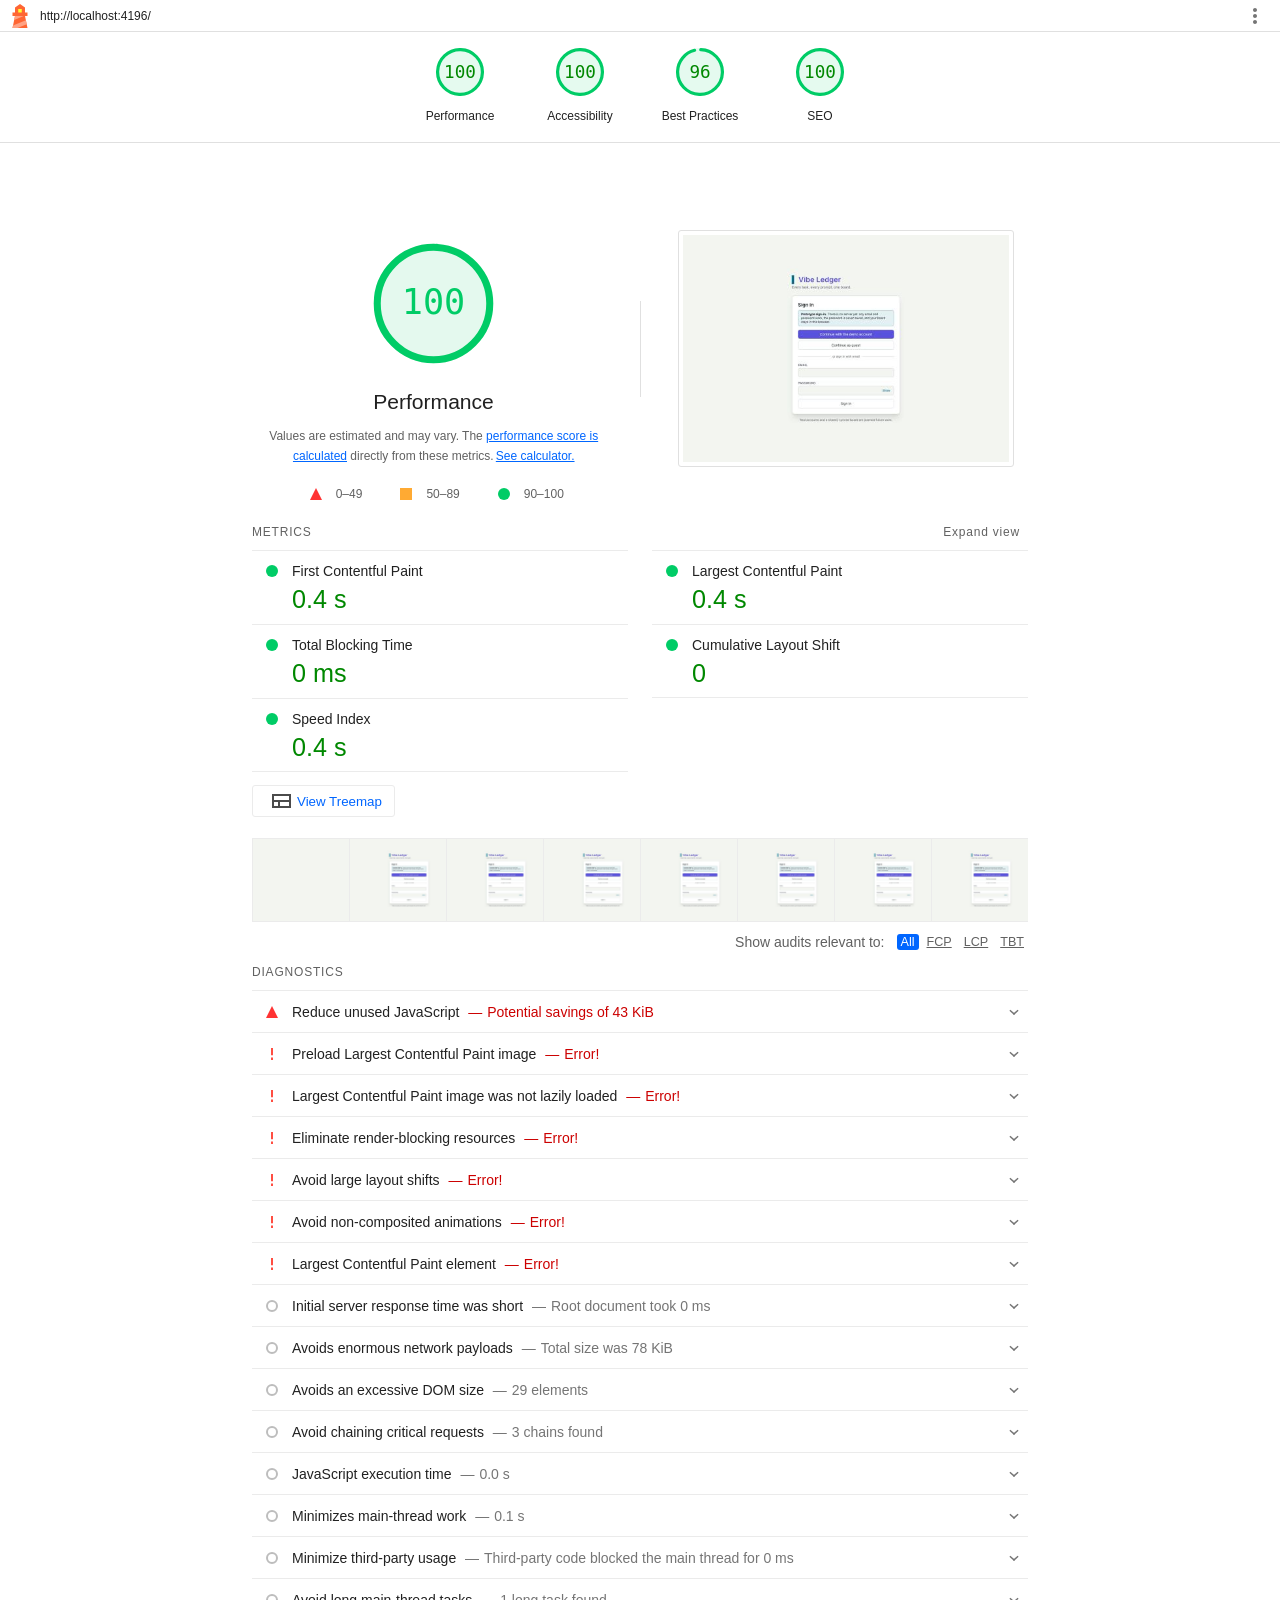
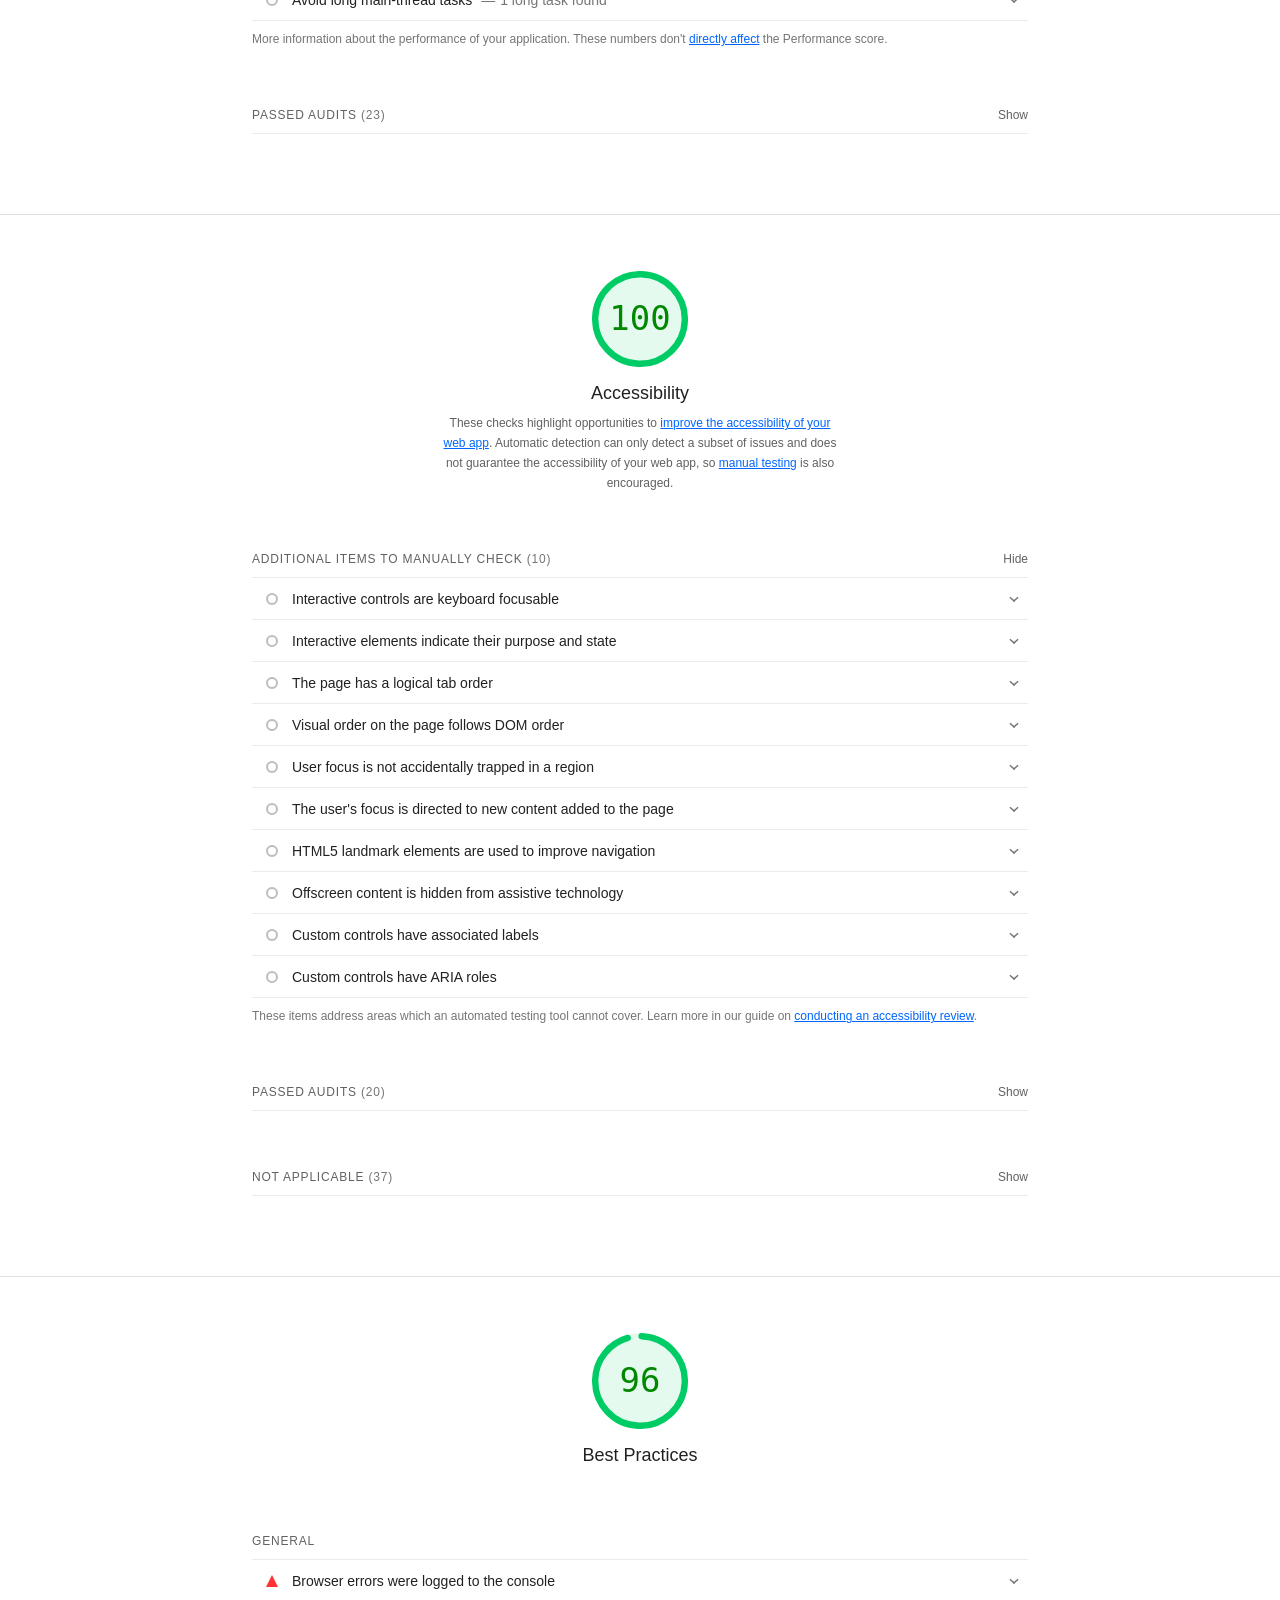
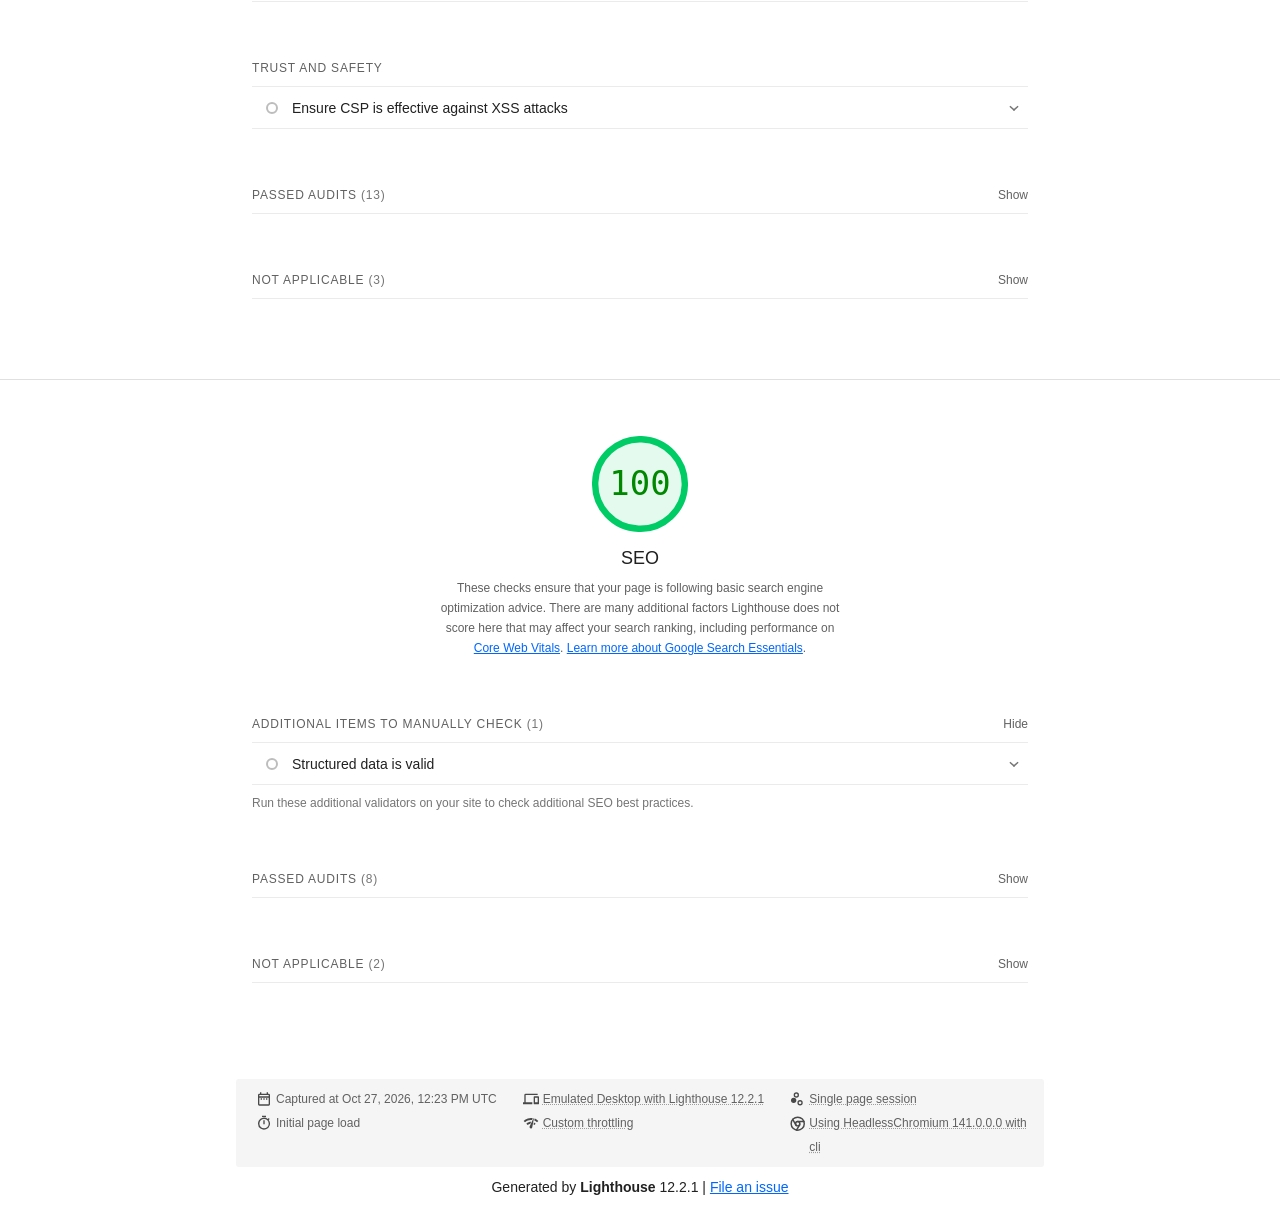
==== commit bd332b72: "final-version" ====
--- a/docs/evidence/lighthouse-after-desktop.html
+++ b/docs/evidence/lighthouse-after-desktop.html
@@ -17,7 +17,7 @@
 
   <div id="lh-log"></div>
 
-  <script>window.__LIGHTHOUSE_JSON__ = {"lighthouseVersion":"12.2.1","requestedUrl":"http://localhost:4194/","mainDocumentUrl":"http://localhost:4194/","finalDisplayedUrl":"http://localhost:4194/","finalUrl":"http://localhost:4194/","fetchTime":"2026-10-27T11:58:23.371Z","gatherMode":"navigation","runWarnings":[],"userAgent":"Mozilla/5.0 (X11; Linux x86_64) AppleWebKit/537.36 (KHTML, like Gecko) HeadlessChrome/141.0.0.0 Safari/537.36","environment":{"networkUserAgent":"Mozilla/5.0 (Macintosh; Intel Mac OS X 10_15_7) AppleWebKit/537.36 (KHTML, like Gecko) Chrome/119.0.0.0 Safari/537.36","hostUserAgent":"Mozilla/5.0 (X11; Linux x86_64) AppleWebKit/537.36 (KHTML, like Gecko) HeadlessChrome/141.0.0.0 Safari/537.36","benchmarkIndex":2359.5,"credits":{"axe-core":"4.10.2"}},"audits":{"is-on-https":{"id":"is-on-https","title":"Uses HTTPS","description":"All sites should be protected with HTTPS, even ones that don't handle sensitive data. This includes avoiding [mixed content](https://developers.google.com/web/fundamentals/security/prevent-mixed-content/what-is-mixed-content), where some resources are loaded over HTTP despite the initial request being served over HTTPS. HTTPS prevents intruders from tampering with or passively listening in on the communications between your app and your users, and is a prerequisite for HTTP/2 and many new web platform APIs. [Learn more about HTTPS](https://developer.chrome.com/docs/lighthouse/pwa/is-on-https/).","score":1,"scoreDisplayMode":"binary","details":{"type":"table","headings":[],"items":[]}},"redirects-http":{"id":"redirects-http","title":"Redirects HTTP traffic to HTTPS","description":"Make sure that you redirect all HTTP traffic to HTTPS in order to enable secure web features for all your users. [Learn more](https://developer.chrome.com/docs/lighthouse/pwa/redirects-http/).","score":null,"scoreDisplayMode":"notApplicable"},"viewport":{"id":"viewport","title":"Has a `\u003cmeta name=\"viewport\">` tag with `width` or `initial-scale`","description":"A `\u003cmeta name=\"viewport\">` not only optimizes your app for mobile screen sizes, but also prevents [a 300 millisecond delay to user input](https://developer.chrome.com/blog/300ms-tap-delay-gone-away/). [Learn more about using the viewport meta tag](https://developer.chrome.com/docs/lighthouse/pwa/viewport/).","score":1,"scoreDisplayMode":"metricSavings","warnings":[],"metricSavings":{"INP":0},"details":{"type":"debugdata","viewportContent":"width=device-width, initial-scale=1.0, viewport-fit=cover"},"guidanceLevel":3},"first-contentful-paint":{"id":"first-contentful-paint","title":"First Contentful Paint","description":"First Contentful Paint marks the time at which the first text or image is painted. [Learn more about the First Contentful Paint metric](https://developer.chrome.com/docs/lighthouse/performance/first-contentful-paint/).","score":1,"scoreDisplayMode":"numeric","numericValue":394.3997,"numericUnit":"millisecond","displayValue":"0.4 s","scoringOptions":{"p10":934,"median":1600}},"largest-contentful-paint":{"id":"largest-contentful-paint","title":"Largest Contentful Paint","description":"Largest Contentful Paint marks the time at which the largest text or image is painted. [Learn more about the Largest Contentful Paint metric](https://developer.chrome.com/docs/lighthouse/performance/lighthouse-largest-contentful-paint/)","score":1,"scoreDisplayMode":"numeric","numericValue":394.3997,"numericUnit":"millisecond","displayValue":"0.4 s","scoringOptions":{"p10":1200,"median":2400}},"first-meaningful-paint":{"id":"first-meaningful-paint","title":"First Meaningful Paint","description":"First Meaningful Paint measures when the primary content of a page is visible. [Learn more about the First Meaningful Paint metric](https://developer.chrome.com/docs/lighthouse/performance/first-meaningful-paint/).","score":null,"scoreDisplayMode":"notApplicable"},"speed-index":{"id":"speed-index","title":"Speed Index","description":"Speed Index shows how quickly the contents of a page are visibly populated. [Learn more about the Speed Index metric](https://developer.chrome.com/docs/lighthouse/performance/speed-index/).","score":1,"scoreDisplayMode":"numeric","numericValue":437.4322983333542,"numericUnit":"millisecond","displayValue":"0.4 s","scoringOptions":{"p10":1311,"median":2300}},"screenshot-thumbnails":{"id":"screenshot-thumbnails","title":"Screenshot Thumbnails","description":"This is what the load of your site looked like.","score":1,"scoreDisplayMode":"informative","details":{"type":"filmstrip","scale":3000,"items":[{"timing":375,"timestamp":1423140604,"data":"[data-uri]"},{"timing":750,"timestamp":1423515604,"data":"[data-uri]"},{"timing":1125,"timestamp":1423890604,"data":"[data-uri]"},{"timing":1500,"timestamp":1424265604,"data":"[data-uri]"},{"timing":1875,"timestamp":1424640604,"data":"[data-uri]"},{"timing":2250,"timestamp":1425015604,"data":"[data-uri]"},{"timing":2625,"timestamp":1425390604,"data":"[data-uri]"},{"timing":3000,"timestamp":1425765604,"data":"[data-uri]"}]}},"final-screenshot":{"id":"final-screenshot","title":"Final Screenshot","description":"The last screenshot captured of the pageload.","score":1,"scoreDisplayMode":"informative","details":{"type":"screenshot","timing":1068,"timestamp":1423833289,"data":"[data-uri]"}},"total-blocking-time":{"id":"total-blocking-time","title":"Total Blocking Time","description":"Sum of all time periods between FCP and Time to Interactive, when task length exceeded 50ms, expressed in milliseconds. [Learn more about the Total Blocking Time metric](https://developer.chrome.com/docs/lighthouse/performance/lighthouse-total-blocking-time/).","score":1,"scoreDisplayMode":"numeric","numericValue":0,"numericUnit":"millisecond","displayValue":"0 ms","scoringOptions":{"p10":150,"median":350}},"max-potential-fid":{"id":"max-potential-fid","title":"Max Potential First Input Delay","description":"The maximum potential First Input Delay that your users could experience is the duration of the longest task. [Learn more about the Maximum Potential First Input Delay metric](https://developer.chrome.com/docs/lighthouse/performance/lighthouse-max-potential-fid/).","score":1,"scoreDisplayMode":"numeric","numericValue":26,"numericUnit":"millisecond","displayValue":"30 ms"},"cumulative-layout-shift":{"id":"cumulative-layout-shift","title":"Cumulative Layout Shift","description":"Cumulative Layout Shift measures the movement of visible elements within the viewport. [Learn more about the Cumulative Layout Shift metric](https://web.dev/articles/cls).","score":1,"scoreDisplayMode":"numeric","numericValue":0,"numericUnit":"unitless","displayValue":"0","scoringOptions":{"p10":0.1,"median":0.25},"details":{"type":"debugdata","items":[{"cumulativeLayoutShiftMainFrame":0,"newEngineResult":{"cumulativeLayoutShift":0,"cumulativeLayoutShiftMainFrame":0},"newEngineResultDiffered":false}]}},"errors-in-console":{"id":"errors-in-console","title":"Browser errors were logged to the console","description":"Errors logged to the console indicate unresolved problems. They can come from network request failures and other browser concerns. [Learn more about this errors in console diagnostic audit](https://developer.chrome.com/docs/lighthouse/best-practices/errors-in-console/)","score":0,"scoreDisplayMode":"binary","details":{"type":"table","headings":[{"key":"sourceLocation","valueType":"source-location","label":"Source"},{"key":"description","valueType":"code","label":"Description"}],"items":[{"source":"network","description":"Failed to load resource: net::ERR_TUNNEL_CONNECTION_FAILED","sourceLocation":{"type":"source-location","url":"https://fonts.googleapis.com/css2?family=Atkinson+Hyperlegible:wght@400;700&family=Inter:wght@400;500;600&family=JetBrains+Mono:wght@400;500&family=Space+Grotesk:wght@500;600;700&display=swap","urlProvider":"network","line":0,"column":0}}]}},"server-response-time":{"id":"server-response-time","title":"Initial server response time was short","description":"Keep the server response time for the main document short because all other requests depend on it. [Learn more about the Time to First Byte metric](https://developer.chrome.com/docs/lighthouse/performance/time-to-first-byte/).","score":1,"scoreDisplayMode":"informative","numericValue":7.045,"numericUnit":"millisecond","displayValue":"Root document took 10 ms","metricSavings":{"FCP":0,"LCP":0},"details":{"type":"opportunity","headings":[{"key":"url","valueType":"url","label":"URL"},{"key":"responseTime","valueType":"timespanMs","label":"Time Spent"}],"items":[{"url":"http://localhost:4194/","responseTime":7.045}],"overallSavingsMs":0},"guidanceLevel":1},"interactive":{"id":"interactive","title":"Time to Interactive","description":"Time to Interactive is the amount of time it takes for the page to become fully interactive. [Learn more about the Time to Interactive metric](https://developer.chrome.com/docs/lighthouse/performance/interactive/).","score":1,"scoreDisplayMode":"numeric","numericValue":394.3997,"numericUnit":"millisecond","displayValue":"0.4 s"},"user-timings":{"id":"user-timings","title":"User Timing marks and measures","description":"Consider instrumenting your app with the User Timing API to measure your app's real-world performance during key user experiences. [Learn more about User Timing marks](https://developer.chrome.com/docs/lighthouse/performance/user-timings/).","score":null,"scoreDisplayMode":"notApplicable","details":{"type":"table","headings":[],"items":[]},"guidanceLevel":2},"critical-request-chains":{"id":"critical-request-chains","title":"Avoid chaining critical requests","description":"The Critical Request Chains below show you what resources are loaded with a high priority. Consider reducing the length of chains, reducing the download size of resources, or deferring the download of unnecessary resources to improve page load. [Learn how to avoid chaining critical requests](https://developer.chrome.com/docs/lighthouse/performance/critical-request-chains/).","score":1,"scoreDisplayMode":"informative","displayValue":"3 chains found","details":{"type":"criticalrequestchain","chains":{"D8F42834C8E73315641ECCD5BA2F5881":{"request":{"url":"http://localhost:4194/","startTime":1422.775599,"endTime":1422.789361,"responseReceivedTime":1422.7858140000003,"transferSize":1266},"children":{"3549.2":{"request":{"url":"https://fonts.googleapis.com/css2?family=Atkinson+Hyperlegible:wght@400;700&family=Inter:wght@400;500;600&family=JetBrains+Mono:wght@400;500&family=Space+Grotesk:wght@500;600;700&display=swap","startTime":1422.805499,"endTime":1423.059901,"responseReceivedTime":1422.805499,"transferSize":0}},"3549.4":{"request":{"url":"http://localhost:4194/assets/index-B561Xzng.css","startTime":1422.808896,"endTime":1422.831151,"responseReceivedTime":1422.824651,"transferSize":6752}},"3549.3":{"request":{"url":"http://localhost:4194/assets/index-D48cxycb.js","startTime":1422.808444,"endTime":1422.854936,"responseReceivedTime":1422.827088,"transferSize":65701}}}}},"longestChain":{"duration":284.30199999990873,"length":2,"transferSize":0}},"guidanceLevel":1},"redirects":{"id":"redirects","title":"Avoid multiple page redirects","description":"Redirects introduce additional delays before the page can be loaded. [Learn how to avoid page redirects](https://developer.chrome.com/docs/lighthouse/performance/redirects/).","score":1,"scoreDisplayMode":"metricSavings","numericValue":0,"numericUnit":"millisecond","displayValue":"","metricSavings":{"LCP":0,"FCP":0},"details":{"type":"opportunity","headings":[],"items":[],"overallSavingsMs":0},"guidanceLevel":2},"image-aspect-ratio":{"id":"image-aspect-ratio","title":"Displays images with correct aspect ratio","description":"Image display dimensions should match natural aspect ratio. [Learn more about image aspect ratio](https://developer.chrome.com/docs/lighthouse/best-practices/image-aspect-ratio/).","score":1,"scoreDisplayMode":"binary","details":{"type":"table","headings":[],"items":[]}},"image-size-responsive":{"id":"image-size-responsive","title":"Serves images with appropriate resolution","description":"Image natural dimensions should be proportional to the display size and the pixel ratio to maximize image clarity. [Learn how to provide responsive images](https://web.dev/articles/serve-responsive-images).","score":1,"scoreDisplayMode":"binary","details":{"type":"table","headings":[],"items":[]}},"deprecations":{"id":"deprecations","title":"Avoids deprecated APIs","description":"Deprecated APIs will eventually be removed from the browser. [Learn more about deprecated APIs](https://developer.chrome.com/docs/lighthouse/best-practices/deprecations/).","score":1,"scoreDisplayMode":"binary","details":{"type":"table","headings":[],"items":[]}},"third-party-cookies":{"id":"third-party-cookies","title":"Avoids third-party cookies","description":"Chrome is moving towards a new experience that allows users to choose to browse without third-party cookies. [Learn more about third-party cookies](https://developers.google.com/privacy-sandbox/cookies).","score":1,"scoreDisplayMode":"binary","details":{"type":"table","headings":[],"items":[]}},"mainthread-work-breakdown":{"id":"mainthread-work-breakdown","title":"Minimizes main-thread work","description":"Consider reducing the time spent parsing, compiling and executing JS. You may find delivering smaller JS payloads helps with this. [Learn how to minimize main-thread work](https://developer.chrome.com/docs/lighthouse/performance/mainthread-work-breakdown/)","score":1,"scoreDisplayMode":"informative","numericValue":163.331,"numericUnit":"millisecond","displayValue":"0.2 s","metricSavings":{"TBT":0},"details":{"type":"table","headings":[{"key":"groupLabel","valueType":"text","label":"Category"},{"key":"duration","valueType":"ms","granularity":1,"label":"Time Spent"}],"items":[{"group":"other","groupLabel":"Other","duration":64.30300000000005},{"group":"styleLayout","groupLabel":"Style & Layout","duration":51.456},{"group":"scriptEvaluation","groupLabel":"Script Evaluation","duration":40.333999999999946},{"group":"paintCompositeRender","groupLabel":"Rendering","duration":4.231999999999999},{"group":"parseHTML","groupLabel":"Parse HTML & CSS","duration":2.216},{"group":"scriptParseCompile","groupLabel":"Script Parsing & Compilation","duration":0.79}],"sortedBy":["duration"]},"guidanceLevel":1},"bootup-time":{"id":"bootup-time","title":"JavaScript execution time","description":"Consider reducing the time spent parsing, compiling, and executing JS. You may find delivering smaller JS payloads helps with this. [Learn how to reduce Javascript execution time](https://developer.chrome.com/docs/lighthouse/performance/bootup-time/).","score":1,"scoreDisplayMode":"informative","numericValue":8.814000000000002,"numericUnit":"millisecond","displayValue":"0.0 s","metricSavings":{"TBT":0},"details":{"type":"table","headings":[{"key":"url","valueType":"url","label":"URL"},{"key":"total","granularity":1,"valueType":"ms","label":"Total CPU Time"},{"key":"scripting","granularity":1,"valueType":"ms","label":"Script Evaluation"},{"key":"scriptParseCompile","granularity":1,"valueType":"ms","label":"Script Parse"}],"items":[{"url":"http://localhost:4194/","total":71.64,"scripting":7.2280000000000015,"scriptParseCompile":0.348},{"url":"Unattributable","total":52.156000000000034,"scripting":1.238,"scriptParseCompile":0}],"summary":{"wastedMs":8.814000000000002},"sortedBy":["total"]},"guidanceLevel":1},"uses-rel-preconnect":{"id":"uses-rel-preconnect","title":"Preconnect to required origins","description":"Consider adding `preconnect` or `dns-prefetch` resource hints to establish early connections to important third-party origins. [Learn how to preconnect to required origins](https://developer.chrome.com/docs/lighthouse/performance/uses-rel-preconnect/).","score":1,"scoreDisplayMode":"metricSavings","warnings":["A `\u003clink rel=preconnect>` was found for \"https://fonts.gstatic.com\" but was not used by the browser. Only use `preconnect` for important origins that the page will certainly request."],"metricSavings":{"LCP":0,"FCP":0},"guidanceLevel":3},"font-display":{"id":"font-display","title":"All text remains visible during webfont loads","description":"Leverage the `font-display` CSS feature to ensure text is user-visible while webfonts are loading. [Learn more about `font-display`](https://developer.chrome.com/docs/lighthouse/performance/font-display/).","score":1,"scoreDisplayMode":"metricSavings","warnings":[],"details":{"type":"table","headings":[],"items":[]},"guidanceLevel":3},"diagnostics":{"id":"diagnostics","title":"Diagnostics","description":"Collection of useful page vitals.","score":1,"scoreDisplayMode":"informative","details":{"type":"debugdata","items":[{"numRequests":7,"numScripts":1,"numStylesheets":2,"numFonts":0,"numTasks":324,"numTasksOver10ms":4,"numTasksOver25ms":2,"numTasksOver50ms":0,"numTasksOver100ms":0,"numTasksOver500ms":0,"rtt":0.44430000000000003,"throughput":14411636.913136017,"maxRtt":0.44430000000000003,"maxServerLatency":4.399699999999999,"totalByteWeight":76288,"totalTaskTime":163.3309999999998,"mainDocumentTransferSize":1266}]}},"network-requests":{"id":"network-requests","title":"Network Requests","description":"Lists the network requests that were made during page load.","score":1,"scoreDisplayMode":"informative","details":{"type":"table","headings":[{"key":"url","valueType":"url","label":"URL"},{"key":"protocol","valueType":"text","label":"Protocol"},{"key":"networkRequestTime","valueType":"ms","granularity":1,"label":"Network Request Time"},{"key":"networkEndTime","valueType":"ms","granularity":1,"label":"Network End Time"},{"key":"transferSize","valueType":"bytes","displayUnit":"kb","granularity":1,"label":"Transfer Size"},{"key":"resourceSize","valueType":"bytes","displayUnit":"kb","granularity":1,"label":"Resource Size"},{"key":"statusCode","valueType":"text","label":"Status Code"},{"key":"mimeType","valueType":"text","label":"MIME Type"},{"key":"resourceType","valueType":"text","label":"Resource Type"}],"items":[{"url":"http://localhost:4194/","sessionTargetType":"page","protocol":"http/1.1","rendererStartTime":0,"networkRequestTime":6.260000000242144,"networkEndTime":20.02200000011362,"finished":true,"transferSize":1266,"resourceSize":2086,"statusCode":200,"mimeType":"text/html","resourceType":"Document","priority":"VeryHigh","experimentalFromMainFrame":true,"entity":"localhost"},{"url":"https://fonts.googleapis.com/css2?family=Atkinson+Hyperlegible:wght@400;700&family=Inter:wght@400;500;600&family=JetBrains+Mono:wght@400;500&family=Space+Grotesk:wght@500;600;700&display=swap","sessionTargetType":"page","protocol":"","rendererStartTime":36.16000000014901,"networkRequestTime":36.16000000014901,"networkEndTime":290.5620000001509,"finished":true,"transferSize":0,"resourceSize":0,"statusCode":-1,"mimeType":"","resourceType":"Stylesheet","priority":"VeryHigh","experimentalFromMainFrame":true,"entity":"Google Fonts"},{"url":"http://localhost:4194/assets/index-D48cxycb.js","sessionTargetType":"page","protocol":"http/1.1","rendererStartTime":36.92100000008941,"networkRequestTime":39.10499999998137,"networkEndTime":85.59700000006706,"finished":true,"transferSize":65701,"resourceSize":207071,"statusCode":200,"mimeType":"text/javascript","resourceType":"Script","priority":"High","experimentalFromMainFrame":true,"entity":"localhost"},{"url":"http://localhost:4194/assets/index-B561Xzng.css","sessionTargetType":"page","protocol":"http/1.1","rendererStartTime":37.67100000008941,"networkRequestTime":39.5570000000298,"networkEndTime":61.812000000150874,"finished":true,"transferSize":6752,"resourceSize":30639,"statusCode":200,"mimeType":"text/css","resourceType":"Stylesheet","priority":"VeryHigh","experimentalFromMainFrame":true,"entity":"localhost"},{"url":"http://localhost:4194/manifest.webmanifest","sessionTargetType":"page","protocol":"http/1.1","rendererStartTime":382.98500000010245,"networkRequestTime":384.285000000149,"networkEndTime":390.62200000020675,"finished":true,"transferSize":792,"resourceSize":513,"statusCode":200,"mimeType":"application/manifest+json","resourceType":"Manifest","priority":"Medium","experimentalFromMainFrame":true,"entity":"localhost"},{"url":"http://localhost:4194/favicon.svg","sessionTargetType":"page","protocol":"http/1.1","rendererStartTime":394.1050000002142,"networkRequestTime":394.5910000000149,"networkEndTime":400.56700000027195,"finished":true,"transferSize":509,"resourceSize":242,"statusCode":200,"mimeType":"image/svg+xml","resourceType":"Other","priority":"High","experimentalFromMainFrame":true,"entity":"localhost"},{"url":"http://localhost:4194/icon-192.png","sessionTargetType":"page","protocol":"http/1.1","rendererStartTime":400.530999999959,"networkRequestTime":401.4440000001341,"networkEndTime":408.5360000000801,"finished":true,"transferSize":1268,"resourceSize":1003,"statusCode":200,"mimeType":"image/png","resourceType":"Other","priority":"High","experimentalFromMainFrame":true,"entity":"localhost"}],"debugData":{"type":"debugdata","networkStartTimeTs":1422769339}}},"network-rtt":{"id":"network-rtt","title":"Network Round Trip Times","description":"Network round trip times (RTT) have a large impact on performance. If the RTT to an origin is high, it's an indication that servers closer to the user could improve performance. [Learn more about the Round Trip Time](https://hpbn.co/primer-on-latency-and-bandwidth/).","score":1,"scoreDisplayMode":"informative","numericValue":0.44430000000000003,"numericUnit":"millisecond","displayValue":"0 ms","details":{"type":"table","headings":[{"key":"origin","valueType":"text","label":"URL"},{"key":"rtt","valueType":"ms","granularity":1,"label":"Time Spent"}],"items":[{"origin":"http://localhost:4194","rtt":0.44430000000000003}],"sortedBy":["rtt"]}},"network-server-latency":{"id":"network-server-latency","title":"Server Backend Latencies","description":"Server latencies can impact web performance. If the server latency of an origin is high, it's an indication the server is overloaded or has poor backend performance. [Learn more about server response time](https://hpbn.co/primer-on-web-performance/#analyzing-the-resource-waterfall).","score":1,"scoreDisplayMode":"informative","numericValue":4.399699999999999,"numericUnit":"millisecond","displayValue":"0 ms","details":{"type":"table","headings":[{"key":"origin","valueType":"text","label":"URL"},{"key":"serverResponseTime","valueType":"ms","granularity":1,"label":"Time Spent"}],"items":[{"origin":"http://localhost:4194","serverResponseTime":4.399699999999999}],"sortedBy":["serverResponseTime"]}},"main-thread-tasks":{"id":"main-thread-tasks","title":"Tasks","description":"Lists the toplevel main thread tasks that executed during page load.","score":1,"scoreDisplayMode":"informative","details":{"type":"table","headings":[{"key":"startTime","valueType":"ms","granularity":1,"label":"Start Time"},{"key":"duration","valueType":"ms","granularity":1,"label":"End Time"}],"items":[{"duration":22.157,"startTime":28.864},{"duration":5.218,"startTime":303.933},{"duration":26.289,"startTime":309.19},{"duration":46.341,"startTime":336.352},{"duration":10.476,"startTime":387.25},{"duration":6.843,"startTime":458.226}]}},"metrics":{"id":"metrics","title":"Metrics","description":"Collects all available metrics.","score":1,"scoreDisplayMode":"informative","numericValue":394,"numericUnit":"millisecond","details":{"type":"debugdata","items":[{"firstContentfulPaint":394,"largestContentfulPaint":394,"interactive":394,"speedIndex":437,"totalBlockingTime":0,"maxPotentialFID":26,"cumulativeLayoutShift":0,"cumulativeLayoutShiftMainFrame":0,"timeToFirstByte":124,"observedTimeOrigin":0,"observedTimeOriginTs":1422765604,"observedNavigationStart":0,"observedNavigationStartTs":1422765604,"observedFirstPaint":330,"observedFirstPaintTs":1423095997,"observedFirstContentfulPaint":456,"observedFirstContentfulPaintTs":1423221525,"observedFirstContentfulPaintAllFrames":456,"observedFirstContentfulPaintAllFramesTs":1423221525,"observedLargestContentfulPaint":456,"observedLargestContentfulPaintTs":1423221525,"observedLargestContentfulPaintAllFrames":456,"observedLargestContentfulPaintAllFramesTs":1423221525,"observedTraceEnd":2785,"observedTraceEndTs":1425550301,"observedLoad":309,"observedLoadTs":1423074479,"observedDomContentLoaded":309,"observedDomContentLoadedTs":1423074381,"observedCumulativeLayoutShift":0,"observedCumulativeLayoutShiftMainFrame":0,"observedFirstVisualChange":329,"observedFirstVisualChangeTs":1423094604,"observedLastVisualChange":456,"observedLastVisualChangeTs":1423221604,"observedSpeedIndex":424,"observedSpeedIndexTs":1423189116},{"lcpInvalidated":false}]}},"resource-summary":{"id":"resource-summary","title":"Resources Summary","description":"Aggregates all network requests and groups them by type","score":1,"scoreDisplayMode":"informative","details":{"type":"table","headings":[{"key":"label","valueType":"text","label":"Resource Type"},{"key":"requestCount","valueType":"numeric","label":"Requests"},{"key":"transferSize","valueType":"bytes","label":"Transfer Size"}],"items":[{"resourceType":"total","label":"Total","requestCount":7,"transferSize":76288},{"resourceType":"script","label":"Script","requestCount":1,"transferSize":65701},{"resourceType":"stylesheet","label":"Stylesheet","requestCount":2,"transferSize":6752},{"resourceType":"other","label":"Other","requestCount":3,"transferSize":2569},{"resourceType":"document","label":"Document","requestCount":1,"transferSize":1266},{"resourceType":"image","label":"Image","requestCount":0,"transferSize":0},{"resourceType":"media","label":"Media","requestCount":0,"transferSize":0},{"resourceType":"font","label":"Font","requestCount":0,"transferSize":0},{"resourceType":"third-party","label":"Third-party","requestCount":1,"transferSize":0}]}},"third-party-summary":{"id":"third-party-summary","title":"Minimize third-party usage","description":"Third-party code can significantly impact load performance. Limit the number of redundant third-party providers and try to load third-party code after your page has primarily finished loading. [Learn how to minimize third-party impact](https://developers.google.com/web/fundamentals/performance/optimizing-content-efficiency/loading-third-party-javascript/).","score":1,"scoreDisplayMode":"informative","displayValue":"Third-party code blocked the main thread for 0 ms","metricSavings":{"TBT":0},"details":{"type":"table","headings":[{"key":"entity","valueType":"text","label":"Third-Party","subItemsHeading":{"key":"url","valueType":"url"}},{"key":"transferSize","granularity":1,"valueType":"bytes","label":"Transfer Size","subItemsHeading":{"key":"transferSize"}},{"key":"blockingTime","granularity":1,"valueType":"ms","label":"Main-Thread Blocking Time","subItemsHeading":{"key":"blockingTime"}}],"items":[{"mainThreadTime":1.014,"blockingTime":0,"transferSize":0,"tbtImpact":0,"entity":"Google Fonts","subItems":{"type":"subitems","items":[{"url":"https://fonts.googleapis.com/css2?family=Atkinson+Hyperlegible:wght@400;700&family=Inter:wght@400;500;600&family=JetBrains+Mono:wght@400;500&family=Space+Grotesk:wght@500;600;700&display=swap","mainThreadTime":1.014,"blockingTime":0,"transferSize":0,"tbtImpact":0}]}}],"isEntityGrouped":true},"guidanceLevel":1},"third-party-facades":{"id":"third-party-facades","title":"Lazy load third-party resources with facades","description":"Some third-party embeds can be lazy loaded. Consider replacing them with a facade until they are required. [Learn how to defer third-parties with a facade](https://developer.chrome.com/docs/lighthouse/performance/third-party-facades/).","score":null,"scoreDisplayMode":"notApplicable","metricSavings":{"TBT":0},"guidanceLevel":3},"largest-contentful-paint-element":{"id":"largest-contentful-paint-element","title":"Largest Contentful Paint element","description":"This is the largest contentful element painted within the viewport. [Learn more about the Largest Contentful Paint element](https://developer.chrome.com/docs/lighthouse/performance/lighthouse-largest-contentful-paint/)","score":null,"scoreDisplayMode":"error","errorMessage":"Required TraceElements gatherer encountered an error: Dependency \"RootCauses\" failed with exception: Cannot read properties of undefined (reading 'frame_sequence')","errorStack":"Error: Dependency \"RootCauses\" failed with exception: Cannot read properties of undefined (reading 'frame_sequence')\n    at createDependencyError (file:///tmp/claude-0/-home-claude/643c6609-dd71-521d-8c89-28c8e4c2774b/scratchpad/audit/node_modules/lighthouse/core/gather/runner-helpers.js:36:15)\n    at file:///tmp/claude-0/-home-claude/643c6609-dd71-521d-8c89-28c8e4c2774b/scratchpad/audit/node_modules/lighthouse/core/gather/runner-helpers.js:152:38\n    at async file:///tmp/claude-0/-home-claude/643c6609-dd71-521d-8c89-28c8e4c2774b/scratchpad/audit/node_modules/lighthouse/core/gather/runner-helpers.js:154:31\n    at async Promise.all (index 1)\n    at async collectArtifactDependencies (file:///tmp/claude-0/-home-claude/643c6609-dd71-521d-8c89-28c8e4c2774b/scratchpad/audit/node_modules/lighthouse/core/gather/runner-helpers.js:158:29)\n    at async file:///tmp/claude-0/-home-claude/643c6609-dd71-521d-8c89-28c8e4c2774b/scratchpad/audit/node_modules/lighthouse/core/gather/runner-helpers.js:95:11\n    at async collectPhaseArtifacts (file:///tmp/claude-0/-home-claude/643c6609-dd71-521d-8c89-28c8e4c2774b/scratchpad/audit/node_modules/lighthouse/core/gather/runner-helpers.js:123:5)\n    at async _computeNavigationResult (file:///tmp/claude-0/-home-claude/643c6609-dd71-521d-8c89-28c8e4c2774b/scratchpad/audit/node_modules/lighthouse/core/gather/navigation-runner.js:176:5)\n    at async gatherFn (file:///tmp/claude-0/-home-claude/643c6609-dd71-521d-8c89-28c8e4c2774b/scratchpad/audit/node_modules/lighthouse/core/gather/navigation-runner.js:300:23)\n    at async Runner.gather (file:///tmp/claude-0/-home-claude/643c6609-dd71-521d-8c89-28c8e4c2774b/scratchpad/audit/node_modules/lighthouse/core/runner.js:210:25)","guidanceLevel":1},"lcp-lazy-loaded":{"id":"lcp-lazy-loaded","title":"Largest Contentful Paint image was not lazily loaded","description":"Above-the-fold images that are lazily loaded render later in the page lifecycle, which can delay the largest contentful paint. [Learn more about optimal lazy loading](https://web.dev/articles/lcp-lazy-loading).","score":null,"scoreDisplayMode":"error","errorMessage":"Required TraceElements gatherer encountered an error: Dependency \"RootCauses\" failed with exception: Cannot read properties of undefined (reading 'frame_sequence')","errorStack":"Error: Dependency \"RootCauses\" failed with exception: Cannot read properties of undefined (reading 'frame_sequence')\n    at createDependencyError (file:///tmp/claude-0/-home-claude/643c6609-dd71-521d-8c89-28c8e4c2774b/scratchpad/audit/node_modules/lighthouse/core/gather/runner-helpers.js:36:15)\n    at file:///tmp/claude-0/-home-claude/643c6609-dd71-521d-8c89-28c8e4c2774b/scratchpad/audit/node_modules/lighthouse/core/gather/runner-helpers.js:152:38\n    at async file:///tmp/claude-0/-home-claude/643c6609-dd71-521d-8c89-28c8e4c2774b/scratchpad/audit/node_modules/lighthouse/core/gather/runner-helpers.js:154:31\n    at async Promise.all (index 1)\n    at async collectArtifactDependencies (file:///tmp/claude-0/-home-claude/643c6609-dd71-521d-8c89-28c8e4c2774b/scratchpad/audit/node_modules/lighthouse/core/gather/runner-helpers.js:158:29)\n    at async file:///tmp/claude-0/-home-claude/643c6609-dd71-521d-8c89-28c8e4c2774b/scratchpad/audit/node_modules/lighthouse/core/gather/runner-helpers.js:95:11\n    at async collectPhaseArtifacts (file:///tmp/claude-0/-home-claude/643c6609-dd71-521d-8c89-28c8e4c2774b/scratchpad/audit/node_modules/lighthouse/core/gather/runner-helpers.js:123:5)\n    at async _computeNavigationResult (file:///tmp/claude-0/-home-claude/643c6609-dd71-521d-8c89-28c8e4c2774b/scratchpad/audit/node_modules/lighthouse/core/gather/navigation-runner.js:176:5)\n    at async gatherFn (file:///tmp/claude-0/-home-claude/643c6609-dd71-521d-8c89-28c8e4c2774b/scratchpad/audit/node_modules/lighthouse/core/gather/navigation-runner.js:300:23)\n    at async Runner.gather (file:///tmp/claude-0/-home-claude/643c6609-dd71-521d-8c89-28c8e4c2774b/scratchpad/audit/node_modules/lighthouse/core/runner.js:210:25)","guidanceLevel":3},"layout-shifts":{"id":"layout-shifts","title":"Avoid large layout shifts","description":"These are the largest layout shifts observed on the page. Each table item represents a single layout shift, and shows the element that shifted the most. Below each item are possible root causes that led to the layout shift. Some of these layout shifts may not be included in the CLS metric value due to [windowing](https://web.dev/articles/cls#what_is_cls). [Learn how to improve CLS](https://web.dev/articles/optimize-cls)","score":null,"scoreDisplayMode":"error","errorMessage":"Required RootCauses gatherer encountered an error: Cannot read properties of undefined (reading 'frame_sequence')","errorStack":"TypeError: Cannot read properties of undefined (reading 'frame_sequence')\n    at file:///tmp/claude-0/-home-claude/643c6609-dd71-521d-8c89-28c8e4c2774b/scratchpad/audit/node_modules/@paulirish/trace_engine/models/trace/handlers/ScreenshotsHandler.js:29:85\n    at Array.map (\u003canonymous>)\n    at Module.finalize (file:///tmp/claude-0/-home-claude/643c6609-dd71-521d-8c89-28c8e4c2774b/scratchpad/audit/node_modules/@paulirish/trace_engine/models/trace/handlers/ScreenshotsHandler.js:28:67)\n    at #computeTraceParsedData (file:///tmp/claude-0/-home-claude/643c6609-dd71-521d-8c89-28c8e4c2774b/scratchpad/audit/node_modules/@paulirish/trace_engine/models/trace/Processor.js:167:31)\n    at async TraceProcessor.parse (file:///tmp/claude-0/-home-claude/643c6609-dd71-521d-8c89-28c8e4c2774b/scratchpad/audit/node_modules/@paulirish/trace_engine/models/trace/Processor.js:113:13)\n    at async TraceEngineResult.runTraceEngine (file:///tmp/claude-0/-home-claude/643c6609-dd71-521d-8c89-28c8e4c2774b/scratchpad/audit/node_modules/lighthouse/core/computed/trace-engine-result.js:33:5)\n    at async TraceEngineResult.compute_ (file:///tmp/claude-0/-home-claude/643c6609-dd71-521d-8c89-28c8e4c2774b/scratchpad/audit/node_modules/lighthouse/core/computed/trace-engine-result.js:72:20)","guidanceLevel":2},"long-tasks":{"id":"long-tasks","title":"Avoid long main-thread tasks","description":"Lists the longest tasks on the main thread, useful for identifying worst contributors to input delay. [Learn how to avoid long main-thread tasks](https://web.dev/articles/optimize-long-tasks)","score":null,"scoreDisplayMode":"notApplicable","metricSavings":{"TBT":0},"details":{"type":"table","headings":[],"items":[],"debugData":{"type":"debugdata","urls":[],"tasks":[]}},"guidanceLevel":1},"non-composited-animations":{"id":"non-composited-animations","title":"Avoid non-composited animations","description":"Animations which are not composited can be janky and increase CLS. [Learn how to avoid non-composited animations](https://developer.chrome.com/docs/lighthouse/performance/non-composited-animations/)","score":null,"scoreDisplayMode":"error","errorMessage":"Required TraceElements gatherer encountered an error: Dependency \"RootCauses\" failed with exception: Cannot read properties of undefined (reading 'frame_sequence')","errorStack":"Error: Dependency \"RootCauses\" failed with exception: Cannot read properties of undefined (reading 'frame_sequence')\n    at createDependencyError (file:///tmp/claude-0/-home-claude/643c6609-dd71-5